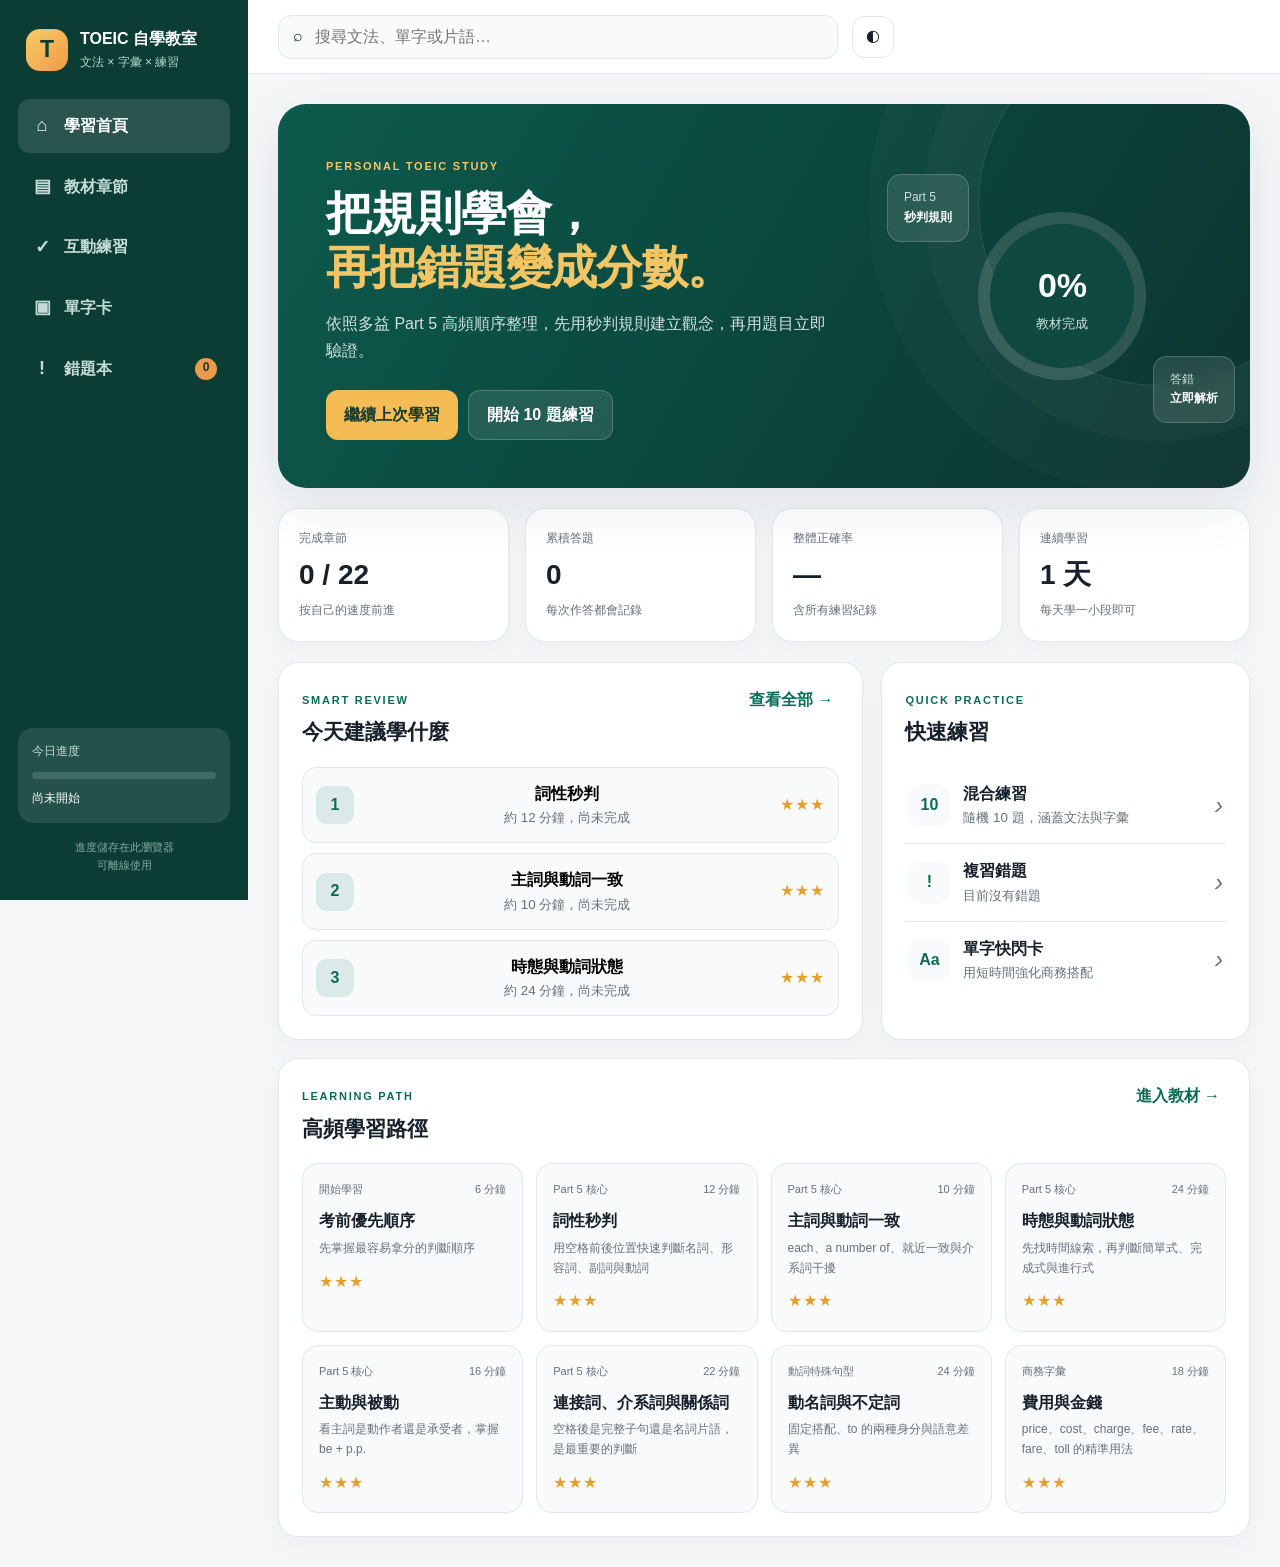
==== TOEIC自學教室_單檔版.html @ c610012c "Add files via upload" ====
<!doctype html>
<html lang="zh-Hant">
<head>
  <meta charset="utf-8">
  <meta name="viewport" content="width=device-width, initial-scale=1">
  <meta name="description" content="TOEIC 多益文法與高頻字彙互動自學教材">
  <title>TOEIC 自學教室｜文法與高頻字彙</title>
  <style>
:root{
  --bg:#f4f6f8;--surface:#fff;--surface-2:#f8fafb;--text:#17212b;--muted:#65717d;
  --line:#e2e7eb;--primary:#0c6b58;--primary-2:#084d40;--accent:#f4b544;--danger:#c84040;
  --success:#23845f;--shadow:0 18px 55px rgba(20,35,45,.09);--radius:20px;--sidebar:248px;
}
[data-theme="dark"]{--bg:#101619;--surface:#172024;--surface-2:#1c282d;--text:#edf4f2;--muted:#a6b3b3;--line:#2b393e;--primary:#42b996;--primary-2:#6bd1b2;--accent:#f3bd58;--danger:#ef7979;--success:#5bc59e;--shadow:0 18px 60px rgba(0,0,0,.3)}
*{box-sizing:border-box}html{scroll-behavior:smooth}body{margin:0;font-family:-apple-system,BlinkMacSystemFont,"Segoe UI","Noto Sans TC",sans-serif;background:var(--bg);color:var(--text);line-height:1.65}
button,input,select{font:inherit}.app-shell{display:flex;min-height:100vh}.sidebar{width:var(--sidebar);background:#0b3d35;color:#fff;padding:26px 18px;position:fixed;inset:0 auto 0 0;z-index:30;display:flex;flex-direction:column}.brand{display:flex;gap:12px;align-items:center;padding:0 8px 26px}.brand-mark{width:42px;height:42px;border-radius:14px;background:linear-gradient(135deg,#f7cb68,#f09b45);color:#0b3d35;font-weight:900;font-size:23px;display:grid;place-items:center}.brand strong,.brand span{display:block}.brand span{font-size:12px;color:#b8d7cf;margin-top:1px}.main-nav{display:grid;gap:7px}.nav-item{border:0;background:transparent;color:#c6ddd7;text-align:left;padding:12px 13px;border-radius:12px;cursor:pointer;display:flex;align-items:center;gap:11px;font-weight:650}.nav-item span{font-size:18px;width:22px;text-align:center}.nav-item:hover,.nav-item.active{background:rgba(255,255,255,.12);color:#fff}.nav-item b{margin-left:auto;background:#e99b4b;color:#163b33;min-width:22px;height:22px;border-radius:999px;text-align:center;font-size:12px}.sidebar-card{margin-top:auto;background:rgba(255,255,255,.1);padding:14px;border-radius:15px}.sidebar-card-label{font-size:12px;color:#c4dbd5}.mini-progress{height:7px;background:rgba(255,255,255,.14);border-radius:999px;overflow:hidden;margin:10px 0}.mini-progress span{display:block;height:100%;width:0;background:#f5bd55;border-radius:999px}.sidebar-card p{margin:0;font-size:12px}.sidebar-footer{font-size:11px;color:#88aaa2;text-align:center;margin-top:15px}.main-area{margin-left:var(--sidebar);width:calc(100% - var(--sidebar))}.topbar{height:74px;background:color-mix(in srgb,var(--surface) 92%,transparent);border-bottom:1px solid var(--line);display:flex;align-items:center;padding:0 30px;gap:14px;position:sticky;top:0;z-index:20;backdrop-filter:blur(14px)}.search-wrap{position:relative;display:flex;align-items:center;gap:10px;background:var(--surface-2);border:1px solid var(--line);border-radius:13px;padding:0 14px;max-width:560px;flex:1}.search-wrap input{border:0;outline:0;background:transparent;color:var(--text);height:42px;width:100%}.search-results{position:absolute;top:50px;left:0;right:0;background:var(--surface);border:1px solid var(--line);border-radius:14px;box-shadow:var(--shadow);max-height:360px;overflow:auto;padding:8px;z-index:50}.search-result{display:block;width:100%;border:0;background:transparent;color:var(--text);text-align:left;padding:10px 12px;border-radius:9px;cursor:pointer}.search-result:hover{background:var(--surface-2)}.search-result b,.search-result small{display:block}.search-result small{color:var(--muted)}.icon-btn{width:42px;height:42px;border:1px solid var(--line);border-radius:12px;background:var(--surface);color:var(--text);cursor:pointer}.mobile-only{display:none}main{padding:30px;max-width:1500px;margin:auto}.view{display:none}.view.active{display:block}.eyebrow{font-size:11px;letter-spacing:.16em;font-weight:850;color:var(--primary);text-transform:uppercase}.hero-card{min-height:360px;border-radius:28px;background:linear-gradient(120deg,#0d5b4d 0%,#0b443b 58%,#0d342f 100%);color:#fff;display:flex;justify-content:space-between;overflow:hidden;box-shadow:var(--shadow);position:relative}.hero-card:after{content:"";position:absolute;width:360px;height:360px;border:1px solid rgba(255,255,255,.12);border-radius:50%;right:-90px;top:-80px;box-shadow:0 0 0 55px rgba(255,255,255,.025),0 0 0 110px rgba(255,255,255,.02)}.hero-copy{padding:48px;max-width:650px;position:relative;z-index:2}.hero-card .eyebrow{color:#f4c565}.hero-copy h1{font-family:Georgia,"Noto Serif TC",serif;font-size:46px;line-height:1.16;margin:9px 0 17px;letter-spacing:-.02em}.hero-copy h1 em{color:#f4c565;font-style:normal}.hero-copy p{color:#d2e3df;max-width:560px}.hero-actions{display:flex;gap:10px;margin-top:26px}.btn{border:0;border-radius:12px;padding:11px 18px;font-weight:750;cursor:pointer;transition:.2s}.btn:hover{transform:translateY(-1px)}.btn.primary{background:var(--primary);color:#fff}.hero-card .btn.primary{background:#f3bc54;color:#153b33}.btn.secondary{background:var(--surface);color:var(--text);border:1px solid var(--line)}.hero-card .btn.secondary{background:rgba(255,255,255,.1);color:#fff;border-color:rgba(255,255,255,.2)}.btn.success{background:var(--success);color:#fff}.btn.wide{width:100%}.hero-visual{width:410px;position:relative;z-index:2;display:grid;place-items:center}.ring{width:168px;height:168px;border-radius:50%;background:conic-gradient(#f2bd58 var(--progress,0%),rgba(255,255,255,.14) 0);display:grid;place-content:center;text-align:center;position:relative}.ring:before{content:"";position:absolute;inset:12px;border-radius:50%;background:#10493f}.ring span{font-size:34px;font-weight:850;z-index:1}.ring small{color:#cfe1dc;z-index:1}.floating-card{position:absolute;background:rgba(255,255,255,.11);border:1px solid rgba(255,255,255,.18);backdrop-filter:blur(10px);padding:13px 16px;border-radius:14px;color:#cfe1dc;font-size:12px}.floating-card b{color:#fff}.fc1{left:12px;top:70px}.fc2{right:15px;bottom:65px}.stats-grid{display:grid;grid-template-columns:repeat(4,1fr);gap:16px;margin:20px 0}.stat-card,.panel{background:var(--surface);border:1px solid var(--line);border-radius:var(--radius);box-shadow:0 8px 25px rgba(20,35,45,.035)}.stat-card{padding:20px}.stat-card span,.stat-card small{display:block;color:var(--muted);font-size:12px}.stat-card strong{display:block;font-size:28px;margin:3px 0}.dashboard-grid{display:grid;grid-template-columns:1.35fr .85fr;gap:18px}.panel{padding:23px}.panel-head{display:flex;align-items:flex-start;justify-content:space-between;gap:15px;margin-bottom:17px}.panel-head h2{margin:3px 0 0;font-size:21px}.text-btn{border:0;background:transparent;color:var(--primary);font-weight:750;cursor:pointer}.recommendations{display:grid;gap:10px}.recommendation{display:flex;align-items:center;gap:13px;padding:13px;border:1px solid var(--line);border-radius:14px;cursor:pointer;background:var(--surface-2)}.recommendation:hover{border-color:var(--primary)}.rec-num{width:38px;height:38px;border-radius:11px;background:color-mix(in srgb,var(--primary) 12%,transparent);color:var(--primary);display:grid;place-items:center;font-weight:850}.recommendation div{flex:1}.recommendation b,.recommendation small{display:block}.recommendation small{color:var(--muted)}.quick-action{width:100%;border:0;border-top:1px solid var(--line);background:transparent;color:var(--text);display:flex;align-items:center;gap:13px;padding:14px 3px;text-align:left;cursor:pointer}.quick-action:first-of-type{border-top:0}.qa-icon{width:42px;height:42px;border-radius:13px;background:var(--surface-2);display:grid;place-items:center;font-weight:850;color:var(--primary)}.quick-action div{flex:1}.quick-action b,.quick-action small{display:block}.quick-action small{color:var(--muted)}.quick-action i{font-size:25px;color:var(--muted)}.module-preview-panel{margin-top:18px}.module-grid{display:grid;grid-template-columns:repeat(4,1fr);gap:13px}.module-card{border:1px solid var(--line);border-radius:16px;padding:16px;background:var(--surface-2);cursor:pointer;position:relative}.module-card:hover{border-color:var(--primary);transform:translateY(-2px)}.module-card .module-meta{display:flex;justify-content:space-between;color:var(--muted);font-size:11px}.module-card h3{margin:10px 0 4px;font-size:16px}.module-card p{margin:0;color:var(--muted);font-size:12px}.stars{color:#e2a12f;letter-spacing:1px}.done-check{position:absolute;right:12px;top:12px;width:23px;height:23px;border-radius:50%;background:var(--success);color:#fff;display:grid;place-items:center;font-size:12px}.page-heading{display:flex;justify-content:space-between;align-items:end;margin-bottom:22px}.page-heading h1{font-size:35px;margin:3px 0}.page-heading p{color:var(--muted);margin:0}.heading-progress{text-align:right}.heading-progress b,.heading-progress span{display:block}.heading-progress b{font-size:28px;color:var(--primary)}.heading-progress span{font-size:12px;color:var(--muted)}.course-layout{display:grid;grid-template-columns:300px minmax(0,1fr);gap:18px;align-items:start}.course-nav{background:var(--surface);border:1px solid var(--line);border-radius:18px;padding:10px;position:sticky;top:94px;max-height:calc(100vh - 120px);overflow:auto}.course-group{padding:10px 9px 5px;font-size:11px;font-weight:850;color:var(--muted);letter-spacing:.1em}.course-link{width:100%;border:0;background:transparent;color:var(--text);text-align:left;padding:10px;border-radius:11px;cursor:pointer;display:flex;gap:10px;align-items:flex-start}.course-link:hover,.course-link.active{background:color-mix(in srgb,var(--primary) 10%,var(--surface))}.course-link .course-dot{width:23px;height:23px;border:1px solid var(--line);border-radius:50%;display:grid;place-items:center;font-size:11px;flex:none;margin-top:1px}.course-link.completed .course-dot{background:var(--success);border-color:var(--success);color:#fff}.course-link b,.course-link small{display:block}.course-link small{color:var(--muted);font-size:11px}.lesson{background:var(--surface);border:1px solid var(--line);border-radius:20px;min-height:650px;padding:34px;overflow:hidden}.lesson-empty{text-align:center;padding:150px 20px;color:var(--muted)}.lesson-empty span{font-size:45px}.lesson-header{border-bottom:1px solid var(--line);padding-bottom:20px;margin-bottom:25px}.lesson-header h1{margin:5px 0 6px;font-size:34px}.lesson-header p{color:var(--muted);margin:0}.lesson-toolbar{display:flex;gap:10px;align-items:center;justify-content:space-between;margin-top:17px}.source-pill{font-size:11px;background:var(--surface-2);border:1px solid var(--line);padding:6px 10px;border-radius:999px;color:var(--muted)}.complete-btn.completed{background:var(--success);color:#fff}.lesson-content h1{display:none}.lesson-content h2{font-size:26px;margin-top:32px}.lesson-content h3{font-size:20px;margin-top:28px;color:var(--primary)}.lesson-content h4{font-size:17px}.lesson-content table{width:100%;border-collapse:collapse;margin:18px 0;display:block;overflow-x:auto}.lesson-content th,.lesson-content td{border:1px solid var(--line);padding:10px 12px;text-align:left;min-width:130px}.lesson-content th{background:var(--surface-2)}.lesson-content code{background:var(--surface-2);padding:2px 5px;border-radius:5px;color:var(--primary)}.lesson-content blockquote{margin:18px 0;padding:13px 17px;border-left:4px solid var(--accent);background:var(--surface-2);border-radius:0 10px 10px 0}.lesson-content li{margin:5px 0}.advanced{margin-top:30px;border:1px solid var(--line);border-radius:14px;overflow:hidden}.advanced summary{padding:15px 18px;background:var(--surface-2);cursor:pointer;font-weight:800;color:var(--primary)}.advanced-body{padding:18px}.lesson-bottom{display:flex;justify-content:space-between;align-items:center;border-top:1px solid var(--line);margin-top:30px;padding-top:20px}.quiz-setup-grid{display:grid;grid-template-columns:1.3fr .7fr;gap:18px}.setup-panel h2{font-size:20px;margin-top:0}.mode-grid{display:grid;grid-template-columns:repeat(3,1fr);gap:12px}.mode-card{border:1px solid var(--line);border-radius:15px;padding:18px;cursor:pointer;background:var(--surface-2)}.mode-card.selected{border:2px solid var(--primary);padding:17px}.mode-card input{display:none}.mode-card span,.mode-card small{display:block}.mode-card span{font-weight:800}.mode-card small{color:var(--muted);margin-top:5px}.field{display:grid;gap:7px;margin:13px 0}.field span{font-size:12px;color:var(--muted);font-weight:750}.field select{height:43px;border:1px solid var(--line);border-radius:11px;background:var(--surface-2);color:var(--text);padding:0 11px}.setup-hint{color:var(--muted);font-size:12px;text-align:center}.quiz-shell{max-width:850px;margin:auto}.quiz-top{display:flex;align-items:center;gap:15px;margin-bottom:18px}.quiz-progress{height:9px;background:var(--line);border-radius:999px;overflow:hidden;flex:1}.quiz-progress span{display:block;height:100%;background:var(--primary);width:0}.quiz-number{font-size:13px;color:var(--muted)}.question-card{background:var(--surface);border:1px solid var(--line);border-radius:22px;padding:30px;box-shadow:var(--shadow)}.question-category{font-size:12px;color:var(--primary);font-weight:800}.question-card h2{font-family:Georgia,"Noto Serif TC",serif;font-size:26px;line-height:1.45;margin:10px 0 23px}.choices{display:grid;gap:11px}.choice{border:1px solid var(--line);background:var(--surface-2);color:var(--text);border-radius:13px;padding:13px 15px;text-align:left;cursor:pointer;display:flex;gap:12px;align-items:center}.choice:hover:not(:disabled){border-color:var(--primary)}.choice-letter{width:30px;height:30px;border-radius:9px;border:1px solid var(--line);display:grid;place-items:center;font-weight:800}.choice.correct{border-color:var(--success);background:color-mix(in srgb,var(--success) 10%,var(--surface));}.choice.wrong{border-color:var(--danger);background:color-mix(in srgb,var(--danger) 9%,var(--surface))}.choice.correct .choice-letter{background:var(--success);color:#fff}.choice.wrong .choice-letter{background:var(--danger);color:#fff}.feedback{margin-top:20px;border-radius:14px;padding:17px;display:none}.feedback.show{display:block}.feedback.correct{background:color-mix(in srgb,var(--success) 11%,var(--surface));border:1px solid color-mix(in srgb,var(--success) 35%,var(--line))}.feedback.wrong{background:color-mix(in srgb,var(--danger) 8%,var(--surface));border:1px solid color-mix(in srgb,var(--danger) 30%,var(--line))}.feedback h3{margin:0 0 6px}.feedback p{margin:5px 0}.feedback .tip{color:var(--muted);font-size:13px;border-top:1px dashed var(--line);padding-top:8px;margin-top:10px}.question-actions{display:flex;justify-content:flex-end;margin-top:20px}.result-card{text-align:center;background:var(--surface);border:1px solid var(--line);border-radius:24px;padding:40px;box-shadow:var(--shadow);max-width:760px;margin:auto}.result-score{width:150px;height:150px;border-radius:50%;margin:10px auto 20px;background:var(--surface-2);border:12px solid var(--primary);display:grid;place-content:center}.result-score strong{font-size:36px}.result-score span{font-size:12px;color:var(--muted)}.result-card h1{margin-bottom:5px}.result-actions{display:flex;justify-content:center;gap:10px;margin-top:25px}.breakdown{display:grid;grid-template-columns:repeat(3,1fr);gap:10px;margin-top:20px}.breakdown div{background:var(--surface-2);border-radius:12px;padding:12px}.breakdown b,.breakdown small{display:block}.breakdown small{color:var(--muted)}.flash-layout{display:grid;grid-template-columns:260px 1fr;gap:18px}.flash-controls{align-self:start}.flash-stats{text-align:center;background:var(--surface-2);border-radius:14px;padding:20px;margin:16px 0}.flash-stats b,.flash-stats span{display:block}.flash-stats b{font-size:30px;color:var(--primary)}.flash-stats span{font-size:12px;color:var(--muted)}.flash-stage{text-align:center}.flashcard{width:min(620px,100%);height:370px;border:0;background:transparent;perspective:1200px;cursor:pointer}.flash-inner{width:100%;height:100%;position:relative;transform-style:preserve-3d;transition:transform .55s}.flashcard.flipped .flash-inner{transform:rotateY(180deg)}.flash-front,.flash-back{position:absolute;inset:0;backface-visibility:hidden;background:var(--surface);border:1px solid var(--line);border-radius:26px;box-shadow:var(--shadow);display:grid;place-content:center;padding:45px}.flash-front span{color:var(--primary);font-weight:800}.flash-front strong{font-family:Georgia,serif;font-size:48px;margin:15px 0}.flash-front small,.flash-back small{color:var(--muted)}.flash-back{transform:rotateY(180deg)}.flash-back strong{font-size:30px;color:var(--primary)}.flash-back p{font-size:18px}.flash-actions{display:flex;justify-content:center;gap:10px;margin-top:18px}.flash-counter{color:var(--muted);margin-top:12px;font-size:13px}.mistake-list{display:grid;gap:13px}.mistake-card{background:var(--surface);border:1px solid var(--line);border-left:5px solid var(--danger);border-radius:16px;padding:20px}.mistake-card .meta{display:flex;justify-content:space-between;color:var(--muted);font-size:12px}.mistake-card h3{font-family:Georgia,serif;margin:10px 0}.mistake-card .answer{color:var(--success);font-weight:750}.mistake-card .explanation{background:var(--surface-2);padding:12px;border-radius:10px;margin-top:10px}.empty-state{text-align:center;background:var(--surface);border:1px dashed var(--line);border-radius:20px;padding:75px 20px;color:var(--muted)}.empty-state span{font-size:45px}.toast{position:fixed;right:24px;bottom:24px;background:#132e28;color:#fff;padding:12px 16px;border-radius:12px;box-shadow:var(--shadow);opacity:0;transform:translateY(15px);pointer-events:none;transition:.25s;z-index:100}.toast.show{opacity:1;transform:none}
@media(max-width:1100px){.stats-grid{grid-template-columns:repeat(2,1fr)}.module-grid{grid-template-columns:repeat(2,1fr)}.dashboard-grid,.quiz-setup-grid{grid-template-columns:1fr}.hero-visual{width:330px}.course-layout{grid-template-columns:260px minmax(0,1fr)}}
@media(max-width:820px){:root{--sidebar:260px}.sidebar{transform:translateX(-100%);transition:.25s}.sidebar.open{transform:none}.main-area{margin-left:0;width:100%}.mobile-only{display:block}.topbar{padding:0 14px}main{padding:18px}.hero-card{min-height:auto}.hero-copy{padding:32px}.hero-copy h1{font-size:35px}.hero-visual{display:none}.course-layout{grid-template-columns:1fr}.course-nav{position:static;max-height:390px}.mode-grid{grid-template-columns:1fr}.flash-layout{grid-template-columns:1fr}.flash-controls{order:2}.page-heading{align-items:flex-start}.lesson{padding:22px}.flash-front strong{font-size:38px}}
@media(max-width:540px){.stats-grid,.module-grid{grid-template-columns:1fr}.hero-actions,.flash-actions,.result-actions{flex-direction:column}.hero-copy{padding:25px}.hero-copy h1{font-size:31px}.panel{padding:18px}.page-heading h1{font-size:30px}.heading-progress{display:none}.lesson-header h1{font-size:28px}.question-card{padding:21px}.question-card h2{font-size:22px}.flashcard{height:330px}.flash-front,.flash-back{padding:25px}.breakdown{grid-template-columns:1fr}}

</style>
</head>
<body>
  <div class="app-shell">
    <aside class="sidebar" id="sidebar">
      <div class="brand">
        <div class="brand-mark">T</div>
        <div><strong>TOEIC 自學教室</strong><span>文法 × 字彙 × 練習</span></div>
      </div>
      <nav class="main-nav" aria-label="主要導覽">
        <button class="nav-item active" data-view="dashboard"><span>⌂</span>學習首頁</button>
        <button class="nav-item" data-view="course"><span>▤</span>教材章節</button>
        <button class="nav-item" data-view="quiz"><span>✓</span>互動練習</button>
        <button class="nav-item" data-view="flashcards"><span>▣</span>單字卡</button>
        <button class="nav-item" data-view="mistakes"><span>!</span>錯題本 <b id="wrongBadge">0</b></button>
      </nav>
      <div class="sidebar-card">
        <div class="sidebar-card-label">今日進度</div>
        <div class="mini-progress"><span id="sideProgress"></span></div>
        <p id="sideProgressText">尚未開始</p>
      </div>
      <div class="sidebar-footer">進度儲存在此瀏覽器<br>可離線使用</div>
    </aside>

    <div class="main-area">
      <header class="topbar">
        <button class="icon-btn mobile-only" id="menuBtn" aria-label="開啟選單">☰</button>
        <div class="search-wrap">
          <span>⌕</span>
          <input id="globalSearch" type="search" placeholder="搜尋文法、單字或片語…" autocomplete="off">
          <div class="search-results" id="searchResults" hidden></div>
        </div>
        <button class="icon-btn" id="themeBtn" aria-label="切換深色模式">◐</button>
      </header>

      <main id="mainContent">
        <section class="view active" id="view-dashboard">
          <div class="hero-card">
            <div class="hero-copy">
              <span class="eyebrow">PERSONAL TOEIC STUDY</span>
              <h1>把規則學會，<br><em>再把錯題變成分數。</em></h1>
              <p>依照多益 Part 5 高頻順序整理，先用秒判規則建立觀念，再用題目立即驗證。</p>
              <div class="hero-actions">
                <button class="btn primary" id="continueBtn">繼續上次學習</button>
                <button class="btn secondary" data-go="quiz">開始 10 題練習</button>
              </div>
            </div>
            <div class="hero-visual" aria-hidden="true">
              <div class="ring"><span id="heroPercent">0%</span><small>教材完成</small></div>
              <div class="floating-card fc1">Part 5<br><b>秒判規則</b></div>
              <div class="floating-card fc2">答錯<br><b>立即解析</b></div>
            </div>
          </div>

          <div class="stats-grid">
            <article class="stat-card"><span>完成章節</span><strong id="statModules">0 / 22</strong><small>按自己的速度前進</small></article>
            <article class="stat-card"><span>累積答題</span><strong id="statAnswers">0</strong><small>每次作答都會記錄</small></article>
            <article class="stat-card"><span>整體正確率</span><strong id="statAccuracy">—</strong><small>含所有練習紀錄</small></article>
            <article class="stat-card"><span>連續學習</span><strong id="statStreak">1 天</strong><small>每天學一小段即可</small></article>
          </div>

          <div class="dashboard-grid">
            <section class="panel recommendation-panel">
              <div class="panel-head"><div><span class="eyebrow">SMART REVIEW</span><h2>今天建議學什麼</h2></div><button class="text-btn" data-go="course">查看全部 →</button></div>
              <div id="recommendations" class="recommendations"></div>
            </section>
            <section class="panel quick-panel">
              <div class="panel-head"><div><span class="eyebrow">QUICK PRACTICE</span><h2>快速練習</h2></div></div>
              <button class="quick-action" data-quick="mixed"><span class="qa-icon">10</span><div><b>混合練習</b><small>隨機 10 題，涵蓋文法與字彙</small></div><i>›</i></button>
              <button class="quick-action" data-go="mistakes"><span class="qa-icon">!</span><div><b>複習錯題</b><small id="quickWrongText">目前沒有錯題</small></div><i>›</i></button>
              <button class="quick-action" data-go="flashcards"><span class="qa-icon">Aa</span><div><b>單字快閃卡</b><small>用短時間強化商務搭配</small></div><i>›</i></button>
            </section>
          </div>

          <section class="panel module-preview-panel">
            <div class="panel-head"><div><span class="eyebrow">LEARNING PATH</span><h2>高頻學習路徑</h2></div><button class="text-btn" data-go="course">進入教材 →</button></div>
            <div class="module-grid" id="modulePreview"></div>
          </section>
        </section>

        <section class="view" id="view-course">
          <div class="page-heading"><div><span class="eyebrow">COURSE</span><h1>教材章節</h1><p>建議先完成 ★★★ 章節，再進入字彙與進階補充。</p></div><div class="heading-progress"><b id="coursePercent">0%</b><span>整體完成度</span></div></div>
          <div class="course-layout">
            <aside class="course-nav" id="courseNav"></aside>
            <article class="lesson" id="lessonArticle">
              <div class="lesson-empty"><span>▤</span><h2>選擇一個章節開始</h2><p>左側章節依照多益高頻順序排列。</p></div>
            </article>
          </div>
        </section>

        <section class="view" id="view-quiz">
          <div id="quizSetup">
            <div class="page-heading"><div><span class="eyebrow">PRACTICE</span><h1>互動練習</h1><p>選擇練習範圍，答題後會立即顯示解析並自動收錄錯題。</p></div></div>
            <div class="quiz-setup-grid">
              <section class="panel setup-panel">
                <h2>1. 選擇模式</h2>
                <div class="mode-grid">
                  <label class="mode-card selected"><input type="radio" name="quizMode" value="mixed" checked><span>混合練習</span><small>從所有章節隨機出題</small></label>
                  <label class="mode-card"><input type="radio" name="quizMode" value="module"><span>指定章節</span><small>針對單一弱點練習</small></label>
                  <label class="mode-card"><input type="radio" name="quizMode" value="wrong"><span>錯題複習</span><small>只練曾經答錯的題目</small></label>
                </div>
              </section>
              <section class="panel setup-panel">
                <h2>2. 設定範圍</h2>
                <label class="field"><span>指定章節</span><select id="quizModule"></select></label>
                <label class="field"><span>題目數量</span><select id="quizCount"><option value="5">5 題</option><option value="10" selected>10 題</option><option value="20">20 題</option><option value="999">全部可用題目</option></select></label>
                <button class="btn primary wide" id="startQuizBtn">開始練習</button>
                <p class="setup-hint" id="quizAvailability"></p>
              </section>
            </div>
          </div>
          <div id="quizRunner" hidden></div>
        </section>

        <section class="view" id="view-flashcards">
          <div class="page-heading"><div><span class="eyebrow">FLASHCARDS</span><h1>單字快閃卡</h1><p>先看英文回想中文，再翻牌核對搭配與例句。</p></div></div>
          <div class="flash-layout">
            <aside class="panel flash-controls">
              <label class="field"><span>分類</span><select id="flashCategory"></select></label>
              <div class="flash-stats"><b id="flashMastered">0</b><span>已熟悉字卡</span></div>
              <button class="btn secondary wide" id="shuffleFlash">重新洗牌</button>
            </aside>
            <section class="flash-stage">
              <button class="flashcard" id="flashcard" aria-label="翻轉字卡">
                <div class="flash-inner">
                  <div class="flash-front"><span id="flashCat"></span><strong id="flashTerm">Loading…</strong><small>點一下翻面</small></div>
                  <div class="flash-back"><strong id="flashMeaning"></strong><p id="flashExample"></p><small>再次點擊可翻回正面</small></div>
                </div>
              </button>
              <div class="flash-actions">
                <button class="btn secondary" id="prevFlash">← 上一張</button>
                <button class="btn success" id="masterFlash">標記已熟悉</button>
                <button class="btn primary" id="nextFlash">下一張 →</button>
              </div>
              <div class="flash-counter" id="flashCounter"></div>
            </section>
          </div>
        </section>

        <section class="view" id="view-mistakes">
          <div class="page-heading"><div><span class="eyebrow">WRONG ANSWERS</span><h1>錯題本</h1><p>答錯的題目會自動保留；重新答對後可從錯題本移除。</p></div><button class="btn secondary" id="clearWrongBtn">清空錯題</button></div>
          <div id="mistakeList" class="mistake-list"></div>
        </section>
      </main>
    </div>
  </div>
  <div class="toast" id="toast" role="status"></div>
  <script>
window.STUDY_MODULES = [{"id": "priority", "group": "開始學習", "title": "考前優先順序", "subtitle": "先掌握最容易拿分的判斷順序", "priority": 3, "estimated": 6, "source": "好讀學習版", "keywords": ["優先順序", "Part 5", "判斷"], "content": "<h2>考前優先順序</h2>\n<table>\n<thead>\n<tr>\n  <th>優先</th>\n  <th>題型／主題</th>\n  <th>看到什麼就先判斷</th>\n</tr>\n</thead>\n<tbody>\n<tr>\n  <td>★★★</td>\n  <td>詞性、動詞形式、時態、主被動</td>\n  <td>空格前後需要名詞、動詞、形容詞還是副詞？</td>\n</tr>\n<tr>\n  <td>★★★</td>\n  <td>連接詞、介系詞、關係子句</td>\n  <td>空格後是「完整子句」還是「名詞片語」？</td>\n</tr>\n<tr>\n  <td>★★☆</td>\n  <td>不定詞／動名詞、分詞、假設語氣</td>\n  <td>動詞後固定搭配，或空格修飾名詞？</td>\n</tr>\n<tr>\n  <td>★★☆</td>\n  <td>冠詞、量詞、比較、主動詞一致</td>\n  <td>名詞可數嗎？主詞是單數還是複數？</td>\n</tr>\n<tr>\n  <td>★☆☆</td>\n  <td>商務字彙、片語、字根</td>\n  <td>依搭配與情境選最精確的字。</td>\n</tr>\n</tbody>\n</table>\n<hr />\n"}, {"id": "pos", "group": "Part 5 核心", "title": "詞性秒判", "subtitle": "用空格前後位置快速判斷名詞、形容詞、副詞與動詞", "priority": 3, "estimated": 12, "source": "好讀學習版", "keywords": ["詞性", "名詞", "形容詞", "副詞", "字族"], "content": "<h2>1. 詞性：最快的得分點</h2>\n<h3>秒判規則</h3>\n<table>\n<thead>\n<tr>\n  <th>線索</th>\n  <th>常見答案</th>\n</tr>\n</thead>\n<tbody>\n<tr>\n  <td>冠詞 <code>a/an/the</code>、所有格、形容詞後</td>\n  <td><strong>名詞</strong>：the <em>proposal</em></td>\n</tr>\n<tr>\n  <td><code>be</code> 動詞、連綴動詞（seem, become, remain）後</td>\n  <td><strong>形容詞／名詞補語</strong>：is <em>available</em></td>\n</tr>\n<tr>\n  <td>名詞前，用來說明名詞</td>\n  <td><strong>形容詞</strong>：a <em>successful</em> campaign</td>\n</tr>\n<tr>\n  <td>動詞、形容詞、另一副詞後</td>\n  <td><strong>副詞</strong>：respond <em>promptly</em> / highly <em>effective</em></td>\n</tr>\n<tr>\n  <td>助動詞（will, can, must）後</td>\n  <td><strong>原形動詞</strong>：will <em>increase</em></td>\n</tr>\n</tbody>\n</table>\n<h3>常見字族</h3>\n<table>\n<thead>\n<tr>\n  <th>動詞</th>\n  <th>名詞</th>\n  <th>形容詞</th>\n  <th>副詞</th>\n</tr>\n</thead>\n<tbody>\n<tr>\n  <td>succeed</td>\n  <td>success</td>\n  <td>successful</td>\n  <td>successfully</td>\n</tr>\n<tr>\n  <td>decide</td>\n  <td>decision</td>\n  <td>decisive</td>\n  <td>decisively</td>\n</tr>\n<tr>\n  <td>compete</td>\n  <td>competition</td>\n  <td>competitive</td>\n  <td>competitively</td>\n</tr>\n<tr>\n  <td>apply</td>\n  <td>application</td>\n  <td>applicable</td>\n  <td>—</td>\n</tr>\n<tr>\n  <td>respond</td>\n  <td>response</td>\n  <td>responsive</td>\n  <td>responsively</td>\n</tr>\n</tbody>\n</table>\n<p><strong>易錯提醒：</strong> <code>be + p.p.</code> 不一定是被動，也可能是形容詞狀態：<code>The store is closed.</code>（店是關著的。）</p>\n<hr />\n"}, {"id": "agreement", "group": "Part 5 核心", "title": "主詞與動詞一致", "subtitle": "each、a number of、就近一致與介系詞干擾", "priority": 3, "estimated": 10, "source": "好讀學習版", "keywords": ["主詞動詞一致", "單複數", "either", "neither"], "content": "<h2>2. 主詞與動詞一致（Subject–Verb Agreement）</h2>\n<table>\n<thead>\n<tr>\n  <th>主詞型態</th>\n  <th>動詞判斷</th>\n  <th>例句</th>\n</tr>\n</thead>\n<tbody>\n<tr>\n  <td>each / every / either / neither + 單數名詞</td>\n  <td>單數</td>\n  <td>Each employee <strong>is</strong> required to attend.</td>\n</tr>\n<tr>\n  <td>either A or B / neither A nor B</td>\n  <td>靠近動詞的主詞決定</td>\n  <td>Neither the manager nor the assistants <strong>are</strong> available.</td>\n</tr>\n<tr>\n  <td>a number of + 複數名詞</td>\n  <td>複數</td>\n  <td>A number of customers <strong>have</strong> complained.</td>\n</tr>\n<tr>\n  <td>the number of + 複數名詞</td>\n  <td>單數</td>\n  <td>The number of customers <strong>has</strong> increased.</td>\n</tr>\n<tr>\n  <td>one of + 複數名詞</td>\n  <td>單數</td>\n  <td>One of the files <strong>is</strong> missing.</td>\n</tr>\n<tr>\n  <td>主詞後夾介系詞片語</td>\n  <td>看真正主詞</td>\n  <td>The list of items <strong>is</strong> attached.</td>\n</tr>\n</tbody>\n</table>\n<hr />\n"}, {"id": "tenses", "group": "Part 5 核心", "title": "時態與動詞狀態", "subtitle": "先找時間線索，再判斷簡單式、完成式與進行式", "priority": 3, "estimated": 24, "source": "兩份資料整合", "keywords": ["時態", "現在完成", "過去完成", "狀態動詞", "瞬間動詞"], "content": "<h2>3. 時態：先找時間線索</h2>\n<table>\n<thead>\n<tr>\n  <th>時態</th>\n  <th>結構</th>\n  <th>常見線索／用途</th>\n</tr>\n</thead>\n<tbody>\n<tr>\n  <td>現在簡單</td>\n  <td>V / V-s</td>\n  <td>習慣、事實、時刻表：The train <strong>leaves</strong> at 8.</td>\n</tr>\n<tr>\n  <td>現在進行</td>\n  <td>am/is/are + V-ing</td>\n  <td>正在進行、暫時安排：We <strong>are meeting</strong> tomorrow.</td>\n</tr>\n<tr>\n  <td>過去簡單</td>\n  <td>V-ed</td>\n  <td>明確過去時間：last week, in 2025</td>\n</tr>\n<tr>\n  <td>過去進行</td>\n  <td>was/were + V-ing</td>\n  <td>過去某時正在進行：I <strong>was reviewing</strong> the report when she called.</td>\n</tr>\n<tr>\n  <td>現在完成</td>\n  <td>have/has + p.p.</td>\n  <td>過去至今、經驗、未明確時間：already, yet, since, for</td>\n</tr>\n<tr>\n  <td>過去完成</td>\n  <td>had + p.p.</td>\n  <td>過去兩件事中「更早」的一件：The meeting <strong>had ended</strong> before I arrived.</td>\n</tr>\n<tr>\n  <td>未來</td>\n  <td>will + V / be going to + V</td>\n  <td>預測、決定、計畫</td>\n</tr>\n<tr>\n  <td>未來完成</td>\n  <td>will have + p.p.</td>\n  <td><code>by + 未來時間</code> 前已完成</td>\n</tr>\n</tbody>\n</table>\n<h3>必背兩條</h3>\n<ol>\n<li><code>when / before / after / as soon as / until / if</code> 引導的<strong>時間或條件子句</strong>，談未來時通常用現在式。<br />\n<code>We will begin when everyone arrives.</code>（不是 <em>will arrive</em>）</li>\n<li><code>since + 起點</code>、<code>for + 一段時間</code> 常搭配現在完成式。<br />\n<code>She has worked here since 2022.</code></li>\n</ol>\n<p><strong>精準修正：</strong> 過去完成進行式（<code>had been V-ing</code>）強調「在某個過去時間點以前已持續一段時間」，不表示該動作仍持續到現在。<br />\n<code>He had been waiting for an hour when the bus arrived.</code></p>\n<hr />\n<h3>補充：狀態動詞與瞬間動詞</h3>\n<table>\n<thead>\n<tr>\n  <th>類型</th>\n  <th>代表動詞</th>\n  <th>多益常見規則</th>\n  <th>例句</th>\n</tr>\n</thead>\n<tbody>\n<tr>\n  <td><strong>狀態動詞</strong></td>\n  <td>know, believe, own, belong, understand, need, prefer</td>\n  <td>通常不用進行式</td>\n  <td><code>We know the client well.</code>（非 <em>are knowing</em>）</td>\n</tr>\n<tr>\n  <td><strong>短暫行為</strong></td>\n  <td>be, think, have</td>\n  <td>視語意可用進行式</td>\n  <td><code>He is being unreasonable.</code>（暫時表現）</td>\n</tr>\n<tr>\n  <td><strong>瞬間動詞</strong></td>\n  <td>buy, borrow, arrive, leave, begin, die</td>\n  <td>不直接搭配 <code>for + 一段時間</code> 表持續</td>\n  <td><code>She has owned the car for two years.</code>（非 <em>has bought</em>）</td>\n</tr>\n</tbody>\n</table>\n<p>常見轉換：<code>die → be dead</code>、<code>buy → have/own</code>、<code>borrow → keep</code>、<code>join → be a member of</code>。<br />\n<code>He has been a member of the club for three years.</code>（他入會已三年。）</p>\n<hr />\n<details class=\"advanced\"><summary>進階補充：十二時態完整矩陣與瞬間動詞</summary><div class=\"advanced-body\"><h2>1. 多益十二大時態 (The 12 Tenses)</h2>\n<h3>十二時態矩陣總覽表</h3>\n<table>\n<thead>\n<tr>\n  <th style=\"text-align:left\">時態 (Tenses)</th>\n  <th style=\"text-align:left\">簡單式 (Simple)</th>\n  <th style=\"text-align:left\">進行式 (Progressive)</th>\n  <th style=\"text-align:left\">完成式 (Perfect)</th>\n  <th style=\"text-align:left\">完成進行式 (Perfect Progressive)</th>\n</tr>\n</thead>\n<tbody>\n<tr>\n  <td style=\"text-align:left\"><strong>現在 (Present)</strong></td>\n  <td style=\"text-align:left\">S + V / V-es&lt;br&gt;<em>(I eat)</em></td>\n  <td style=\"text-align:left\">S + am/is/are + V-ing&lt;br&gt;<em>(I am eating)</em></td>\n  <td style=\"text-align:left\">S + have/has + V-p.p.&lt;br&gt;<em>(I have eaten)</em></td>\n  <td style=\"text-align:left\">S + have/has + been + V-ing&lt;br&gt;<em>(I have been eating)</em></td>\n</tr>\n<tr>\n  <td style=\"text-align:left\"><strong>過去 (Past)</strong></td>\n  <td style=\"text-align:left\">S + V-ed&lt;br&gt;<em>(I ate)</em></td>\n  <td style=\"text-align:left\">S + was/were + V-ing&lt;br&gt;<em>(I was eating)</em></td>\n  <td style=\"text-align:left\">S + had + V-p.p.&lt;br&gt;<em>(I had eaten)</em></td>\n  <td style=\"text-align:left\">S + had + been + V-ing&lt;br&gt;<em>(I had been eating)</em></td>\n</tr>\n<tr>\n  <td style=\"text-align:left\"><strong>未來 (Future)</strong></td>\n  <td style=\"text-align:left\">S + will + V&lt;br&gt;<em>(I will eat)</em></td>\n  <td style=\"text-align:left\">S + will be + V-ing&lt;br&gt;<em>(I will be eating)</em></td>\n  <td style=\"text-align:left\">S + will have + V-p.p.&lt;br&gt;<em>(I will have eaten)</em></td>\n  <td style=\"text-align:left\">S + will have been + V-ing&lt;br&gt;<em>(I will have been eating)</em></td>\n</tr>\n</tbody>\n</table>\n<hr />\n<h3>各時態詳細用法與考點解析</h3>\n<h4>一、 過去時態系列 (Past Tenses)</h4>\n<ol>\n<li><strong>過去簡單式 (S + V-ed)</strong><ul>\n<li><strong>用法</strong>：表達某一活動或狀態始於過去某一特定時間，並在過去結束（通常配有過去時間副詞）。</li>\n<li><strong>從屬子句時態一致</strong>：主要動詞為過去式時，從屬子句通常也用過去式或過去完成式。</li>\n<li><strong>例句</strong>：<ul>\n<li><em>He often brought his lunch to work.</em></li>\n<li><em>Tina had hamburgers for lunch every day last week.</em></li>\n<li><em>I thought she was a student.</em></li>\n</ul>\n</li>\n</ul>\n</li>\n<li><strong>過去進行式 (S + was/were + V-ing)</strong><ul>\n<li><strong>用法</strong>：表示在過去某個特定時間點，某動作正在進行中。</li>\n<li><strong>與過去簡單式連用</strong>：描述「當一個短動作發生時，另一個長動作正在進行」。長動作用進行式，短動作用簡單式。若兩動作時間長短相當且同時進行，則皆用進行式或簡單式。</li>\n<li><strong>例句</strong>：<ul>\n<li><em>While I was studying in one room, my roommate was having a party in the other.</em></li>\n<li><em>When I got to his home on Sunday, he was making tea.</em></li>\n</ul>\n</li>\n</ul>\n</li>\n<li><strong>過去完成式 (S + had + V-p.p.)</strong><ul>\n<li><strong>用法</strong>：表過去發生的兩個事件中，「先發生」的事件用過去完成式，「後發生」的用過去簡單式。若句中有 <code>before</code> 或 <code>after</code> 清晰標示前後，有時可用簡單過去式替代。</li>\n<li><strong>常見副詞</strong>：<code>ever</code>, <code>never</code>, <code>still</code>, <code>just</code>, <code>already</code>, <code>yet</code>。</li>\n<li><strong>例句</strong>：<ul>\n<li><em>Sam had already left by the time Ann got there.</em></li>\n<li><em>The professor had already given a test when I got to class.</em></li>\n</ul>\n</li>\n</ul>\n</li>\n<li><strong>過去完成進行式 (S + had been + V-ing)</strong><ul>\n<li><strong>用法</strong>：在過去某事件發生之前，更早的另一動作已持續進行了一段時間且仍在持續；或用來表示過去事件的因果關係。</li>\n<li><strong>例句</strong>：<ul>\n<li><em>Eric finally came at 18:00. I had been waiting for him since 16:30.</em></li>\n<li><em>Amy gained weight because she had been overeating.</em></li>\n</ul>\n</li>\n</ul>\n</li>\n</ol>\n<h4>二、 現在時態系列 (Present Tenses)</h4>\n<ol>\n<li><strong>現在簡單式 (S + V/V-es)</strong><ul>\n<li><strong>用法</strong>：陳述客觀事實、真理、習慣性活動或目前狀況。</li>\n<li><strong>例句</strong>：<ul>\n<li><em>Water consists of hydrogen and oxygen.</em></li>\n<li><em>I drink coffee every morning.</em></li>\n</ul>\n</li>\n</ul>\n</li>\n<li><strong>現在進行式 (S + am/is/are + V-ing)</strong><ul>\n<li><strong>用法</strong>：<ol>\n<li>說話當下正在進行的動作，或近期的暫時性活動。</li>\n<li>代替未來式（常用於來去動詞如 <code>come</code>, <code>arrive</code>, <code>go</code>, <code>leave</code>, <code>quit</code>）。</li>\n<li>搭配 <code>always</code>, <code>constantly</code> 表示經常發生且令人不快的習慣。</li>\n</ol>\n</li>\n<li><strong>例句</strong>：<ul>\n<li><em>I'm quitting my job next Friday.</em></li>\n<li><em>He is being foolish.</em> (表示暫時性的行為，非永久性格)</li>\n</ul>\n</li>\n</ul>\n</li>\n<li><strong>現在完成式 (S + have/has + V-p.p.)</strong><ul>\n<li><strong>用法</strong>：表示發生於過去但確切時間不詳的經驗、重複發生的活動，或搭配 <code>for</code>/<code>since</code> 表從過去持續至今的狀態。</li>\n<li><strong>例句</strong>：<ul>\n<li><em>I have already seen that movie.</em></li>\n<li><em>We have had four tests so far this year.</em></li>\n<li><em>I have known him for many years.</em></li>\n</ul>\n</li>\n</ul>\n</li>\n<li><strong>現在完成進行式 (S + have/has been + V-ing)</strong><ul>\n<li><strong>用法</strong>：強調從過去持續至今且「仍在進行」的活動，常與 <code>for</code>, <code>since</code>, <code>all day</code>, <code>all week</code> 連用。</li>\n<li><strong>例句</strong>：<ul>\n<li><em>I have been thinking about changing my major.</em></li>\n<li><em>For the last two months, I have been working as a waitress.</em></li>\n</ul>\n</li>\n</ul>\n</li>\n</ol>\n<h4>三、 未來時態系列 (Future Tenses)</h4>\n<ol>\n<li><strong>未來簡單式 (S + will + V / S + be going to + V)</strong><ul>\n<li><strong>will vs. be going to 比較</strong>：<ul>\n<li><code>be going to + V</code>：先前已決定並規劃好的打算。</li>\n<li><code>will + V</code>：當下決定、未定時間的意願或純粹客觀預測。</li>\n</ul>\n</li>\n<li><strong>例句</strong>：<ul>\n<li><em>I am going to paint my bedroom tomorrow.</em> (已規劃)</li>\n<li><em>According to the weather report, it will be cloudy tomorrow.</em> (預測)</li>\n</ul>\n</li>\n</ul>\n</li>\n<li><strong>未來進行式 (S + will be + V-ing)</strong><ul>\n<li><strong>用法</strong>：表未來某一特定時間點正在進行的活動，或按慣例/安排會發生的事。</li>\n<li><strong>副詞子句時態</strong>：在時間或條件連接詞（<code>when</code>, <code>after</code>, <code>before</code>, <code>if</code>, <code>as soon as</code>, <code>until</code>）引導的子句中，用<strong>現在簡單式</strong>代替未來式。</li>\n<li><strong>例句</strong>：<ul>\n<li><em>I will be studying when you come.</em></li>\n<li><em>When Bill gets up tomorrow morning, the sun will be shining.</em></li>\n</ul>\n</li>\n</ul>\n</li>\n<li><strong>未來完成式 (S + will have + V-p.p.)</strong><ul>\n<li><strong>用法</strong>：表某一活動將在未來某特定時間或事件發生「之前」已經完成。</li>\n<li><strong>例句</strong>：<ul>\n<li><em>By the time I see you in July, I will have graduated.</em></li>\n<li><em>I will have lived here for ten years by the end of next month.</em></li>\n</ul>\n</li>\n</ul>\n</li>\n<li><strong>未來完成進行式 (S + will have been + V-ing)</strong><ul>\n<li><strong>用法</strong>：強調某一活動在未來某時間點前，已經「持續進行」了多久。</li>\n<li><strong>例句</strong>：<ul>\n<li><em>When Prof. Jones retires next month, he will have been teaching for 45 years.</em></li>\n<li><em>Nancy will have been waiting for an hour by the time we get there.</em></li>\n</ul>\n</li>\n</ul>\n</li>\n</ol>\n<hr />\n\n\n<h2>2. 持續性與非持續性動詞 (Dynamic vs. Stative Verbs)</h2>\n<h3>動詞屬性與完成式考點</h3>\n<ul>\n<li><strong>持續性動詞 (Dynamic/Continuous Verbs)</strong>：動作可長時間延續。<ul>\n<li><em>常見動詞</em>：<code>learn</code>, <code>work</code>, <code>stand</code>, <code>know</code>, <code>wait</code>, <code>read</code>, <code>sleep</code>, <code>live</code>, <code>stay</code> 等。</li>\n</ul>\n</li>\n<li><strong>非持續性/瞬間動詞 (Non-Continuous/Stative/Momentary Verbs)</strong>：動作在瞬間完成，無法持續。<ul>\n<li><em>常見動詞</em>：<code>allow</code>, <code>open</code>, <code>kill</code>, <code>return</code>, <code>leave</code>, <code>die</code>, <code>begin</code>, <code>finish</code>, <code>come</code>, <code>go</code>, <code>buy</code>, <code>graduate</code>, <code>catch</code> 等。</li>\n</ul>\n</li>\n</ul>\n<h3>多益常見錯點對照</h3>\n<table>\n<thead>\n<tr>\n  <th style=\"text-align:left\">錯誤用法 (Incorrect)</th>\n  <th style=\"text-align:left\">正確用法 (Correct)</th>\n  <th style=\"text-align:left\">觀念說明</th>\n</tr>\n</thead>\n<tbody>\n<tr>\n  <td style=\"text-align:left\">❌ She has died for three years.</td>\n  <td style=\"text-align:left\">⭕ She has <strong>been dead</strong> for three years.&lt;br&gt;⭕ She died three years ago.</td>\n  <td style=\"text-align:left\"><code>die</code> 為瞬間動作，不能配合 <code>for + 時間</code> 表示持續狀態；應改用狀態形容詞 <code>dead</code>。</td>\n</tr>\n<tr>\n  <td style=\"text-align:left\">❌ How long have you bought the car?</td>\n  <td style=\"text-align:left\">⭕ How long have you <strong>had</strong> the car?</td>\n  <td style=\"text-align:left\"><code>buy</code> 為瞬間動作，表達持有該車多久應用 <code>have</code>。</td>\n</tr>\n<tr>\n  <td style=\"text-align:left\">❌ He has caught a cold for a week.</td>\n  <td style=\"text-align:left\">⭕ He has <strong>had</strong> a cold for a week.</td>\n  <td style=\"text-align:left\"><code>catch a cold</code> 是染上的瞬間，持續感冒狀態應用 <code>have a cold</code>。</td>\n</tr>\n</tbody>\n</table>\n<hr />\n</div></details>"}, {"id": "passive", "group": "Part 5 核心", "title": "主動與被動", "subtitle": "看主詞是動作者還是承受者，掌握 be + p.p.", "priority": 3, "estimated": 16, "source": "兩份資料整合", "keywords": ["被動語態", "be p.p.", "主動"], "content": "<h2>4. 主動與被動（Passive Voice）</h2>\n<h3>核心公式</h3>\n<p><code>受詞 → 主詞 + be（依時態變化）+ p.p. (+ by + 執行者)</code></p>\n<table>\n<thead>\n<tr>\n  <th>主動</th>\n  <th>被動</th>\n</tr>\n</thead>\n<tbody>\n<tr>\n  <td>The staff <strong>process</strong> orders.</td>\n  <td>Orders <strong>are processed</strong>.</td>\n</tr>\n<tr>\n  <td>The staff <strong>processed</strong> orders.</td>\n  <td>Orders <strong>were processed</strong>.</td>\n</tr>\n<tr>\n  <td>The staff <strong>will process</strong> orders.</td>\n  <td>Orders <strong>will be processed</strong>.</td>\n</tr>\n<tr>\n  <td>The staff <strong>has processed</strong> orders.</td>\n  <td>Orders <strong>have been processed</strong>.</td>\n</tr>\n<tr>\n  <td>The staff <strong>is processing</strong> orders.</td>\n  <td>Orders <strong>are being processed</strong>.</td>\n</tr>\n</tbody>\n</table>\n<h3>秒判規則</h3>\n<ul>\n<li>空格後有受詞：優先想<strong>主動動詞</strong>。<code>The team completed the project.</code></li>\n<li>主詞是「被處理的事物」：優先想<strong>被動</strong>。<code>The project was completed.</code></li>\n<li>助動詞後的被動：<code>must / can / should + be + p.p.</code></li>\n<li>命令／建議句型的被動：<code>suggest that S (should) be + p.p.</code></li>\n</ul>\n<hr />\n<details class=\"advanced\"><summary>進階補充：完整規則與例句</summary><div class=\"advanced-body\"><h2>3. 被動語態 (Passive Voice)</h2>\n<h3>基本結構與九大時態被動式對照表</h3>\n<p>基本結構：<strong>主詞 + be 動詞 + 過去分詞 (V-p.p.) (+ by + 動作執行者)</strong></p>\n<table>\n<thead>\n<tr>\n  <th style=\"text-align:left\">時態</th>\n  <th style=\"text-align:left\">主動語態 (Active)</th>\n  <th style=\"text-align:left\">被動語態 (Passive)</th>\n</tr>\n</thead>\n<tbody>\n<tr>\n  <td style=\"text-align:left\"><strong>現在簡單式</strong></td>\n  <td style=\"text-align:left\">She buys the apples.</td>\n  <td style=\"text-align:left\">The apples <strong>are bought</strong> by her.</td>\n</tr>\n<tr>\n  <td style=\"text-align:left\"><strong>過去簡單式</strong></td>\n  <td style=\"text-align:left\">She bought the apples.</td>\n  <td style=\"text-align:left\">The apples <strong>were bought</strong> by her.</td>\n</tr>\n<tr>\n  <td style=\"text-align:left\"><strong>未來簡單式</strong></td>\n  <td style=\"text-align:left\">She will buy the apples.</td>\n  <td style=\"text-align:left\">The apples <strong>will be bought</strong> by her.</td>\n</tr>\n<tr>\n  <td style=\"text-align:left\"><strong>現在完成式</strong></td>\n  <td style=\"text-align:left\">She has bought the apples.</td>\n  <td style=\"text-align:left\">The apples <strong>have been bought</strong> by her.</td>\n</tr>\n<tr>\n  <td style=\"text-align:left\"><strong>過去完成式</strong></td>\n  <td style=\"text-align:left\">She had bought the apples.</td>\n  <td style=\"text-align:left\">The apples <strong>had been bought</strong> by her.</td>\n</tr>\n<tr>\n  <td style=\"text-align:left\"><strong>未來完成式</strong></td>\n  <td style=\"text-align:left\">She will have bought the apples.</td>\n  <td style=\"text-align:left\">The apples <strong>will have been bought</strong> by her.</td>\n</tr>\n<tr>\n  <td style=\"text-align:left\"><strong>現在進行式</strong></td>\n  <td style=\"text-align:left\">She is buying the apples.</td>\n  <td style=\"text-align:left\">The apples <strong>are being bought</strong> by her.</td>\n</tr>\n<tr>\n  <td style=\"text-align:left\"><strong>過去進行式</strong></td>\n  <td style=\"text-align:left\">She was buying the apples.</td>\n  <td style=\"text-align:left\">The apples <strong>were being bought</strong> by her.</td>\n</tr>\n<tr>\n  <td style=\"text-align:left\"><strong>含助動詞</strong></td>\n  <td style=\"text-align:left\">She would buy the apples.</td>\n  <td style=\"text-align:left\">The apples <strong>would be bought</strong> by her.</td>\n</tr>\n</tbody>\n</table>\n<h3>主動改被動三大原則</h3>\n<ol>\n<li>將主動句的<strong>受詞</strong>改為被動句的<strong>主詞</strong>。</li>\n<li>將主要動詞改為 <strong>「be 動詞 + V-p.p.」</strong>，be 動詞的單複數與時態須隨新主詞調整。</li>\n<li>將原主詞置於介系詞 <code>by</code> 之後，若動作執行者不重要或不明確時可省略。</li>\n</ol>\n<h3>特殊被動用法與注意事項</h3>\n<ol>\n<li><strong>虛主詞 It 的被動結構</strong>：某些表示觀點、信念的動詞常搭配虛主詞：<ul>\n<li><em>It is believed that she is ill.</em></li>\n<li><em>It is reported / said / expected that...</em></li>\n</ul>\n</li>\n<li><strong>連綴動詞 + V-p.p. (形容詞補語，屬主動狀態)</strong>：<ul>\n<li>結構看起來像被動，但其實是 $S + V + C$ 結構，V-p.p. 已轉化為形容詞用以補充說明主詞狀態。</li>\n<li><em>Jennifer is married.</em> (Jennifer 結婚了——形容詞補語)</li>\n<li><em>My microwave oven is broken.</em> (微波爐壞了——形容詞補語)</li>\n</ul>\n</li>\n<li><strong>慣用被動動詞片語</strong>：<ul>\n<li><em>Business was slack and many employees <strong>were let go</strong>.</em> (被解僱)</li>\n</ul>\n</li>\n</ol>\n<hr />\n</div></details>"}, {"id": "connectors", "group": "Part 5 核心", "title": "連接詞、介系詞與關係詞", "subtitle": "空格後是完整子句還是名詞片語，是最重要的判斷", "priority": 3, "estimated": 22, "source": "兩份資料整合", "keywords": ["連接詞", "介系詞", "關係代名詞", "which", "that", "because"], "content": "<h2>5. 連接詞、介系詞、關係詞：看空格後面</h2>\n<table>\n<thead>\n<tr>\n  <th>空格後的結構</th>\n  <th>選擇方向</th>\n  <th>例句</th>\n</tr>\n</thead>\n<tbody>\n<tr>\n  <td><strong>完整子句</strong>（S + V）</td>\n  <td>連接詞：because, although, if, while</td>\n  <td>We postponed it <strong>because the vendor was late</strong>.</td>\n</tr>\n<tr>\n  <td><strong>名詞／V-ing</strong></td>\n  <td>介系詞：because of, despite, during, while</td>\n  <td>We postponed it <strong>because of the delay</strong>.</td>\n</tr>\n<tr>\n  <td>缺主詞或受詞的子句，修飾前面名詞</td>\n  <td>關係代名詞：who, which, that</td>\n  <td>the report <strong>that we submitted</strong></td>\n</tr>\n<tr>\n  <td>子句完整，只補充時間／地點／原因</td>\n  <td>關係副詞：when, where, why</td>\n  <td>the day <strong>when we met</strong></td>\n</tr>\n</tbody>\n</table>\n<h3>高頻對照</h3>\n<table>\n<thead>\n<tr>\n  <th>連接詞 + 子句</th>\n  <th>介系詞 + 名詞／V-ing</th>\n</tr>\n</thead>\n<tbody>\n<tr>\n  <td>because</td>\n  <td>because of / due to / owing to</td>\n</tr>\n<tr>\n  <td>although / though</td>\n  <td>despite / in spite of</td>\n</tr>\n<tr>\n  <td>while</td>\n  <td>during</td>\n</tr>\n</tbody>\n</table>\n<h3>關係子句最小規則</h3>\n<ul>\n<li>人：<code>who</code>；事物：<code>which</code>；人或事物的限定資訊：<code>that</code>。</li>\n<li>逗號後的非限定子句<strong>不能用 <code>that</code></strong>。<code>Mr. Lee, who leads the team, ...</code></li>\n<li>受格關係代名詞可省略：<code>the file (that) I sent</code>；主格不可省略。</li>\n<li><code>whose</code> 可修飾人或事物：<code>a company whose profits increased</code>。</li>\n</ul>\n<hr />\n<details class=\"advanced\"><summary>進階補充：限定與非限定關係子句</summary><div class=\"advanced-body\"><h2>5. 關係代名詞與關係子句 (Relative Pronouns &amp; Clauses)</h2>\n<p>關係代名詞兼具「代名詞」與「連接詞」雙重功能，用來引導形容詞子句修飾先行詞。</p>\n<h3>關係代名詞人稱與格位總表</h3>\n<table>\n<thead>\n<tr>\n  <th style=\"text-align:left\">先行詞類別</th>\n  <th style=\"text-align:left\">主格 (Subject)</th>\n  <th style=\"text-align:left\">受格 (Object)</th>\n  <th style=\"text-align:left\">所有格 (Possessive)</th>\n</tr>\n</thead>\n<tbody>\n<tr>\n  <td style=\"text-align:left\"><strong>人 (People)</strong></td>\n  <td style=\"text-align:left\">who, that</td>\n  <td style=\"text-align:left\">whom, that, who</td>\n  <td style=\"text-align:left\">whose</td>\n</tr>\n<tr>\n  <td style=\"text-align:left\"><strong>事物 / 動物 (Things/Animals)</strong></td>\n  <td style=\"text-align:left\">which, that</td>\n  <td style=\"text-align:left\">which, that</td>\n  <td style=\"text-align:left\">whose, of which</td>\n</tr>\n<tr>\n  <td style=\"text-align:left\"><strong>人 + 事物 / 特殊限定</strong></td>\n  <td style=\"text-align:left\">that</td>\n  <td style=\"text-align:left\">that</td>\n  <td style=\"text-align:left\">—</td>\n</tr>\n</tbody>\n</table>\n<p><em>註：<code>that</code> 前面<strong>絕對不能</strong>有逗號 <code>,</code> 或介系詞！</em></p>\n<hr />\n<h3>限定性與非限定性關係子句</h3>\n<table>\n<thead>\n<tr>\n  <th style=\"text-align:left\">特性比較</th>\n  <th style=\"text-align:left\">限定性子句 (Restrictive)</th>\n  <th style=\"text-align:left\">非限定性子句 (Non-Restrictive)</th>\n</tr>\n</thead>\n<tbody>\n<tr>\n  <td style=\"text-align:left\"><strong>標點符號</strong></td>\n  <td style=\"text-align:left\">無逗號 <code>,</code></td>\n  <td style=\"text-align:left\">主句與關頭之間有逗號 <code>,</code></td>\n</tr>\n<tr>\n  <td style=\"text-align:left\"><strong>主要功能</strong></td>\n  <td style=\"text-align:left\">限定先行詞範圍，屬於<strong>必要資訊</strong>；刪除後句意不完整或改變。</td>\n  <td style=\"text-align:left\">補充說明已知獨一無二的人事物；刪除後主句意思依然完整。</td>\n</tr>\n<tr>\n  <td style=\"text-align:left\"><strong>that 的使用</strong></td>\n  <td style=\"text-align:left\">可使用 <code>that</code></td>\n  <td style=\"text-align:left\"><strong>嚴禁使用 <code>that</code></strong></td>\n</tr>\n<tr>\n  <td style=\"text-align:left\"><strong>關代能否省略</strong></td>\n  <td style=\"text-align:left\">受格關代可省略</td>\n  <td style=\"text-align:left\"><strong>關代絕對不能省略</strong></td>\n</tr>\n</tbody>\n</table>\n<h4>經典對照範例：</h4>\n<ol>\n<li><strong>限定用法 (有多個選擇)</strong>：<ul>\n<li><em>Mr. Wang has a son <strong>who lives in Taichung</strong>.</em><ul>\n<li>(王先生有不只一個兒子，這句限定是「住在台中的那一個兒子」。)</li>\n</ul>\n</li>\n<li><em>Brian has a cat <strong>which can sleep all night</strong>.</em> (布萊恩有多隻貓)</li>\n</ul>\n</li>\n<li><strong>非限定用法 (同位語概念，補充說明)</strong>：<ul>\n<li><em>Mr. Wang has a son<strong>, who lives in Taichung</strong>.</em><ul>\n<li>(王先生只有一個兒子，補充說明他住台中。)</li>\n</ul>\n</li>\n<li><em>Teresa<strong>, who is good at English,</strong> is thinking about starting a cram school.</em></li>\n<li><em>The article<strong>, which appeared today in Taipei Times,</strong> is very interesting.</em></li>\n</ul>\n</li>\n</ol>\n<hr />\n</div></details>"}, {"id": "articles", "group": "Part 5 核心", "title": "冠詞、量詞與代名詞", "subtitle": "可數不可數、a/an/the 與 fewer/less", "priority": 2, "estimated": 12, "source": "好讀學習版", "keywords": ["冠詞", "量詞", "不可數名詞", "few", "less"], "content": "<h2>6. 冠詞、量詞與代名詞</h2>\n<table>\n<thead>\n<tr>\n  <th>情況</th>\n  <th>用法</th>\n  <th>例句</th>\n</tr>\n</thead>\n<tbody>\n<tr>\n  <td>單數可數、首次提及</td>\n  <td>a / an</td>\n  <td>an applicant</td>\n</tr>\n<tr>\n  <td>特定、前文提過、獨一無二</td>\n  <td>the</td>\n  <td>the applicant / the Internet</td>\n</tr>\n<tr>\n  <td>複數或不可數，泛指</td>\n  <td>不加冠詞</td>\n  <td>Employees need training.</td>\n</tr>\n<tr>\n  <td>可數複數</td>\n  <td>many / few / fewer</td>\n  <td>fewer errors</td>\n</tr>\n<tr>\n  <td>不可數</td>\n  <td>much / little / less</td>\n  <td>less equipment</td>\n</tr>\n<tr>\n  <td>可數與不可數皆可</td>\n  <td>some / any / a lot of</td>\n  <td>some information</td>\n</tr>\n</tbody>\n</table>\n<p><strong>易錯提醒：</strong> <code>information, equipment, furniture, advice, luggage</code> 都是不可數名詞，不用 <code>an</code> 或複數 <code>-s</code>。</p>\n<hr />\n"}, {"id": "comparison", "group": "Part 5 核心", "title": "比較級與平行結構", "subtitle": "比較、倍數、最高級與 A/B 形式一致", "priority": 2, "estimated": 10, "source": "好讀學習版", "keywords": ["比較級", "最高級", "平行結構", "as as"], "content": "<h2>7. 比較級、最高級與平行結構</h2>\n<table>\n<thead>\n<tr>\n  <th>考點</th>\n  <th>公式</th>\n  <th>例句</th>\n</tr>\n</thead>\n<tbody>\n<tr>\n  <td>比較級</td>\n  <td>-er / more + adj + than</td>\n  <td>more efficient than the old system</td>\n</tr>\n<tr>\n  <td>同級比較</td>\n  <td>as + adj/adv + as</td>\n  <td>as quickly as possible</td>\n</tr>\n<tr>\n  <td>倍數</td>\n  <td>twice as + adj + as</td>\n  <td>twice as large as ours</td>\n</tr>\n<tr>\n  <td>最高級</td>\n  <td>the + -est / most + adj</td>\n  <td>the most reliable supplier</td>\n</tr>\n<tr>\n  <td>平行結構</td>\n  <td>A, B, and C 詞性一致</td>\n  <td>planning, testing, and launching</td>\n</tr>\n</tbody>\n</table>\n<p><code>not only A but also B</code>、<code>either A or B</code>、<code>both A and B</code> 的 A、B 形式要平行。</p>\n<hr />\n"}, {"id": "gerunds", "group": "動詞特殊句型", "title": "動名詞與不定詞", "subtitle": "固定搭配、to 的兩種身分與語意差異", "priority": 3, "estimated": 24, "source": "兩份資料整合", "keywords": ["動名詞", "不定詞", "V-ing", "to V", "used to"], "content": "<h2>8. Gerund（V-ing）與 Infinitive（to + V）</h2>\n<h3>先背固定搭配</h3>\n<table>\n<thead>\n<tr>\n  <th>後接 V-ing</th>\n  <th>後接 to + V</th>\n</tr>\n</thead>\n<tbody>\n<tr>\n  <td>avoid, enjoy, finish, consider, suggest, recommend, postpone, mind, admit</td>\n  <td>decide, plan, hope, promise, refuse, agree, expect, afford, manage</td>\n</tr>\n<tr>\n  <td>look forward to, be used to, object to, contribute to</td>\n  <td>want, would like, need, fail, tend</td>\n</tr>\n</tbody>\n</table>\n<blockquote>\n<p><code>to</code> 若是<strong>介系詞</strong>，後面接 V-ing：<code>look forward to meeting you.</code><br />\n<code>to</code> 若是不定詞符號，後面接原形動詞：<code>plan to meet you.</code></p>\n</blockquote>\n<h3>語意不同的高頻動詞</h3>\n<table>\n<thead>\n<tr>\n  <th>動詞</th>\n  <th>to + V</th>\n  <th>V-ing</th>\n</tr>\n</thead>\n<tbody>\n<tr>\n  <td>remember</td>\n  <td>記得要做</td>\n  <td>記得做過</td>\n</tr>\n<tr>\n  <td>forget</td>\n  <td>忘記要做</td>\n  <td>忘記曾做過</td>\n</tr>\n<tr>\n  <td>stop</td>\n  <td>停下來去做另一事</td>\n  <td>停止正在做的事</td>\n</tr>\n<tr>\n  <td>try</td>\n  <td>努力設法做成</td>\n  <td>試試某種方法</td>\n</tr>\n<tr>\n  <td>regret</td>\n  <td>遺憾地通知／做</td>\n  <td>後悔做過</td>\n</tr>\n</tbody>\n</table>\n<h3><code>used to</code> 三兄弟</h3>\n<table>\n<thead>\n<tr>\n  <th>結構</th>\n  <th>意義</th>\n</tr>\n</thead>\n<tbody>\n<tr>\n  <td>used to + V</td>\n  <td>過去常做，現在已非如此</td>\n</tr>\n<tr>\n  <td>be used to + V</td>\n  <td>被用來做…</td>\n</tr>\n<tr>\n  <td>be / get used to + N / V-ing</td>\n  <td>習慣於／逐漸習慣…</td>\n</tr>\n</tbody>\n</table>\n<hr />\n<details class=\"advanced\"><summary>進階補充：完整規則與例句</summary><div class=\"advanced-body\"><h2>7. 動名詞與不定詞 (Gerunds &amp; Infinitives)</h2>\n<h3>一、 to 為介係詞（後接 V-ing 或 N）的關鍵片語表</h3>\n<p>多益極常考 <code>to</code> 作為介係詞的結構，後面不可接原形動詞，必須接 <strong>V-ing</strong> 或 <strong>名詞</strong>：</p>\n<table>\n<thead>\n<tr>\n  <th style=\"text-align:left\">片語</th>\n  <th style=\"text-align:left\">中文釋義</th>\n  <th style=\"text-align:left\">片語</th>\n  <th style=\"text-align:left\">中文釋義</th>\n</tr>\n</thead>\n<tbody>\n<tr>\n  <td style=\"text-align:left\"><strong>look forward to V-ing</strong></td>\n  <td style=\"text-align:left\">期待</td>\n  <td style=\"text-align:left\"><strong>be/get used to V-ing</strong></td>\n  <td style=\"text-align:left\">習慣於</td>\n</tr>\n<tr>\n  <td style=\"text-align:left\"><strong>be committed to V-ing</strong></td>\n  <td style=\"text-align:left\">致力於/承諾</td>\n  <td style=\"text-align:left\"><strong>be accustomed to V-ing</strong></td>\n  <td style=\"text-align:left\">習慣於</td>\n</tr>\n<tr>\n  <td style=\"text-align:left\"><strong>object to V-ing</strong></td>\n  <td style=\"text-align:left\">反對</td>\n  <td style=\"text-align:left\"><strong>be opposed to V-ing</strong></td>\n  <td style=\"text-align:left\">反對</td>\n</tr>\n<tr>\n  <td style=\"text-align:left\"><strong>contribute to V-ing</strong></td>\n  <td style=\"text-align:left\">貢獻/導致</td>\n  <td style=\"text-align:left\"><strong>lead to V-ing</strong></td>\n  <td style=\"text-align:left\">導致</td>\n</tr>\n<tr>\n  <td style=\"text-align:left\"><strong>with a view to V-ing</strong></td>\n  <td style=\"text-align:left\">為了...</td>\n  <td style=\"text-align:left\"><strong>when it comes to V-ing</strong></td>\n  <td style=\"text-align:left\">一談到...時</td>\n</tr>\n<tr>\n  <td style=\"text-align:left\"><strong>pay attention to V-ing</strong></td>\n  <td style=\"text-align:left\">注意</td>\n  <td style=\"text-align:left\"><strong>admit / confess to V-ing</strong></td>\n  <td style=\"text-align:left\">承認</td>\n</tr>\n<tr>\n  <td style=\"text-align:left\"><strong>be adapted to V-ing</strong></td>\n  <td style=\"text-align:left\">適合於</td>\n  <td style=\"text-align:left\"><strong>adjust to V-ing</strong></td>\n  <td style=\"text-align:left\">調整以適應</td>\n</tr>\n<tr>\n  <td style=\"text-align:left\"><strong>the key to V-ing</strong></td>\n  <td style=\"text-align:left\">...的關鍵</td>\n  <td style=\"text-align:left\"><strong>in addition to V-ing</strong></td>\n  <td style=\"text-align:left\">除...之外</td>\n</tr>\n<tr>\n  <td style=\"text-align:left\"><strong>give rise to V-ing</strong></td>\n  <td style=\"text-align:left\">引起</td>\n  <td style=\"text-align:left\"><strong>with regard / reference to V-ing</strong></td>\n  <td style=\"text-align:left\">關於</td>\n</tr>\n</tbody>\n</table>\n<p><em>其餘接 V-ing 的常見片語</em>：</p>\n<ul>\n<li><code>cannot help + V-ing</code> (= <code>cannot help but + VR</code>) 忍不住...</li>\n<li><code>There is no use + V-ing</code> (= <code>It is of no use to + VR</code>) 做...是無用的</li>\n<li><code>have trouble / difficulty + (in) V-ing</code> 做...有困難</li>\n</ul>\n<hr />\n<h3>二、 後面只接 V-ing 的動詞 (含速記口訣)</h3>\n<p><code>avoid</code>, <code>admit</code>, <code>appreciate</code>, <code>consider</code>, <code>delay</code>, <code>deny</code>, <code>enjoy</code>, <code>finish</code>, <code>mind</code>, <code>postpone</code>, <code>practice</code>, <code>quit</code>, <code>recommend</code>, <code>resist</code>, <code>risk</code>, <code>suggest</code>, <code>include</code>, <code>anticipate</code>, <code>discuss</code>.</p>\n<blockquote>\n<p><strong>速記口訣</strong>：</p>\n<ul>\n<li>堅持練習必完成，避免延期勿介意 (<code>keep</code>, <code>practice</code>, <code>complete</code>, <code>avoid</code>, <code>postpone</code>, <code>mind</code>)</li>\n<li>想像包含著預期，討論提議來考慮 (<code>imagine</code>, <code>include</code>, <code>anticipate</code>, <code>discuss</code>, <code>suggest</code>, <code>consider</code>)</li>\n<li>承認厭惡不否定，禁止辭去做保證 (<code>admit</code>, <code>resent</code>, <code>deny</code>, <code>forbid</code>, <code>quit</code>, <code>ensure</code>)</li>\n<li>放棄享受免後悔，結束冒險真感謝 (<code>give up</code>, <code>enjoy</code>, <code>regret</code>, <code>finish</code>, <code>risk</code>, <code>appreciate</code>)</li>\n</ul>\n</blockquote>\n<hr />\n<h3>三、 後面只接 To-V 的動詞 (含速記口訣)</h3>\n<p><code>agree</code>, <code>afford</code>, <code>decide</code>, <code>expect</code>, <code>hope</code>, <code>intend</code>, <code>manage</code>, <code>offer</code>, <code>plan</code>, <code>promise</code>, <code>refuse</code>, <code>seem</code>, <code>want</code>, <code>would like</code>, <code>fail</code>, <code>prepare</code>, <code>tend</code>.</p>\n<blockquote>\n<p><strong>速記口訣</strong>：\n想要要求你的同意，將你決定的計劃告訴我；希望你有需要時可以邀請我，不要故意忘了我。</p>\n</blockquote>\n<hr />\n<h3>四、 兩者皆可接，但語意不同</h3>\n<ul>\n<li><strong>To-V</strong> 代表「未來的目標 / 尚未做的事」。</li>\n<li><strong>V-ing</strong> 代表「已做過的事 / 持續的動作或狀態」。</li>\n</ul>\n<table>\n<thead>\n<tr>\n  <th style=\"text-align:left\">動詞</th>\n  <th style=\"text-align:left\">+ To-V (未做/未來目標)</th>\n  <th style=\"text-align:left\">+ V-ing (已做/持續狀態)</th>\n</tr>\n</thead>\n<tbody>\n<tr>\n  <td style=\"text-align:left\"><strong>remember</strong></td>\n  <td style=\"text-align:left\">記得去做某事 (<em>Please remember to write.</em>)</td>\n  <td style=\"text-align:left\">記得曾做過某事 (<em>I remember writing.</em>)</td>\n</tr>\n<tr>\n  <td style=\"text-align:left\"><strong>forget</strong></td>\n  <td style=\"text-align:left\">忘記要做某事 (<em>I forgot to call.</em>)</td>\n  <td style=\"text-align:left\">忘記曾做過某事 (<em>I forgot calling.</em>)</td>\n</tr>\n<tr>\n  <td style=\"text-align:left\"><strong>regret</strong></td>\n  <td style=\"text-align:left\">遺憾地通知/去做 (<em>Regret to tell you...</em>)</td>\n  <td style=\"text-align:left\">後悔做了某事 (<em>Regret telling you...</em>)</td>\n</tr>\n<tr>\n  <td style=\"text-align:left\"><strong>stop</strong></td>\n  <td style=\"text-align:left\">停下手中事去<strong>做另一件事</strong> (<em>Stop to smoke</em>)</td>\n  <td style=\"text-align:left\"><strong>停止</strong>正在做的事 (<em>Stop smoking</em>)</td>\n</tr>\n<tr>\n  <td style=\"text-align:left\"><strong>try</strong></td>\n  <td style=\"text-align:left\">盡力、努力嘗試去達成 (<em>Try to pass</em>)</td>\n  <td style=\"text-align:left\">嘗試某種方法試試看 (<em>Try changing batteries</em>)</td>\n</tr>\n<tr>\n  <td style=\"text-align:left\"><strong>continue</strong></td>\n  <td style=\"text-align:left\">中斷後繼續 (<em>Continued to play after lunch</em>)</td>\n  <td style=\"text-align:left\">無間斷一直持續 (<em>Continued playing for 3 hours</em>)</td>\n</tr>\n</tbody>\n</table>\n<h4>Need 的主被動用法比較：</h4>\n<ul>\n<li><strong>事物 + need + V-ing</strong> (表被動意義) = <strong>事物 + need + to be + V-p.p.</strong><ul>\n<li><em>My car needs <strong>washing</strong>.</em> = <em>My car needs <strong>to be washed</strong>.</em></li>\n<li><em>The garden needs <strong>weeding</strong>.</em> = <em>The garden needs <strong>to be weeded</strong>.</em></li>\n</ul>\n</li>\n</ul>\n<hr />\n<h3>五、 Used to 核心三兄弟辨析</h3>\n<table>\n<thead>\n<tr>\n  <th style=\"text-align:left\">結構</th>\n  <th style=\"text-align:left\">詞性與解析</th>\n  <th style=\"text-align:left\">中文意思</th>\n  <th style=\"text-align:left\">例句</th>\n</tr>\n</thead>\n<tbody>\n<tr>\n  <td style=\"text-align:left\"><strong>S + used to + VR</strong></td>\n  <td style=\"text-align:left\"><code>used</code> 為助動詞/過去動詞，後接原形 V</td>\n  <td style=\"text-align:left\">過去經常...（現已不復存在）</td>\n  <td style=\"text-align:left\"><em>He <strong>used to</strong> smoke.</em>&lt;br&gt;否定：<em>He didn't use to smoke.</em></td>\n</tr>\n<tr>\n  <td style=\"text-align:left\"><strong>物 + be used to + VR</strong></td>\n  <td style=\"text-align:left\"><code>used</code> 為 <code>use</code> 的被動語態，<code>to</code> 為不定詞</td>\n  <td style=\"text-align:left\">某物被用來做...</td>\n  <td style=\"text-align:left\"><em>The tool <strong>is used to</strong> fix bikes.</em></td>\n</tr>\n<tr>\n  <td style=\"text-align:left\"><strong>人 + be/get used to + V-ing/N</strong></td>\n  <td style=\"text-align:left\"><code>to</code> 為介係詞，後接名詞或動名詞</td>\n  <td style=\"text-align:left\">習慣於... / 逐漸習慣...</td>\n  <td style=\"text-align:left\"><em>He has <strong>gotten used to</strong> the noise.</em></td>\n</tr>\n</tbody>\n</table>\n<hr />\n</div></details>"}, {"id": "participles", "group": "動詞特殊句型", "title": "分詞與分詞構句", "subtitle": "V-ing 主動進行、p.p. 被動完成，避免懸垂修飾", "priority": 2, "estimated": 18, "source": "兩份資料整合", "keywords": ["分詞", "分詞構句", "V-ing", "p.p."], "content": "<h2>9. 分詞與分詞構句</h2>\n<table>\n<thead>\n<tr>\n  <th>形式</th>\n  <th>判斷</th>\n  <th>例子</th>\n</tr>\n</thead>\n<tbody>\n<tr>\n  <td>V-ing</td>\n  <td>主動、進行、令人…</td>\n  <td>a <strong>growing</strong> market / an <strong>interesting</strong> proposal</td>\n</tr>\n<tr>\n  <td>p.p.</td>\n  <td>被動、完成、感到…</td>\n  <td>a <strong>revised</strong> schedule / <strong>interested</strong> clients</td>\n</tr>\n<tr>\n  <td>to be + p.p.</td>\n  <td>尚未發生的被動</td>\n  <td>documents <strong>to be submitted</strong></td>\n</tr>\n</tbody>\n</table>\n<h3>分詞構句</h3>\n<p>只有在兩子句<strong>主詞相同</strong>時才能縮減：</p>\n<p><code>Because the manager was concerned, she called a meeting.</code><br />\n→ <code>Concerned about the issue, the manager called a meeting.</code></p>\n<p><strong>易錯提醒：</strong> 分詞片語的邏輯主詞必須是主句主詞；避免 dangling modifier。<br />\n❌ <code>Driving to work, the rain began.</code>（雨不會開車）</p>\n<hr />\n<details class=\"advanced\"><summary>進階補充：完整規則與例句</summary><div class=\"advanced-body\"><h2>8. 分詞與分詞構句 (Participles &amp; Participial Constructions)</h2>\n<h3>一、 主動分詞 (V-ing) 與被動分詞 (V-p.p.) 的三大差異</h3>\n<ol>\n<li><strong>進行 vs. 完成</strong>：<ul>\n<li><em>falling leaves</em> (正在落下的葉子) vs. <em>fallen leaves</em> (地上的落葉)</li>\n<li><em>boiling water</em> (滾騰中的水) vs. <em>boiled water</em> (煮開過的水)</li>\n</ul>\n</li>\n<li><strong>特性 vs. 心情 (情緒動詞)</strong>：<ul>\n<li><em>The movie was touching.</em> (電影令人感動——特性 V-ing)</li>\n<li><em>I was disappointed.</em> (我感到失望——心情 V-p.p.)</li>\n</ul>\n</li>\n<li><strong>主動 vs. 被動</strong>：<ul>\n<li><em>a letter written by the principal</em> (被校長寫的信——被動 V-p.p.)</li>\n<li><em>the girl talking with Mr. Wang</em> (正與王先生說話的女孩——主動 V-ing)</li>\n</ul>\n</li>\n</ol>\n<hr />\n<h3>二、 分詞構句簡化 5 步驟</h3>\n<p>當兩個子句的主詞相同時，可將次要子句簡化為分詞構句：</p>\n<ol>\n<li>確認兩子句的主詞一致。</li>\n<li>去掉連接詞 (如 <code>when</code>, <code>because</code>, <code>after</code>)。</li>\n<li>去掉次要子句的主詞。</li>\n<li>將動詞改成分詞：<strong>主動改 V-ing</strong>，<strong>被動改 V-p.p.</strong> (原 <code>being + V-p.p.</code> 的 <code>being</code> 通常省略)。</li>\n<li>若為否定句，將 <code>not</code> 或 <code>never</code> 放於分詞最前面。</li>\n</ol>\n<h4>形容詞子句簡化為分詞片語（減縮子句）：</h4>\n<ul>\n<li>原句：<em>The panel <strong>which is composed of</strong> five scholars is commissioned...</em></li>\n<li>簡化：1) 去掉關代 <code>which</code> → 2) <code>is</code> 改 <code>being</code> → 3) 省略 <code>being</code></li>\n<li>結果：<em>The panel <strong>composed of</strong> five scholars is commissioned...</em></li>\n</ul>\n<hr />\n<h3>三、 情境與考題實戰分析</h3>\n<h4>情境範例分析（Ian 的故事）：</h4>\n<ul>\n<li><em>Waking to the buzz of the alarm clock, Ian cursed...</em> (Ian 自己醒來 → 主動 <strong>V-ing</strong>)</li>\n<li><em>Thinking of his unfinished project, he jumped...</em> (Ian 想到... → 主動 <strong>V-ing</strong>)</li>\n<li><em>Stepping into the bathroom, he tripped...</em> (踏進浴室 → 主動 <strong>V-ing</strong>)</li>\n<li><em>Helped by his mother, Ian got up...</em> (被母親扶起 → 被動 <strong>V-p.p.</strong>)</li>\n</ul>\n<h4>多益考題實戰演練：</h4>\n<ul>\n<li><strong>例 1</strong>：<em>Jane Austen wrote Pride and Prejudice when she was 21, ______ her one of the youngest writers of a literary masterpiece.</em><ul>\n<li>(A) was made  (B) <strong>making</strong>  (C) made  (D) has made</li>\n<li><strong>解析</strong>：原句為 <code>which makes her...</code>，簡化關代後改為現在分詞 <strong>making</strong>，故選 (B)。</li>\n</ul>\n</li>\n<li><strong>例 2</strong>：<em>Some of the experiments ______ in the book are easy to perform.</em><ul>\n<li>(A) describing  (B) <strong>described</strong>  (C) to be described  (D) to describe</li>\n<li><strong>解析</strong>：原句為 <code>experiments which are described...</code>，被動結構簡化後保留過去分詞 <strong>described</strong>，故選 (B)。</li>\n</ul>\n</li>\n</ul>\n<hr />\n</div></details>"}, {"id": "subjunctive", "group": "動詞特殊句型", "title": "建議、要求與假設語氣", "subtitle": "that 子句原形動詞、If 條件句與倒裝", "priority": 2, "estimated": 26, "source": "兩份資料整合", "keywords": ["假設語氣", "should省略", "if", "wish", "倒裝"], "content": "<h2>10. 建議、要求與假設語氣</h2>\n<h3>should 省略（mandative subjunctive）</h3>\n<p><code>suggest / recommend / demand / require / insist + that + S + 原形動詞</code></p>\n<ul>\n<li><code>The director recommended that the proposal be revised.</code></li>\n<li><code>It is essential that all visitors wear identification badges.</code></li>\n<li>否定：<code>They requested that the report not be released.</code></li>\n</ul>\n<h3>If 條件句</h3>\n<table>\n<thead>\n<tr>\n  <th>類型</th>\n  <th>If 子句</th>\n  <th>主句</th>\n</tr>\n</thead>\n<tbody>\n<tr>\n  <td>真實／未來可能</td>\n  <td>現在式</td>\n  <td>will / can / may + V</td>\n</tr>\n<tr>\n  <td>與現在相反</td>\n  <td>過去式（正式英文常用 were）</td>\n  <td>would + V</td>\n</tr>\n<tr>\n  <td>與過去相反</td>\n  <td>had + p.p.</td>\n  <td>would have + p.p.</td>\n</tr>\n</tbody>\n</table>\n<p><code>If I were you, I would accept the offer.</code><br />\n<code>Had we known earlier, we would have acted sooner.</code>（省略 if 的倒裝）</p>\n<hr />\n<details class=\"advanced\"><summary>進階補充：混合假設、Wish 與倒裝</summary><div class=\"advanced-body\"><h2>4. Should 省略句型 (Subjunctive Mood)</h2>\n<p>在表示「主張、要求、建議、命令、決定、重要性」等意志概念的句型中，<code>that</code> 子句內的動詞須用<strong>原形動詞 (VR)</strong>，其原因為助動詞 <code>should</code> 被省略。</p>\n<h3>一、 常見意志動詞 (Verb + that + S + (should) + VR)</h3>\n<ul>\n<li><strong>公式</strong>：<code>S + 動詞 + that + S + (should) + 原形 V</code></li>\n<li><strong>高頻動詞分類</strong>：<ul>\n<li><strong>主張/堅持</strong>：<code>insist</code>, <code>maintain</code>, <code>urge</code></li>\n<li><strong>要求</strong>：<code>ask</code>, <code>demand</code>, <code>request</code>, <code>require</code>, <code>beg</code></li>\n<li><strong>建議/提議</strong>：<code>suggest</code>, <code>recommend</code>, <code>propose</code>, <code>advise</code>, <code>move</code></li>\n<li><strong>命令/決定/指示</strong>：<code>order</code>, <code>command</code>, <code>decide</code>, <code>direct</code>, <code>instruct</code>, <code>specify</code>, <code>provide</code> (規定)</li>\n</ul>\n</li>\n<li><strong>名詞衍生形同理</strong>：<code>suggestion</code>, <code>proposal</code>, <code>demand</code>, <code>request</code>, <code>requirement</code>, <code>insistence</code>, <code>order</code>, <code>recommendation</code> 等名詞後面的 <code>that</code> 同位語子句亦適用此法則。</li>\n</ul>\n<h3>二、 常見意志形容詞 (It is + Adj + that + S + (should) + VR)</h3>\n<ul>\n<li><strong>公式</strong>：<code>It is + 形容詞 + that + S + (should) + 原形 V</code></li>\n<li><strong>高頻形容詞</strong>：<code>important</code>, <code>necessary</code>, <code>essential</code>, <code>vital</code>, <code>crucial</code>, <code>imperative</code> (必要的/緊急的), <code>urgent</code>, <code>desirable</code>, <code>advisable</code> (明智的), <code>compulsory</code> (強制性的), <code>appropriate</code>。</li>\n</ul>\n<h3>三、 被動語態注意事項</h3>\n<p>若 <code>that</code> 子句內為被動語態，應保留 <strong><code>be + V-p.p.</code></strong>，其中 <code>be</code> 絕對不可省略或改為 <code>is/are/was</code>！</p>\n<h3>實戰句型範例</h3>\n<ol>\n<li><em>The manager insisted that the impractical project <strong>(should) be cancelled</strong>.</em> (經理堅持要取消該計畫——被動語態)</li>\n<li><em>It was urgent that the patient <strong>(should) be taken</strong> to the hospital immediately.</em></li>\n<li><em>It is recommended that the project <strong>not be started</strong> until all preparations are made.</em> (否定句將 <code>not</code> 放於 <code>be</code> 前)</li>\n<li><em>It is my insistence that she <strong>leave</strong> in no time.</em> (第三人稱單數仍用原形 <code>leave</code>)</li>\n</ol>\n<hr />\n\n\n<h2>6. 假設語氣全解析 (Conditionals &amp; Subjunctive Mood)</h2>\n<h3>一、 基本四大條件句 (Standard Conditionals)</h3>\n<table>\n<thead>\n<tr>\n  <th style=\"text-align:left\">類別</th>\n  <th style=\"text-align:left\">If 子句時態</th>\n  <th style=\"text-align:left\">主要子句時態</th>\n  <th style=\"text-align:left\">語意與時機</th>\n</tr>\n</thead>\n<tbody>\n<tr>\n  <td style=\"text-align:left\"><strong>Zero Conditional</strong>&lt;br&gt;(習慣/真理)</td>\n  <td style=\"text-align:left\">現在簡單式</td>\n  <td style=\"text-align:left\">現在簡單式</td>\n  <td style=\"text-align:left\">表事實、科學真理或普遍習慣。&lt;br&gt;例：<em>If iron gets wet, it rusts.</em></td>\n</tr>\n<tr>\n  <td style=\"text-align:left\"><strong>First Conditional</strong>&lt;br&gt;(現在/未來可能)</td>\n  <td style=\"text-align:left\">現在簡單式</td>\n  <td style=\"text-align:left\">will / can / may / might + VR</td>\n  <td style=\"text-align:left\">未來有可能實現的情況。&lt;br&gt;例：<em>If you don't hurry, you might miss the flight.</em></td>\n</tr>\n<tr>\n  <td style=\"text-align:left\"><strong>Second Conditional</strong>&lt;br&gt;(與現在事實相反)</td>\n  <td style=\"text-align:left\">過去簡單式&lt;br&gt;(be 動詞一律用 <code>were</code>)</td>\n  <td style=\"text-align:left\">would / could / might + VR</td>\n  <td style=\"text-align:left\">與現在事實相反或極不可能。&lt;br&gt;例：<em>If I were you, I wouldn't do that.</em></td>\n</tr>\n<tr>\n  <td style=\"text-align:left\"><strong>Third Conditional</strong>&lt;br&gt;(與過去事實相反)</td>\n  <td style=\"text-align:left\">過去完成式&lt;br&gt;(had + V-p.p.)</td>\n  <td style=\"text-align:left\">would / could / might + have + V-p.p.</td>\n  <td style=\"text-align:left\">對過去已發生事實的假設與後悔。&lt;br&gt;例：<em>If I had studied hard, I would have passed.</em></td>\n</tr>\n</tbody>\n</table>\n<hr />\n<h3>二、 混合假設語氣 (Mixed Conditionals)</h3>\n<p>當條件子句與主要子句發生的時間軸不一致時，使用混合假設語氣：</p>\n<ol>\n<li><strong>If + 談論過去，與現在相關</strong>：<ul>\n<li>結構：<code>If + S + had + V-p.p., S + would/could/might + VR</code> (主要子句常見 <code>now</code>, <code>today</code>)</li>\n<li>例：<em>If my uncle had worked hard, he would be a rich man now.</em></li>\n</ul>\n</li>\n<li><strong>If + 談論過去，與未來相關</strong>：<ul>\n<li>結構：<code>If + S + had + V-p.p., S + would be + V-ing / would + VR</code></li>\n<li>例：<em>If she had signed up last week, she would be joining us tomorrow.</em></li>\n</ul>\n</li>\n<li><strong>If + 談論現在，與過去相關</strong>：<ul>\n<li>結構：<code>If + S + were/過去式, S + would/could + have + V-p.p.</code></li>\n<li>例：<em>If I were rich, I would have bought that Ferrari we saw yesterday.</em></li>\n</ul>\n</li>\n<li><strong>If + 談論現在，與未來相關</strong>：<ul>\n<li>結構：<code>If + S + were/過去式, S + would + VR</code></li>\n<li>例：<em>If Sam weren't nice, he wouldn't be tutoring you tonight.</em></li>\n</ul>\n</li>\n<li><strong>If + 談論未來，與過去相關</strong>：<ul>\n<li>結構：<code>If + S + were V-ing, S + would have + V-p.p.</code></li>\n<li>例：<em>If I weren't going on a business trip next week, I would have accepted the new assignment.</em></li>\n</ul>\n</li>\n<li><strong>If + 談論未來，與現在相關</strong>：<ul>\n<li>結構：<code>If + S + were V-ing, S + would + VR</code></li>\n<li>例：<em>If I were going to that concert tonight, I would be very excited.</em></li>\n</ul>\n</li>\n</ol>\n<hr />\n<h3>三、 特殊假設句型與倒裝</h3>\n<ol>\n<li><strong>若非 / 要不是 (If it were not for...)</strong><ul>\n<li><strong>與現在事實相反</strong>：<code>If it were not for + N, S + would + VR</code><ul>\n<li>等於：<code>Were it not for + N</code> / <code>But for + N</code> / <code>Without + N</code></li>\n<li>例：<em>If it were not for oxygen, no man could live.</em></li>\n</ul>\n</li>\n<li><strong>與過去事實相反</strong>：<code>If it had not been for + N, S + would have + V-p.p.</code><ul>\n<li>等於：<code>Had it not been for + N</code> / <code>But for + N</code> / <code>Without + N</code></li>\n<li>例：<em>But for your advice, I should have failed.</em></li>\n</ul>\n</li>\n</ul>\n</li>\n<li><strong>對未來極不可能發生之推測 (Were to)</strong><ul>\n<li>結構：<code>If + S + were to + VR, S + would/could/might + VR</code></li>\n<li>用於表示極不可能或災難性的情況。</li>\n<li>例：<em>If the sun were to rise in the west, I would go out with you.</em></li>\n</ul>\n</li>\n<li><strong>萬一 / 碰巧 (Should / Happen to)</strong><ul>\n<li>結構：<code>If + S + should / happen to + VR, S + will/would + VR</code></li>\n<li>例：<em>If there should be strikes, the company will lay off workers.</em></li>\n</ul>\n</li>\n</ol>\n<h4>四、 省略 If 的倒裝句型 (Inversion)</h4>\n<p>將 <code>If</code> 省略後，助動詞或 <code>Were</code> / <code>Had</code> / <code>Should</code> 須移至主詞前面：</p>\n<ul>\n<li><strong>與現在相反 (Were)</strong>：<code>Were I young, I would learn to ski.</code> (← If I were young...)</li>\n<li><strong>萬一 (Should)</strong>：<code>Should it rain, they would not come.</code> (← If it should rain...)</li>\n<li><strong>與過去相反 (Had)</strong>：<code>Had I been there, I would have helped you.</code> (← If I had been there...)</li>\n</ul>\n<hr />\n<h3>五、 Wish 的假設語氣用法</h3>\n<p><code>wish</code> 句型用以表達「與事實相反且無法實現的願望」，<code>that</code> 子句的時態不受 <code>wish</code> 本身時態影響：</p>\n<ul>\n<li><strong>與現在事實相反</strong>：<code>S + wish + (that) + S + 過去式動詞 (be動詞一律用 were)</code><ul>\n<li>例：<em>I wish I were a bird.</em> / <em>I wish you would stop complaining.</em></li>\n</ul>\n</li>\n<li><strong>與過去事實相反</strong>：<code>S + wish + (that) + S + had + V-p.p.</code><ul>\n<li>例：<em>I wish I had passed the test.</em> (但當時沒通過)</li>\n<li>例：<em>I was born in 2025, but I wish I'd grown up in the 1980s.</em></li>\n</ul>\n</li>\n<li><strong>與未來事實相反/難以實現</strong>：<code>S + wish + (that) + S + would/could + VR</code></li>\n</ul>\n<hr />\n</div></details>"}, {"id": "money", "group": "商務字彙", "title": "費用與金錢", "subtitle": "price、cost、charge、fee、rate、fare、toll 的精準用法", "priority": 3, "estimated": 18, "source": "兩份資料整合", "keywords": ["費用", "price", "cost", "fee", "rate", "reimbursement"], "content": "<h2>11. 費用與金錢</h2>\n<table>\n<thead>\n<tr>\n  <th>字彙</th>\n  <th>中文與使用情境</th>\n  <th>常見搭配</th>\n  <th>商務例句</th>\n</tr>\n</thead>\n<tbody>\n<tr>\n  <td><strong>price</strong></td>\n  <td>價格、售價；多指商品標價</td>\n  <td>list price, retail price, price increase</td>\n  <td><code>The price of the new model will be announced next week.</code>&lt;br&gt;新型號的售價將於下週公布。</td>\n</tr>\n<tr>\n  <td><strong>cost</strong></td>\n  <td>成本、費用；也可作動詞「花費」</td>\n  <td>production costs, labor costs, reduce costs</td>\n  <td><code>The company reduced production costs by automating the process.</code>&lt;br&gt;公司藉由自動化流程降低生產成本。</td>\n</tr>\n<tr>\n  <td><strong>charge</strong></td>\n  <td>服務費、額外收費；也可作動詞「收費」</td>\n  <td>service charge, delivery charge, charge a fee</td>\n  <td><code>There is no additional charge for installation.</code>&lt;br&gt;安裝不另收費。</td>\n</tr>\n<tr>\n  <td><strong>fee</strong></td>\n  <td>專業服務、註冊、入場等費用</td>\n  <td>registration fee, legal fee, annual fee</td>\n  <td><code>Please pay the registration fee by March 10.</code>&lt;br&gt;請於 3 月 10 日前繳交報名費。</td>\n</tr>\n<tr>\n  <td><strong>rate</strong></td>\n  <td>費率、比率；依時間／標準計算的價格</td>\n  <td>room rate, interest rate, hourly rate</td>\n  <td><code>The hotel offers a discounted room rate to conference attendees.</code>&lt;br&gt;飯店為與會者提供優惠房價。</td>\n</tr>\n<tr>\n  <td><strong>fare</strong></td>\n  <td>交通票價</td>\n  <td>bus fare, airfare, round-trip fare</td>\n  <td><code>Airfare is not included in the tour package.</code>&lt;br&gt;旅遊套裝行程不含機票。</td>\n</tr>\n<tr>\n  <td><strong>toll</strong></td>\n  <td>道路、橋梁通行費</td>\n  <td>pay a toll, toll road, toll-free</td>\n  <td><code>Drivers can pay the toll electronically.</code>&lt;br&gt;駕駛可用電子方式支付通行費。</td>\n</tr>\n<tr>\n  <td><strong>reimbursement</strong></td>\n  <td>報銷款、償還款</td>\n  <td>claim reimbursement, travel reimbursement</td>\n  <td><code>Submit the receipts to claim reimbursement for travel expenses.</code>&lt;br&gt;請提交收據以申請差旅費報銷。</td>\n</tr>\n<tr>\n  <td><strong>deposit</strong></td>\n  <td>訂金、押金；也可指存款</td>\n  <td>security deposit, make a deposit</td>\n  <td><code>A 30 percent deposit is required to confirm the reservation.</code>&lt;br&gt;須支付 30% 訂金才能確認預訂。</td>\n</tr>\n<tr>\n  <td><strong>refund</strong></td>\n  <td>退款；也可作動詞「退款」</td>\n  <td>request a refund, full refund, refund policy</td>\n  <td><code>Customers may request a full refund within 30 days.</code>&lt;br&gt;顧客可在 30 天內申請全額退款。</td>\n</tr>\n<tr>\n  <td><strong>budget</strong></td>\n  <td>預算；也可作動詞「編列預算」</td>\n  <td>annual budget, stay within budget, budget for</td>\n  <td><code>The marketing team must stay within its annual budget.</code>&lt;br&gt;行銷團隊必須控制在年度預算內。</td>\n</tr>\n</tbody>\n</table>\n<details class=\"advanced\"><summary>進階補充：完整規則與例句</summary><div class=\"advanced-body\"><h2>11. 易混淆字與費用單字辨析 (Confusable Words &amp; Fee Comparison)</h2>\n<h3>一、 費用相關單字完整解析 (Fee/Rate/Cost/Charge)</h3>\n<table>\n<thead>\n<tr>\n  <th style=\"text-align:left\">單字</th>\n  <th style=\"text-align:left\">核心用法與場合</th>\n  <th style=\"text-align:left\">典型搭配與例句</th>\n</tr>\n</thead>\n<tbody>\n<tr>\n  <td style=\"text-align:left\"><strong>rate</strong></td>\n  <td style=\"text-align:left\">按比例、時間或標準計算的費用、費率。</td>\n  <td style=\"text-align:left\"><em>room rate</em> (飯店房價), <em>interest rate</em> (利率)</td>\n</tr>\n<tr>\n  <td style=\"text-align:left\"><strong>price</strong></td>\n  <td style=\"text-align:left\">購買實體商品/物品的價格。</td>\n  <td style=\"text-align:left\"><em>The price of this laptop is reasonable.</em></td>\n</tr>\n<tr>\n  <td style=\"text-align:left\"><strong>cost</strong></td>\n  <td style=\"text-align:left\">製作、生產的「成本」或總花費（常以複數表示）。</td>\n  <td style=\"text-align:left\"><em>advertising costs</em> (廣告費), <em>production costs</em> (生產成本)</td>\n</tr>\n<tr>\n  <td style=\"text-align:left\"><strong>charge</strong></td>\n  <td style=\"text-align:left\">某項服務所收取的費用。</td>\n  <td style=\"text-align:left\"><em>service charge</em> (服務費), <em>delivery charge</em> (運費)</td>\n</tr>\n<tr>\n  <td style=\"text-align:left\"><strong>fee</strong></td>\n  <td style=\"text-align:left\">專業服務費（律師、醫生）或入場費、註冊費。</td>\n  <td style=\"text-align:left\"><em>legal fee</em> (法律服務費), <em>admission fee</em> (入場費)</td>\n</tr>\n<tr>\n  <td style=\"text-align:left\"><strong>tuition</strong></td>\n  <td style=\"text-align:left\">學校的學費。</td>\n  <td style=\"text-align:left\"><em>college tuition fees</em> (大學學費)</td>\n</tr>\n<tr>\n  <td style=\"text-align:left\"><strong>fare</strong></td>\n  <td style=\"text-align:left\">搭乘交通工具的票價、車資。</td>\n  <td style=\"text-align:left\"><em>bus fare</em> (公車費), <em>airfare</em> (機票費)</td>\n</tr>\n<tr>\n  <td style=\"text-align:left\"><strong>toll</strong></td>\n  <td style=\"text-align:left\">通行費（道路、橋樑）或長途電話費。</td>\n  <td style=\"text-align:left\"><em>pay a toll</em> (付過路費), <em>toll-free number</em> (免付費電話)</td>\n</tr>\n</tbody>\n</table>\n<hr />\n<h3>二、 上升/喚起動詞辨析 (Rise / Arise / Raise / Arouse)</h3>\n<p>這四個動詞在多益文法與詞彙題中極高頻出現，須嚴格區分「及物(vt)」與「不及物(vi)」：</p>\n<table>\n<thead>\n<tr>\n  <th style=\"text-align:left\">動詞</th>\n  <th style=\"text-align:left\">三態變化</th>\n  <th style=\"text-align:left\">詞性</th>\n  <th style=\"text-align:left\">中文釋義</th>\n  <th style=\"text-align:left\">經典例句</th>\n</tr>\n</thead>\n<tbody>\n<tr>\n  <td style=\"text-align:left\"><strong>rise</strong></td>\n  <td style=\"text-align:left\">rise / rose / risen / rising</td>\n  <td style=\"text-align:left\"><strong>不及物 (vi)</strong>&lt;br&gt;(後不接受詞)</td>\n  <td style=\"text-align:left\">上升、升起、漲價、聳立</td>\n  <td style=\"text-align:left\"><em>The sun <strong>rises</strong> in the east.</em>&lt;br&gt;<em>Metal prices <strong>rose</strong> by over 10%.</em></td>\n</tr>\n<tr>\n  <td style=\"text-align:left\"><strong>arise</strong></td>\n  <td style=\"text-align:left\">arise / arose / arisen / arising</td>\n  <td style=\"text-align:left\"><strong>不及物 (vi)</strong>&lt;br&gt;(後不接受詞)</td>\n  <td style=\"text-align:left\">發生、出現、起源於</td>\n  <td style=\"text-align:left\"><em>Serious disagreements <strong>arose</strong> between co-workers.</em>&lt;br&gt;<em>Many accidents <strong>arise</strong> from carelessness.</em></td>\n</tr>\n<tr>\n  <td style=\"text-align:left\"><strong>raise</strong></td>\n  <td style=\"text-align:left\">raise / raised / raised / raising</td>\n  <td style=\"text-align:left\"><strong>及物 (vt)</strong>&lt;br&gt;(後須接受詞)</td>\n  <td style=\"text-align:left\">舉起、提高、養育、募款</td>\n  <td style=\"text-align:left\"><em>He <strong>raised</strong> his cap in respect.</em>&lt;br&gt;<em>He <strong>raised</strong> some doubts about the theory.</em></td>\n</tr>\n<tr>\n  <td style=\"text-align:left\"><strong>arouse</strong></td>\n  <td style=\"text-align:left\">arouse / aroused / aroused / arousing</td>\n  <td style=\"text-align:left\"><strong>及物 (vt)</strong>&lt;br&gt;(後須接受詞)</td>\n  <td style=\"text-align:left\">喚起、引起(情緒)、吵醒</td>\n  <td style=\"text-align:left\"><em>The man's appearance <strong>aroused</strong> suspicions.</em>&lt;br&gt;<em>The noise <strong>aroused</strong> her from sleep.</em></td>\n</tr>\n</tbody>\n</table>\n<hr />\n</div></details>"}, {"id": "hr", "group": "商務字彙", "title": "招募、人資與職涯", "subtitle": "applicant、vacancy、qualification、promotion 等高頻搭配", "priority": 2, "estimated": 14, "source": "好讀學習版", "keywords": ["人資", "招募", "applicant", "vacancy", "résumé"], "content": "<h3>12.1 招募、人資與職涯</h3>\n<table>\n<thead>\n<tr>\n  <th>字彙</th>\n  <th>中文</th>\n  <th>常見搭配</th>\n  <th>例句</th>\n</tr>\n</thead>\n<tbody>\n<tr>\n  <td><strong>applicant</strong></td>\n  <td>申請者、求職者</td>\n  <td>job applicant, qualified applicant</td>\n  <td><code>All applicants must submit a résumé and two references.</code>&lt;br&gt;所有求職者都必須提交履歷與兩位推薦人資料。</td>\n</tr>\n<tr>\n  <td><strong>recruit</strong></td>\n  <td>招募；新進人員</td>\n  <td>recruit employees, recruitment process</td>\n  <td><code>The firm plans to recruit five sales representatives.</code>&lt;br&gt;公司計畫招募五名業務代表。</td>\n</tr>\n<tr>\n  <td><strong>vacancy</strong></td>\n  <td>職缺、空缺</td>\n  <td>fill a vacancy, job vacancy</td>\n  <td><code>The vacancy was posted on the company website.</code>&lt;br&gt;這個職缺已刊登在公司網站上。</td>\n</tr>\n<tr>\n  <td><strong>qualification</strong></td>\n  <td>資格、條件</td>\n  <td>meet the qualifications, required qualifications</td>\n  <td><code>Previous management experience is one of the required qualifications.</code>&lt;br&gt;過去的管理經驗是必要資格之一。</td>\n</tr>\n<tr>\n  <td><strong>résumé / CV</strong></td>\n  <td>履歷表</td>\n  <td>submit a résumé, review résumés</td>\n  <td><code>Please attach your résumé to the online application.</code>&lt;br&gt;請將履歷附在網路申請表中。</td>\n</tr>\n<tr>\n  <td><strong>resign</strong></td>\n  <td>辭職</td>\n  <td>resign from a position, submit a resignation</td>\n  <td><code>Ms. Chen resigned from her position last month.</code>&lt;br&gt;陳女士上個月辭去職務。</td>\n</tr>\n<tr>\n  <td><strong>promotion</strong></td>\n  <td>升遷；促銷</td>\n  <td>receive a promotion, promotional campaign</td>\n  <td><code>He received a promotion after leading the project successfully.</code>&lt;br&gt;他成功帶領專案後獲得升遷。</td>\n</tr>\n<tr>\n  <td><strong>benefit</strong></td>\n  <td>福利、利益</td>\n  <td>employee benefits, benefit package</td>\n  <td><code>The position includes a competitive benefits package.</code>&lt;br&gt;該職位提供具競爭力的福利方案。</td>\n</tr>\n<tr>\n  <td><strong>supervisor</strong></td>\n  <td>主管、督導</td>\n  <td>direct supervisor, report to a supervisor</td>\n  <td><code>Ask your supervisor to approve the leave request.</code>&lt;br&gt;請主管核准請假申請。</td>\n</tr>\n</tbody>\n</table>\n"}, {"id": "meetings", "group": "商務字彙", "title": "會議、專案與營運", "subtitle": "agenda、minutes、deadline、proposal、implement", "priority": 3, "estimated": 15, "source": "好讀學習版", "keywords": ["會議", "專案", "agenda", "minutes", "deadline"], "content": "<h3>12.2 會議、專案與公司營運</h3>\n<table>\n<thead>\n<tr>\n  <th>字彙</th>\n  <th>中文</th>\n  <th>常見搭配</th>\n  <th>例句</th>\n</tr>\n</thead>\n<tbody>\n<tr>\n  <td><strong>agenda</strong></td>\n  <td>議程</td>\n  <td>meeting agenda, add an item to the agenda</td>\n  <td><code>The agenda was emailed to attendees yesterday.</code>&lt;br&gt;議程昨天已寄給與會者。</td>\n</tr>\n<tr>\n  <td><strong>attendee</strong></td>\n  <td>與會者</td>\n  <td>conference attendee, registered attendee</td>\n  <td><code>Each attendee will receive a name badge.</code>&lt;br&gt;每位與會者都會收到名牌。</td>\n</tr>\n<tr>\n  <td><strong>minutes</strong></td>\n  <td>會議紀錄（恆用複數）</td>\n  <td>take minutes, meeting minutes</td>\n  <td><code>Please review the meeting minutes for accuracy.</code>&lt;br&gt;請確認會議紀錄是否正確。</td>\n</tr>\n<tr>\n  <td><strong>deadline</strong></td>\n  <td>截止期限</td>\n  <td>meet a deadline, extend the deadline</td>\n  <td><code>The design team cannot meet the deadline without additional staff.</code>&lt;br&gt;設計團隊若沒有額外人力，無法如期完成。</td>\n</tr>\n<tr>\n  <td><strong>proposal</strong></td>\n  <td>提案、企畫書</td>\n  <td>submit / approve a proposal</td>\n  <td><code>The board approved the proposal for a new branch office.</code>&lt;br&gt;董事會核准了設立新分公司的提案。</td>\n</tr>\n<tr>\n  <td><strong>implement</strong></td>\n  <td>實施、執行</td>\n  <td>implement a plan / policy / system</td>\n  <td><code>The company will implement the new policy in April.</code>&lt;br&gt;公司將於四月實施新政策。</td>\n</tr>\n<tr>\n  <td><strong>allocate</strong></td>\n  <td>分配（資源、預算、時間）</td>\n  <td>allocate funds / resources</td>\n  <td><code>More funds were allocated to staff training.</code>&lt;br&gt;更多資金被分配給員工培訓。</td>\n</tr>\n<tr>\n  <td><strong>efficient</strong></td>\n  <td>有效率的</td>\n  <td>efficient system, improve efficiency</td>\n  <td><code>The new filing system is more efficient than the old one.</code>&lt;br&gt;新歸檔系統比舊系統更有效率。</td>\n</tr>\n<tr>\n  <td><strong>maintenance</strong></td>\n  <td>維護、保養</td>\n  <td>routine maintenance, maintenance schedule</td>\n  <td><code>The equipment will be unavailable during routine maintenance.</code>&lt;br&gt;設備例行維護期間將無法使用。</td>\n</tr>\n</tbody>\n</table>\n"}, {"id": "sales", "group": "商務字彙", "title": "行銷、銷售與財務", "subtitle": "launch、survey、revenue、profit、purchase order", "priority": 2, "estimated": 15, "source": "好讀學習版", "keywords": ["行銷", "銷售", "revenue", "profit", "launch"], "content": "<h3>12.3 行銷、銷售與財務表現</h3>\n<table>\n<thead>\n<tr>\n  <th>字彙</th>\n  <th>中文</th>\n  <th>常見搭配</th>\n  <th>例句</th>\n</tr>\n</thead>\n<tbody>\n<tr>\n  <td><strong>client</strong></td>\n  <td>客戶（常指接受專業服務者）</td>\n  <td>major client, client account</td>\n  <td><code>The consultant will meet with the client on Friday.</code>&lt;br&gt;顧問將在週五與客戶會面。</td>\n</tr>\n<tr>\n  <td><strong>consumer</strong></td>\n  <td>消費者</td>\n  <td>consumer demand, consumer survey</td>\n  <td><code>The survey measures consumer demand for the product.</code>&lt;br&gt;這份調查衡量消費者對產品的需求。</td>\n</tr>\n<tr>\n  <td><strong>launch</strong></td>\n  <td>推出、上市；發起</td>\n  <td>launch a product / campaign</td>\n  <td><code>The company will launch its mobile app this summer.</code>&lt;br&gt;公司將於今年夏天推出行動應用程式。</td>\n</tr>\n<tr>\n  <td><strong>survey</strong></td>\n  <td>調查；也可作動詞「調查」</td>\n  <td>conduct a survey, customer survey</td>\n  <td><code>We conducted a survey to assess customer satisfaction.</code>&lt;br&gt;我們進行調查以評估客戶滿意度。</td>\n</tr>\n<tr>\n  <td><strong>revenue</strong></td>\n  <td>營收、收益</td>\n  <td>annual revenue, generate revenue</td>\n  <td><code>Online sales generated higher revenue this quarter.</code>&lt;br&gt;本季線上銷售帶來較高營收。</td>\n</tr>\n<tr>\n  <td><strong>profit</strong></td>\n  <td>利潤</td>\n  <td>net profit, profit margin</td>\n  <td><code>Higher material costs reduced the company's profit margin.</code>&lt;br&gt;較高的材料成本降低了公司的利潤率。</td>\n</tr>\n<tr>\n  <td><strong>purchase order (PO)</strong></td>\n  <td>採購訂單</td>\n  <td>issue / process a purchase order</td>\n  <td><code>The supplier will begin production after receiving the purchase order.</code>&lt;br&gt;供應商收到採購訂單後將開始生產。</td>\n</tr>\n<tr>\n  <td><strong>discount</strong></td>\n  <td>折扣；也可作動詞「打折」</td>\n  <td>offer a discount, volume discount</td>\n  <td><code>A volume discount is available for orders over 500 units.</code>&lt;br&gt;訂購超過 500 件可享數量折扣。</td>\n</tr>\n<tr>\n  <td><strong>retail</strong></td>\n  <td>零售；零售的</td>\n  <td>retail store, retail price</td>\n  <td><code>The product is sold through major retail stores.</code>&lt;br&gt;此產品透過大型零售商店販售。</td>\n</tr>\n</tbody>\n</table>\n"}, {"id": "logistics", "group": "商務字彙", "title": "物流、旅運與設施", "subtitle": "shipment、invoice、warehouse、itinerary、renovation", "priority": 2, "estimated": 15, "source": "好讀學習版", "keywords": ["物流", "旅運", "shipment", "invoice", "warehouse"], "content": "<h3>12.4 物流、旅運與設施</h3>\n<table>\n<thead>\n<tr>\n  <th>字彙</th>\n  <th>中文</th>\n  <th>常見搭配</th>\n  <th>例句</th>\n</tr>\n</thead>\n<tbody>\n<tr>\n  <td><strong>shipment</strong></td>\n  <td>一批貨物；出貨</td>\n  <td>track a shipment, shipment delay</td>\n  <td><code>You can track the shipment using the reference number.</code>&lt;br&gt;您可用參考號碼追蹤貨件。</td>\n</tr>\n<tr>\n  <td><strong>invoice</strong></td>\n  <td>發票、請款單</td>\n  <td>issue / pay an invoice</td>\n  <td><code>The invoice is due within 30 days of receipt.</code>&lt;br&gt;請款單須在收到後 30 天內付款。</td>\n</tr>\n<tr>\n  <td><strong>warehouse</strong></td>\n  <td>倉庫</td>\n  <td>warehouse space, warehouse inventory</td>\n  <td><code>The goods are stored in a warehouse near the port.</code>&lt;br&gt;貨物存放於港口附近的倉庫。</td>\n</tr>\n<tr>\n  <td><strong>itinerary</strong></td>\n  <td>行程表</td>\n  <td>travel itinerary, revised itinerary</td>\n  <td><code>Your itinerary includes the flight and hotel details.</code>&lt;br&gt;您的行程表包含航班和飯店細節。</td>\n</tr>\n<tr>\n  <td><strong>reservation</strong></td>\n  <td>預訂、訂位</td>\n  <td>make / confirm a reservation</td>\n  <td><code>Please confirm your reservation at least 24 hours in advance.</code>&lt;br&gt;請至少提前 24 小時確認預訂。</td>\n</tr>\n<tr>\n  <td><strong>delay</strong></td>\n  <td>延誤；也可作動詞「延遲」</td>\n  <td>flight delay, delay a shipment</td>\n  <td><code>The shipment was delayed because of severe weather.</code>&lt;br&gt;貨件因惡劣天候而延誤。</td>\n</tr>\n<tr>\n  <td><strong>facility</strong></td>\n  <td>設施、場所（常用複數）</td>\n  <td>manufacturing facility, parking facilities</td>\n  <td><code>The training facility is closed for renovation.</code>&lt;br&gt;訓練設施因整修而關閉。</td>\n</tr>\n<tr>\n  <td><strong>renovation</strong></td>\n  <td>翻修、整修</td>\n  <td>under renovation, renovation work</td>\n  <td><code>The lobby will be under renovation until May.</code>&lt;br&gt;大廳將整修至五月。</td>\n</tr>\n</tbody>\n</table>\n"}, {"id": "documents", "group": "商務字彙", "title": "文件、通知與客服", "subtitle": "brochure、manual、attachment、inquiry、complaint", "priority": 2, "estimated": 14, "source": "兩份資料整合", "keywords": ["文件", "客服", "brochure", "manual", "complaint"], "content": "<h3>12.5 文件、通知與顧客服務</h3>\n<table>\n<thead>\n<tr>\n  <th>字彙</th>\n  <th>中文</th>\n  <th>常見搭配</th>\n  <th>例句</th>\n</tr>\n</thead>\n<tbody>\n<tr>\n  <td><strong>brochure</strong></td>\n  <td>宣傳手冊</td>\n  <td>product brochure, request a brochure</td>\n  <td><code>The brochure describes all available membership plans.</code>&lt;br&gt;手冊說明所有可選的會員方案。</td>\n</tr>\n<tr>\n  <td><strong>manual</strong></td>\n  <td>使用手冊、操作說明</td>\n  <td>user manual, instruction manual</td>\n  <td><code>Refer to the user manual before operating the machine.</code>&lt;br&gt;操作機器前請參閱使用手冊。</td>\n</tr>\n<tr>\n  <td><strong>leaflet</strong></td>\n  <td>傳單、單張折頁</td>\n  <td>promotional leaflet, distribute leaflets</td>\n  <td><code>A leaflet with safety instructions was distributed to visitors.</code>&lt;br&gt;含安全說明的傳單已發給訪客。</td>\n</tr>\n<tr>\n  <td><strong>attachment</strong></td>\n  <td>電子郵件附件</td>\n  <td>email attachment, attach a file</td>\n  <td><code>Please see the attachment for the revised contract.</code>&lt;br&gt;請參閱附件中的修訂合約。</td>\n</tr>\n<tr>\n  <td><strong>announcement</strong></td>\n  <td>公告、宣布</td>\n  <td>make an announcement, public announcement</td>\n  <td><code>An announcement about the merger will be made tomorrow.</code>&lt;br&gt;併購公告將於明天發布。</td>\n</tr>\n<tr>\n  <td><strong>notice</strong></td>\n  <td>通知、公告；也可作動詞「注意到」</td>\n  <td>advance notice, notice board</td>\n  <td><code>Employees received advance notice of the office move.</code>&lt;br&gt;員工已提前收到辦公室搬遷通知。</td>\n</tr>\n<tr>\n  <td><strong>inquiry</strong></td>\n  <td>詢問、詢價</td>\n  <td>customer inquiry, respond to an inquiry</td>\n  <td><code>Our staff will respond to your inquiry within one business day.</code>&lt;br&gt;我們的員工會在一個工作天內回覆您的詢問。</td>\n</tr>\n<tr>\n  <td><strong>complaint</strong></td>\n  <td>抱怨、投訴</td>\n  <td>file / handle a complaint</td>\n  <td><code>The manager handled the customer's complaint promptly.</code>&lt;br&gt;經理迅速處理了客戶投訴。</td>\n</tr>\n</tbody>\n</table>\n<details class=\"advanced\"><summary>進階補充：會議與文件類延伸字彙</summary><div class=\"advanced-body\"><h2>9. 多益高頻主題單字 (TOEIC Categorized Vocabulary)</h2>\n<h3>金錢與費用類 (Money &amp; Financial Terms)</h3>\n<table>\n<thead>\n<tr>\n  <th style=\"text-align:left\">單字</th>\n  <th style=\"text-align:left\">中文釋義</th>\n  <th style=\"text-align:left\">單字</th>\n  <th style=\"text-align:left\">中文釋義</th>\n</tr>\n</thead>\n<tbody>\n<tr>\n  <td style=\"text-align:left\"><strong>subsidy</strong></td>\n  <td style=\"text-align:left\">津貼/補助金</td>\n  <td style=\"text-align:left\"><strong>allowance</strong></td>\n  <td style=\"text-align:left\">零用錢/津貼</td>\n</tr>\n<tr>\n  <td style=\"text-align:left\"><strong>bonus</strong></td>\n  <td style=\"text-align:left\">獎金/紅利</td>\n  <td style=\"text-align:left\"><strong>annuity</strong></td>\n  <td style=\"text-align:left\">年金</td>\n</tr>\n<tr>\n  <td style=\"text-align:left\"><strong>pension</strong></td>\n  <td style=\"text-align:left\">退休金</td>\n  <td style=\"text-align:left\"><strong>insurance premium</strong></td>\n  <td style=\"text-align:left\">保險費</td>\n</tr>\n<tr>\n  <td style=\"text-align:left\"><strong>penalty</strong></td>\n  <td style=\"text-align:left\">罰金/違約金</td>\n  <td style=\"text-align:left\"><strong>deposit</strong></td>\n  <td style=\"text-align:left\">押金/保證金/存款</td>\n</tr>\n<tr>\n  <td style=\"text-align:left\"><strong>installment</strong></td>\n  <td style=\"text-align:left\">分期付款</td>\n  <td style=\"text-align:left\"><strong>down payment</strong></td>\n  <td style=\"text-align:left\">頭期款</td>\n</tr>\n<tr>\n  <td style=\"text-align:left\"><strong>lump sum</strong></td>\n  <td style=\"text-align:left\">一次付清款項</td>\n  <td style=\"text-align:left\"><strong>reimbursement</strong></td>\n  <td style=\"text-align:left\">報銷/核銷</td>\n</tr>\n<tr>\n  <td style=\"text-align:left\"><strong>compensation</strong></td>\n  <td style=\"text-align:left\">補償金/賠償金</td>\n  <td style=\"text-align:left\"><strong>incentive</strong></td>\n  <td style=\"text-align:left\">獎勵金/誘因</td>\n</tr>\n</tbody>\n</table>\n<hr />\n<h3>違法與犯罪類 (Theft &amp; Crime Terms)</h3>\n<table>\n<thead>\n<tr>\n  <th style=\"text-align:left\">單字</th>\n  <th style=\"text-align:left\">中文釋義</th>\n  <th style=\"text-align:left\">單字</th>\n  <th style=\"text-align:left\">中文釋義</th>\n</tr>\n</thead>\n<tbody>\n<tr>\n  <td style=\"text-align:left\"><strong>burglar</strong></td>\n  <td style=\"text-align:left\">夜賊/闖空門者</td>\n  <td style=\"text-align:left\"><strong>housebreaker</strong></td>\n  <td style=\"text-align:left\">入屋盜賊</td>\n</tr>\n<tr>\n  <td style=\"text-align:left\"><strong>pickpocket</strong></td>\n  <td style=\"text-align:left\">扒手</td>\n  <td style=\"text-align:left\"><strong>shoplifter</strong></td>\n  <td style=\"text-align:left\">順手牽羊者/賣場小偷</td>\n</tr>\n<tr>\n  <td style=\"text-align:left\"><strong>thief</strong></td>\n  <td style=\"text-align:left\">小偷 (通用)</td>\n  <td style=\"text-align:left\"><strong>mugger</strong></td>\n  <td style=\"text-align:left\">攔路強盜/偷襲搶劫者</td>\n</tr>\n<tr>\n  <td style=\"text-align:left\"><strong>robber</strong></td>\n  <td style=\"text-align:left\">強盜/劫匪</td>\n  <td style=\"text-align:left\"><strong>looter</strong></td>\n  <td style=\"text-align:left\">趁亂洗劫者</td>\n</tr>\n</tbody>\n</table>\n<hr />\n<h3>會議與研討會類 (Meetings &amp; Conferences)</h3>\n<table>\n<thead>\n<tr>\n  <th style=\"text-align:left\">單字</th>\n  <th style=\"text-align:left\">中文釋義</th>\n  <th style=\"text-align:left\">單字</th>\n  <th style=\"text-align:left\">中文釋義</th>\n</tr>\n</thead>\n<tbody>\n<tr>\n  <td style=\"text-align:left\"><strong>meeting</strong></td>\n  <td style=\"text-align:left\">一般會議</td>\n  <td style=\"text-align:left\"><strong>conference</strong></td>\n  <td style=\"text-align:left\">正式大型會議</td>\n</tr>\n<tr>\n  <td style=\"text-align:left\"><strong>workshop</strong></td>\n  <td style=\"text-align:left\">研討會/工作坊</td>\n  <td style=\"text-align:left\"><strong>convention</strong></td>\n  <td style=\"text-align:left\">大會/年會</td>\n</tr>\n<tr>\n  <td style=\"text-align:left\"><strong>symposium</strong></td>\n  <td style=\"text-align:left\">專題研討會</td>\n  <td style=\"text-align:left\"><strong>forum</strong></td>\n  <td style=\"text-align:left\">論壇/座談會</td>\n</tr>\n<tr>\n  <td style=\"text-align:left\"><strong>seminar</strong></td>\n  <td style=\"text-align:left\">研討會/講座</td>\n  <td style=\"text-align:left\"><strong>assembly</strong></td>\n  <td style=\"text-align:left\">集會/大會</td>\n</tr>\n<tr>\n  <td style=\"text-align:left\"><strong>panel discussion</strong></td>\n  <td style=\"text-align:left\">專家小組座談</td>\n  <td style=\"text-align:left\"><strong>session</strong></td>\n  <td style=\"text-align:left\">會期/場次</td>\n</tr>\n<tr>\n  <td style=\"text-align:left\"><strong>congress</strong></td>\n  <td style=\"text-align:left\">代表大會/國會</td>\n  <td style=\"text-align:left\"><strong>council</strong></td>\n  <td style=\"text-align:left\">委員會/議會</td>\n</tr>\n</tbody>\n</table>\n<hr />\n<h3>小冊子與文件類 (Brochures &amp; Documents)</h3>\n<table>\n<thead>\n<tr>\n  <th style=\"text-align:left\">單字</th>\n  <th style=\"text-align:left\">中文釋義</th>\n  <th style=\"text-align:left\">單字</th>\n  <th style=\"text-align:left\">中文釋義</th>\n</tr>\n</thead>\n<tbody>\n<tr>\n  <td style=\"text-align:left\"><strong>brochure</strong></td>\n  <td style=\"text-align:left\">宣傳小冊子</td>\n  <td style=\"text-align:left\"><strong>booklet</strong></td>\n  <td style=\"text-align:left\">指南小冊子</td>\n</tr>\n<tr>\n  <td style=\"text-align:left\"><strong>pamphlet</strong></td>\n  <td style=\"text-align:left\">時事/小冊子</td>\n  <td style=\"text-align:left\"><strong>leaflet</strong></td>\n  <td style=\"text-align:left\">傳單/折頁</td>\n</tr>\n<tr>\n  <td style=\"text-align:left\"><strong>manual</strong></td>\n  <td style=\"text-align:left\">使用手冊</td>\n  <td style=\"text-align:left\"><strong>instruction</strong></td>\n  <td style=\"text-align:left\">說明書</td>\n</tr>\n</tbody>\n</table>\n<hr />\n</div></details>"}, {"id": "confusables", "group": "字彙強化", "title": "易混淆字", "subtitle": "rise/raise、affect/effect、beside/besides 等", "priority": 3, "estimated": 18, "source": "兩份資料整合", "keywords": ["易混字", "rise", "raise", "affect", "effect"], "content": "<h2>13. 易混字：一定要連同句型記</h2>\n<table>\n<thead>\n<tr>\n  <th>字彙</th>\n  <th>詞性／中文／用法</th>\n  <th>常見搭配</th>\n  <th>例句</th>\n</tr>\n</thead>\n<tbody>\n<tr>\n  <td><strong>rise – rose – risen</strong></td>\n  <td>不及物：上升、增加；後面<strong>不接受詞</strong></td>\n  <td>prices rise, sales rise</td>\n  <td><code>Material prices rose by 10 percent.</code>&lt;br&gt;材料價格上漲了 10%。</td>\n</tr>\n<tr>\n  <td><strong>raise – raised – raised</strong></td>\n  <td>及物：提高、募集、提出；後面<strong>要接受詞</strong></td>\n  <td>raise prices / funds / an issue</td>\n  <td><code>The company raised its prices in June.</code>&lt;br&gt;公司六月提高了價格。</td>\n</tr>\n<tr>\n  <td><strong>arise – arose – arisen</strong></td>\n  <td>不及物：發生、出現</td>\n  <td>a problem arises, arise from</td>\n  <td><code>Several questions arose during the presentation.</code>&lt;br&gt;簡報期間出現幾個問題。</td>\n</tr>\n<tr>\n  <td><strong>arouse – aroused – aroused</strong></td>\n  <td>及物：喚起（興趣、懷疑、情緒）</td>\n  <td>arouse interest / concern</td>\n  <td><code>The advertisement aroused public interest.</code>&lt;br&gt;該廣告引起大眾興趣。</td>\n</tr>\n<tr>\n  <td><strong>affect</strong></td>\n  <td>動詞：影響</td>\n  <td>affect sales / performance</td>\n  <td><code>The strike affected delivery schedules.</code>&lt;br&gt;罷工影響了交貨時程。</td>\n</tr>\n<tr>\n  <td><strong>effect</strong></td>\n  <td>名詞：效果、影響；<code>have an effect on</code></td>\n  <td>positive effect, take effect</td>\n  <td><code>The new policy will take effect in July.</code>&lt;br&gt;新政策將於七月生效。</td>\n</tr>\n<tr>\n  <td><strong>accept</strong></td>\n  <td>動詞：接受</td>\n  <td>accept an offer / payment</td>\n  <td><code>We accept all major credit cards.</code>&lt;br&gt;我們接受所有主要信用卡。</td>\n</tr>\n<tr>\n  <td><strong>except</strong></td>\n  <td>介系詞／連接詞：除了</td>\n  <td>except for, everyone except</td>\n  <td><code>The office is open every day except Sunday.</code>&lt;br&gt;辦公室除星期日外每天開放。</td>\n</tr>\n<tr>\n  <td><strong>beside</strong></td>\n  <td>介系詞：在…旁邊</td>\n  <td>beside the elevator</td>\n  <td><code>The reception desk is beside the elevator.</code>&lt;br&gt;接待櫃台在電梯旁。</td>\n</tr>\n<tr>\n  <td><strong>besides</strong></td>\n  <td>介系詞／副詞：除…之外；此外</td>\n  <td>besides + N, besides, S + V</td>\n  <td><code>Besides the cost, delivery time is important.</code>&lt;br&gt;除了成本外，交貨時間也很重要。</td>\n</tr>\n<tr>\n  <td><strong>economic</strong></td>\n  <td>形容詞：經濟的、與經濟相關</td>\n  <td>economic growth / conditions</td>\n  <td><code>Economic conditions have improved.</code>&lt;br&gt;經濟情況已有改善。</td>\n</tr>\n<tr>\n  <td><strong>economical</strong></td>\n  <td>形容詞：節省的、經濟實惠的</td>\n  <td>economical to operate</td>\n  <td><code>This model is economical to operate.</code>&lt;br&gt;此型號的使用成本很省。</td>\n</tr>\n<tr>\n  <td><strong>late</strong></td>\n  <td>形容詞／副詞：遲的／晚地</td>\n  <td>be late for, arrive late</td>\n  <td><code>The train arrived late because of the storm.</code>&lt;br&gt;火車因暴風雨晚到。</td>\n</tr>\n<tr>\n  <td><strong>lately</strong></td>\n  <td>副詞：最近</td>\n  <td>have + p.p. + lately</td>\n  <td><code>Have you spoken with Ms. Lin lately?</code>&lt;br&gt;你最近有和林女士談過嗎？</td>\n</tr>\n</tbody>\n</table>\n"}, {"id": "phrases", "group": "字彙強化", "title": "商務高頻片語", "subtitle": "responsible for、in accordance with、follow up on", "priority": 3, "estimated": 18, "source": "好讀學習版", "keywords": ["片語", "responsible", "follow up", "comply"], "content": "<h2>14. 商務高頻片語：搭配與例句</h2>\n<table>\n<thead>\n<tr>\n  <th>片語</th>\n  <th>中文與句型</th>\n  <th>例句</th>\n</tr>\n</thead>\n<tbody>\n<tr>\n  <td><strong>be responsible for + N / V-ing</strong></td>\n  <td>負責…</td>\n  <td><code>Ms. Wu is responsible for preparing the monthly report.</code>&lt;br&gt;吳女士負責準備月報。</td>\n</tr>\n<tr>\n  <td><strong>be eligible for + N</strong></td>\n  <td>有資格申請／獲得…</td>\n  <td><code>Full-time employees are eligible for paid leave.</code>&lt;br&gt;全職員工有資格享有有薪休假。</td>\n</tr>\n<tr>\n  <td><strong>be subject to + N / V-ing</strong></td>\n  <td>受…約束；可能遭受…</td>\n  <td><code>Prices are subject to change without notice.</code>&lt;br&gt;價格如有變更，恕不另行通知。</td>\n</tr>\n<tr>\n  <td><strong>in accordance with + N</strong></td>\n  <td>依照、根據…</td>\n  <td><code>The data was handled in accordance with company policy.</code>&lt;br&gt;資料依照公司政策處理。</td>\n</tr>\n<tr>\n  <td><strong>in advance</strong></td>\n  <td>預先、提前（置句尾常見）</td>\n  <td><code>Reservations must be made in advance.</code>&lt;br&gt;必須提前預訂。</td>\n</tr>\n<tr>\n  <td><strong>on behalf of + N</strong></td>\n  <td>代表…</td>\n  <td><code>I am writing on behalf of the sales department.</code>&lt;br&gt;我代表業務部寫這封信。</td>\n</tr>\n<tr>\n  <td><strong>take place</strong></td>\n  <td>舉行、發生（無被動）</td>\n  <td><code>The annual conference will take place in Taipei.</code>&lt;br&gt;年度會議將在台北舉行。</td>\n</tr>\n<tr>\n  <td><strong>carry out + N</strong></td>\n  <td>執行、進行</td>\n  <td><code>The technicians carried out a safety inspection.</code>&lt;br&gt;技術人員進行了安全檢查。</td>\n</tr>\n<tr>\n  <td><strong>follow up on + N</strong></td>\n  <td>追蹤、後續處理…</td>\n  <td><code>I will follow up on your request tomorrow.</code>&lt;br&gt;我明天會追蹤處理您的要求。</td>\n</tr>\n<tr>\n  <td><strong>look into + N</strong></td>\n  <td>調查、研究</td>\n  <td><code>We are looking into the cause of the error.</code>&lt;br&gt;我們正在調查錯誤原因。</td>\n</tr>\n<tr>\n  <td><strong>due to + N</strong></td>\n  <td>因為、由於（後面接名詞）</td>\n  <td><code>The flight was canceled due to bad weather.</code>&lt;br&gt;班機因天候不佳取消。</td>\n</tr>\n<tr>\n  <td><strong>prior to + N / V-ing</strong></td>\n  <td>在…之前</td>\n  <td><code>Please register prior to attending the workshop.</code>&lt;br&gt;參加研習會前請先報名。</td>\n</tr>\n<tr>\n  <td><strong>comply with + N</strong></td>\n  <td>遵守、符合</td>\n  <td><code>All vendors must comply with safety regulations.</code>&lt;br&gt;所有供應商都必須遵守安全規定。</td>\n</tr>\n<tr>\n  <td><strong>be aware of + N</strong></td>\n  <td>知道、意識到</td>\n  <td><code>Please be aware of the revised delivery date.</code>&lt;br&gt;請留意修訂後的交貨日期。</td>\n</tr>\n<tr>\n  <td><strong>be available for / to + V</strong></td>\n  <td>可供使用；有空做…</td>\n  <td><code>The meeting room is available for use after 3 p.m.</code>&lt;br&gt;下午三點後會議室可供使用。</td>\n</tr>\n<tr>\n  <td><strong>make sure (that) + S + V</strong></td>\n  <td>確保…</td>\n  <td><code>Make sure that all forms are signed.</code>&lt;br&gt;請確認所有表格均已簽署。</td>\n</tr>\n</tbody>\n</table>\n<hr />\n"}, {"id": "roots", "group": "字彙強化", "title": "字根字首", "subtitle": "用 -pose、-tain、-mit、-tract 等字族擴充字彙", "priority": 1, "estimated": 20, "source": "兩份資料整合", "keywords": ["字根", "字首", "pose", "tain", "mit"], "content": "<h2>15. 字根字首：用字族擴充字彙</h2>\n<table>\n<thead>\n<tr>\n  <th>字根</th>\n  <th>核心概念</th>\n  <th>高頻字彙與商務用法</th>\n</tr>\n</thead>\n<tbody>\n<tr>\n  <td><strong>-pose</strong></td>\n  <td>放置</td>\n  <td>propose（提議）<code>propose a solution</code>；impose（強加）<code>impose a fee</code>；dispose of（處理）<code>dispose of old equipment</code></td>\n</tr>\n<tr>\n  <td><strong>-tend</strong></td>\n  <td>伸展、傾向</td>\n  <td>attend（出席）<code>attend a meeting</code>；intend（打算）<code>intend to expand</code>；extend（延長）<code>extend a contract</code></td>\n</tr>\n<tr>\n  <td><strong>-tain</strong></td>\n  <td>持有、維持</td>\n  <td>obtain（取得）<code>obtain approval</code>；maintain（維護）<code>maintain equipment</code>；retain（保留）<code>retain customers</code></td>\n</tr>\n<tr>\n  <td><strong>-mit</strong></td>\n  <td>傳送、送出</td>\n  <td>submit（提交）<code>submit an application</code>；permit（允許）<code>permit entry</code>；transmit（傳輸）<code>transmit data</code></td>\n</tr>\n<tr>\n  <td><strong>-ject</strong></td>\n  <td>投擲</td>\n  <td>reject（拒絕）<code>reject an offer</code>；project（專案／預測）<code>sales projection</code>；object to（反對）<code>object to the plan</code></td>\n</tr>\n<tr>\n  <td><strong>-tract</strong></td>\n  <td>拉、牽引</td>\n  <td>attract（吸引）<code>attract customers</code>；contract（合約）<code>sign a contract</code>；retract（撤回）<code>retract a statement</code></td>\n</tr>\n<tr>\n  <td><strong>-spect</strong></td>\n  <td>看</td>\n  <td>inspect（檢查）<code>inspect the facility</code>；expect（預期）<code>expect a delivery</code>；prospect（潛在客戶）<code>sales prospect</code></td>\n</tr>\n<tr>\n  <td><strong>-fer</strong></td>\n  <td>帶來、移動</td>\n  <td>refer to（提到／參考）<code>refer to the manual</code>；defer（延後）<code>defer payment</code>；transfer（轉移）<code>transfer funds</code></td>\n</tr>\n<tr>\n  <td><strong>-duce</strong></td>\n  <td>引導</td>\n  <td>produce（生產）<code>produce goods</code>；reduce（減少）<code>reduce expenses</code>；introduce（介紹／推出）<code>introduce a product</code></td>\n</tr>\n<tr>\n  <td><strong>-scribe</strong></td>\n  <td>寫</td>\n  <td>describe（描述）<code>describe the issue</code>；prescribe（開處方）<code>prescribe medication</code>；subscribe（訂閱）<code>subscribe to a service</code></td>\n</tr>\n</tbody>\n</table>\n<details class=\"advanced\"><summary>進階補充：完整規則與例句</summary><div class=\"advanced-body\"><h2>10. 字根字首高頻核心字彙 (Latin Roots &amp; Vocabulary)</h2>\n<h3>核心字根歸納表</h3>\n<table>\n<thead>\n<tr>\n  <th style=\"text-align:left\">字根</th>\n  <th style=\"text-align:left\">核心意涵</th>\n  <th style=\"text-align:left\">衍生高頻核心單字群與中文釋義</th>\n</tr>\n</thead>\n<tbody>\n<tr>\n  <td style=\"text-align:left\"><strong>-pose</strong></td>\n  <td style=\"text-align:left\">放置 (put)</td>\n  <td style=\"text-align:left\"><strong>pose</strong> (擺姿勢) / <strong>expose</strong> (暴露) / <strong>compose</strong> (組成/作曲) / <strong>impose</strong> (課稅/強加) / <strong>depose</strong> (革職) / <strong>dispose</strong> (處置/佈置) / <strong>suppose</strong> (猜想) / <strong>propose</strong> (提議/求婚) / <strong>purpose</strong> (目的)</td>\n</tr>\n<tr>\n  <td style=\"text-align:left\"><strong>-tend</strong></td>\n  <td style=\"text-align:left\">伸展/傾向 (stretch)</td>\n  <td style=\"text-align:left\"><strong>tend</strong> (傾向/照料) / <strong>attend</strong> (參加) / <strong>intend</strong> (打算) / <strong>pretend</strong> (假裝) / <strong>extend</strong> (延長) / <strong>contend</strong> (主張/爭奪) / <strong>portend</strong> (預示)</td>\n</tr>\n<tr>\n  <td style=\"text-align:left\"><strong>-claim</strong></td>\n  <td style=\"text-align:left\">喊叫/主張 (shout)</td>\n  <td style=\"text-align:left\"><strong>claim</strong> (主張/索賠) / <strong>acclaim</strong> (喝采) / <strong>reclaim</strong> (收回/開墾) / <strong>disclaim</strong> (放棄/否認) / <strong>proclaim</strong> (宣布) / <strong>exclaim</strong> (呼喊)</td>\n</tr>\n<tr>\n  <td style=\"text-align:left\"><strong>-tain</strong></td>\n  <td style=\"text-align:left\">保持/握住 (hold)</td>\n  <td style=\"text-align:left\"><strong>detain</strong> (扣留/拘留) / <strong>retain</strong> (保留) / <strong>obtain</strong> (取得) / <strong>attain</strong> (達成) / <strong>maintain</strong> (維持/堅持) / <strong>sustain</strong> (支撐/維持) / <strong>pertain</strong> (關於/附屬) / <strong>entertain</strong> (款待/娛樂)</td>\n</tr>\n<tr>\n  <td style=\"text-align:left\"><strong>-press</strong></td>\n  <td style=\"text-align:left\">按壓 (press)</td>\n  <td style=\"text-align:left\"><strong>impress</strong> (使印象深刻) / <strong>depress</strong> (使沮喪) / <strong>express</strong> (表達/快遞) / <strong>compress</strong> (壓縮) / <strong>repress</strong> (壓抑) / <strong>suppress</strong> (鎮壓/封鎖) / <strong>oppress</strong> (壓迫)</td>\n</tr>\n<tr>\n  <td style=\"text-align:left\"><strong>-scribe</strong></td>\n  <td style=\"text-align:left\">書寫 (write)</td>\n  <td style=\"text-align:left\"><strong>describe</strong> (描述) / <strong>prescribe</strong> (開處方) / <strong>proscribe</strong> (禁止) / <strong>subscribe</strong> (訂閱/同意) / <strong>ascribe</strong> (歸因於) / <strong>inscribe</strong> (銘刻)</td>\n</tr>\n<tr>\n  <td style=\"text-align:left\"><strong>-verse</strong></td>\n  <td style=\"text-align:left\">轉動 (turn)</td>\n  <td style=\"text-align:left\"><strong>verse</strong> (韻文) / <strong>averse</strong> (反對的) / <strong>adverse</strong> (不利的/相反的) / <strong>diverse</strong> (多樣的) / <strong>converse</strong> (交談/相反的) / <strong>inverse</strong> (倒轉的)</td>\n</tr>\n<tr>\n  <td style=\"text-align:left\"><strong>-mit</strong></td>\n  <td style=\"text-align:left\">投擲/傳送 (send)</td>\n  <td style=\"text-align:left\"><strong>permit</strong> (許可) / <strong>admit</strong> (承認) / <strong>commit</strong> (承諾/犯病) / <strong>submit</strong> (提交/服從) / <strong>remit</strong> (匯款/赦免) / <strong>transmit</strong> (傳送) / <strong>vomit</strong> (嘔吐)</td>\n</tr>\n<tr>\n  <td style=\"text-align:left\"><strong>-sist</strong></td>\n  <td style=\"text-align:left\">站立 (stand)</td>\n  <td style=\"text-align:left\"><strong>assist</strong> (協助) / <strong>insist</strong> (堅持) / <strong>consist</strong> (包含/組成) / <strong>resist</strong> (抵抗) / <strong>persist</strong> (堅持/持續) / <strong>exist</strong> (存在)</td>\n</tr>\n<tr>\n  <td style=\"text-align:left\"><strong>-ject</strong></td>\n  <td style=\"text-align:left\">投擲 (throw)</td>\n  <td style=\"text-align:left\"><strong>eject</strong> (彈出) / <strong>inject</strong> (注射) / <strong>reject</strong> (拒絕) / <strong>object</strong> (反對/物體) / <strong>project</strong> (企劃/投影) / <strong>deject</strong> (使灰心)</td>\n</tr>\n<tr>\n  <td style=\"text-align:left\"><strong>-tract</strong></td>\n  <td style=\"text-align:left\">拉/牽引 (pull)</td>\n  <td style=\"text-align:left\"><strong>contract</strong> (合約/簽約) / <strong>attract</strong> (吸引) / <strong>distract</strong> (使分心) / <strong>retract</strong> (撤回) / <strong>extract</strong> (萃取) / <strong>subtract</strong> (減去)</td>\n</tr>\n<tr>\n  <td style=\"text-align:left\"><strong>-spect</strong></td>\n  <td style=\"text-align:left\">看 (look)</td>\n  <td style=\"text-align:left\"><strong>expect</strong> (期望) / <strong>respect</strong> (尊敬) / <strong>aspect</strong> (方面/觀點) / <strong>inspect</strong> (視察) / <strong>suspect</strong> (懷疑/嫌疑犯)</td>\n</tr>\n<tr>\n  <td style=\"text-align:left\"><strong>-cept</strong></td>\n  <td style=\"text-align:left\">拿/取 (take)</td>\n  <td style=\"text-align:left\"><strong>accept</strong> (接受) / <strong>except</strong> (除...之外) / <strong>concept</strong> (概念) / <strong>reception</strong> (接待/訊號) / <strong>deception</strong> (欺騙)</td>\n</tr>\n<tr>\n  <td style=\"text-align:left\"><strong>-fer</strong></td>\n  <td style=\"text-align:left\">帶來/攜帶 (carry)</td>\n  <td style=\"text-align:left\"><strong>infer</strong> (推論) / <strong>confer</strong> (授予/商議) / <strong>defer</strong> (延期) / <strong>refer</strong> (參考/歸因於) / <strong>conference</strong> (會議) / <strong>preference</strong> (偏好)</td>\n</tr>\n<tr>\n  <td style=\"text-align:left\"><strong>-duce</strong></td>\n  <td style=\"text-align:left\">引導 (lead)</td>\n  <td style=\"text-align:left\"><strong>induce</strong> (引誘/引起) / <strong>deduce</strong> (演繹/推論) / <strong>seduce</strong> (勾引) / <strong>reduce</strong> (減少) / <strong>produce</strong> (生產)</td>\n</tr>\n</tbody>\n</table>\n<hr />\n</div></details>"}, {"id": "idioms", "group": "字彙強化", "title": "商務慣用語與成語", "subtitle": "in a nutshell、touch base、green light、go the extra mile", "priority": 1, "estimated": 20, "source": "兩份資料整合", "keywords": ["慣用語", "成語", "touch base", "green light"], "content": "<h2>16. 多益高頻慣用語與成語</h2>\n<blockquote>\n<p><strong>重要度說明：</strong> 多益不太會只考「冷門成語的中文意思」，但會把慣用語放在電子郵件、會議、協商與公告中測驗語意。因此以<strong>商務語境、固定搭配與正式程度</strong>來記最有效。<code>★</code> 為特別值得優先掌握的商務用語。</p>\n</blockquote>\n<h3>16.1 會議、溝通與專案</h3>\n<table>\n<thead>\n<tr>\n  <th>慣用語</th>\n  <th>中文與使用提醒</th>\n  <th>商務例句</th>\n</tr>\n</thead>\n<tbody>\n<tr>\n  <td><strong>★ in a nutshell</strong></td>\n  <td>簡言之；用於濃縮摘要</td>\n  <td><code>In a nutshell, the proposal will reduce costs.</code>&lt;br&gt;簡言之，這項提案將降低成本。</td>\n</tr>\n<tr>\n  <td><strong>★ touch base with + 人</strong></td>\n  <td>和某人簡短聯繫、確認狀況；比正式的 <code>contact</code> 口語</td>\n  <td><code>I will touch base with you after the meeting.</code>&lt;br&gt;會後我會和你簡短確認。</td>\n</tr>\n<tr>\n  <td><strong>★ give someone a heads-up</strong></td>\n  <td>事先提醒／預先告知某人</td>\n  <td><code>Please give the IT team a heads-up before the update.</code>&lt;br&gt;更新前請先通知資訊團隊。</td>\n</tr>\n<tr>\n  <td><strong>★ stay on top of + N</strong></td>\n  <td>持續掌握進度或資訊</td>\n  <td><code>The manager stays on top of the project's progress.</code>&lt;br&gt;經理持續掌握專案進度。</td>\n</tr>\n<tr>\n  <td><strong>★ take the initiative</strong></td>\n  <td>主動採取行動</td>\n  <td><code>She took the initiative to contact the supplier.</code>&lt;br&gt;她主動聯絡供應商。</td>\n</tr>\n<tr>\n  <td><strong>★ have the floor</strong></td>\n  <td>擁有發言權；會議主持人常用</td>\n  <td><code>Ms. Patel has the floor to present the budget.</code>&lt;br&gt;Patel 女士現在有發言權來說明預算。</td>\n</tr>\n<tr>\n  <td><strong>carry the ball</strong></td>\n  <td>承擔主要責任、主導推動</td>\n  <td><code>Jason will carry the ball on the client proposal.</code>&lt;br&gt;Jason 將主導客戶提案。</td>\n</tr>\n<tr>\n  <td><strong>see eye to eye with + 人 + on + 事</strong></td>\n  <td>與某人對某事意見一致</td>\n  <td><code>The partners do not see eye to eye on the pricing strategy.</code>&lt;br&gt;合夥人對定價策略意見不一致。</td>\n</tr>\n<tr>\n  <td><strong>you lost me</strong></td>\n  <td>我聽不懂／你說得太複雜了；非正式</td>\n  <td><code>You lost me at the technical details—could you explain them more simply?</code>&lt;br&gt;技術細節那段我聽不懂，能說得更簡單嗎？</td>\n</tr>\n</tbody>\n</table>\n<h3>16.2 規劃、核准與協商</h3>\n<table>\n<thead>\n<tr>\n  <th>慣用語</th>\n  <th>中文與使用提醒</th>\n  <th>商務例句</th>\n</tr>\n</thead>\n<tbody>\n<tr>\n  <td><strong>★ give the green light to + N</strong></td>\n  <td>批准、開綠燈</td>\n  <td><code>The director gave the green light to the expansion plan.</code>&lt;br&gt;董事批准了擴張計畫。</td>\n</tr>\n<tr>\n  <td><strong>★ pencil in + 人／事 + for + 時間</strong></td>\n  <td>暫定安排；日程仍可能變動</td>\n  <td><code>Let's pencil in a meeting for next Thursday.</code>&lt;br&gt;我們先暫定下週四開會。</td>\n</tr>\n<tr>\n  <td><strong>★ ballpark figure</strong></td>\n  <td>粗略估計數字，不是精確報價</td>\n  <td><code>Can you give us a ballpark figure for the project cost?</code>&lt;br&gt;你可以提供此專案成本的粗估嗎？</td>\n</tr>\n<tr>\n  <td><strong>at the eleventh hour</strong></td>\n  <td>最後關頭</td>\n  <td><code>The contract was signed at the eleventh hour.</code>&lt;br&gt;合約在最後關頭簽訂。</td>\n</tr>\n<tr>\n  <td><strong>drive a hard bargain</strong></td>\n  <td>談判時強勢爭取有利條件</td>\n  <td><code>The buyer drove a hard bargain and obtained a lower price.</code>&lt;br&gt;買方強勢議價，取得較低價格。</td>\n</tr>\n<tr>\n  <td><strong>strike a bargain</strong></td>\n  <td>達成協議、成交；常用 <code>strike a deal</code></td>\n  <td><code>After several rounds of talks, the companies struck a bargain.</code>&lt;br&gt;經過多輪談判後，兩家公司達成協議。</td>\n</tr>\n<tr>\n  <td><strong>back to square one</strong></td>\n  <td>回到原點、重新開始</td>\n  <td><code>Without approval, the design team will be back to square one.</code>&lt;br&gt;若未獲核准，設計團隊就得從頭來過。</td>\n</tr>\n<tr>\n  <td><strong>paint yourself into a corner</strong></td>\n  <td>因自己的決策而陷入難以脫身的困境</td>\n  <td><code>Do not promise a date that could paint us into a corner.</code>&lt;br&gt;不要承諾可能讓我們陷入困境的日期。</td>\n</tr>\n<tr>\n  <td><strong>push the envelope</strong></td>\n  <td>挑戰極限、突破既有規範</td>\n  <td><code>The research team is pushing the envelope in battery design.</code>&lt;br&gt;研發團隊正在突破電池設計的既有界限。</td>\n</tr>\n</tbody>\n</table>\n<h3>16.3 工作表現與職場情境</h3>\n<table>\n<thead>\n<tr>\n  <th>慣用語</th>\n  <th>中文與使用提醒</th>\n  <th>商務例句</th>\n</tr>\n</thead>\n<tbody>\n<tr>\n  <td><strong>★ go the extra mile</strong></td>\n  <td>額外付出努力、超出基本要求</td>\n  <td><code>Our staff go the extra mile to assist customers.</code>&lt;br&gt;我們的員工額外努力協助顧客。</td>\n</tr>\n<tr>\n  <td><strong>bite the bullet</strong></td>\n  <td>咬牙面對不愉快但必要的事</td>\n  <td><code>We must bite the bullet and replace the outdated system.</code>&lt;br&gt;我們必須咬牙汰換過時系統。</td>\n</tr>\n<tr>\n  <td><strong>make ends meet</strong></td>\n  <td>收支平衡、勉強維持生活</td>\n  <td><code>Some employees work overtime to make ends meet.</code>&lt;br&gt;有些員工加班以維持收支平衡。</td>\n</tr>\n<tr>\n  <td><strong>bring home the bacon</strong></td>\n  <td>賺錢養家；偏口語，非正式商業信函不宜用</td>\n  <td><code>She works two jobs to bring home the bacon.</code>&lt;br&gt;她做兩份工作來養家。</td>\n</tr>\n<tr>\n  <td><strong>all at sea</strong></td>\n  <td>感到茫然、不知所措；偏英式、較不正式</td>\n  <td><code>New employees may feel all at sea during their first week.</code>&lt;br&gt;新員工第一週可能會感到茫然。</td>\n</tr>\n<tr>\n  <td><strong>brain drain</strong></td>\n  <td>人才外流</td>\n  <td><code>The region is trying to prevent a brain drain of skilled engineers.</code>&lt;br&gt;該地區正努力避免技術工程師外流。</td>\n</tr>\n</tbody>\n</table>\n<h3>16.4 建議一併背的高頻商務慣用語（擴充）</h3>\n<table>\n<thead>\n<tr>\n  <th>慣用語</th>\n  <th>中文與使用提醒</th>\n  <th>商務例句</th>\n</tr>\n</thead>\n<tbody>\n<tr>\n  <td><strong>★ get the ball rolling</strong></td>\n  <td>啟動、開始推動一件事</td>\n  <td><code>Let's get the ball rolling on the recruitment process.</code>&lt;br&gt;讓我們開始推動招募流程。</td>\n</tr>\n<tr>\n  <td><strong>★ keep someone posted</strong></td>\n  <td>持續讓某人掌握最新消息</td>\n  <td><code>Please keep me posted on the shipment status.</code>&lt;br&gt;請持續告知我貨運狀態。</td>\n</tr>\n<tr>\n  <td><strong>★ be on the same page</strong></td>\n  <td>對目標或狀況有共識</td>\n  <td><code>Let's meet briefly to make sure we are on the same page.</code>&lt;br&gt;我們簡短開個會，確認彼此有共識。</td>\n</tr>\n<tr>\n  <td><strong>★ call it a day</strong></td>\n  <td>今天到此為止、收工</td>\n  <td><code>We have finished the agenda, so let's call it a day.</code>&lt;br&gt;議程已完成，今天就到此為止。</td>\n</tr>\n<tr>\n  <td><strong>★ cut corners</strong></td>\n  <td>為省錢／省時而偷工減料；通常負面</td>\n  <td><code>The company will not cut corners on product safety.</code>&lt;br&gt;公司不會在產品安全上偷工減料。</td>\n</tr>\n<tr>\n  <td><strong>★ learn the ropes</strong></td>\n  <td>熟悉工作流程與基本做法</td>\n  <td><code>It takes new hires a few weeks to learn the ropes.</code>&lt;br&gt;新進人員需幾週熟悉工作流程。</td>\n</tr>\n<tr>\n  <td><strong>in the loop</strong></td>\n  <td>掌握相關資訊；常用 <code>keep someone in the loop</code></td>\n  <td><code>Keep the finance team in the loop about any changes.</code>&lt;br&gt;若有任何變更，請讓財務團隊掌握資訊。</td>\n</tr>\n<tr>\n  <td><strong>on the same wavelength</strong></td>\n  <td>想法一致、很有默契；較非正式</td>\n  <td><code>The design and marketing teams are finally on the same wavelength.</code>&lt;br&gt;設計與行銷團隊終於有共識了。</td>\n</tr>\n<tr>\n  <td><strong>think outside the box</strong></td>\n  <td>跳脫既有框架思考</td>\n  <td><code>We need to think outside the box to solve this issue.</code>&lt;br&gt;我們需要跳脫框架來解決此問題。</td>\n</tr>\n<tr>\n  <td><strong>a win-win situation</strong></td>\n  <td>雙贏局面</td>\n  <td><code>The partnership created a win-win situation for both firms.</code>&lt;br&gt;這項合作為兩家公司創造雙贏局面。</td>\n</tr>\n</tbody>\n</table>\n<hr />\n<details class=\"advanced\"><summary>進階補充：完整規則與例句</summary><div class=\"advanced-body\"><h2>12. 多益高頻慣用語與成語 (TOEIC High-Frequency Idioms)</h2>\n<table>\n<thead>\n<tr>\n  <th style=\"text-align:left\">慣用語 / 成語</th>\n  <th style=\"text-align:left\">中文釋義</th>\n  <th style=\"text-align:left\">習慣用法與說明</th>\n</tr>\n</thead>\n<tbody>\n<tr>\n  <td style=\"text-align:left\"><strong>All at sea</strong></td>\n  <td style=\"text-align:left\">茫然不知所措</td>\n  <td style=\"text-align:left\">表對情況感到困惑、不知所措。</td>\n</tr>\n<tr>\n  <td style=\"text-align:left\"><strong>At the eleventh hour</strong></td>\n  <td style=\"text-align:left\">在最後關鍵時刻</td>\n  <td style=\"text-align:left\">指在即將結束前的最後一刻。</td>\n</tr>\n<tr>\n  <td style=\"text-align:left\"><strong>Ballpark figure</strong></td>\n  <td style=\"text-align:left\">大約估算的數字</td>\n  <td style=\"text-align:left\">商務會議中常用的估計數值。</td>\n</tr>\n<tr>\n  <td style=\"text-align:left\"><strong>Back to square one</strong></td>\n  <td style=\"text-align:left\">回到原點 / 重頭來過</td>\n  <td style=\"text-align:left\">方案失敗須重新開始。</td>\n</tr>\n<tr>\n  <td style=\"text-align:left\"><strong>Bite the bullet</strong></td>\n  <td style=\"text-align:left\">咬緊牙關 / 忍受痛苦</td>\n  <td style=\"text-align:left\">勇敢面對艱難不快的狀況。</td>\n</tr>\n<tr>\n  <td style=\"text-align:left\"><strong>Brain drain</strong></td>\n  <td style=\"text-align:left\">人才外流</td>\n  <td style=\"text-align:left\">高階技術或知識人才流失。</td>\n</tr>\n<tr>\n  <td style=\"text-align:left\"><strong>Bring home the bacon</strong></td>\n  <td style=\"text-align:left\">賺錢養家 / 獲得成功</td>\n  <td style=\"text-align:left\">表負擔家庭生計。</td>\n</tr>\n<tr>\n  <td style=\"text-align:left\"><strong>Carry the ball</strong></td>\n  <td style=\"text-align:left\">承擔重責 / 負責主要任務</td>\n  <td style=\"text-align:left\">在專案中擔任主導者。</td>\n</tr>\n<tr>\n  <td style=\"text-align:left\"><strong>Drive a hard bargain</strong></td>\n  <td style=\"text-align:left\">殺價強硬 / 討價還價</td>\n  <td style=\"text-align:left\">在商務談判中極力爭取自身權益。</td>\n</tr>\n<tr>\n  <td style=\"text-align:left\"><strong>In a nutshell</strong></td>\n  <td style=\"text-align:left\">簡而言之 / 一言以蔽之</td>\n  <td style=\"text-align:left\">用於總結報告摘要。</td>\n</tr>\n<tr>\n  <td style=\"text-align:left\"><strong>Make ends meet</strong></td>\n  <td style=\"text-align:left\">收支相抵 / 維持生計</td>\n  <td style=\"text-align:left\">收入能支應基本生活開銷。</td>\n</tr>\n<tr>\n  <td style=\"text-align:left\"><strong>Have the floor</strong></td>\n  <td style=\"text-align:left\">擁有發言權</td>\n  <td style=\"text-align:left\">會議中取得發言資格。</td>\n</tr>\n<tr>\n  <td style=\"text-align:left\"><strong>Give the green light to + N</strong></td>\n  <td style=\"text-align:left\">批准 / 允許進行</td>\n  <td style=\"text-align:left\">正式核准計畫執行。</td>\n</tr>\n<tr>\n  <td style=\"text-align:left\"><strong>Give sb a heads up</strong></td>\n  <td style=\"text-align:left\">事先提醒 / 預先告知</td>\n  <td style=\"text-align:left\">提早提供相關訊息。</td>\n</tr>\n<tr>\n  <td style=\"text-align:left\"><strong>Go the extra mile</strong></td>\n  <td style=\"text-align:left\">付出額外努力 / 加倍努力</td>\n  <td style=\"text-align:left\">超過基本要求地盡力而為。</td>\n</tr>\n<tr>\n  <td style=\"text-align:left\"><strong>Paint yourself into a corner</strong></td>\n  <td style=\"text-align:left\">使自己陷入困境</td>\n  <td style=\"text-align:left\">因自己選擇而陷入無法退讓的困境。</td>\n</tr>\n<tr>\n  <td style=\"text-align:left\"><strong>Pencil (sb/sth) in</strong></td>\n  <td style=\"text-align:left\">暫定 (行程)</td>\n  <td style=\"text-align:left\">指先初步安排，未來可能變動。</td>\n</tr>\n<tr>\n  <td style=\"text-align:left\"><strong>Push the envelope</strong></td>\n  <td style=\"text-align:left\">挑戰極限 / 突破規範</td>\n  <td style=\"text-align:left\">創新或嘗試突破既有框架。</td>\n</tr>\n<tr>\n  <td style=\"text-align:left\"><strong>Stay on top of (sth)</strong></td>\n  <td style=\"text-align:left\">掌握進度 / 完全掌控</td>\n  <td style=\"text-align:left\">密切監督或了解事件進展。</td>\n</tr>\n<tr>\n  <td style=\"text-align:left\"><strong>See eye to eye with sb on sth</strong></td>\n  <td style=\"text-align:left\">與某人意見一致</td>\n  <td style=\"text-align:left\">表示贊同或看法相同。</td>\n</tr>\n<tr>\n  <td style=\"text-align:left\"><strong>Strike a bargain</strong></td>\n  <td style=\"text-align:left\">達成協議 / 成交</td>\n  <td style=\"text-align:left\">雙方對價格或條件達成一致。</td>\n</tr>\n<tr>\n  <td style=\"text-align:left\"><strong>Take the initiative</strong></td>\n  <td style=\"text-align:left\">採取主動 / 積極爭取</td>\n  <td style=\"text-align:left\">主動發起行動而非被動等待。</td>\n</tr>\n<tr>\n  <td style=\"text-align:left\"><strong>Touch base with sb</strong></td>\n  <td style=\"text-align:left\">聯繫某人 / 告知相關訊息</td>\n  <td style=\"text-align:left\">簡短與某人聯繫確認狀況。</td>\n</tr>\n<tr>\n  <td style=\"text-align:left\"><strong>You lost me</strong></td>\n  <td style=\"text-align:left\">我不太懂你的意思</td>\n  <td style=\"text-align:left\">表示沒聽懂對方說明。</td>\n</tr>\n</tbody>\n</table>\n</div></details>"}, {"id": "checklist", "group": "考前衝刺", "title": "答題判斷檢查清單", "subtitle": "五步驟檢查，降低粗心與誤判", "priority": 3, "estimated": 5, "source": "好讀學習版", "keywords": ["檢查清單", "答題步驟"], "content": "<h1>D. 題目判斷檢查清單</h1>\n<ol>\n<li>先找句子的<strong>主詞與主要動詞</strong>。</li>\n<li>判斷空格要的是<strong>詞性</strong>還是<strong>句子連接成分</strong>。</li>\n<li>若是動詞，確認<strong>時態、單複數、主被動</strong>。</li>\n<li>若有 <code>to</code>、<code>-ing</code>、<code>p.p.</code>，確認是固定搭配還是修飾關係。</li>\n<li>最後用語意與常見搭配排除。</li>\n</ol>\n<hr />\n<h2>原教材的修訂與補充摘要</h2>\n<ul>\n<li>原有時態、被動、假設、關係子句、非謂語與核心字彙內容可保留；本版改為考題導向的速查結構。</li>\n<li>原「持續性／非持續性動詞」章節把 <code>know</code> 與動作動詞並列，容易混淆。<code>know</code> 通常是<strong>狀態動詞</strong>，一般不使用進行式（<code>I know</code>，非 <code>I am knowing</code>）。</li>\n<li>「過去完成進行式仍在持續」應理解為「持續到某個過去參照點」，不等於持續至今。</li>\n<li>新增了 Part 5 高頻的詞性、主動詞一致、連接詞／介系詞、冠詞量詞、比較級與平行結構。</li>\n<li>原本的罕見成語可作延伸閱讀；考前應優先熟悉商務搭配、詞性與句構。</li>\n</ul>\n"}];
window.QUESTION_BANK = [{"id": "pos01", "module": "pos", "prompt": "The marketing team responded _____ to the client’s inquiry.", "choices": ["prompt", "promptly", "promptness", "prompting"], "answer": 1, "explanation": "空格修飾動詞 responded，需要副詞 promptly。prompt 是形容詞或動詞；promptness 是名詞。", "tip": "看到「動詞 + 空格」時，先想副詞。", "level": 1}, {"id": "pos02", "module": "pos", "prompt": "The new filing system has greatly improved office _____.", "choices": ["efficient", "efficiency", "efficiently", "efficiencies"], "answer": 1, "explanation": "improved 後面需要受詞，office efficiency 表「辦公效率」，因此選名詞 efficiency。", "tip": "所有格或名詞修飾語後常接名詞。", "level": 1}, {"id": "pos03", "module": "pos", "prompt": "Ms. Huang gave a very _____ presentation on the revised policy.", "choices": ["persuade", "persuasion", "persuasive", "persuasively"], "answer": 2, "explanation": "空格位於名詞 presentation 前，需要形容詞 persuasive。", "tip": "名詞前通常要形容詞。", "level": 1}, {"id": "pos04", "module": "pos", "prompt": "All applicants must _____ the online form by Friday.", "choices": ["completion", "complete", "completely", "completed"], "answer": 1, "explanation": "助動詞 must 後接原形動詞 complete。", "tip": "助動詞後永遠先找原形動詞。", "level": 1}, {"id": "pos05", "module": "pos", "prompt": "The software is _____ enough for first-time users.", "choices": ["simplicity", "simplify", "simple", "simply"], "answer": 2, "explanation": "be 動詞後作主詞補語，需要形容詞 simple。", "tip": "be / seem / remain 後常接形容詞。", "level": 1}, {"id": "agr01", "module": "agreement", "prompt": "Each of the conference rooms _____ equipped with a projector.", "choices": ["is", "are", "have", "were"], "answer": 0, "explanation": "Each of + 複數名詞仍視為單數主詞，所以用 is。", "tip": "真正主詞是 Each，不是 rooms。", "level": 1}, {"id": "agr02", "module": "agreement", "prompt": "A number of customers _____ requested a refund.", "choices": ["has", "have", "is", "was"], "answer": 1, "explanation": "a number of + 複數名詞，動詞用複數 have。", "tip": "a number of = many。", "level": 1}, {"id": "agr03", "module": "agreement", "prompt": "The number of online orders _____ steadily increased this year.", "choices": ["have", "are", "has", "were"], "answer": 2, "explanation": "the number of + 複數名詞，真正主詞是 number，單數用 has。", "tip": "the number of 看 number。", "level": 1}, {"id": "agr04", "module": "agreement", "prompt": "Neither the supervisor nor the assistants _____ available this afternoon.", "choices": ["is", "was", "are", "has"], "answer": 2, "explanation": "neither A nor B 採就近一致，靠近動詞的 assistants 為複數，所以用 are。", "tip": "either/or、neither/nor 看靠近動詞者。", "level": 1}, {"id": "agr05", "module": "agreement", "prompt": "The list of required documents _____ attached to the email.", "choices": ["are", "have", "is", "were"], "answer": 2, "explanation": "主詞是單數 The list，of required documents 只是介系詞片語，因此用 is。", "tip": "先刪掉 of 片語再看主詞。", "level": 1}, {"id": "ten01", "module": "tenses", "prompt": "The supplier _____ the revised quotation yesterday afternoon.", "choices": ["sends", "sent", "has sent", "will send"], "answer": 1, "explanation": "yesterday afternoon 是明確過去時間，使用過去簡單式 sent。", "tip": "看到 yesterday / last / ago 優先過去式。", "level": 1}, {"id": "ten02", "module": "tenses", "prompt": "We _____ four customer surveys so far this year.", "choices": ["conduct", "conducted", "have conducted", "had conducted"], "answer": 2, "explanation": "so far this year 表示從今年開始到現在，使用現在完成式 have conducted。", "tip": "so far 常搭配現在完成式。", "level": 1}, {"id": "ten03", "module": "tenses", "prompt": "By the time the director arrived, the meeting _____.", "choices": ["ends", "has ended", "had ended", "will end"], "answer": 2, "explanation": "兩個過去事件中，會議先結束、主管後抵達，先發生者用過去完成式 had ended。", "tip": "by the time + 過去式，常搭配 had + p.p.。", "level": 1}, {"id": "ten04", "module": "tenses", "prompt": "When the technician called, I _____ the equipment manual.", "choices": ["reviewed", "was reviewing", "have reviewed", "will review"], "answer": 1, "explanation": "電話打來是短動作，當時正在閱讀是較長動作，用過去進行式 was reviewing。", "tip": "when + 短動作，背景動作用 was/were V-ing。", "level": 1}, {"id": "ten05", "module": "tenses", "prompt": "The train _____ at 7:40 tomorrow morning.", "choices": ["leaves", "will leaving", "has left", "left"], "answer": 0, "explanation": "時刻表或固定班次，即使談未來也常用現在簡單式 leaves。", "tip": "schedule/timetable 可用現在式表未來。", "level": 1}, {"id": "ten06", "module": "tenses", "prompt": "We will begin the inspection as soon as the manager _____.", "choices": ["will arrive", "arrives", "arrived", "has arriving"], "answer": 1, "explanation": "時間副詞子句談未來時，用現在簡單式 arrives，不用 will arrive。", "tip": "when/before/after/as soon as 子句用現在式代未來。", "level": 1}, {"id": "ten07", "module": "tenses", "prompt": "Ms. Lin _____ at this company since 2021.", "choices": ["works", "worked", "has worked", "is working yesterday"], "answer": 2, "explanation": "since 2021 表從過去持續至今，使用現在完成式 has worked。", "tip": "since + 起點；for + 一段時間。", "level": 1}, {"id": "ten08", "module": "tenses", "prompt": "How long _____ the company-owned vehicle?", "choices": ["have you bought", "have you had", "did you buy for", "are you having"], "answer": 1, "explanation": "buy 是瞬間動作，不能直接用 for/how long 表持續；持有多久要用 have。", "tip": "瞬間動詞要改成可持續狀態。", "level": 2}, {"id": "ten09", "module": "tenses", "prompt": "At 10 a.m. tomorrow, the auditors _____ the financial records.", "choices": ["review", "reviewed", "will be reviewing", "have reviewed"], "answer": 2, "explanation": "未來某個特定時間點正在進行的動作，用未來進行式 will be reviewing。", "tip": "at + 未來時間點，可考未來進行式。", "level": 2}, {"id": "ten10", "module": "tenses", "prompt": "By next June, she _____ with the firm for ten years.", "choices": ["works", "will have worked", "had worked", "is working"], "answer": 1, "explanation": "by + 未來時間表示在該時間前已完成或累積，使用未來完成式 will have worked。", "tip": "by + 未來時間 → will have + p.p.。", "level": 2}, {"id": "pas01", "module": "passive", "prompt": "All expense reports must _____ by a department manager.", "choices": ["approve", "be approved", "approved", "be approving"], "answer": 1, "explanation": "主詞 reports 是被核准，且 must 後的被動為 must be + p.p.。", "tip": "助動詞被動：modal + be + p.p.。", "level": 1}, {"id": "pas02", "module": "passive", "prompt": "The new safety policy _____ to all employees last week.", "choices": ["distributed", "was distributed", "has distributing", "is distribute"], "answer": 1, "explanation": "policy 是被發送，且 last week 為過去，所以用 was distributed。", "tip": "先判主被動，再判時態。", "level": 1}, {"id": "pas03", "module": "passive", "prompt": "The technicians are _____ the damaged equipment now.", "choices": ["repairing", "repaired", "being repaired", "repair"], "answer": 0, "explanation": "空格後有受詞 the damaged equipment，主詞 technicians 是動作者，使用主動進行式 are repairing。", "tip": "空格後有受詞時，優先檢查主動。", "level": 1}, {"id": "pas04", "module": "passive", "prompt": "The lobby _____ renovated when the inspection took place.", "choices": ["was being", "was", "has been", "will be"], "answer": 0, "explanation": "過去某時正在被翻修，用過去進行被動 was being renovated。", "tip": "進行被動：be + being + p.p.。", "level": 2}, {"id": "pas05", "module": "passive", "prompt": "It is expected that sales _____ next quarter.", "choices": ["increase", "will increase", "are increased by themselves", "increased yesterday"], "answer": 1, "explanation": "It is expected that... 後面可接一般未來預測，sales will increase。這裡不是要求/建議句型。", "tip": "不是所有 that 子句都用原形；要看前面動詞語意。", "level": 2}, {"id": "con01", "module": "connectors", "prompt": "The shipment was delayed _____ severe weather.", "choices": ["because", "because of", "although", "while"], "answer": 1, "explanation": "空格後是名詞片語 severe weather，所以用介系詞 because of。", "tip": "because + 子句；because of + 名詞。", "level": 1}, {"id": "con02", "module": "connectors", "prompt": "The shipment was delayed _____ the roads were closed.", "choices": ["because", "because of", "despite", "during"], "answer": 0, "explanation": "空格後是完整子句 the roads were closed，所以用連接詞 because。", "tip": "先判斷空格後是否有 S + V。", "level": 1}, {"id": "con03", "module": "connectors", "prompt": "_____ the high registration fee, more than 300 people attended the seminar.", "choices": ["Although", "Despite", "Because", "While"], "answer": 1, "explanation": "空格後是名詞片語 the high registration fee，表示「儘管」，用 despite。", "tip": "although + 子句；despite + 名詞。", "level": 1}, {"id": "con04", "module": "connectors", "prompt": "The report _____ we submitted yesterday contains the latest sales figures.", "choices": ["who", "where", "that", "whose"], "answer": 2, "explanation": "關係子句中 submitted 缺受詞，先行詞 report 是事物，可用 that。", "tip": "the report that we submitted；受格 that 可省略。", "level": 1}, {"id": "con05", "module": "connectors", "prompt": "Ms. Wu, _____ manages the Taipei office, will lead the session.", "choices": ["that", "who", "whom", "whose"], "answer": 1, "explanation": "逗號後為非限定關係子句，不能用 that；關係詞在子句中作主詞，所以用 who。", "tip": "逗號後禁用 that。", "level": 1}, {"id": "con06", "module": "connectors", "prompt": "The company opened a branch in Taichung, _____ demand has grown rapidly.", "choices": ["which", "where", "that", "what"], "answer": 1, "explanation": "關係子句本身完整，補充地點，在 Taichung 那裡需求成長，用 where。", "tip": "關係副詞 where = in which。", "level": 2}, {"id": "con07", "module": "connectors", "prompt": "The consultant _____ proposal was selected will join the project next month.", "choices": ["who", "whom", "whose", "which"], "answer": 2, "explanation": "空格修飾 proposal，表示「那位顧問的提案」，需要所有格 whose。", "tip": "whose 可修飾人或事物。", "level": 1}, {"id": "art01", "module": "articles", "prompt": "Please send us _____ information about the warranty.", "choices": ["an", "a", "some", "many"], "answer": 2, "explanation": "information 是不可數名詞，不能用 a/an 或 many；some information 正確。", "tip": "information、equipment、advice 都不可數。", "level": 1}, {"id": "art02", "module": "articles", "prompt": "The new process produces _____ errors than the old one.", "choices": ["less", "fewer", "fewest", "little"], "answer": 1, "explanation": "errors 是可數複數，比較級用 fewer。", "tip": "fewer + 可數複數；less + 不可數。", "level": 1}, {"id": "art03", "module": "articles", "prompt": "We purchased _____ new printer for the reception area.", "choices": ["a", "an", "the only if mentioned", "no article always"], "answer": 0, "explanation": "printer 是單數可數名詞且首次提及，用 a。", "tip": "單數可數名詞通常不能裸用。", "level": 1}, {"id": "cmp01", "module": "comparison", "prompt": "The updated software runs much _____ than the previous version.", "choices": ["smooth", "more smoothly", "smoothest", "smootherly"], "answer": 1, "explanation": "修飾動詞 runs 需副詞，比較形式為 more smoothly。", "tip": "比較級也要先判詞性。", "level": 1}, {"id": "cmp02", "module": "comparison", "prompt": "This conference room is twice as _____ as the one upstairs.", "choices": ["large", "larger", "largest", "more large"], "answer": 0, "explanation": "倍數結構為 twice as + 原級形容詞 + as。", "tip": "twice as large as。", "level": 1}, {"id": "cmp03", "module": "comparison", "prompt": "The project involves planning, testing, and _____.", "choices": ["to launch", "launching", "launched", "launch"], "answer": 1, "explanation": "平行結構中 planning、testing 都是 V-ing，第三項也要用 launching。", "tip": "A, B, and C 詞性與形式一致。", "level": 1}, {"id": "ger01", "module": "gerunds", "prompt": "We look forward to _____ you at the annual conference.", "choices": ["meet", "meeting", "met", "be met"], "answer": 1, "explanation": "look forward to 中的 to 是介系詞，後接 V-ing meeting。", "tip": "看到 look forward to，直接接 V-ing。", "level": 1}, {"id": "ger02", "module": "gerunds", "prompt": "The company decided _____ the deadline by one week.", "choices": ["extend", "extending", "to extend", "extended"], "answer": 2, "explanation": "decide 後固定接 to + V，因此選 to extend。", "tip": "decide/plan/hope/promise + to V。", "level": 1}, {"id": "ger03", "module": "gerunds", "prompt": "The manager suggested _____ the proposal before the meeting.", "choices": ["revise", "revising", "to revise", "revised"], "answer": 1, "explanation": "suggest 後可接 V-ing；suggest that S + 原形是另一種句型。", "tip": "suggest + V-ing / suggest that S + V。", "level": 1}, {"id": "ger04", "module": "gerunds", "prompt": "Please remember _____ the attachment before sending the email.", "choices": ["include", "including", "to include", "included"], "answer": 2, "explanation": "remember to V 表「記得要去做尚未做的事」。", "tip": "to V 未做；V-ing 已做過。", "level": 1}, {"id": "ger05", "module": "gerunds", "prompt": "Try _____ the device before calling technical support.", "choices": ["restart", "to restarting", "restarting", "restarted"], "answer": 2, "explanation": "try V-ing 表「試試某種方法」，此處建議試著重新啟動。", "tip": "try to V = 努力完成；try V-ing = 試方法。", "level": 1}, {"id": "ger06", "module": "gerunds", "prompt": "The reception desk is used to _____ visitor badges.", "choices": ["issue", "issuing", "issued", "be issuing"], "answer": 0, "explanation": "物 + be used to + 原形動詞表示「被用來做……」。這裡的 to 是不定詞符號。", "tip": "be used to V 與 be used to V-ing 意義不同。", "level": 2}, {"id": "ger07", "module": "gerunds", "prompt": "New employees soon get used to _____ the online scheduling system.", "choices": ["use", "used", "using", "be used"], "answer": 2, "explanation": "人 + get used to 中的 to 是介系詞，後接 V-ing using。", "tip": "get used to + N/V-ing。", "level": 1}, {"id": "par01", "module": "participles", "prompt": "Customers were _____ by the unexpected service charge.", "choices": ["surprising", "surprised", "surprise", "surprisingly"], "answer": 1, "explanation": "人感到驚訝，用過去分詞形容詞 surprised；事物令人驚訝才用 surprising。", "tip": "情緒：人感到 p.p.；事物令人 V-ing。", "level": 1}, {"id": "par02", "module": "participles", "prompt": "The documents _____ in the email must be reviewed today.", "choices": ["attaching", "attached", "attach", "to attaching"], "answer": 1, "explanation": "documents 是被附加在 email 中，使用過去分詞 attached 簡化 which are attached。", "tip": "名詞與分詞是被動關係，用 p.p.。", "level": 1}, {"id": "par03", "module": "participles", "prompt": "_____ about the delay, the manager contacted the supplier immediately.", "choices": ["Concerned", "Concerning", "Concern", "To concern"], "answer": 0, "explanation": "manager 感到擔心，且分詞片語邏輯主詞是 manager，因此用 Concerned。", "tip": "分詞構句主詞必須與主句主詞一致。", "level": 1}, {"id": "par04", "module": "participles", "prompt": "The company launched a new service, _____ additional revenue.", "choices": ["generated", "generating", "was generated", "to generated"], "answer": 1, "explanation": "逗號後表示前面整件事造成結果，可用現在分詞 generating。", "tip": "which generated 可簡化為 generating。", "level": 2}, {"id": "sub01", "module": "subjunctive", "prompt": "The director recommended that the contract _____ before signing.", "choices": ["is reviewed", "be reviewed", "was reviewed", "reviewed"], "answer": 1, "explanation": "recommend that + S + 原形；被動時保留 be + p.p.，所以是 be reviewed。", "tip": "建議要求句型：that + S + (should) + 原形。", "level": 1}, {"id": "sub02", "module": "subjunctive", "prompt": "It is essential that every visitor _____ an identification badge.", "choices": ["wears", "wear", "wore", "is wearing"], "answer": 1, "explanation": "It is essential that... 為意志/必要句型，that 子句用原形 wear。", "tip": "第三人稱單數也不加 -s。", "level": 1}, {"id": "sub03", "module": "subjunctive", "prompt": "If the shipment arrives today, we _____ the orders tomorrow.", "choices": ["processed", "will process", "would have processed", "had processed"], "answer": 1, "explanation": "這是未來有可能實現的條件句：If 子句現在式，主句 will + V。", "tip": "First conditional。", "level": 1}, {"id": "sub04", "module": "subjunctive", "prompt": "If I _____ the department manager, I would approve the request.", "choices": ["am", "were", "had been", "will be"], "answer": 1, "explanation": "與現在事實相反，If 子句用過去式；正式英文 be 動詞常用 were。", "tip": "If I were you...", "level": 1}, {"id": "sub05", "module": "subjunctive", "prompt": "If we had received the notice earlier, we _____ the schedule.", "choices": ["change", "will change", "would have changed", "would change now only"], "answer": 2, "explanation": "與過去事實相反：If + had p.p.，主句 would have + p.p.。", "tip": "Third conditional。", "level": 1}, {"id": "sub06", "module": "subjunctive", "prompt": "_____ we known about the system outage, we would have postponed the launch.", "choices": ["Should", "Were", "Had", "If had"], "answer": 2, "explanation": "省略 if 的過去相反倒裝：Had + S + p.p.。", "tip": "If we had known → Had we known。", "level": 2}, {"id": "sub07", "module": "subjunctive", "prompt": "The committee requested that the report not _____ publicly.", "choices": ["released", "be released", "is released", "releasing"], "answer": 1, "explanation": "否定的要求句型為 that + S + not + 原形；被動為 not be released。", "tip": "not 放在原形 be 前。", "level": 2}, {"id": "mon01", "module": "money", "prompt": "The hotel offers conference attendees a discounted room _____.", "choices": ["fee", "fare", "rate", "toll"], "answer": 2, "explanation": "room rate 指飯店房價或按標準計算的費率。", "tip": "rate 常見搭配：room rate、interest rate。", "level": 1}, {"id": "mon02", "module": "money", "prompt": "A delivery _____ will be added to orders under NT$1,000.", "choices": ["charge", "fare", "tuition", "toll"], "answer": 0, "explanation": "delivery charge 指運送服務所收取的費用。", "tip": "charge 多指某項服務收費。", "level": 1}, {"id": "mon03", "module": "money", "prompt": "Employees should keep all receipts to claim travel _____.", "choices": ["reimbursement", "deposit", "penalty", "bonus"], "answer": 0, "explanation": "travel reimbursement 指差旅費報銷。", "tip": "claim reimbursement = 申請報銷。", "level": 1}, {"id": "mon04", "module": "money", "prompt": "A 20 percent _____ is required to confirm the reservation.", "choices": ["refund", "deposit", "fare", "pension"], "answer": 1, "explanation": "確認預訂時先支付的訂金是 deposit。", "tip": "deposit 可指訂金、押金或存款。", "level": 1}, {"id": "mon05", "module": "money", "prompt": "The museum charges an admission _____.", "choices": ["rate", "fee", "costs", "fare"], "answer": 1, "explanation": "入場費用固定搭配 admission fee。", "tip": "fee 常用於專業服務、註冊或入場。", "level": 1}, {"id": "hr01", "module": "hr", "prompt": "All job _____ must submit a résumé and two references.", "choices": ["applications", "applicants", "appliances", "applicable"], "answer": 1, "explanation": "句子主詞要表示「求職者」，用 applicants。", "tip": "applicant 人；application 申請文件。", "level": 1}, {"id": "mee01", "module": "meetings", "prompt": "Please review the meeting _____ and report any inaccuracies.", "choices": ["minutes", "seconds", "agendas only", "times"], "answer": 0, "explanation": "meeting minutes 是固定搭配，指會議紀錄，minutes 恆用複數。", "tip": "minutes 在商務情境常指會議紀錄。", "level": 1}, {"id": "mee02", "module": "meetings", "prompt": "The board approved the _____ for a new branch office.", "choices": ["proposal", "complaint", "itinerary", "manual"], "answer": 0, "explanation": "設立分公司的提案是 proposal。", "tip": "submit/approve a proposal。", "level": 1}, {"id": "sal01", "module": "sales", "prompt": "Online sales generated record _____ this quarter.", "choices": ["revenue", "vacancy", "shipment", "qualification"], "answer": 0, "explanation": "銷售帶來的營收是 revenue。", "tip": "revenue 是營收；profit 是扣除成本後利潤。", "level": 1}, {"id": "log01", "module": "logistics", "prompt": "You can track the _____ using the reference number.", "choices": ["shipment", "brochure", "vacancy", "agenda"], "answer": 0, "explanation": "可用追蹤編號追蹤的一批貨是 shipment。", "tip": "track a shipment。", "level": 1}, {"id": "log02", "module": "logistics", "prompt": "The _____ is due within 30 days of receipt.", "choices": ["invoice", "itinerary", "facility", "résumé"], "answer": 0, "explanation": "invoice 是發票或請款單，常搭配 be due。", "tip": "pay/issue an invoice。", "level": 1}, {"id": "doc01", "module": "documents", "prompt": "Please see the email _____ for the revised contract.", "choices": ["attachment", "announcement", "inquiry", "leaflet"], "answer": 0, "explanation": "電子郵件附件為 attachment。", "tip": "see the attachment。", "level": 1}, {"id": "doc02", "module": "documents", "prompt": "Our staff will respond to your _____ within one business day.", "choices": ["inquiry", "warehouse", "revenue", "fare"], "answer": 0, "explanation": "客戶的詢問是 inquiry。", "tip": "respond to an inquiry。", "level": 1}, {"id": "conf01", "module": "confusables", "prompt": "Material prices _____ by 8 percent last quarter.", "choices": ["raised", "rose", "aroused", "arose an amount"], "answer": 1, "explanation": "prices 自己上升，使用不及物 rise 的過去式 rose。", "tip": "rise 不接受詞；raise 後要有受詞。", "level": 1}, {"id": "conf02", "module": "confusables", "prompt": "The company _____ its prices in response to higher costs.", "choices": ["rose", "arose", "raised", "risen"], "answer": 2, "explanation": "公司提高「價格」有受詞 its prices，使用及物 raise 的過去式 raised。", "tip": "raise prices。", "level": 1}, {"id": "conf03", "module": "confusables", "prompt": "Several technical problems _____ during the demonstration.", "choices": ["raised", "aroused", "arose", "rose them"], "answer": 2, "explanation": "問題「發生、出現」用 arise，過去式 arose。", "tip": "problems arise。", "level": 1}, {"id": "conf04", "module": "confusables", "prompt": "The new advertising campaign _____ considerable public interest.", "choices": ["rose", "arose", "raised up", "aroused"], "answer": 3, "explanation": "喚起興趣用及物動詞 arouse，後接 public interest。", "tip": "arouse interest/concern/suspicion。", "level": 1}, {"id": "conf05", "module": "confusables", "prompt": "The policy change had a positive _____ on employee morale.", "choices": ["affect", "effect", "effective", "effectively"], "answer": 1, "explanation": "have an effect on 是固定搭配，effect 為名詞。", "tip": "affect 是動詞；effect 通常是名詞。", "level": 1}, {"id": "conf06", "module": "confusables", "prompt": "_____ the cost, delivery time is also an important consideration.", "choices": ["Beside", "Besides", "Between", "Despite of"], "answer": 1, "explanation": "besides 表「除……之外，此外」；beside 表位置「在旁邊」。", "tip": "besides = in addition to。", "level": 1}, {"id": "phr01", "module": "phrases", "prompt": "Ms. Wu is responsible _____ preparing the monthly report.", "choices": ["to", "for", "with", "at"], "answer": 1, "explanation": "固定搭配 be responsible for + N/V-ing。", "tip": "responsible for。", "level": 1}, {"id": "phr02", "module": "phrases", "prompt": "All vendors must comply _____ the updated safety regulations.", "choices": ["to", "for", "with", "on"], "answer": 2, "explanation": "固定搭配 comply with + 規定。", "tip": "comply with regulations。", "level": 1}, {"id": "phr03", "module": "phrases", "prompt": "I will follow up _____ your request tomorrow.", "choices": ["on", "at", "from", "by"], "answer": 0, "explanation": "follow up on + 事情，表示追蹤後續處理。", "tip": "follow up on a request。", "level": 1}, {"id": "phr04", "module": "phrases", "prompt": "The annual conference will _____ in Taipei next month.", "choices": ["take place", "be taken place", "take places", "make place"], "answer": 0, "explanation": "take place 表「舉行、發生」，是不及物片語，沒有被動。", "tip": "不能說 be taken place。", "level": 1}, {"id": "root01", "module": "roots", "prompt": "Which word most directly means “submit or send in an application”?", "choices": ["retain", "submit", "attract", "inspect"], "answer": 1, "explanation": "字根 -mit 有「送出」概念，submit 常指提交文件或申請。", "tip": "submit an application。", "level": 1}, {"id": "root02", "module": "roots", "prompt": "The company plans to _____ the contract for another year.", "choices": ["extend", "inspect", "reject", "subscribe"], "answer": 0, "explanation": "extend 表「延長」，常搭配 extend a contract/deadline。", "tip": "-tend 有伸展、延伸概念。", "level": 1}, {"id": "idi01", "module": "idioms", "prompt": "“Let’s touch base after the client meeting” means:", "choices": ["Cancel the meeting", "Have a brief follow-up conversation", "Sign the contract immediately", "Move to another office"], "answer": 1, "explanation": "touch base with someone 指簡短聯繫、確認狀況。", "tip": "常見於商務口語。", "level": 1}, {"id": "idi02", "module": "idioms", "prompt": "The director finally gave the green light to the expansion plan.", "choices": ["Rejected the plan", "Postponed the plan", "Approved the plan", "Forgot the plan"], "answer": 2, "explanation": "give the green light to 表正式批准或允許進行。", "tip": "green light = approval。", "level": 1}, {"id": "idi03", "module": "idioms", "prompt": "Can you give us a ballpark figure for the renovation cost?", "choices": ["An exact legal invoice", "A rough estimate", "A discount coupon", "A payment deadline"], "answer": 1, "explanation": "ballpark figure 指粗略估算數字，不是精確報價。", "tip": "ballpark = approximate。", "level": 1}, {"id": "idi04", "module": "idioms", "prompt": "The service team always goes the extra mile for customers.", "choices": ["Does less than required", "Makes additional effort", "Works only overtime", "Avoids difficult requests"], "answer": 1, "explanation": "go the extra mile 表超出基本要求、額外努力。", "tip": "正面職場用語。", "level": 1}];
window.VOCAB_CARDS = [{"term": "applicant", "meaning": "申請者、求職者", "example": "All applicants must submit a résumé.", "category": "人資"}, {"term": "vacancy", "meaning": "職缺、空缺", "example": "The vacancy was posted online.", "category": "人資"}, {"term": "qualification", "meaning": "資格、條件", "example": "She meets all required qualifications.", "category": "人資"}, {"term": "promotion", "meaning": "升遷；促銷", "example": "He received a promotion last month.", "category": "人資"}, {"term": "agenda", "meaning": "議程", "example": "The agenda was emailed yesterday.", "category": "會議"}, {"term": "minutes", "meaning": "會議紀錄（恆用複數）", "example": "Please review the meeting minutes.", "category": "會議"}, {"term": "deadline", "meaning": "截止期限", "example": "We need to meet the deadline.", "category": "會議"}, {"term": "proposal", "meaning": "提案、企畫書", "example": "The board approved the proposal.", "category": "會議"}, {"term": "implement", "meaning": "實施、執行", "example": "The firm will implement the new policy.", "category": "會議"}, {"term": "allocate", "meaning": "分配資源、預算或時間", "example": "More funds were allocated to training.", "category": "會議"}, {"term": "revenue", "meaning": "營收、收益", "example": "Online sales generated higher revenue.", "category": "財務"}, {"term": "profit", "meaning": "利潤", "example": "Material costs reduced the profit margin.", "category": "財務"}, {"term": "reimbursement", "meaning": "報銷款、償還款", "example": "Submit receipts to claim reimbursement.", "category": "財務"}, {"term": "deposit", "meaning": "訂金、押金、存款", "example": "A 20 percent deposit is required.", "category": "財務"}, {"term": "refund", "meaning": "退款", "example": "Customers may request a full refund.", "category": "財務"}, {"term": "rate", "meaning": "費率、按標準計算的價格", "example": "The hotel offers a discounted room rate.", "category": "財務"}, {"term": "charge", "meaning": "服務費、額外收費", "example": "There is no delivery charge.", "category": "財務"}, {"term": "fee", "meaning": "專業、註冊或入場費", "example": "Please pay the registration fee.", "category": "財務"}, {"term": "shipment", "meaning": "一批貨物、出貨", "example": "Track the shipment online.", "category": "物流"}, {"term": "invoice", "meaning": "發票、請款單", "example": "The invoice is due in 30 days.", "category": "物流"}, {"term": "warehouse", "meaning": "倉庫", "example": "The goods are stored in a warehouse.", "category": "物流"}, {"term": "itinerary", "meaning": "行程表", "example": "Your itinerary includes flight details.", "category": "旅運"}, {"term": "reservation", "meaning": "預訂、訂位", "example": "Please confirm your reservation.", "category": "旅運"}, {"term": "facility", "meaning": "設施、場所", "example": "The training facility is closed.", "category": "設施"}, {"term": "renovation", "meaning": "翻修、整修", "example": "The lobby is under renovation.", "category": "設施"}, {"term": "brochure", "meaning": "宣傳手冊", "example": "The brochure describes membership plans.", "category": "文件"}, {"term": "manual", "meaning": "使用手冊", "example": "Refer to the user manual.", "category": "文件"}, {"term": "attachment", "meaning": "電子郵件附件", "example": "Please see the attachment.", "category": "文件"}, {"term": "announcement", "meaning": "公告、宣布", "example": "An announcement will be made tomorrow.", "category": "文件"}, {"term": "inquiry", "meaning": "詢問、詢價", "example": "We will respond to your inquiry.", "category": "客服"}, {"term": "complaint", "meaning": "抱怨、投訴", "example": "The manager handled the complaint promptly.", "category": "客服"}, {"term": "comply with", "meaning": "遵守、符合", "example": "All vendors must comply with regulations.", "category": "片語"}, {"term": "follow up on", "meaning": "追蹤、後續處理", "example": "I will follow up on your request.", "category": "片語"}, {"term": "in advance", "meaning": "預先、提前", "example": "Reservations must be made in advance.", "category": "片語"}, {"term": "on behalf of", "meaning": "代表……", "example": "I am writing on behalf of the team.", "category": "片語"}, {"term": "touch base", "meaning": "簡短聯繫、確認狀況", "example": "Let’s touch base after the meeting.", "category": "慣用語"}, {"term": "ballpark figure", "meaning": "粗略估算的數字", "example": "Give us a ballpark figure for the cost.", "category": "慣用語"}, {"term": "give the green light", "meaning": "批准、允許進行", "example": "The director gave the green light.", "category": "慣用語"}, {"term": "go the extra mile", "meaning": "付出額外努力", "example": "Our staff go the extra mile.", "category": "慣用語"}, {"term": "stay on top of", "meaning": "持續掌握進度", "example": "Stay on top of the project status.", "category": "慣用語"}];

</script>
  <script>
(() => {
const modules = window.STUDY_MODULES || [];
const questions = window.QUESTION_BANK || [];
const cards = window.VOCAB_CARDS || [];
const KEY='toeicStudyStateV1';
const defaultState={completed:[],answerLog:{},wrongIds:[],masteredCards:[],lastModule:'priority',visits:[],theme:'light'};
let state=loadState();
let currentView='dashboard',currentModule=null,quizSession=null,flashDeck=[],flashIndex=0;
const $=s=>document.querySelector(s), $$=s=>[...document.querySelectorAll(s)];
function loadState(){try{return {...defaultState,...JSON.parse(localStorage.getItem(KEY)||'{}')}}catch{return {...defaultState}}}
function saveState(){localStorage.setItem(KEY,JSON.stringify(state));refreshStats()}
function today(){return new Date().toISOString().slice(0,10)}
function updateVisit(){const d=today();if(!state.visits.includes(d)){state.visits.push(d);state.visits=state.visits.slice(-60);saveState()}}
function streak(){const dates=new Set(state.visits);let n=0,d=new Date();while(dates.has(d.toISOString().slice(0,10))){n++;d.setDate(d.getDate()-1)}return Math.max(n,1)}
function escapeHTML(s){return String(s).replace(/[&<>'"]/g,c=>({'&':'&amp;','<':'&lt;','>':'&gt;',"'":'&#39;','"':'&quot;'}[c]))}
function stripHTML(s){const d=document.createElement('div');d.innerHTML=s;return d.textContent||''}
function moduleById(id){return modules.find(m=>m.id===id)}
function moduleTitle(id){return moduleById(id)?.title||id}
function stars(n){return '★'.repeat(n)+'☆'.repeat(3-n)}
function shuffle(a){const x=[...a];for(let i=x.length-1;i>0;i--){const j=Math.floor(Math.random()*(i+1));[x[i],x[j]]=[x[j],x[i]]}return x}
function toast(msg){const t=$('#toast');t.textContent=msg;t.classList.add('show');clearTimeout(t._timer);t._timer=setTimeout(()=>t.classList.remove('show'),1900)}
function showView(view){currentView=view;$$('.view').forEach(v=>v.classList.toggle('active',v.id===`view-${view}`));$$('.nav-item').forEach(b=>b.classList.toggle('active',b.dataset.view===view));$('#sidebar').classList.remove('open');window.scrollTo({top:0,behavior:'smooth'});if(view==='course')renderCourseNav();if(view==='mistakes')renderMistakes();if(view==='flashcards')initFlashcards();if(view==='quiz')updateQuizAvailability()}
function refreshStats(){const totalAnswers=Object.values(state.answerLog).reduce((s,x)=>s+(x.attempts||0),0);const correct=Object.values(state.answerLog).reduce((s,x)=>s+(x.correct||0),0);const pct=Math.round((state.completed.length/modules.length)*100);$('#statModules').textContent=`${state.completed.length} / ${modules.length}`;$('#statAnswers').textContent=totalAnswers;$('#statAccuracy').textContent=totalAnswers?`${Math.round(correct/totalAnswers*100)}%`:'—';$('#statStreak').textContent=`${streak()} 天`;$('#heroPercent').textContent=`${pct}%`;$('.ring').style.setProperty('--progress',`${pct}%`);$('#coursePercent').textContent=`${pct}%`;$('#sideProgress').style.width=`${pct}%`;$('#sideProgressText').textContent=pct?`已完成 ${pct}%`:'尚未開始';$('#wrongBadge').textContent=state.wrongIds.length;$('#quickWrongText').textContent=state.wrongIds.length?`${state.wrongIds.length} 題等待複習`:'目前沒有錯題';$('#flashMastered').textContent=state.masteredCards.length;renderRecommendations();renderModulePreview()}
function renderRecommendations(){const el=$('#recommendations');if(!el)return;const scored=modules.filter(m=>m.id!=='priority'&&m.id!=='checklist').map(m=>{const qs=questions.filter(q=>q.module===m.id);let attempts=0,correct=0;qs.forEach(q=>{const l=state.answerLog[q.id];if(l){attempts+=l.attempts||0;correct+=l.correct||0}});const accuracy=attempts?correct/attempts:null;let score=(m.priority*2)+(state.completed.includes(m.id)?-3:2)+(accuracy!==null?(1-accuracy)*8:0);return {m,score,accuracy,attempts}}).sort((a,b)=>b.score-a.score).slice(0,3);el.innerHTML=scored.map((x,i)=>`<button class="recommendation" data-module="${x.m.id}"><span class="rec-num">${i+1}</span><div><b>${escapeHTML(x.m.title)}</b><small>${x.attempts?`目前正確率 ${Math.round(x.accuracy*100)}%`:`約 ${x.m.estimated} 分鐘，尚未完成`}</small></div><span class="stars">${stars(x.m.priority)}</span></button>`).join('');$$('.recommendation').forEach(b=>b.onclick=()=>openModule(b.dataset.module))}
function renderModulePreview(){const el=$('#modulePreview');if(!el)return;el.innerHTML=modules.filter(m=>m.priority===3).slice(0,8).map(m=>moduleCardHTML(m)).join('');$$('#modulePreview .module-card').forEach(c=>c.onclick=()=>openModule(c.dataset.module))}
function moduleCardHTML(m){const done=state.completed.includes(m.id);return `<article class="module-card" data-module="${m.id}">${done?'<span class="done-check">✓</span>':''}<div class="module-meta"><span>${escapeHTML(m.group)}</span><span>${m.estimated} 分鐘</span></div><h3>${escapeHTML(m.title)}</h3><p>${escapeHTML(m.subtitle)}</p><div class="stars" style="margin-top:10px">${stars(m.priority)}</div></article>`}
function renderCourseNav(){const nav=$('#courseNav');let html='',last='';modules.forEach(m=>{if(m.group!==last){last=m.group;html+=`<div class="course-group">${escapeHTML(last)}</div>`}const done=state.completed.includes(m.id);html+=`<button class="course-link ${done?'completed':''} ${currentModule===m.id?'active':''}" data-module="${m.id}"><span class="course-dot">${done?'✓':''}</span><span><b>${escapeHTML(m.title)}</b><small>${stars(m.priority)} · ${m.estimated} 分鐘</small></span></button>`});nav.innerHTML=html;$$('.course-link').forEach(b=>b.onclick=()=>renderLesson(b.dataset.module))}
function openModule(id){showView('course');renderLesson(id)}
function renderLesson(id){const m=moduleById(id);if(!m)return;currentModule=id;state.lastModule=id;saveState();renderCourseNav();const done=state.completed.includes(id);$('#lessonArticle').innerHTML=`<header class="lesson-header"><span class="eyebrow">${escapeHTML(m.group)}</span><h1>${escapeHTML(m.title)}</h1><p>${escapeHTML(m.subtitle)}</p><div class="lesson-toolbar"><span class="source-pill">資料來源：${escapeHTML(m.source)} · 約 ${m.estimated} 分鐘</span><button class="btn secondary complete-btn ${done?'completed':''}" id="completeLesson">${done?'✓ 已完成':'標記為已完成'}</button></div></header><div class="lesson-content">${m.content}</div><footer class="lesson-bottom"><button class="btn secondary" id="lessonQuiz">練習本章題目</button><button class="btn primary" id="nextLesson">下一章 →</button></footer>`;$('#completeLesson').onclick=()=>toggleComplete(id);$('#lessonQuiz').onclick=()=>startQuiz('module',10,id);$('#nextLesson').onclick=()=>{const i=modules.findIndex(x=>x.id===id);renderLesson(modules[(i+1)%modules.length].id);window.scrollTo({top:0,behavior:'smooth'})}}
function toggleComplete(id){if(state.completed.includes(id))state.completed=state.completed.filter(x=>x!==id);else state.completed.push(id);saveState();renderLesson(id);toast(state.completed.includes(id)?'已完成本章':'已取消完成標記')}
function setMode(mode){$$('.mode-card').forEach(l=>l.classList.toggle('selected',l.querySelector('input').value===mode));const input=$(`input[name="quizMode"][value="${mode}"]`);if(input)input.checked=true;$('#quizModule').disabled=mode!=='module';updateQuizAvailability()}
function availableQuestions(mode,moduleId){if(mode==='wrong')return questions.filter(q=>state.wrongIds.includes(q.id));if(mode==='module')return questions.filter(q=>q.module===moduleId);return questions}
function updateQuizAvailability(){const mode=$('input[name="quizMode"]:checked')?.value||'mixed',mid=$('#quizModule')?.value;const n=availableQuestions(mode,mid).length;const hint=$('#quizAvailability');if(hint)hint.textContent=mode==='wrong'&&!n?'目前沒有錯題，先完成一回混合練習。':`目前可出 ${n} 題。`}
function prepareQuestion(raw){const items=raw.choices.map((text,i)=>({text,correct:i===raw.answer}));return {...raw,shuffled:shuffle(items)}}
function startQuiz(mode='mixed',count=10,moduleId=null){showView('quiz');const pool=availableQuestions(mode,moduleId||$('#quizModule').value);if(!pool.length){toast('目前沒有可用題目');return}const picked=shuffle(pool).slice(0,Math.min(Number(count)||10,pool.length)).map(prepareQuestion);quizSession={mode,moduleId,questions:picked,index:0,correct:0,answers:[]};$('#quizSetup').hidden=true;$('#quizRunner').hidden=false;renderQuestion()}
function renderQuestion(){const s=quizSession;if(s.index>=s.questions.length)return renderResult();const q=s.questions[s.index],m=moduleById(q.module);$('#quizRunner').innerHTML=`<div class="quiz-shell"><div class="quiz-top"><span class="quiz-number">${s.index+1} / ${s.questions.length}</span><div class="quiz-progress"><span style="width:${(s.index/s.questions.length)*100}%"></span></div><button class="text-btn" id="quitQuiz">結束</button></div><article class="question-card"><span class="question-category">${escapeHTML(m?.title||q.module)} · 難度 ${'●'.repeat(q.level||1)}</span><h2>${escapeHTML(q.prompt)}</h2><div class="choices">${q.shuffled.map((c,i)=>`<button class="choice" data-i="${i}"><span class="choice-letter">${String.fromCharCode(65+i)}</span><span>${escapeHTML(c.text)}</span></button>`).join('')}</div><div class="feedback" id="feedback"></div><div class="question-actions"><button class="btn primary" id="nextQuestion" hidden>${s.index===s.questions.length-1?'查看結果':'下一題 →'}</button></div></article></div>`;$$('.choice').forEach(b=>b.onclick=()=>answerQuestion(Number(b.dataset.i)));$('#nextQuestion').onclick=()=>{s.index++;renderQuestion()};$('#quitQuiz').onclick=()=>{if(confirm('要結束這次練習嗎？'))resetQuiz()}}
function answerQuestion(i){const s=quizSession,q=s.questions[s.index],selected=q.shuffled[i],correct=selected.correct;$$('.choice').forEach((b,idx)=>{b.disabled=true;if(q.shuffled[idx].correct)b.classList.add('correct');else if(idx===i)b.classList.add('wrong')});const fb=$('#feedback');fb.className=`feedback show ${correct?'correct':'wrong'}`;fb.innerHTML=`<h3>${correct?'答對了！':'答錯了'}</h3><p>${escapeHTML(q.explanation)}</p>${q.tip?`<p class="tip"><b>秒判提示：</b>${escapeHTML(q.tip)}</p>`:''}`;$('#nextQuestion').hidden=false;s.answers.push({id:q.id,correct});if(correct)s.correct++;const log=state.answerLog[q.id]||{attempts:0,correct:0};log.attempts++;if(correct)log.correct++;log.last=today();state.answerLog[q.id]=log;if(correct){state.wrongIds=state.wrongIds.filter(x=>x!==q.id)}else if(!state.wrongIds.includes(q.id)){state.wrongIds.push(q.id)}saveState()}
function renderResult(){const s=quizSession,pct=Math.round(s.correct/s.questions.length*100);const wrong=s.questions.length-s.correct;const by={};s.answers.forEach(a=>{const q=questions.find(x=>x.id===a.id),name=moduleTitle(q.module);by[name]??={c:0,t:0};by[name].t++;if(a.correct)by[name].c++});$('#quizRunner').innerHTML=`<div class="result-card"><span class="eyebrow">SESSION COMPLETE</span><h1>${pct>=80?'表現很好！':pct>=60?'觀念正在建立':'先從錯題補強'}</h1><p>本次答對 ${s.correct} 題、答錯 ${wrong} 題。</p><div class="result-score"><strong>${pct}%</strong><span>正確率</span></div><div class="breakdown">${Object.entries(by).slice(0,6).map(([k,v])=>`<div><b>${v.c}/${v.t}</b><small>${escapeHTML(k)}</small></div>`).join('')}</div><div class="result-actions"><button class="btn secondary" id="newQuiz">再做一回</button>${wrong?'<button class="btn primary" id="reviewWrong">複習錯題</button>':'<button class="btn primary" id="goCourse">繼續學習</button>'}</div></div>`;$('#newQuiz').onclick=resetQuiz;if($('#reviewWrong'))$('#reviewWrong').onclick=()=>startQuiz('wrong',999);if($('#goCourse'))$('#goCourse').onclick=()=>showView('course')}
function resetQuiz(){$('#quizSetup').hidden=false;$('#quizRunner').hidden=true;$('#quizRunner').innerHTML='';quizSession=null;updateQuizAvailability()}
function renderMistakes(){const el=$('#mistakeList'),wrong=state.wrongIds.map(id=>questions.find(q=>q.id===id)).filter(Boolean);if(!wrong.length){el.innerHTML='<div class="empty-state"><span>✓</span><h2>目前沒有錯題</h2><p>完成練習後，答錯的題目會自動出現在這裡。</p><button class="btn primary" data-quick="mixed">開始 10 題練習</button></div>';el.querySelector('[data-quick]').onclick=()=>startQuiz('mixed',10);return}el.innerHTML=wrong.map(q=>`<article class="mistake-card"><div class="meta"><span>${escapeHTML(moduleTitle(q.module))}</span><span>累積作答 ${state.answerLog[q.id]?.attempts||1} 次</span></div><h3>${escapeHTML(q.prompt)}</h3><div class="answer">正確答案：${escapeHTML(q.choices[q.answer])}</div><div class="explanation">${escapeHTML(q.explanation)}${q.tip?`<br><small>提示：${escapeHTML(q.tip)}</small>`:''}</div></article>`).join('')}
function initFlashcards(){const sel=$('#flashCategory');if(!sel.options.length){const cats=['全部',...new Set(cards.map(c=>c.category))];sel.innerHTML=cats.map(x=>`<option>${escapeHTML(x)}</option>`).join('');sel.onchange=buildFlashDeck;$('#flashcard').onclick=()=>$('#flashcard').classList.toggle('flipped');$('#nextFlash').onclick=()=>moveFlash(1);$('#prevFlash').onclick=()=>moveFlash(-1);$('#shuffleFlash').onclick=buildFlashDeck;$('#masterFlash').onclick=toggleMasterCard}buildFlashDeck()}
function buildFlashDeck(){const cat=$('#flashCategory').value||'全部';flashDeck=shuffle(cards.filter(c=>cat==='全部'||c.category===cat));flashIndex=0;renderFlash()}
function moveFlash(d){if(!flashDeck.length)return;flashIndex=(flashIndex+d+flashDeck.length)%flashDeck.length;renderFlash()}
function renderFlash(){const c=flashDeck[flashIndex];if(!c)return;$('#flashcard').classList.remove('flipped');$('#flashCat').textContent=c.category;$('#flashTerm').textContent=c.term;$('#flashMeaning').textContent=c.meaning;$('#flashExample').textContent=c.example;$('#flashCounter').textContent=`${flashIndex+1} / ${flashDeck.length}`;const mastered=state.masteredCards.includes(c.term);$('#masterFlash').textContent=mastered?'✓ 已熟悉':'標記已熟悉';$('#masterFlash').classList.toggle('success',mastered)}
function toggleMasterCard(){const c=flashDeck[flashIndex];if(!c)return;if(state.masteredCards.includes(c.term))state.masteredCards=state.masteredCards.filter(x=>x!==c.term);else state.masteredCards.push(c.term);saveState();renderFlash();toast(state.masteredCards.includes(c.term)?'已標記熟悉':'已取消熟悉標記')}
function setupSearch(){const input=$('#globalSearch'),box=$('#searchResults');input.addEventListener('input',()=>{const term=input.value.trim().toLowerCase();if(term.length<2){box.hidden=true;return}const found=modules.filter(m=>(m.title+' '+m.subtitle+' '+m.keywords.join(' ')+' '+stripHTML(m.content)).toLowerCase().includes(term)).slice(0,8);box.innerHTML=found.length?found.map(m=>`<button class="search-result" data-module="${m.id}"><b>${escapeHTML(m.title)}</b><small>${escapeHTML(m.subtitle)}</small></button>`).join(''):'<div style="padding:12px;color:var(--muted)">找不到相關內容</div>';box.hidden=false;$$('.search-result').forEach(b=>b.onclick=()=>{box.hidden=true;input.value='';openModule(b.dataset.module)})});document.addEventListener('click',e=>{if(!e.target.closest('.search-wrap'))box.hidden=true})}
function init(){updateVisit();document.documentElement.dataset.theme=state.theme||'light';$('#quizModule').innerHTML=modules.filter(m=>questions.some(q=>q.module===m.id)).map(m=>`<option value="${m.id}">${escapeHTML(m.title)}（${questions.filter(q=>q.module===m.id).length} 題）</option>`).join('');$$('.nav-item').forEach(b=>b.onclick=()=>showView(b.dataset.view));$$('[data-go]').forEach(b=>b.onclick=()=>showView(b.dataset.go));$$('[data-quick="mixed"]').forEach(b=>b.onclick=()=>startQuiz('mixed',10));$$('.mode-card').forEach(l=>l.onclick=()=>setMode(l.querySelector('input').value));$('#startQuizBtn').onclick=()=>startQuiz($('input[name="quizMode"]:checked').value,$('#quizCount').value,$('#quizModule').value);$('#quizModule').onchange=updateQuizAvailability;$('#quizCount').onchange=updateQuizAvailability;$('#continueBtn').onclick=()=>openModule(state.lastModule||'priority');$('#clearWrongBtn').onclick=()=>{if(state.wrongIds.length&&confirm('確定要清空所有錯題嗎？')){state.wrongIds=[];saveState();renderMistakes()}};$('#themeBtn').onclick=()=>{state.theme=document.documentElement.dataset.theme==='dark'?'light':'dark';document.documentElement.dataset.theme=state.theme;saveState()};$('#menuBtn').onclick=()=>$('#sidebar').classList.toggle('open');setupSearch();refreshStats();renderCourseNav();setMode('mixed')}
init();
})();
</script>
</body>
</html>
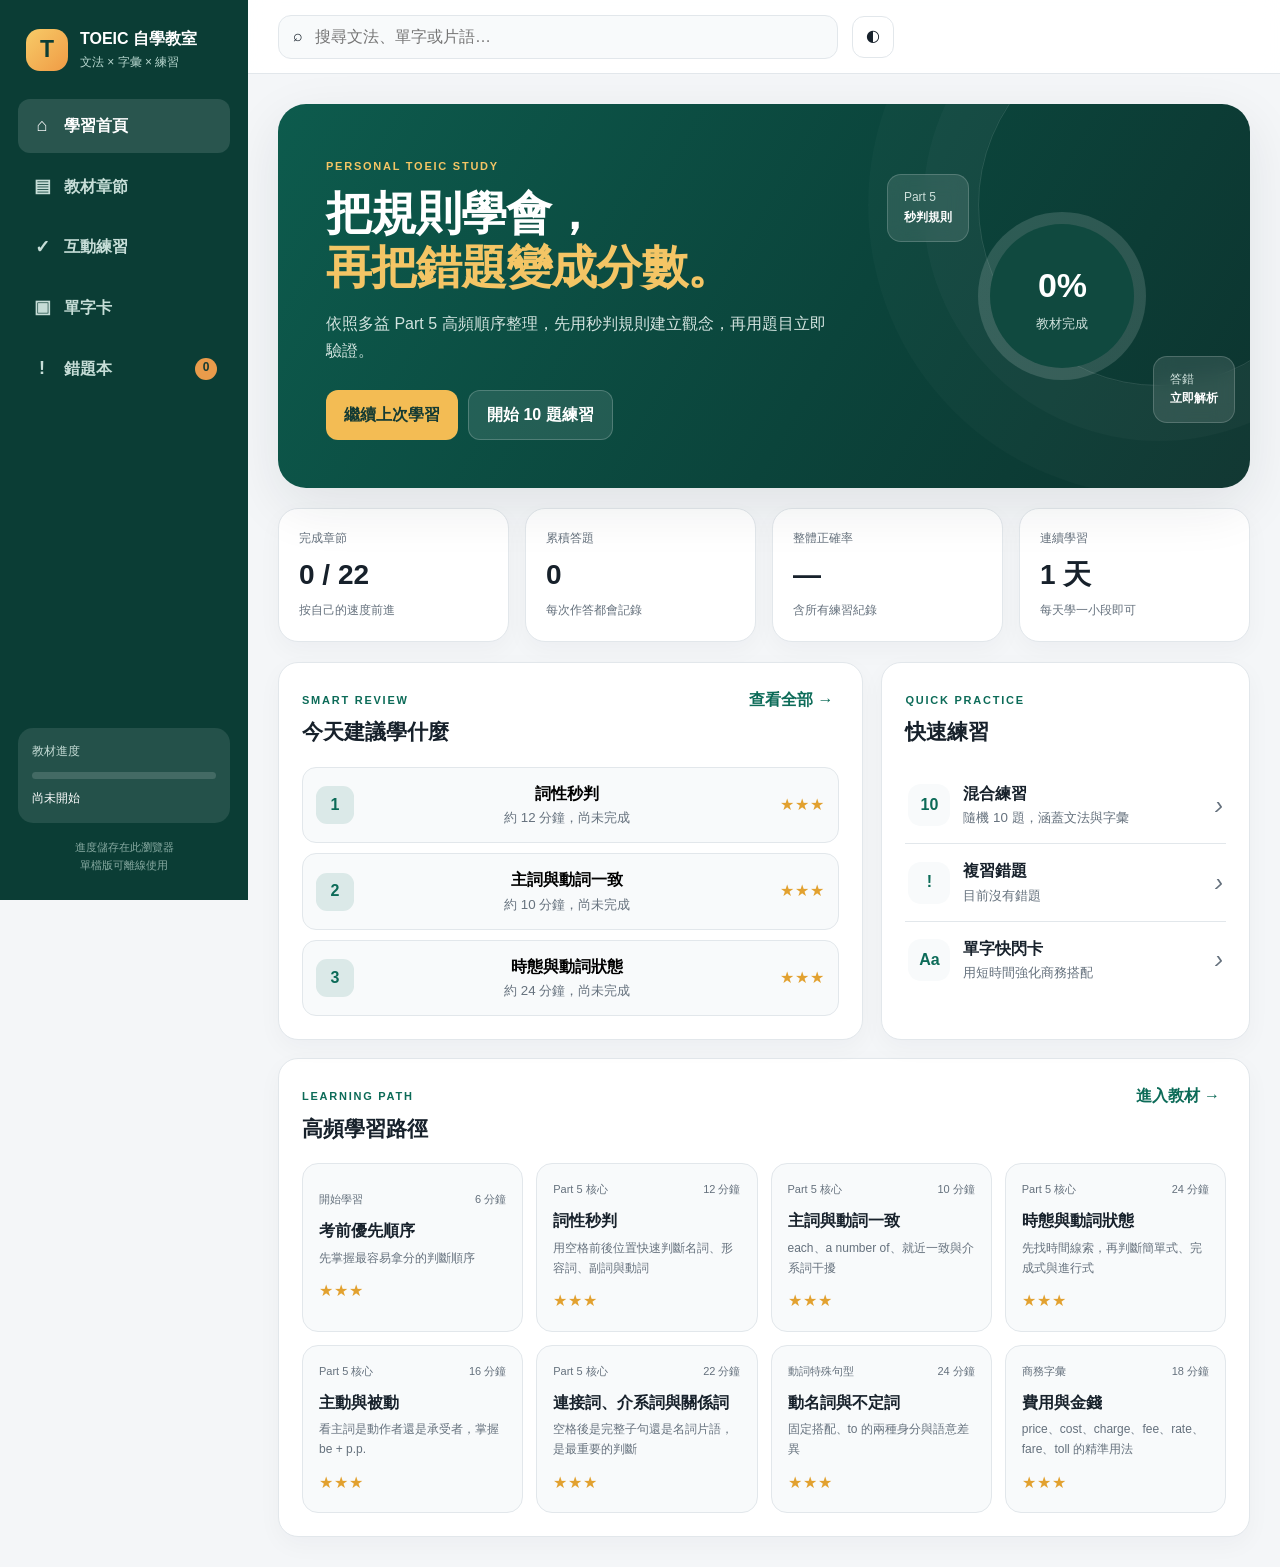
==== commit 14312ab4: "Add files via upload" ====
--- a/TOEIC自學教室_單檔版.html
+++ b/TOEIC自學教室_單檔版.html
@@ -13,10 +13,12 @@
 }
 [data-theme="dark"]{--bg:#101619;--surface:#172024;--surface-2:#1c282d;--text:#edf4f2;--muted:#a6b3b3;--line:#2b393e;--primary:#42b996;--primary-2:#6bd1b2;--accent:#f3bd58;--danger:#ef7979;--success:#5bc59e;--shadow:0 18px 60px rgba(0,0,0,.3)}
 *{box-sizing:border-box}html{scroll-behavior:smooth}body{margin:0;font-family:-apple-system,BlinkMacSystemFont,"Segoe UI","Noto Sans TC",sans-serif;background:var(--bg);color:var(--text);line-height:1.65}
-button,input,select{font:inherit}.app-shell{display:flex;min-height:100vh}.sidebar{width:var(--sidebar);background:#0b3d35;color:#fff;padding:26px 18px;position:fixed;inset:0 auto 0 0;z-index:30;display:flex;flex-direction:column}.brand{display:flex;gap:12px;align-items:center;padding:0 8px 26px}.brand-mark{width:42px;height:42px;border-radius:14px;background:linear-gradient(135deg,#f7cb68,#f09b45);color:#0b3d35;font-weight:900;font-size:23px;display:grid;place-items:center}.brand strong,.brand span{display:block}.brand span{font-size:12px;color:#b8d7cf;margin-top:1px}.main-nav{display:grid;gap:7px}.nav-item{border:0;background:transparent;color:#c6ddd7;text-align:left;padding:12px 13px;border-radius:12px;cursor:pointer;display:flex;align-items:center;gap:11px;font-weight:650}.nav-item span{font-size:18px;width:22px;text-align:center}.nav-item:hover,.nav-item.active{background:rgba(255,255,255,.12);color:#fff}.nav-item b{margin-left:auto;background:#e99b4b;color:#163b33;min-width:22px;height:22px;border-radius:999px;text-align:center;font-size:12px}.sidebar-card{margin-top:auto;background:rgba(255,255,255,.1);padding:14px;border-radius:15px}.sidebar-card-label{font-size:12px;color:#c4dbd5}.mini-progress{height:7px;background:rgba(255,255,255,.14);border-radius:999px;overflow:hidden;margin:10px 0}.mini-progress span{display:block;height:100%;width:0;background:#f5bd55;border-radius:999px}.sidebar-card p{margin:0;font-size:12px}.sidebar-footer{font-size:11px;color:#88aaa2;text-align:center;margin-top:15px}.main-area{margin-left:var(--sidebar);width:calc(100% - var(--sidebar))}.topbar{height:74px;background:color-mix(in srgb,var(--surface) 92%,transparent);border-bottom:1px solid var(--line);display:flex;align-items:center;padding:0 30px;gap:14px;position:sticky;top:0;z-index:20;backdrop-filter:blur(14px)}.search-wrap{position:relative;display:flex;align-items:center;gap:10px;background:var(--surface-2);border:1px solid var(--line);border-radius:13px;padding:0 14px;max-width:560px;flex:1}.search-wrap input{border:0;outline:0;background:transparent;color:var(--text);height:42px;width:100%}.search-results{position:absolute;top:50px;left:0;right:0;background:var(--surface);border:1px solid var(--line);border-radius:14px;box-shadow:var(--shadow);max-height:360px;overflow:auto;padding:8px;z-index:50}.search-result{display:block;width:100%;border:0;background:transparent;color:var(--text);text-align:left;padding:10px 12px;border-radius:9px;cursor:pointer}.search-result:hover{background:var(--surface-2)}.search-result b,.search-result small{display:block}.search-result small{color:var(--muted)}.icon-btn{width:42px;height:42px;border:1px solid var(--line);border-radius:12px;background:var(--surface);color:var(--text);cursor:pointer}.mobile-only{display:none}main{padding:30px;max-width:1500px;margin:auto}.view{display:none}.view.active{display:block}.eyebrow{font-size:11px;letter-spacing:.16em;font-weight:850;color:var(--primary);text-transform:uppercase}.hero-card{min-height:360px;border-radius:28px;background:linear-gradient(120deg,#0d5b4d 0%,#0b443b 58%,#0d342f 100%);color:#fff;display:flex;justify-content:space-between;overflow:hidden;box-shadow:var(--shadow);position:relative}.hero-card:after{content:"";position:absolute;width:360px;height:360px;border:1px solid rgba(255,255,255,.12);border-radius:50%;right:-90px;top:-80px;box-shadow:0 0 0 55px rgba(255,255,255,.025),0 0 0 110px rgba(255,255,255,.02)}.hero-copy{padding:48px;max-width:650px;position:relative;z-index:2}.hero-card .eyebrow{color:#f4c565}.hero-copy h1{font-family:Georgia,"Noto Serif TC",serif;font-size:46px;line-height:1.16;margin:9px 0 17px;letter-spacing:-.02em}.hero-copy h1 em{color:#f4c565;font-style:normal}.hero-copy p{color:#d2e3df;max-width:560px}.hero-actions{display:flex;gap:10px;margin-top:26px}.btn{border:0;border-radius:12px;padding:11px 18px;font-weight:750;cursor:pointer;transition:.2s}.btn:hover{transform:translateY(-1px)}.btn.primary{background:var(--primary);color:#fff}.hero-card .btn.primary{background:#f3bc54;color:#153b33}.btn.secondary{background:var(--surface);color:var(--text);border:1px solid var(--line)}.hero-card .btn.secondary{background:rgba(255,255,255,.1);color:#fff;border-color:rgba(255,255,255,.2)}.btn.success{background:var(--success);color:#fff}.btn.wide{width:100%}.hero-visual{width:410px;position:relative;z-index:2;display:grid;place-items:center}.ring{width:168px;height:168px;border-radius:50%;background:conic-gradient(#f2bd58 var(--progress,0%),rgba(255,255,255,.14) 0);display:grid;place-content:center;text-align:center;position:relative}.ring:before{content:"";position:absolute;inset:12px;border-radius:50%;background:#10493f}.ring span{font-size:34px;font-weight:850;z-index:1}.ring small{color:#cfe1dc;z-index:1}.floating-card{position:absolute;background:rgba(255,255,255,.11);border:1px solid rgba(255,255,255,.18);backdrop-filter:blur(10px);padding:13px 16px;border-radius:14px;color:#cfe1dc;font-size:12px}.floating-card b{color:#fff}.fc1{left:12px;top:70px}.fc2{right:15px;bottom:65px}.stats-grid{display:grid;grid-template-columns:repeat(4,1fr);gap:16px;margin:20px 0}.stat-card,.panel{background:var(--surface);border:1px solid var(--line);border-radius:var(--radius);box-shadow:0 8px 25px rgba(20,35,45,.035)}.stat-card{padding:20px}.stat-card span,.stat-card small{display:block;color:var(--muted);font-size:12px}.stat-card strong{display:block;font-size:28px;margin:3px 0}.dashboard-grid{display:grid;grid-template-columns:1.35fr .85fr;gap:18px}.panel{padding:23px}.panel-head{display:flex;align-items:flex-start;justify-content:space-between;gap:15px;margin-bottom:17px}.panel-head h2{margin:3px 0 0;font-size:21px}.text-btn{border:0;background:transparent;color:var(--primary);font-weight:750;cursor:pointer}.recommendations{display:grid;gap:10px}.recommendation{display:flex;align-items:center;gap:13px;padding:13px;border:1px solid var(--line);border-radius:14px;cursor:pointer;background:var(--surface-2)}.recommendation:hover{border-color:var(--primary)}.rec-num{width:38px;height:38px;border-radius:11px;background:color-mix(in srgb,var(--primary) 12%,transparent);color:var(--primary);display:grid;place-items:center;font-weight:850}.recommendation div{flex:1}.recommendation b,.recommendation small{display:block}.recommendation small{color:var(--muted)}.quick-action{width:100%;border:0;border-top:1px solid var(--line);background:transparent;color:var(--text);display:flex;align-items:center;gap:13px;padding:14px 3px;text-align:left;cursor:pointer}.quick-action:first-of-type{border-top:0}.qa-icon{width:42px;height:42px;border-radius:13px;background:var(--surface-2);display:grid;place-items:center;font-weight:850;color:var(--primary)}.quick-action div{flex:1}.quick-action b,.quick-action small{display:block}.quick-action small{color:var(--muted)}.quick-action i{font-size:25px;color:var(--muted)}.module-preview-panel{margin-top:18px}.module-grid{display:grid;grid-template-columns:repeat(4,1fr);gap:13px}.module-card{border:1px solid var(--line);border-radius:16px;padding:16px;background:var(--surface-2);cursor:pointer;position:relative}.module-card:hover{border-color:var(--primary);transform:translateY(-2px)}.module-card .module-meta{display:flex;justify-content:space-between;color:var(--muted);font-size:11px}.module-card h3{margin:10px 0 4px;font-size:16px}.module-card p{margin:0;color:var(--muted);font-size:12px}.stars{color:#e2a12f;letter-spacing:1px}.done-check{position:absolute;right:12px;top:12px;width:23px;height:23px;border-radius:50%;background:var(--success);color:#fff;display:grid;place-items:center;font-size:12px}.page-heading{display:flex;justify-content:space-between;align-items:end;margin-bottom:22px}.page-heading h1{font-size:35px;margin:3px 0}.page-heading p{color:var(--muted);margin:0}.heading-progress{text-align:right}.heading-progress b,.heading-progress span{display:block}.heading-progress b{font-size:28px;color:var(--primary)}.heading-progress span{font-size:12px;color:var(--muted)}.course-layout{display:grid;grid-template-columns:300px minmax(0,1fr);gap:18px;align-items:start}.course-nav{background:var(--surface);border:1px solid var(--line);border-radius:18px;padding:10px;position:sticky;top:94px;max-height:calc(100vh - 120px);overflow:auto}.course-group{padding:10px 9px 5px;font-size:11px;font-weight:850;color:var(--muted);letter-spacing:.1em}.course-link{width:100%;border:0;background:transparent;color:var(--text);text-align:left;padding:10px;border-radius:11px;cursor:pointer;display:flex;gap:10px;align-items:flex-start}.course-link:hover,.course-link.active{background:color-mix(in srgb,var(--primary) 10%,var(--surface))}.course-link .course-dot{width:23px;height:23px;border:1px solid var(--line);border-radius:50%;display:grid;place-items:center;font-size:11px;flex:none;margin-top:1px}.course-link.completed .course-dot{background:var(--success);border-color:var(--success);color:#fff}.course-link b,.course-link small{display:block}.course-link small{color:var(--muted);font-size:11px}.lesson{background:var(--surface);border:1px solid var(--line);border-radius:20px;min-height:650px;padding:34px;overflow:hidden}.lesson-empty{text-align:center;padding:150px 20px;color:var(--muted)}.lesson-empty span{font-size:45px}.lesson-header{border-bottom:1px solid var(--line);padding-bottom:20px;margin-bottom:25px}.lesson-header h1{margin:5px 0 6px;font-size:34px}.lesson-header p{color:var(--muted);margin:0}.lesson-toolbar{display:flex;gap:10px;align-items:center;justify-content:space-between;margin-top:17px}.source-pill{font-size:11px;background:var(--surface-2);border:1px solid var(--line);padding:6px 10px;border-radius:999px;color:var(--muted)}.complete-btn.completed{background:var(--success);color:#fff}.lesson-content h1{display:none}.lesson-content h2{font-size:26px;margin-top:32px}.lesson-content h3{font-size:20px;margin-top:28px;color:var(--primary)}.lesson-content h4{font-size:17px}.lesson-content table{width:100%;border-collapse:collapse;margin:18px 0;display:block;overflow-x:auto}.lesson-content th,.lesson-content td{border:1px solid var(--line);padding:10px 12px;text-align:left;min-width:130px}.lesson-content th{background:var(--surface-2)}.lesson-content code{background:var(--surface-2);padding:2px 5px;border-radius:5px;color:var(--primary)}.lesson-content blockquote{margin:18px 0;padding:13px 17px;border-left:4px solid var(--accent);background:var(--surface-2);border-radius:0 10px 10px 0}.lesson-content li{margin:5px 0}.advanced{margin-top:30px;border:1px solid var(--line);border-radius:14px;overflow:hidden}.advanced summary{padding:15px 18px;background:var(--surface-2);cursor:pointer;font-weight:800;color:var(--primary)}.advanced-body{padding:18px}.lesson-bottom{display:flex;justify-content:space-between;align-items:center;border-top:1px solid var(--line);margin-top:30px;padding-top:20px}.quiz-setup-grid{display:grid;grid-template-columns:1.3fr .7fr;gap:18px}.setup-panel h2{font-size:20px;margin-top:0}.mode-grid{display:grid;grid-template-columns:repeat(3,1fr);gap:12px}.mode-card{border:1px solid var(--line);border-radius:15px;padding:18px;cursor:pointer;background:var(--surface-2)}.mode-card.selected{border:2px solid var(--primary);padding:17px}.mode-card input{display:none}.mode-card span,.mode-card small{display:block}.mode-card span{font-weight:800}.mode-card small{color:var(--muted);margin-top:5px}.field{display:grid;gap:7px;margin:13px 0}.field span{font-size:12px;color:var(--muted);font-weight:750}.field select{height:43px;border:1px solid var(--line);border-radius:11px;background:var(--surface-2);color:var(--text);padding:0 11px}.setup-hint{color:var(--muted);font-size:12px;text-align:center}.quiz-shell{max-width:850px;margin:auto}.quiz-top{display:flex;align-items:center;gap:15px;margin-bottom:18px}.quiz-progress{height:9px;background:var(--line);border-radius:999px;overflow:hidden;flex:1}.quiz-progress span{display:block;height:100%;background:var(--primary);width:0}.quiz-number{font-size:13px;color:var(--muted)}.question-card{background:var(--surface);border:1px solid var(--line);border-radius:22px;padding:30px;box-shadow:var(--shadow)}.question-category{font-size:12px;color:var(--primary);font-weight:800}.question-card h2{font-family:Georgia,"Noto Serif TC",serif;font-size:26px;line-height:1.45;margin:10px 0 23px}.choices{display:grid;gap:11px}.choice{border:1px solid var(--line);background:var(--surface-2);color:var(--text);border-radius:13px;padding:13px 15px;text-align:left;cursor:pointer;display:flex;gap:12px;align-items:center}.choice:hover:not(:disabled){border-color:var(--primary)}.choice-letter{width:30px;height:30px;border-radius:9px;border:1px solid var(--line);display:grid;place-items:center;font-weight:800}.choice.correct{border-color:var(--success);background:color-mix(in srgb,var(--success) 10%,var(--surface));}.choice.wrong{border-color:var(--danger);background:color-mix(in srgb,var(--danger) 9%,var(--surface))}.choice.correct .choice-letter{background:var(--success);color:#fff}.choice.wrong .choice-letter{background:var(--danger);color:#fff}.feedback{margin-top:20px;border-radius:14px;padding:17px;display:none}.feedback.show{display:block}.feedback.correct{background:color-mix(in srgb,var(--success) 11%,var(--surface));border:1px solid color-mix(in srgb,var(--success) 35%,var(--line))}.feedback.wrong{background:color-mix(in srgb,var(--danger) 8%,var(--surface));border:1px solid color-mix(in srgb,var(--danger) 30%,var(--line))}.feedback h3{margin:0 0 6px}.feedback p{margin:5px 0}.feedback .tip{color:var(--muted);font-size:13px;border-top:1px dashed var(--line);padding-top:8px;margin-top:10px}.question-actions{display:flex;justify-content:flex-end;margin-top:20px}.result-card{text-align:center;background:var(--surface);border:1px solid var(--line);border-radius:24px;padding:40px;box-shadow:var(--shadow);max-width:760px;margin:auto}.result-score{width:150px;height:150px;border-radius:50%;margin:10px auto 20px;background:var(--surface-2);border:12px solid var(--primary);display:grid;place-content:center}.result-score strong{font-size:36px}.result-score span{font-size:12px;color:var(--muted)}.result-card h1{margin-bottom:5px}.result-actions{display:flex;justify-content:center;gap:10px;margin-top:25px}.breakdown{display:grid;grid-template-columns:repeat(3,1fr);gap:10px;margin-top:20px}.breakdown div{background:var(--surface-2);border-radius:12px;padding:12px}.breakdown b,.breakdown small{display:block}.breakdown small{color:var(--muted)}.flash-layout{display:grid;grid-template-columns:260px 1fr;gap:18px}.flash-controls{align-self:start}.flash-stats{text-align:center;background:var(--surface-2);border-radius:14px;padding:20px;margin:16px 0}.flash-stats b,.flash-stats span{display:block}.flash-stats b{font-size:30px;color:var(--primary)}.flash-stats span{font-size:12px;color:var(--muted)}.flash-stage{text-align:center}.flashcard{width:min(620px,100%);height:370px;border:0;background:transparent;perspective:1200px;cursor:pointer}.flash-inner{width:100%;height:100%;position:relative;transform-style:preserve-3d;transition:transform .55s}.flashcard.flipped .flash-inner{transform:rotateY(180deg)}.flash-front,.flash-back{position:absolute;inset:0;backface-visibility:hidden;background:var(--surface);border:1px solid var(--line);border-radius:26px;box-shadow:var(--shadow);display:grid;place-content:center;padding:45px}.flash-front span{color:var(--primary);font-weight:800}.flash-front strong{font-family:Georgia,serif;font-size:48px;margin:15px 0}.flash-front small,.flash-back small{color:var(--muted)}.flash-back{transform:rotateY(180deg)}.flash-back strong{font-size:30px;color:var(--primary)}.flash-back p{font-size:18px}.flash-actions{display:flex;justify-content:center;gap:10px;margin-top:18px}.flash-counter{color:var(--muted);margin-top:12px;font-size:13px}.mistake-list{display:grid;gap:13px}.mistake-card{background:var(--surface);border:1px solid var(--line);border-left:5px solid var(--danger);border-radius:16px;padding:20px}.mistake-card .meta{display:flex;justify-content:space-between;color:var(--muted);font-size:12px}.mistake-card h3{font-family:Georgia,serif;margin:10px 0}.mistake-card .answer{color:var(--success);font-weight:750}.mistake-card .explanation{background:var(--surface-2);padding:12px;border-radius:10px;margin-top:10px}.empty-state{text-align:center;background:var(--surface);border:1px dashed var(--line);border-radius:20px;padding:75px 20px;color:var(--muted)}.empty-state span{font-size:45px}.toast{position:fixed;right:24px;bottom:24px;background:#132e28;color:#fff;padding:12px 16px;border-radius:12px;box-shadow:var(--shadow);opacity:0;transform:translateY(15px);pointer-events:none;transition:.25s;z-index:100}.toast.show{opacity:1;transform:none}
+button,input,select{font:inherit}.app-shell{display:flex;min-height:100vh}.sidebar{width:var(--sidebar);background:#0b3d35;color:#fff;padding:26px 18px;position:fixed;inset:0 auto 0 0;z-index:30;display:flex;flex-direction:column}.brand{display:flex;gap:12px;align-items:center;padding:0 8px 26px}.brand-mark{width:42px;height:42px;border-radius:14px;background:linear-gradient(135deg,#f7cb68,#f09b45);color:#0b3d35;font-weight:900;font-size:23px;display:grid;place-items:center}.brand strong,.brand span{display:block}.brand span{font-size:12px;color:#b8d7cf;margin-top:1px}.main-nav{display:grid;gap:7px}.nav-item{border:0;background:transparent;color:#c6ddd7;text-align:left;padding:12px 13px;border-radius:12px;cursor:pointer;display:flex;align-items:center;gap:11px;font-weight:650}.nav-item span{font-size:18px;width:22px;text-align:center}.nav-item:hover,.nav-item.active{background:rgba(255,255,255,.12);color:#fff}.nav-item b{margin-left:auto;background:#e99b4b;color:#163b33;min-width:22px;height:22px;border-radius:999px;text-align:center;font-size:12px}.sidebar-card{margin-top:auto;background:rgba(255,255,255,.1);padding:14px;border-radius:15px}.sidebar-card-label{font-size:12px;color:#c4dbd5}.mini-progress{height:7px;background:rgba(255,255,255,.14);border-radius:999px;overflow:hidden;margin:10px 0}.mini-progress span{display:block;height:100%;width:0;background:#f5bd55;border-radius:999px}.sidebar-card p{margin:0;font-size:12px}.sidebar-footer{font-size:11px;color:#88aaa2;text-align:center;margin-top:15px}.main-area{margin-left:var(--sidebar);width:calc(100% - var(--sidebar))}.topbar{height:74px;background:color-mix(in srgb,var(--surface) 92%,transparent);border-bottom:1px solid var(--line);display:flex;align-items:center;padding:0 30px;gap:14px;position:sticky;top:0;z-index:20;backdrop-filter:blur(14px)}.search-wrap{position:relative;display:flex;align-items:center;gap:10px;background:var(--surface-2);border:1px solid var(--line);border-radius:13px;padding:0 14px;max-width:560px;flex:1}.search-wrap input{border:0;outline:0;background:transparent;color:var(--text);height:42px;width:100%}.search-results{position:absolute;top:50px;left:0;right:0;background:var(--surface);border:1px solid var(--line);border-radius:14px;box-shadow:var(--shadow);max-height:360px;overflow:auto;padding:8px;z-index:50}.search-result{display:block;width:100%;border:0;background:transparent;color:var(--text);text-align:left;padding:10px 12px;border-radius:9px;cursor:pointer}.search-result:hover{background:var(--surface-2)}.search-empty{padding:12px;color:var(--muted)}.search-result b,.search-result small{display:block}.search-result small{color:var(--muted)}.icon-btn{width:42px;height:42px;border:1px solid var(--line);border-radius:12px;background:var(--surface);color:var(--text);cursor:pointer}.mobile-only{display:none}main{padding:30px;max-width:1500px;margin:auto}.view{display:none}.view.active{display:block}.eyebrow{font-size:11px;letter-spacing:.16em;font-weight:850;color:var(--primary);text-transform:uppercase}.hero-card{min-height:360px;border-radius:28px;background:linear-gradient(120deg,#0d5b4d 0%,#0b443b 58%,#0d342f 100%);color:#fff;display:flex;justify-content:space-between;overflow:hidden;box-shadow:var(--shadow);position:relative}.hero-card:after{content:"";position:absolute;width:360px;height:360px;border:1px solid rgba(255,255,255,.12);border-radius:50%;right:-90px;top:-80px;box-shadow:0 0 0 55px rgba(255,255,255,.025),0 0 0 110px rgba(255,255,255,.02)}.hero-copy{padding:48px;max-width:650px;position:relative;z-index:2}.hero-card .eyebrow{color:#f4c565}.hero-copy h1{font-family:Georgia,"Noto Serif TC",serif;font-size:46px;line-height:1.16;margin:9px 0 17px;letter-spacing:-.02em}.hero-copy h1 em{color:#f4c565;font-style:normal}.hero-copy p{color:#d2e3df;max-width:560px}.hero-actions{display:flex;gap:10px;margin-top:26px}.btn{border:0;border-radius:12px;padding:11px 18px;font-weight:750;cursor:pointer;transition:.2s}.btn:hover:not(:disabled){transform:translateY(-1px)}.btn:disabled{opacity:.55;cursor:not-allowed;transform:none}.btn.primary{background:var(--primary);color:#fff}.hero-card .btn.primary{background:#f3bc54;color:#153b33}.btn.secondary{background:var(--surface);color:var(--text);border:1px solid var(--line)}.hero-card .btn.secondary{background:rgba(255,255,255,.1);color:#fff;border-color:rgba(255,255,255,.2)}.btn.success{background:var(--success);color:#fff}.btn.wide{width:100%}.hero-visual{width:410px;position:relative;z-index:2;display:grid;place-items:center}.ring{width:168px;height:168px;border-radius:50%;background:conic-gradient(#f2bd58 var(--progress,0%),rgba(255,255,255,.14) 0);display:grid;place-content:center;text-align:center;position:relative}.ring:before{content:"";position:absolute;inset:12px;border-radius:50%;background:#10493f}.ring span{font-size:34px;font-weight:850;z-index:1}.ring small{color:#cfe1dc;z-index:1}.floating-card{position:absolute;background:rgba(255,255,255,.11);border:1px solid rgba(255,255,255,.18);backdrop-filter:blur(10px);padding:13px 16px;border-radius:14px;color:#cfe1dc;font-size:12px}.floating-card b{color:#fff}.fc1{left:12px;top:70px}.fc2{right:15px;bottom:65px}.stats-grid{display:grid;grid-template-columns:repeat(4,1fr);gap:16px;margin:20px 0}.stat-card,.panel{background:var(--surface);border:1px solid var(--line);border-radius:var(--radius);box-shadow:0 8px 25px rgba(20,35,45,.035)}.stat-card{padding:20px}.stat-card span,.stat-card small{display:block;color:var(--muted);font-size:12px}.stat-card strong{display:block;font-size:28px;margin:3px 0}.dashboard-grid{display:grid;grid-template-columns:1.35fr .85fr;gap:18px}.panel{padding:23px}.panel-head{display:flex;align-items:flex-start;justify-content:space-between;gap:15px;margin-bottom:17px}.panel-head h2{margin:3px 0 0;font-size:21px}.text-btn{border:0;background:transparent;color:var(--primary);font-weight:750;cursor:pointer}.recommendations{display:grid;gap:10px}.recommendation{display:flex;align-items:center;gap:13px;padding:13px;border:1px solid var(--line);border-radius:14px;cursor:pointer;background:var(--surface-2)}.recommendation:hover{border-color:var(--primary)}.rec-num{width:38px;height:38px;border-radius:11px;background:color-mix(in srgb,var(--primary) 12%,transparent);color:var(--primary);display:grid;place-items:center;font-weight:850}.recommendation div{flex:1}.recommendation b,.recommendation small{display:block}.recommendation small{color:var(--muted)}.quick-action{width:100%;border:0;border-top:1px solid var(--line);background:transparent;color:var(--text);display:flex;align-items:center;gap:13px;padding:14px 3px;text-align:left;cursor:pointer}.quick-action:first-of-type{border-top:0}.qa-icon{width:42px;height:42px;border-radius:13px;background:var(--surface-2);display:grid;place-items:center;font-weight:850;color:var(--primary)}.quick-action div{flex:1}.quick-action b,.quick-action small{display:block}.quick-action small{color:var(--muted)}.quick-action i{font-size:25px;color:var(--muted)}.module-preview-panel{margin-top:18px}.module-grid{display:grid;grid-template-columns:repeat(4,1fr);gap:13px}.module-card{border:1px solid var(--line);border-radius:16px;padding:16px;background:var(--surface-2);color:var(--text);cursor:pointer;position:relative;text-align:left;width:100%;font:inherit}.module-card:hover{border-color:var(--primary);transform:translateY(-2px)}.module-card .module-meta{display:flex;justify-content:space-between;color:var(--muted);font-size:11px}.module-card-title{display:block;margin:10px 0 4px;font-size:16px;font-weight:800}.module-card-copy{display:block;color:var(--muted);font-size:12px}.module-card-stars{display:block;margin-top:10px}.stars{color:#e2a12f;letter-spacing:1px}.done-check{position:absolute;right:12px;top:12px;width:23px;height:23px;border-radius:50%;background:var(--success);color:#fff;display:grid;place-items:center;font-size:12px}.page-heading{display:flex;justify-content:space-between;align-items:end;margin-bottom:22px}.page-heading h1{font-size:35px;margin:3px 0}.page-heading p{color:var(--muted);margin:0}.heading-progress{text-align:right}.heading-progress b,.heading-progress span{display:block}.heading-progress b{font-size:28px;color:var(--primary)}.heading-progress span{font-size:12px;color:var(--muted)}.course-layout{display:grid;grid-template-columns:300px minmax(0,1fr);gap:18px;align-items:start}.course-nav{background:var(--surface);border:1px solid var(--line);border-radius:18px;padding:10px;position:sticky;top:94px;max-height:calc(100vh - 120px);overflow:auto}.course-group{padding:10px 9px 5px;font-size:11px;font-weight:850;color:var(--muted);letter-spacing:.1em}.course-link{width:100%;border:0;background:transparent;color:var(--text);text-align:left;padding:10px;border-radius:11px;cursor:pointer;display:flex;gap:10px;align-items:flex-start}.course-link:hover,.course-link.active{background:color-mix(in srgb,var(--primary) 10%,var(--surface))}.course-link .course-dot{width:23px;height:23px;border:1px solid var(--line);border-radius:50%;display:grid;place-items:center;font-size:11px;flex:none;margin-top:1px}.course-link.completed .course-dot{background:var(--success);border-color:var(--success);color:#fff}.course-link b,.course-link small{display:block}.course-link small{color:var(--muted);font-size:11px}.lesson{background:var(--surface);border:1px solid var(--line);border-radius:20px;min-height:650px;padding:34px;overflow:hidden}.lesson-empty{text-align:center;padding:150px 20px;color:var(--muted)}.lesson-empty span{font-size:45px}.lesson-header{border-bottom:1px solid var(--line);padding-bottom:20px;margin-bottom:25px}.lesson-header h1{margin:5px 0 6px;font-size:34px}.lesson-header p{color:var(--muted);margin:0}.lesson-toolbar{display:flex;gap:10px;align-items:center;justify-content:space-between;margin-top:17px}.source-pill{font-size:11px;background:var(--surface-2);border:1px solid var(--line);padding:6px 10px;border-radius:999px;color:var(--muted)}.complete-btn.completed{background:var(--success);color:#fff}.lesson-content h1{display:none}.lesson-content h2{font-size:26px;margin-top:32px}.lesson-content h3{font-size:20px;margin-top:28px;color:var(--primary)}.lesson-content h4{font-size:17px}.lesson-content table{width:100%;border-collapse:collapse;margin:18px 0;display:block;overflow-x:auto}.lesson-content th,.lesson-content td{border:1px solid var(--line);padding:10px 12px;text-align:left;min-width:130px}.lesson-content th{background:var(--surface-2)}.lesson-content code{background:var(--surface-2);padding:2px 5px;border-radius:5px;color:var(--primary)}.lesson-content td code+br{display:block;content:"";margin-top:6px}.lesson-content blockquote{margin:18px 0;padding:13px 17px;border-left:4px solid var(--accent);background:var(--surface-2);border-radius:0 10px 10px 0}.lesson-content li{margin:5px 0}.advanced{margin-top:30px;border:1px solid var(--line);border-radius:14px;overflow:hidden}.advanced summary{padding:15px 18px;background:var(--surface-2);cursor:pointer;font-weight:800;color:var(--primary)}.advanced-body{padding:18px}.lesson-bottom{display:flex;justify-content:space-between;align-items:center;border-top:1px solid var(--line);margin-top:30px;padding-top:20px}.quiz-setup-grid{display:grid;grid-template-columns:1.3fr .7fr;gap:18px}.setup-panel h2{font-size:20px;margin-top:0}.mode-grid{display:grid;grid-template-columns:repeat(3,1fr);gap:12px}.mode-card{border:1px solid var(--line);border-radius:15px;padding:18px;cursor:pointer;background:var(--surface-2)}.mode-card.selected{border:2px solid var(--primary);padding:17px}.mode-card input{display:none}.mode-card span,.mode-card small{display:block}.mode-card span{font-weight:800}.mode-card small{color:var(--muted);margin-top:5px}.field{display:grid;gap:7px;margin:13px 0}.field span{font-size:12px;color:var(--muted);font-weight:750}.field select{height:43px;border:1px solid var(--line);border-radius:11px;background:var(--surface-2);color:var(--text);padding:0 11px}.setup-hint{color:var(--muted);font-size:12px;text-align:center}.quiz-shell{max-width:850px;margin:auto}.quiz-top{display:flex;align-items:center;gap:15px;margin-bottom:18px}.quiz-progress{height:9px;background:var(--line);border-radius:999px;overflow:hidden;flex:1}.quiz-progress span{display:block;height:100%;background:var(--primary);width:0}.quiz-number{font-size:13px;color:var(--muted)}.question-card{background:var(--surface);border:1px solid var(--line);border-radius:22px;padding:30px;box-shadow:var(--shadow)}.question-category{font-size:12px;color:var(--primary);font-weight:800}.question-card h2{font-family:Georgia,"Noto Serif TC",serif;font-size:26px;line-height:1.45;margin:10px 0 23px}.choices{display:grid;gap:11px}.choice{border:1px solid var(--line);background:var(--surface-2);color:var(--text);border-radius:13px;padding:13px 15px;text-align:left;cursor:pointer;display:flex;gap:12px;align-items:center}.choice:hover:not(:disabled){border-color:var(--primary)}.choice-letter{width:30px;height:30px;border-radius:9px;border:1px solid var(--line);display:grid;place-items:center;font-weight:800}.choice.correct{border-color:var(--success);background:color-mix(in srgb,var(--success) 10%,var(--surface));}.choice.wrong{border-color:var(--danger);background:color-mix(in srgb,var(--danger) 9%,var(--surface))}.choice.correct .choice-letter{background:var(--success);color:#fff}.choice.wrong .choice-letter{background:var(--danger);color:#fff}.feedback{margin-top:20px;border-radius:14px;padding:17px;display:none}.feedback.show{display:block}.feedback.correct{background:color-mix(in srgb,var(--success) 11%,var(--surface));border:1px solid color-mix(in srgb,var(--success) 35%,var(--line))}.feedback.wrong{background:color-mix(in srgb,var(--danger) 8%,var(--surface));border:1px solid color-mix(in srgb,var(--danger) 30%,var(--line))}.feedback h3{margin:0 0 6px}.feedback p{margin:5px 0}.feedback .tip{color:var(--muted);font-size:13px;border-top:1px dashed var(--line);padding-top:8px;margin-top:10px}.question-actions{display:flex;justify-content:flex-end;margin-top:20px}.result-card{text-align:center;background:var(--surface);border:1px solid var(--line);border-radius:24px;padding:40px;box-shadow:var(--shadow);max-width:760px;margin:auto}.result-score{width:150px;height:150px;border-radius:50%;margin:10px auto 20px;background:var(--surface-2);border:12px solid var(--primary);display:grid;place-content:center}.result-score strong{font-size:36px}.result-score span{font-size:12px;color:var(--muted)}.result-card h1{margin-bottom:5px}.result-actions{display:flex;justify-content:center;gap:10px;margin-top:25px}.breakdown{display:grid;grid-template-columns:repeat(3,1fr);gap:10px;margin-top:20px}.breakdown div{background:var(--surface-2);border-radius:12px;padding:12px}.breakdown b,.breakdown small{display:block}.breakdown small{color:var(--muted)}.flash-layout{display:grid;grid-template-columns:260px 1fr;gap:18px}.flash-controls{align-self:start}.flash-stats{text-align:center;background:var(--surface-2);border-radius:14px;padding:20px;margin:16px 0}.flash-stats b,.flash-stats span{display:block}.flash-stats b{font-size:30px;color:var(--primary)}.flash-stats span{font-size:12px;color:var(--muted)}.flash-stage{text-align:center}.flashcard{width:min(620px,100%);height:370px;border:0;background:transparent;perspective:1200px;cursor:pointer}.flash-inner{width:100%;height:100%;position:relative;transform-style:preserve-3d;transition:transform .55s}.flashcard.flipped .flash-inner{transform:rotateY(180deg)}.flash-front,.flash-back{position:absolute;inset:0;backface-visibility:hidden;background:var(--surface);border:1px solid var(--line);border-radius:26px;box-shadow:var(--shadow);display:grid;place-content:center;padding:45px}.flash-front span{color:var(--primary);font-weight:800}.flash-front strong{font-family:Georgia,serif;font-size:48px;margin:15px 0}.flash-front small,.flash-back small{color:var(--muted)}.flash-back{transform:rotateY(180deg)}.flash-back strong{font-size:30px;color:var(--primary)}.flash-back p{font-size:18px}.flash-actions{display:flex;justify-content:center;gap:10px;margin-top:18px}.flash-counter{color:var(--muted);margin-top:12px;font-size:13px}.mistake-list{display:grid;gap:13px}.mistake-card{background:var(--surface);border:1px solid var(--line);border-left:5px solid var(--danger);border-radius:16px;padding:20px}.mistake-card .meta{display:flex;justify-content:space-between;color:var(--muted);font-size:12px}.mistake-card h3{font-family:Georgia,serif;margin:10px 0}.mistake-card .answer{color:var(--success);font-weight:750}.mistake-card .explanation{background:var(--surface-2);padding:12px;border-radius:10px;margin-top:10px}.empty-state{text-align:center;background:var(--surface);border:1px dashed var(--line);border-radius:20px;padding:75px 20px;color:var(--muted)}.empty-state span{font-size:45px}.toast{position:fixed;right:24px;bottom:24px;background:#132e28;color:#fff;padding:12px 16px;border-radius:12px;box-shadow:var(--shadow);opacity:0;transform:translateY(15px);pointer-events:none;transition:.25s;z-index:100}.toast.show{opacity:1;transform:none}
 @media(max-width:1100px){.stats-grid{grid-template-columns:repeat(2,1fr)}.module-grid{grid-template-columns:repeat(2,1fr)}.dashboard-grid,.quiz-setup-grid{grid-template-columns:1fr}.hero-visual{width:330px}.course-layout{grid-template-columns:260px minmax(0,1fr)}}
 @media(max-width:820px){:root{--sidebar:260px}.sidebar{transform:translateX(-100%);transition:.25s}.sidebar.open{transform:none}.main-area{margin-left:0;width:100%}.mobile-only{display:block}.topbar{padding:0 14px}main{padding:18px}.hero-card{min-height:auto}.hero-copy{padding:32px}.hero-copy h1{font-size:35px}.hero-visual{display:none}.course-layout{grid-template-columns:1fr}.course-nav{position:static;max-height:390px}.mode-grid{grid-template-columns:1fr}.flash-layout{grid-template-columns:1fr}.flash-controls{order:2}.page-heading{align-items:flex-start}.lesson{padding:22px}.flash-front strong{font-size:38px}}
 @media(max-width:540px){.stats-grid,.module-grid{grid-template-columns:1fr}.hero-actions,.flash-actions,.result-actions{flex-direction:column}.hero-copy{padding:25px}.hero-copy h1{font-size:31px}.panel{padding:18px}.page-heading h1{font-size:30px}.heading-progress{display:none}.lesson-header h1{font-size:28px}.question-card{padding:21px}.question-card h2{font-size:22px}.flashcard{height:330px}.flash-front,.flash-back{padding:25px}.breakdown{grid-template-columns:1fr}}
+
+button:focus-visible,input:focus-visible,select:focus-visible,summary:focus-visible{outline:3px solid color-mix(in srgb,var(--accent) 75%,transparent);outline-offset:2px}
 
 </style>
 </head>
@@ -35,11 +37,11 @@
         <button class="nav-item" data-view="mistakes"><span>!</span>錯題本 <b id="wrongBadge">0</b></button>
       </nav>
       <div class="sidebar-card">
-        <div class="sidebar-card-label">今日進度</div>
+        <div class="sidebar-card-label">教材進度</div>
         <div class="mini-progress"><span id="sideProgress"></span></div>
         <p id="sideProgressText">尚未開始</p>
       </div>
-      <div class="sidebar-footer">進度儲存在此瀏覽器<br>可離線使用</div>
+      <div class="sidebar-footer">進度儲存在此瀏覽器<br>單檔版可離線使用</div>
     </aside>
 
     <div class="main-area">
@@ -50,7 +52,7 @@
           <input id="globalSearch" type="search" placeholder="搜尋文法、單字或片語…" autocomplete="off">
           <div class="search-results" id="searchResults" hidden></div>
         </div>
-        <button class="icon-btn" id="themeBtn" aria-label="切換深色模式">◐</button>
+        <button class="icon-btn" id="themeBtn" aria-label="切換為深色模式" title="切換為深色模式">◐</button>
       </header>
 
       <main id="mainContent">
@@ -166,61 +168,2675 @@
   </div>
   <div class="toast" id="toast" role="status"></div>
   <script>
-window.STUDY_MODULES = [{"id": "priority", "group": "開始學習", "title": "考前優先順序", "subtitle": "先掌握最容易拿分的判斷順序", "priority": 3, "estimated": 6, "source": "好讀學習版", "keywords": ["優先順序", "Part 5", "判斷"], "content": "<h2>考前優先順序</h2>\n<table>\n<thead>\n<tr>\n  <th>優先</th>\n  <th>題型／主題</th>\n  <th>看到什麼就先判斷</th>\n</tr>\n</thead>\n<tbody>\n<tr>\n  <td>★★★</td>\n  <td>詞性、動詞形式、時態、主被動</td>\n  <td>空格前後需要名詞、動詞、形容詞還是副詞？</td>\n</tr>\n<tr>\n  <td>★★★</td>\n  <td>連接詞、介系詞、關係子句</td>\n  <td>空格後是「完整子句」還是「名詞片語」？</td>\n</tr>\n<tr>\n  <td>★★☆</td>\n  <td>不定詞／動名詞、分詞、假設語氣</td>\n  <td>動詞後固定搭配，或空格修飾名詞？</td>\n</tr>\n<tr>\n  <td>★★☆</td>\n  <td>冠詞、量詞、比較、主動詞一致</td>\n  <td>名詞可數嗎？主詞是單數還是複數？</td>\n</tr>\n<tr>\n  <td>★☆☆</td>\n  <td>商務字彙、片語、字根</td>\n  <td>依搭配與情境選最精確的字。</td>\n</tr>\n</tbody>\n</table>\n<hr />\n"}, {"id": "pos", "group": "Part 5 核心", "title": "詞性秒判", "subtitle": "用空格前後位置快速判斷名詞、形容詞、副詞與動詞", "priority": 3, "estimated": 12, "source": "好讀學習版", "keywords": ["詞性", "名詞", "形容詞", "副詞", "字族"], "content": "<h2>1. 詞性：最快的得分點</h2>\n<h3>秒判規則</h3>\n<table>\n<thead>\n<tr>\n  <th>線索</th>\n  <th>常見答案</th>\n</tr>\n</thead>\n<tbody>\n<tr>\n  <td>冠詞 <code>a/an/the</code>、所有格、形容詞後</td>\n  <td><strong>名詞</strong>：the <em>proposal</em></td>\n</tr>\n<tr>\n  <td><code>be</code> 動詞、連綴動詞（seem, become, remain）後</td>\n  <td><strong>形容詞／名詞補語</strong>：is <em>available</em></td>\n</tr>\n<tr>\n  <td>名詞前，用來說明名詞</td>\n  <td><strong>形容詞</strong>：a <em>successful</em> campaign</td>\n</tr>\n<tr>\n  <td>動詞、形容詞、另一副詞後</td>\n  <td><strong>副詞</strong>：respond <em>promptly</em> / highly <em>effective</em></td>\n</tr>\n<tr>\n  <td>助動詞（will, can, must）後</td>\n  <td><strong>原形動詞</strong>：will <em>increase</em></td>\n</tr>\n</tbody>\n</table>\n<h3>常見字族</h3>\n<table>\n<thead>\n<tr>\n  <th>動詞</th>\n  <th>名詞</th>\n  <th>形容詞</th>\n  <th>副詞</th>\n</tr>\n</thead>\n<tbody>\n<tr>\n  <td>succeed</td>\n  <td>success</td>\n  <td>successful</td>\n  <td>successfully</td>\n</tr>\n<tr>\n  <td>decide</td>\n  <td>decision</td>\n  <td>decisive</td>\n  <td>decisively</td>\n</tr>\n<tr>\n  <td>compete</td>\n  <td>competition</td>\n  <td>competitive</td>\n  <td>competitively</td>\n</tr>\n<tr>\n  <td>apply</td>\n  <td>application</td>\n  <td>applicable</td>\n  <td>—</td>\n</tr>\n<tr>\n  <td>respond</td>\n  <td>response</td>\n  <td>responsive</td>\n  <td>responsively</td>\n</tr>\n</tbody>\n</table>\n<p><strong>易錯提醒：</strong> <code>be + p.p.</code> 不一定是被動，也可能是形容詞狀態：<code>The store is closed.</code>（店是關著的。）</p>\n<hr />\n"}, {"id": "agreement", "group": "Part 5 核心", "title": "主詞與動詞一致", "subtitle": "each、a number of、就近一致與介系詞干擾", "priority": 3, "estimated": 10, "source": "好讀學習版", "keywords": ["主詞動詞一致", "單複數", "either", "neither"], "content": "<h2>2. 主詞與動詞一致（Subject–Verb Agreement）</h2>\n<table>\n<thead>\n<tr>\n  <th>主詞型態</th>\n  <th>動詞判斷</th>\n  <th>例句</th>\n</tr>\n</thead>\n<tbody>\n<tr>\n  <td>each / every / either / neither + 單數名詞</td>\n  <td>單數</td>\n  <td>Each employee <strong>is</strong> required to attend.</td>\n</tr>\n<tr>\n  <td>either A or B / neither A nor B</td>\n  <td>靠近動詞的主詞決定</td>\n  <td>Neither the manager nor the assistants <strong>are</strong> available.</td>\n</tr>\n<tr>\n  <td>a number of + 複數名詞</td>\n  <td>複數</td>\n  <td>A number of customers <strong>have</strong> complained.</td>\n</tr>\n<tr>\n  <td>the number of + 複數名詞</td>\n  <td>單數</td>\n  <td>The number of customers <strong>has</strong> increased.</td>\n</tr>\n<tr>\n  <td>one of + 複數名詞</td>\n  <td>單數</td>\n  <td>One of the files <strong>is</strong> missing.</td>\n</tr>\n<tr>\n  <td>主詞後夾介系詞片語</td>\n  <td>看真正主詞</td>\n  <td>The list of items <strong>is</strong> attached.</td>\n</tr>\n</tbody>\n</table>\n<hr />\n"}, {"id": "tenses", "group": "Part 5 核心", "title": "時態與動詞狀態", "subtitle": "先找時間線索，再判斷簡單式、完成式與進行式", "priority": 3, "estimated": 24, "source": "兩份資料整合", "keywords": ["時態", "現在完成", "過去完成", "狀態動詞", "瞬間動詞"], "content": "<h2>3. 時態：先找時間線索</h2>\n<table>\n<thead>\n<tr>\n  <th>時態</th>\n  <th>結構</th>\n  <th>常見線索／用途</th>\n</tr>\n</thead>\n<tbody>\n<tr>\n  <td>現在簡單</td>\n  <td>V / V-s</td>\n  <td>習慣、事實、時刻表：The train <strong>leaves</strong> at 8.</td>\n</tr>\n<tr>\n  <td>現在進行</td>\n  <td>am/is/are + V-ing</td>\n  <td>正在進行、暫時安排：We <strong>are meeting</strong> tomorrow.</td>\n</tr>\n<tr>\n  <td>過去簡單</td>\n  <td>V-ed</td>\n  <td>明確過去時間：last week, in 2025</td>\n</tr>\n<tr>\n  <td>過去進行</td>\n  <td>was/were + V-ing</td>\n  <td>過去某時正在進行：I <strong>was reviewing</strong> the report when she called.</td>\n</tr>\n<tr>\n  <td>現在完成</td>\n  <td>have/has + p.p.</td>\n  <td>過去至今、經驗、未明確時間：already, yet, since, for</td>\n</tr>\n<tr>\n  <td>過去完成</td>\n  <td>had + p.p.</td>\n  <td>過去兩件事中「更早」的一件：The meeting <strong>had ended</strong> before I arrived.</td>\n</tr>\n<tr>\n  <td>未來</td>\n  <td>will + V / be going to + V</td>\n  <td>預測、決定、計畫</td>\n</tr>\n<tr>\n  <td>未來完成</td>\n  <td>will have + p.p.</td>\n  <td><code>by + 未來時間</code> 前已完成</td>\n</tr>\n</tbody>\n</table>\n<h3>必背兩條</h3>\n<ol>\n<li><code>when / before / after / as soon as / until / if</code> 引導的<strong>時間或條件子句</strong>，談未來時通常用現在式。<br />\n<code>We will begin when everyone arrives.</code>（不是 <em>will arrive</em>）</li>\n<li><code>since + 起點</code>、<code>for + 一段時間</code> 常搭配現在完成式。<br />\n<code>She has worked here since 2022.</code></li>\n</ol>\n<p><strong>精準修正：</strong> 過去完成進行式（<code>had been V-ing</code>）強調「在某個過去時間點以前已持續一段時間」，不表示該動作仍持續到現在。<br />\n<code>He had been waiting for an hour when the bus arrived.</code></p>\n<hr />\n<h3>補充：狀態動詞與瞬間動詞</h3>\n<table>\n<thead>\n<tr>\n  <th>類型</th>\n  <th>代表動詞</th>\n  <th>多益常見規則</th>\n  <th>例句</th>\n</tr>\n</thead>\n<tbody>\n<tr>\n  <td><strong>狀態動詞</strong></td>\n  <td>know, believe, own, belong, understand, need, prefer</td>\n  <td>通常不用進行式</td>\n  <td><code>We know the client well.</code>（非 <em>are knowing</em>）</td>\n</tr>\n<tr>\n  <td><strong>短暫行為</strong></td>\n  <td>be, think, have</td>\n  <td>視語意可用進行式</td>\n  <td><code>He is being unreasonable.</code>（暫時表現）</td>\n</tr>\n<tr>\n  <td><strong>瞬間動詞</strong></td>\n  <td>buy, borrow, arrive, leave, begin, die</td>\n  <td>不直接搭配 <code>for + 一段時間</code> 表持續</td>\n  <td><code>She has owned the car for two years.</code>（非 <em>has bought</em>）</td>\n</tr>\n</tbody>\n</table>\n<p>常見轉換：<code>die → be dead</code>、<code>buy → have/own</code>、<code>borrow → keep</code>、<code>join → be a member of</code>。<br />\n<code>He has been a member of the club for three years.</code>（他入會已三年。）</p>\n<hr />\n<details class=\"advanced\"><summary>進階補充：十二時態完整矩陣與瞬間動詞</summary><div class=\"advanced-body\"><h2>1. 多益十二大時態 (The 12 Tenses)</h2>\n<h3>十二時態矩陣總覽表</h3>\n<table>\n<thead>\n<tr>\n  <th style=\"text-align:left\">時態 (Tenses)</th>\n  <th style=\"text-align:left\">簡單式 (Simple)</th>\n  <th style=\"text-align:left\">進行式 (Progressive)</th>\n  <th style=\"text-align:left\">完成式 (Perfect)</th>\n  <th style=\"text-align:left\">完成進行式 (Perfect Progressive)</th>\n</tr>\n</thead>\n<tbody>\n<tr>\n  <td style=\"text-align:left\"><strong>現在 (Present)</strong></td>\n  <td style=\"text-align:left\">S + V / V-es&lt;br&gt;<em>(I eat)</em></td>\n  <td style=\"text-align:left\">S + am/is/are + V-ing&lt;br&gt;<em>(I am eating)</em></td>\n  <td style=\"text-align:left\">S + have/has + V-p.p.&lt;br&gt;<em>(I have eaten)</em></td>\n  <td style=\"text-align:left\">S + have/has + been + V-ing&lt;br&gt;<em>(I have been eating)</em></td>\n</tr>\n<tr>\n  <td style=\"text-align:left\"><strong>過去 (Past)</strong></td>\n  <td style=\"text-align:left\">S + V-ed&lt;br&gt;<em>(I ate)</em></td>\n  <td style=\"text-align:left\">S + was/were + V-ing&lt;br&gt;<em>(I was eating)</em></td>\n  <td style=\"text-align:left\">S + had + V-p.p.&lt;br&gt;<em>(I had eaten)</em></td>\n  <td style=\"text-align:left\">S + had + been + V-ing&lt;br&gt;<em>(I had been eating)</em></td>\n</tr>\n<tr>\n  <td style=\"text-align:left\"><strong>未來 (Future)</strong></td>\n  <td style=\"text-align:left\">S + will + V&lt;br&gt;<em>(I will eat)</em></td>\n  <td style=\"text-align:left\">S + will be + V-ing&lt;br&gt;<em>(I will be eating)</em></td>\n  <td style=\"text-align:left\">S + will have + V-p.p.&lt;br&gt;<em>(I will have eaten)</em></td>\n  <td style=\"text-align:left\">S + will have been + V-ing&lt;br&gt;<em>(I will have been eating)</em></td>\n</tr>\n</tbody>\n</table>\n<hr />\n<h3>各時態詳細用法與考點解析</h3>\n<h4>一、 過去時態系列 (Past Tenses)</h4>\n<ol>\n<li><strong>過去簡單式 (S + V-ed)</strong><ul>\n<li><strong>用法</strong>：表達某一活動或狀態始於過去某一特定時間，並在過去結束（通常配有過去時間副詞）。</li>\n<li><strong>從屬子句時態一致</strong>：主要動詞為過去式時，從屬子句通常也用過去式或過去完成式。</li>\n<li><strong>例句</strong>：<ul>\n<li><em>He often brought his lunch to work.</em></li>\n<li><em>Tina had hamburgers for lunch every day last week.</em></li>\n<li><em>I thought she was a student.</em></li>\n</ul>\n</li>\n</ul>\n</li>\n<li><strong>過去進行式 (S + was/were + V-ing)</strong><ul>\n<li><strong>用法</strong>：表示在過去某個特定時間點，某動作正在進行中。</li>\n<li><strong>與過去簡單式連用</strong>：描述「當一個短動作發生時，另一個長動作正在進行」。長動作用進行式，短動作用簡單式。若兩動作時間長短相當且同時進行，則皆用進行式或簡單式。</li>\n<li><strong>例句</strong>：<ul>\n<li><em>While I was studying in one room, my roommate was having a party in the other.</em></li>\n<li><em>When I got to his home on Sunday, he was making tea.</em></li>\n</ul>\n</li>\n</ul>\n</li>\n<li><strong>過去完成式 (S + had + V-p.p.)</strong><ul>\n<li><strong>用法</strong>：表過去發生的兩個事件中，「先發生」的事件用過去完成式，「後發生」的用過去簡單式。若句中有 <code>before</code> 或 <code>after</code> 清晰標示前後，有時可用簡單過去式替代。</li>\n<li><strong>常見副詞</strong>：<code>ever</code>, <code>never</code>, <code>still</code>, <code>just</code>, <code>already</code>, <code>yet</code>。</li>\n<li><strong>例句</strong>：<ul>\n<li><em>Sam had already left by the time Ann got there.</em></li>\n<li><em>The professor had already given a test when I got to class.</em></li>\n</ul>\n</li>\n</ul>\n</li>\n<li><strong>過去完成進行式 (S + had been + V-ing)</strong><ul>\n<li><strong>用法</strong>：在過去某事件發生之前，更早的另一動作已持續進行了一段時間且仍在持續；或用來表示過去事件的因果關係。</li>\n<li><strong>例句</strong>：<ul>\n<li><em>Eric finally came at 18:00. I had been waiting for him since 16:30.</em></li>\n<li><em>Amy gained weight because she had been overeating.</em></li>\n</ul>\n</li>\n</ul>\n</li>\n</ol>\n<h4>二、 現在時態系列 (Present Tenses)</h4>\n<ol>\n<li><strong>現在簡單式 (S + V/V-es)</strong><ul>\n<li><strong>用法</strong>：陳述客觀事實、真理、習慣性活動或目前狀況。</li>\n<li><strong>例句</strong>：<ul>\n<li><em>Water consists of hydrogen and oxygen.</em></li>\n<li><em>I drink coffee every morning.</em></li>\n</ul>\n</li>\n</ul>\n</li>\n<li><strong>現在進行式 (S + am/is/are + V-ing)</strong><ul>\n<li><strong>用法</strong>：<ol>\n<li>說話當下正在進行的動作，或近期的暫時性活動。</li>\n<li>代替未來式（常用於來去動詞如 <code>come</code>, <code>arrive</code>, <code>go</code>, <code>leave</code>, <code>quit</code>）。</li>\n<li>搭配 <code>always</code>, <code>constantly</code> 表示經常發生且令人不快的習慣。</li>\n</ol>\n</li>\n<li><strong>例句</strong>：<ul>\n<li><em>I'm quitting my job next Friday.</em></li>\n<li><em>He is being foolish.</em> (表示暫時性的行為，非永久性格)</li>\n</ul>\n</li>\n</ul>\n</li>\n<li><strong>現在完成式 (S + have/has + V-p.p.)</strong><ul>\n<li><strong>用法</strong>：表示發生於過去但確切時間不詳的經驗、重複發生的活動，或搭配 <code>for</code>/<code>since</code> 表從過去持續至今的狀態。</li>\n<li><strong>例句</strong>：<ul>\n<li><em>I have already seen that movie.</em></li>\n<li><em>We have had four tests so far this year.</em></li>\n<li><em>I have known him for many years.</em></li>\n</ul>\n</li>\n</ul>\n</li>\n<li><strong>現在完成進行式 (S + have/has been + V-ing)</strong><ul>\n<li><strong>用法</strong>：強調從過去持續至今且「仍在進行」的活動，常與 <code>for</code>, <code>since</code>, <code>all day</code>, <code>all week</code> 連用。</li>\n<li><strong>例句</strong>：<ul>\n<li><em>I have been thinking about changing my major.</em></li>\n<li><em>For the last two months, I have been working as a waitress.</em></li>\n</ul>\n</li>\n</ul>\n</li>\n</ol>\n<h4>三、 未來時態系列 (Future Tenses)</h4>\n<ol>\n<li><strong>未來簡單式 (S + will + V / S + be going to + V)</strong><ul>\n<li><strong>will vs. be going to 比較</strong>：<ul>\n<li><code>be going to + V</code>：先前已決定並規劃好的打算。</li>\n<li><code>will + V</code>：當下決定、未定時間的意願或純粹客觀預測。</li>\n</ul>\n</li>\n<li><strong>例句</strong>：<ul>\n<li><em>I am going to paint my bedroom tomorrow.</em> (已規劃)</li>\n<li><em>According to the weather report, it will be cloudy tomorrow.</em> (預測)</li>\n</ul>\n</li>\n</ul>\n</li>\n<li><strong>未來進行式 (S + will be + V-ing)</strong><ul>\n<li><strong>用法</strong>：表未來某一特定時間點正在進行的活動，或按慣例/安排會發生的事。</li>\n<li><strong>副詞子句時態</strong>：在時間或條件連接詞（<code>when</code>, <code>after</code>, <code>before</code>, <code>if</code>, <code>as soon as</code>, <code>until</code>）引導的子句中，用<strong>現在簡單式</strong>代替未來式。</li>\n<li><strong>例句</strong>：<ul>\n<li><em>I will be studying when you come.</em></li>\n<li><em>When Bill gets up tomorrow morning, the sun will be shining.</em></li>\n</ul>\n</li>\n</ul>\n</li>\n<li><strong>未來完成式 (S + will have + V-p.p.)</strong><ul>\n<li><strong>用法</strong>：表某一活動將在未來某特定時間或事件發生「之前」已經完成。</li>\n<li><strong>例句</strong>：<ul>\n<li><em>By the time I see you in July, I will have graduated.</em></li>\n<li><em>I will have lived here for ten years by the end of next month.</em></li>\n</ul>\n</li>\n</ul>\n</li>\n<li><strong>未來完成進行式 (S + will have been + V-ing)</strong><ul>\n<li><strong>用法</strong>：強調某一活動在未來某時間點前，已經「持續進行」了多久。</li>\n<li><strong>例句</strong>：<ul>\n<li><em>When Prof. Jones retires next month, he will have been teaching for 45 years.</em></li>\n<li><em>Nancy will have been waiting for an hour by the time we get there.</em></li>\n</ul>\n</li>\n</ul>\n</li>\n</ol>\n<hr />\n\n\n<h2>2. 持續性與非持續性動詞 (Dynamic vs. Stative Verbs)</h2>\n<h3>動詞屬性與完成式考點</h3>\n<ul>\n<li><strong>持續性動詞 (Dynamic/Continuous Verbs)</strong>：動作可長時間延續。<ul>\n<li><em>常見動詞</em>：<code>learn</code>, <code>work</code>, <code>stand</code>, <code>know</code>, <code>wait</code>, <code>read</code>, <code>sleep</code>, <code>live</code>, <code>stay</code> 等。</li>\n</ul>\n</li>\n<li><strong>非持續性/瞬間動詞 (Non-Continuous/Stative/Momentary Verbs)</strong>：動作在瞬間完成，無法持續。<ul>\n<li><em>常見動詞</em>：<code>allow</code>, <code>open</code>, <code>kill</code>, <code>return</code>, <code>leave</code>, <code>die</code>, <code>begin</code>, <code>finish</code>, <code>come</code>, <code>go</code>, <code>buy</code>, <code>graduate</code>, <code>catch</code> 等。</li>\n</ul>\n</li>\n</ul>\n<h3>多益常見錯點對照</h3>\n<table>\n<thead>\n<tr>\n  <th style=\"text-align:left\">錯誤用法 (Incorrect)</th>\n  <th style=\"text-align:left\">正確用法 (Correct)</th>\n  <th style=\"text-align:left\">觀念說明</th>\n</tr>\n</thead>\n<tbody>\n<tr>\n  <td style=\"text-align:left\">❌ She has died for three years.</td>\n  <td style=\"text-align:left\">⭕ She has <strong>been dead</strong> for three years.&lt;br&gt;⭕ She died three years ago.</td>\n  <td style=\"text-align:left\"><code>die</code> 為瞬間動作，不能配合 <code>for + 時間</code> 表示持續狀態；應改用狀態形容詞 <code>dead</code>。</td>\n</tr>\n<tr>\n  <td style=\"text-align:left\">❌ How long have you bought the car?</td>\n  <td style=\"text-align:left\">⭕ How long have you <strong>had</strong> the car?</td>\n  <td style=\"text-align:left\"><code>buy</code> 為瞬間動作，表達持有該車多久應用 <code>have</code>。</td>\n</tr>\n<tr>\n  <td style=\"text-align:left\">❌ He has caught a cold for a week.</td>\n  <td style=\"text-align:left\">⭕ He has <strong>had</strong> a cold for a week.</td>\n  <td style=\"text-align:left\"><code>catch a cold</code> 是染上的瞬間，持續感冒狀態應用 <code>have a cold</code>。</td>\n</tr>\n</tbody>\n</table>\n<hr />\n</div></details>"}, {"id": "passive", "group": "Part 5 核心", "title": "主動與被動", "subtitle": "看主詞是動作者還是承受者，掌握 be + p.p.", "priority": 3, "estimated": 16, "source": "兩份資料整合", "keywords": ["被動語態", "be p.p.", "主動"], "content": "<h2>4. 主動與被動（Passive Voice）</h2>\n<h3>核心公式</h3>\n<p><code>受詞 → 主詞 + be（依時態變化）+ p.p. (+ by + 執行者)</code></p>\n<table>\n<thead>\n<tr>\n  <th>主動</th>\n  <th>被動</th>\n</tr>\n</thead>\n<tbody>\n<tr>\n  <td>The staff <strong>process</strong> orders.</td>\n  <td>Orders <strong>are processed</strong>.</td>\n</tr>\n<tr>\n  <td>The staff <strong>processed</strong> orders.</td>\n  <td>Orders <strong>were processed</strong>.</td>\n</tr>\n<tr>\n  <td>The staff <strong>will process</strong> orders.</td>\n  <td>Orders <strong>will be processed</strong>.</td>\n</tr>\n<tr>\n  <td>The staff <strong>has processed</strong> orders.</td>\n  <td>Orders <strong>have been processed</strong>.</td>\n</tr>\n<tr>\n  <td>The staff <strong>is processing</strong> orders.</td>\n  <td>Orders <strong>are being processed</strong>.</td>\n</tr>\n</tbody>\n</table>\n<h3>秒判規則</h3>\n<ul>\n<li>空格後有受詞：優先想<strong>主動動詞</strong>。<code>The team completed the project.</code></li>\n<li>主詞是「被處理的事物」：優先想<strong>被動</strong>。<code>The project was completed.</code></li>\n<li>助動詞後的被動：<code>must / can / should + be + p.p.</code></li>\n<li>命令／建議句型的被動：<code>suggest that S (should) be + p.p.</code></li>\n</ul>\n<hr />\n<details class=\"advanced\"><summary>進階補充：完整規則與例句</summary><div class=\"advanced-body\"><h2>3. 被動語態 (Passive Voice)</h2>\n<h3>基本結構與九大時態被動式對照表</h3>\n<p>基本結構：<strong>主詞 + be 動詞 + 過去分詞 (V-p.p.) (+ by + 動作執行者)</strong></p>\n<table>\n<thead>\n<tr>\n  <th style=\"text-align:left\">時態</th>\n  <th style=\"text-align:left\">主動語態 (Active)</th>\n  <th style=\"text-align:left\">被動語態 (Passive)</th>\n</tr>\n</thead>\n<tbody>\n<tr>\n  <td style=\"text-align:left\"><strong>現在簡單式</strong></td>\n  <td style=\"text-align:left\">She buys the apples.</td>\n  <td style=\"text-align:left\">The apples <strong>are bought</strong> by her.</td>\n</tr>\n<tr>\n  <td style=\"text-align:left\"><strong>過去簡單式</strong></td>\n  <td style=\"text-align:left\">She bought the apples.</td>\n  <td style=\"text-align:left\">The apples <strong>were bought</strong> by her.</td>\n</tr>\n<tr>\n  <td style=\"text-align:left\"><strong>未來簡單式</strong></td>\n  <td style=\"text-align:left\">She will buy the apples.</td>\n  <td style=\"text-align:left\">The apples <strong>will be bought</strong> by her.</td>\n</tr>\n<tr>\n  <td style=\"text-align:left\"><strong>現在完成式</strong></td>\n  <td style=\"text-align:left\">She has bought the apples.</td>\n  <td style=\"text-align:left\">The apples <strong>have been bought</strong> by her.</td>\n</tr>\n<tr>\n  <td style=\"text-align:left\"><strong>過去完成式</strong></td>\n  <td style=\"text-align:left\">She had bought the apples.</td>\n  <td style=\"text-align:left\">The apples <strong>had been bought</strong> by her.</td>\n</tr>\n<tr>\n  <td style=\"text-align:left\"><strong>未來完成式</strong></td>\n  <td style=\"text-align:left\">She will have bought the apples.</td>\n  <td style=\"text-align:left\">The apples <strong>will have been bought</strong> by her.</td>\n</tr>\n<tr>\n  <td style=\"text-align:left\"><strong>現在進行式</strong></td>\n  <td style=\"text-align:left\">She is buying the apples.</td>\n  <td style=\"text-align:left\">The apples <strong>are being bought</strong> by her.</td>\n</tr>\n<tr>\n  <td style=\"text-align:left\"><strong>過去進行式</strong></td>\n  <td style=\"text-align:left\">She was buying the apples.</td>\n  <td style=\"text-align:left\">The apples <strong>were being bought</strong> by her.</td>\n</tr>\n<tr>\n  <td style=\"text-align:left\"><strong>含助動詞</strong></td>\n  <td style=\"text-align:left\">She would buy the apples.</td>\n  <td style=\"text-align:left\">The apples <strong>would be bought</strong> by her.</td>\n</tr>\n</tbody>\n</table>\n<h3>主動改被動三大原則</h3>\n<ol>\n<li>將主動句的<strong>受詞</strong>改為被動句的<strong>主詞</strong>。</li>\n<li>將主要動詞改為 <strong>「be 動詞 + V-p.p.」</strong>，be 動詞的單複數與時態須隨新主詞調整。</li>\n<li>將原主詞置於介系詞 <code>by</code> 之後，若動作執行者不重要或不明確時可省略。</li>\n</ol>\n<h3>特殊被動用法與注意事項</h3>\n<ol>\n<li><strong>虛主詞 It 的被動結構</strong>：某些表示觀點、信念的動詞常搭配虛主詞：<ul>\n<li><em>It is believed that she is ill.</em></li>\n<li><em>It is reported / said / expected that...</em></li>\n</ul>\n</li>\n<li><strong>連綴動詞 + V-p.p. (形容詞補語，屬主動狀態)</strong>：<ul>\n<li>結構看起來像被動，但其實是 $S + V + C$ 結構，V-p.p. 已轉化為形容詞用以補充說明主詞狀態。</li>\n<li><em>Jennifer is married.</em> (Jennifer 結婚了——形容詞補語)</li>\n<li><em>My microwave oven is broken.</em> (微波爐壞了——形容詞補語)</li>\n</ul>\n</li>\n<li><strong>慣用被動動詞片語</strong>：<ul>\n<li><em>Business was slack and many employees <strong>were let go</strong>.</em> (被解僱)</li>\n</ul>\n</li>\n</ol>\n<hr />\n</div></details>"}, {"id": "connectors", "group": "Part 5 核心", "title": "連接詞、介系詞與關係詞", "subtitle": "空格後是完整子句還是名詞片語，是最重要的判斷", "priority": 3, "estimated": 22, "source": "兩份資料整合", "keywords": ["連接詞", "介系詞", "關係代名詞", "which", "that", "because"], "content": "<h2>5. 連接詞、介系詞、關係詞：看空格後面</h2>\n<table>\n<thead>\n<tr>\n  <th>空格後的結構</th>\n  <th>選擇方向</th>\n  <th>例句</th>\n</tr>\n</thead>\n<tbody>\n<tr>\n  <td><strong>完整子句</strong>（S + V）</td>\n  <td>連接詞：because, although, if, while</td>\n  <td>We postponed it <strong>because the vendor was late</strong>.</td>\n</tr>\n<tr>\n  <td><strong>名詞／V-ing</strong></td>\n  <td>介系詞：because of, despite, during, while</td>\n  <td>We postponed it <strong>because of the delay</strong>.</td>\n</tr>\n<tr>\n  <td>缺主詞或受詞的子句，修飾前面名詞</td>\n  <td>關係代名詞：who, which, that</td>\n  <td>the report <strong>that we submitted</strong></td>\n</tr>\n<tr>\n  <td>子句完整，只補充時間／地點／原因</td>\n  <td>關係副詞：when, where, why</td>\n  <td>the day <strong>when we met</strong></td>\n</tr>\n</tbody>\n</table>\n<h3>高頻對照</h3>\n<table>\n<thead>\n<tr>\n  <th>連接詞 + 子句</th>\n  <th>介系詞 + 名詞／V-ing</th>\n</tr>\n</thead>\n<tbody>\n<tr>\n  <td>because</td>\n  <td>because of / due to / owing to</td>\n</tr>\n<tr>\n  <td>although / though</td>\n  <td>despite / in spite of</td>\n</tr>\n<tr>\n  <td>while</td>\n  <td>during</td>\n</tr>\n</tbody>\n</table>\n<h3>關係子句最小規則</h3>\n<ul>\n<li>人：<code>who</code>；事物：<code>which</code>；人或事物的限定資訊：<code>that</code>。</li>\n<li>逗號後的非限定子句<strong>不能用 <code>that</code></strong>。<code>Mr. Lee, who leads the team, ...</code></li>\n<li>受格關係代名詞可省略：<code>the file (that) I sent</code>；主格不可省略。</li>\n<li><code>whose</code> 可修飾人或事物：<code>a company whose profits increased</code>。</li>\n</ul>\n<hr />\n<details class=\"advanced\"><summary>進階補充：限定與非限定關係子句</summary><div class=\"advanced-body\"><h2>5. 關係代名詞與關係子句 (Relative Pronouns &amp; Clauses)</h2>\n<p>關係代名詞兼具「代名詞」與「連接詞」雙重功能，用來引導形容詞子句修飾先行詞。</p>\n<h3>關係代名詞人稱與格位總表</h3>\n<table>\n<thead>\n<tr>\n  <th style=\"text-align:left\">先行詞類別</th>\n  <th style=\"text-align:left\">主格 (Subject)</th>\n  <th style=\"text-align:left\">受格 (Object)</th>\n  <th style=\"text-align:left\">所有格 (Possessive)</th>\n</tr>\n</thead>\n<tbody>\n<tr>\n  <td style=\"text-align:left\"><strong>人 (People)</strong></td>\n  <td style=\"text-align:left\">who, that</td>\n  <td style=\"text-align:left\">whom, that, who</td>\n  <td style=\"text-align:left\">whose</td>\n</tr>\n<tr>\n  <td style=\"text-align:left\"><strong>事物 / 動物 (Things/Animals)</strong></td>\n  <td style=\"text-align:left\">which, that</td>\n  <td style=\"text-align:left\">which, that</td>\n  <td style=\"text-align:left\">whose, of which</td>\n</tr>\n<tr>\n  <td style=\"text-align:left\"><strong>人 + 事物 / 特殊限定</strong></td>\n  <td style=\"text-align:left\">that</td>\n  <td style=\"text-align:left\">that</td>\n  <td style=\"text-align:left\">—</td>\n</tr>\n</tbody>\n</table>\n<p><em>註：<code>that</code> 前面<strong>絕對不能</strong>有逗號 <code>,</code> 或介系詞！</em></p>\n<hr />\n<h3>限定性與非限定性關係子句</h3>\n<table>\n<thead>\n<tr>\n  <th style=\"text-align:left\">特性比較</th>\n  <th style=\"text-align:left\">限定性子句 (Restrictive)</th>\n  <th style=\"text-align:left\">非限定性子句 (Non-Restrictive)</th>\n</tr>\n</thead>\n<tbody>\n<tr>\n  <td style=\"text-align:left\"><strong>標點符號</strong></td>\n  <td style=\"text-align:left\">無逗號 <code>,</code></td>\n  <td style=\"text-align:left\">主句與關頭之間有逗號 <code>,</code></td>\n</tr>\n<tr>\n  <td style=\"text-align:left\"><strong>主要功能</strong></td>\n  <td style=\"text-align:left\">限定先行詞範圍，屬於<strong>必要資訊</strong>；刪除後句意不完整或改變。</td>\n  <td style=\"text-align:left\">補充說明已知獨一無二的人事物；刪除後主句意思依然完整。</td>\n</tr>\n<tr>\n  <td style=\"text-align:left\"><strong>that 的使用</strong></td>\n  <td style=\"text-align:left\">可使用 <code>that</code></td>\n  <td style=\"text-align:left\"><strong>嚴禁使用 <code>that</code></strong></td>\n</tr>\n<tr>\n  <td style=\"text-align:left\"><strong>關代能否省略</strong></td>\n  <td style=\"text-align:left\">受格關代可省略</td>\n  <td style=\"text-align:left\"><strong>關代絕對不能省略</strong></td>\n</tr>\n</tbody>\n</table>\n<h4>經典對照範例：</h4>\n<ol>\n<li><strong>限定用法 (有多個選擇)</strong>：<ul>\n<li><em>Mr. Wang has a son <strong>who lives in Taichung</strong>.</em><ul>\n<li>(王先生有不只一個兒子，這句限定是「住在台中的那一個兒子」。)</li>\n</ul>\n</li>\n<li><em>Brian has a cat <strong>which can sleep all night</strong>.</em> (布萊恩有多隻貓)</li>\n</ul>\n</li>\n<li><strong>非限定用法 (同位語概念，補充說明)</strong>：<ul>\n<li><em>Mr. Wang has a son<strong>, who lives in Taichung</strong>.</em><ul>\n<li>(王先生只有一個兒子，補充說明他住台中。)</li>\n</ul>\n</li>\n<li><em>Teresa<strong>, who is good at English,</strong> is thinking about starting a cram school.</em></li>\n<li><em>The article<strong>, which appeared today in Taipei Times,</strong> is very interesting.</em></li>\n</ul>\n</li>\n</ol>\n<hr />\n</div></details>"}, {"id": "articles", "group": "Part 5 核心", "title": "冠詞、量詞與代名詞", "subtitle": "可數不可數、a/an/the 與 fewer/less", "priority": 2, "estimated": 12, "source": "好讀學習版", "keywords": ["冠詞", "量詞", "不可數名詞", "few", "less"], "content": "<h2>6. 冠詞、量詞與代名詞</h2>\n<table>\n<thead>\n<tr>\n  <th>情況</th>\n  <th>用法</th>\n  <th>例句</th>\n</tr>\n</thead>\n<tbody>\n<tr>\n  <td>單數可數、首次提及</td>\n  <td>a / an</td>\n  <td>an applicant</td>\n</tr>\n<tr>\n  <td>特定、前文提過、獨一無二</td>\n  <td>the</td>\n  <td>the applicant / the Internet</td>\n</tr>\n<tr>\n  <td>複數或不可數，泛指</td>\n  <td>不加冠詞</td>\n  <td>Employees need training.</td>\n</tr>\n<tr>\n  <td>可數複數</td>\n  <td>many / few / fewer</td>\n  <td>fewer errors</td>\n</tr>\n<tr>\n  <td>不可數</td>\n  <td>much / little / less</td>\n  <td>less equipment</td>\n</tr>\n<tr>\n  <td>可數與不可數皆可</td>\n  <td>some / any / a lot of</td>\n  <td>some information</td>\n</tr>\n</tbody>\n</table>\n<p><strong>易錯提醒：</strong> <code>information, equipment, furniture, advice, luggage</code> 都是不可數名詞，不用 <code>an</code> 或複數 <code>-s</code>。</p>\n<hr />\n"}, {"id": "comparison", "group": "Part 5 核心", "title": "比較級與平行結構", "subtitle": "比較、倍數、最高級與 A/B 形式一致", "priority": 2, "estimated": 10, "source": "好讀學習版", "keywords": ["比較級", "最高級", "平行結構", "as as"], "content": "<h2>7. 比較級、最高級與平行結構</h2>\n<table>\n<thead>\n<tr>\n  <th>考點</th>\n  <th>公式</th>\n  <th>例句</th>\n</tr>\n</thead>\n<tbody>\n<tr>\n  <td>比較級</td>\n  <td>-er / more + adj + than</td>\n  <td>more efficient than the old system</td>\n</tr>\n<tr>\n  <td>同級比較</td>\n  <td>as + adj/adv + as</td>\n  <td>as quickly as possible</td>\n</tr>\n<tr>\n  <td>倍數</td>\n  <td>twice as + adj + as</td>\n  <td>twice as large as ours</td>\n</tr>\n<tr>\n  <td>最高級</td>\n  <td>the + -est / most + adj</td>\n  <td>the most reliable supplier</td>\n</tr>\n<tr>\n  <td>平行結構</td>\n  <td>A, B, and C 詞性一致</td>\n  <td>planning, testing, and launching</td>\n</tr>\n</tbody>\n</table>\n<p><code>not only A but also B</code>、<code>either A or B</code>、<code>both A and B</code> 的 A、B 形式要平行。</p>\n<hr />\n"}, {"id": "gerunds", "group": "動詞特殊句型", "title": "動名詞與不定詞", "subtitle": "固定搭配、to 的兩種身分與語意差異", "priority": 3, "estimated": 24, "source": "兩份資料整合", "keywords": ["動名詞", "不定詞", "V-ing", "to V", "used to"], "content": "<h2>8. Gerund（V-ing）與 Infinitive（to + V）</h2>\n<h3>先背固定搭配</h3>\n<table>\n<thead>\n<tr>\n  <th>後接 V-ing</th>\n  <th>後接 to + V</th>\n</tr>\n</thead>\n<tbody>\n<tr>\n  <td>avoid, enjoy, finish, consider, suggest, recommend, postpone, mind, admit</td>\n  <td>decide, plan, hope, promise, refuse, agree, expect, afford, manage</td>\n</tr>\n<tr>\n  <td>look forward to, be used to, object to, contribute to</td>\n  <td>want, would like, need, fail, tend</td>\n</tr>\n</tbody>\n</table>\n<blockquote>\n<p><code>to</code> 若是<strong>介系詞</strong>，後面接 V-ing：<code>look forward to meeting you.</code><br />\n<code>to</code> 若是不定詞符號，後面接原形動詞：<code>plan to meet you.</code></p>\n</blockquote>\n<h3>語意不同的高頻動詞</h3>\n<table>\n<thead>\n<tr>\n  <th>動詞</th>\n  <th>to + V</th>\n  <th>V-ing</th>\n</tr>\n</thead>\n<tbody>\n<tr>\n  <td>remember</td>\n  <td>記得要做</td>\n  <td>記得做過</td>\n</tr>\n<tr>\n  <td>forget</td>\n  <td>忘記要做</td>\n  <td>忘記曾做過</td>\n</tr>\n<tr>\n  <td>stop</td>\n  <td>停下來去做另一事</td>\n  <td>停止正在做的事</td>\n</tr>\n<tr>\n  <td>try</td>\n  <td>努力設法做成</td>\n  <td>試試某種方法</td>\n</tr>\n<tr>\n  <td>regret</td>\n  <td>遺憾地通知／做</td>\n  <td>後悔做過</td>\n</tr>\n</tbody>\n</table>\n<h3><code>used to</code> 三兄弟</h3>\n<table>\n<thead>\n<tr>\n  <th>結構</th>\n  <th>意義</th>\n</tr>\n</thead>\n<tbody>\n<tr>\n  <td>used to + V</td>\n  <td>過去常做，現在已非如此</td>\n</tr>\n<tr>\n  <td>be used to + V</td>\n  <td>被用來做…</td>\n</tr>\n<tr>\n  <td>be / get used to + N / V-ing</td>\n  <td>習慣於／逐漸習慣…</td>\n</tr>\n</tbody>\n</table>\n<hr />\n<details class=\"advanced\"><summary>進階補充：完整規則與例句</summary><div class=\"advanced-body\"><h2>7. 動名詞與不定詞 (Gerunds &amp; Infinitives)</h2>\n<h3>一、 to 為介係詞（後接 V-ing 或 N）的關鍵片語表</h3>\n<p>多益極常考 <code>to</code> 作為介係詞的結構，後面不可接原形動詞，必須接 <strong>V-ing</strong> 或 <strong>名詞</strong>：</p>\n<table>\n<thead>\n<tr>\n  <th style=\"text-align:left\">片語</th>\n  <th style=\"text-align:left\">中文釋義</th>\n  <th style=\"text-align:left\">片語</th>\n  <th style=\"text-align:left\">中文釋義</th>\n</tr>\n</thead>\n<tbody>\n<tr>\n  <td style=\"text-align:left\"><strong>look forward to V-ing</strong></td>\n  <td style=\"text-align:left\">期待</td>\n  <td style=\"text-align:left\"><strong>be/get used to V-ing</strong></td>\n  <td style=\"text-align:left\">習慣於</td>\n</tr>\n<tr>\n  <td style=\"text-align:left\"><strong>be committed to V-ing</strong></td>\n  <td style=\"text-align:left\">致力於/承諾</td>\n  <td style=\"text-align:left\"><strong>be accustomed to V-ing</strong></td>\n  <td style=\"text-align:left\">習慣於</td>\n</tr>\n<tr>\n  <td style=\"text-align:left\"><strong>object to V-ing</strong></td>\n  <td style=\"text-align:left\">反對</td>\n  <td style=\"text-align:left\"><strong>be opposed to V-ing</strong></td>\n  <td style=\"text-align:left\">反對</td>\n</tr>\n<tr>\n  <td style=\"text-align:left\"><strong>contribute to V-ing</strong></td>\n  <td style=\"text-align:left\">貢獻/導致</td>\n  <td style=\"text-align:left\"><strong>lead to V-ing</strong></td>\n  <td style=\"text-align:left\">導致</td>\n</tr>\n<tr>\n  <td style=\"text-align:left\"><strong>with a view to V-ing</strong></td>\n  <td style=\"text-align:left\">為了...</td>\n  <td style=\"text-align:left\"><strong>when it comes to V-ing</strong></td>\n  <td style=\"text-align:left\">一談到...時</td>\n</tr>\n<tr>\n  <td style=\"text-align:left\"><strong>pay attention to V-ing</strong></td>\n  <td style=\"text-align:left\">注意</td>\n  <td style=\"text-align:left\"><strong>admit / confess to V-ing</strong></td>\n  <td style=\"text-align:left\">承認</td>\n</tr>\n<tr>\n  <td style=\"text-align:left\"><strong>be adapted to V-ing</strong></td>\n  <td style=\"text-align:left\">適合於</td>\n  <td style=\"text-align:left\"><strong>adjust to V-ing</strong></td>\n  <td style=\"text-align:left\">調整以適應</td>\n</tr>\n<tr>\n  <td style=\"text-align:left\"><strong>the key to V-ing</strong></td>\n  <td style=\"text-align:left\">...的關鍵</td>\n  <td style=\"text-align:left\"><strong>in addition to V-ing</strong></td>\n  <td style=\"text-align:left\">除...之外</td>\n</tr>\n<tr>\n  <td style=\"text-align:left\"><strong>give rise to V-ing</strong></td>\n  <td style=\"text-align:left\">引起</td>\n  <td style=\"text-align:left\"><strong>with regard / reference to V-ing</strong></td>\n  <td style=\"text-align:left\">關於</td>\n</tr>\n</tbody>\n</table>\n<p><em>其餘接 V-ing 的常見片語</em>：</p>\n<ul>\n<li><code>cannot help + V-ing</code> (= <code>cannot help but + VR</code>) 忍不住...</li>\n<li><code>There is no use + V-ing</code> (= <code>It is of no use to + VR</code>) 做...是無用的</li>\n<li><code>have trouble / difficulty + (in) V-ing</code> 做...有困難</li>\n</ul>\n<hr />\n<h3>二、 後面只接 V-ing 的動詞 (含速記口訣)</h3>\n<p><code>avoid</code>, <code>admit</code>, <code>appreciate</code>, <code>consider</code>, <code>delay</code>, <code>deny</code>, <code>enjoy</code>, <code>finish</code>, <code>mind</code>, <code>postpone</code>, <code>practice</code>, <code>quit</code>, <code>recommend</code>, <code>resist</code>, <code>risk</code>, <code>suggest</code>, <code>include</code>, <code>anticipate</code>, <code>discuss</code>.</p>\n<blockquote>\n<p><strong>速記口訣</strong>：</p>\n<ul>\n<li>堅持練習必完成，避免延期勿介意 (<code>keep</code>, <code>practice</code>, <code>complete</code>, <code>avoid</code>, <code>postpone</code>, <code>mind</code>)</li>\n<li>想像包含著預期，討論提議來考慮 (<code>imagine</code>, <code>include</code>, <code>anticipate</code>, <code>discuss</code>, <code>suggest</code>, <code>consider</code>)</li>\n<li>承認厭惡不否定，禁止辭去做保證 (<code>admit</code>, <code>resent</code>, <code>deny</code>, <code>forbid</code>, <code>quit</code>, <code>ensure</code>)</li>\n<li>放棄享受免後悔，結束冒險真感謝 (<code>give up</code>, <code>enjoy</code>, <code>regret</code>, <code>finish</code>, <code>risk</code>, <code>appreciate</code>)</li>\n</ul>\n</blockquote>\n<hr />\n<h3>三、 後面只接 To-V 的動詞 (含速記口訣)</h3>\n<p><code>agree</code>, <code>afford</code>, <code>decide</code>, <code>expect</code>, <code>hope</code>, <code>intend</code>, <code>manage</code>, <code>offer</code>, <code>plan</code>, <code>promise</code>, <code>refuse</code>, <code>seem</code>, <code>want</code>, <code>would like</code>, <code>fail</code>, <code>prepare</code>, <code>tend</code>.</p>\n<blockquote>\n<p><strong>速記口訣</strong>：\n想要要求你的同意，將你決定的計劃告訴我；希望你有需要時可以邀請我，不要故意忘了我。</p>\n</blockquote>\n<hr />\n<h3>四、 兩者皆可接，但語意不同</h3>\n<ul>\n<li><strong>To-V</strong> 代表「未來的目標 / 尚未做的事」。</li>\n<li><strong>V-ing</strong> 代表「已做過的事 / 持續的動作或狀態」。</li>\n</ul>\n<table>\n<thead>\n<tr>\n  <th style=\"text-align:left\">動詞</th>\n  <th style=\"text-align:left\">+ To-V (未做/未來目標)</th>\n  <th style=\"text-align:left\">+ V-ing (已做/持續狀態)</th>\n</tr>\n</thead>\n<tbody>\n<tr>\n  <td style=\"text-align:left\"><strong>remember</strong></td>\n  <td style=\"text-align:left\">記得去做某事 (<em>Please remember to write.</em>)</td>\n  <td style=\"text-align:left\">記得曾做過某事 (<em>I remember writing.</em>)</td>\n</tr>\n<tr>\n  <td style=\"text-align:left\"><strong>forget</strong></td>\n  <td style=\"text-align:left\">忘記要做某事 (<em>I forgot to call.</em>)</td>\n  <td style=\"text-align:left\">忘記曾做過某事 (<em>I forgot calling.</em>)</td>\n</tr>\n<tr>\n  <td style=\"text-align:left\"><strong>regret</strong></td>\n  <td style=\"text-align:left\">遺憾地通知/去做 (<em>Regret to tell you...</em>)</td>\n  <td style=\"text-align:left\">後悔做了某事 (<em>Regret telling you...</em>)</td>\n</tr>\n<tr>\n  <td style=\"text-align:left\"><strong>stop</strong></td>\n  <td style=\"text-align:left\">停下手中事去<strong>做另一件事</strong> (<em>Stop to smoke</em>)</td>\n  <td style=\"text-align:left\"><strong>停止</strong>正在做的事 (<em>Stop smoking</em>)</td>\n</tr>\n<tr>\n  <td style=\"text-align:left\"><strong>try</strong></td>\n  <td style=\"text-align:left\">盡力、努力嘗試去達成 (<em>Try to pass</em>)</td>\n  <td style=\"text-align:left\">嘗試某種方法試試看 (<em>Try changing batteries</em>)</td>\n</tr>\n<tr>\n  <td style=\"text-align:left\"><strong>continue</strong></td>\n  <td style=\"text-align:left\">中斷後繼續 (<em>Continued to play after lunch</em>)</td>\n  <td style=\"text-align:left\">無間斷一直持續 (<em>Continued playing for 3 hours</em>)</td>\n</tr>\n</tbody>\n</table>\n<h4>Need 的主被動用法比較：</h4>\n<ul>\n<li><strong>事物 + need + V-ing</strong> (表被動意義) = <strong>事物 + need + to be + V-p.p.</strong><ul>\n<li><em>My car needs <strong>washing</strong>.</em> = <em>My car needs <strong>to be washed</strong>.</em></li>\n<li><em>The garden needs <strong>weeding</strong>.</em> = <em>The garden needs <strong>to be weeded</strong>.</em></li>\n</ul>\n</li>\n</ul>\n<hr />\n<h3>五、 Used to 核心三兄弟辨析</h3>\n<table>\n<thead>\n<tr>\n  <th style=\"text-align:left\">結構</th>\n  <th style=\"text-align:left\">詞性與解析</th>\n  <th style=\"text-align:left\">中文意思</th>\n  <th style=\"text-align:left\">例句</th>\n</tr>\n</thead>\n<tbody>\n<tr>\n  <td style=\"text-align:left\"><strong>S + used to + VR</strong></td>\n  <td style=\"text-align:left\"><code>used</code> 為助動詞/過去動詞，後接原形 V</td>\n  <td style=\"text-align:left\">過去經常...（現已不復存在）</td>\n  <td style=\"text-align:left\"><em>He <strong>used to</strong> smoke.</em>&lt;br&gt;否定：<em>He didn't use to smoke.</em></td>\n</tr>\n<tr>\n  <td style=\"text-align:left\"><strong>物 + be used to + VR</strong></td>\n  <td style=\"text-align:left\"><code>used</code> 為 <code>use</code> 的被動語態，<code>to</code> 為不定詞</td>\n  <td style=\"text-align:left\">某物被用來做...</td>\n  <td style=\"text-align:left\"><em>The tool <strong>is used to</strong> fix bikes.</em></td>\n</tr>\n<tr>\n  <td style=\"text-align:left\"><strong>人 + be/get used to + V-ing/N</strong></td>\n  <td style=\"text-align:left\"><code>to</code> 為介係詞，後接名詞或動名詞</td>\n  <td style=\"text-align:left\">習慣於... / 逐漸習慣...</td>\n  <td style=\"text-align:left\"><em>He has <strong>gotten used to</strong> the noise.</em></td>\n</tr>\n</tbody>\n</table>\n<hr />\n</div></details>"}, {"id": "participles", "group": "動詞特殊句型", "title": "分詞與分詞構句", "subtitle": "V-ing 主動進行、p.p. 被動完成，避免懸垂修飾", "priority": 2, "estimated": 18, "source": "兩份資料整合", "keywords": ["分詞", "分詞構句", "V-ing", "p.p."], "content": "<h2>9. 分詞與分詞構句</h2>\n<table>\n<thead>\n<tr>\n  <th>形式</th>\n  <th>判斷</th>\n  <th>例子</th>\n</tr>\n</thead>\n<tbody>\n<tr>\n  <td>V-ing</td>\n  <td>主動、進行、令人…</td>\n  <td>a <strong>growing</strong> market / an <strong>interesting</strong> proposal</td>\n</tr>\n<tr>\n  <td>p.p.</td>\n  <td>被動、完成、感到…</td>\n  <td>a <strong>revised</strong> schedule / <strong>interested</strong> clients</td>\n</tr>\n<tr>\n  <td>to be + p.p.</td>\n  <td>尚未發生的被動</td>\n  <td>documents <strong>to be submitted</strong></td>\n</tr>\n</tbody>\n</table>\n<h3>分詞構句</h3>\n<p>只有在兩子句<strong>主詞相同</strong>時才能縮減：</p>\n<p><code>Because the manager was concerned, she called a meeting.</code><br />\n→ <code>Concerned about the issue, the manager called a meeting.</code></p>\n<p><strong>易錯提醒：</strong> 分詞片語的邏輯主詞必須是主句主詞；避免 dangling modifier。<br />\n❌ <code>Driving to work, the rain began.</code>（雨不會開車）</p>\n<hr />\n<details class=\"advanced\"><summary>進階補充：完整規則與例句</summary><div class=\"advanced-body\"><h2>8. 分詞與分詞構句 (Participles &amp; Participial Constructions)</h2>\n<h3>一、 主動分詞 (V-ing) 與被動分詞 (V-p.p.) 的三大差異</h3>\n<ol>\n<li><strong>進行 vs. 完成</strong>：<ul>\n<li><em>falling leaves</em> (正在落下的葉子) vs. <em>fallen leaves</em> (地上的落葉)</li>\n<li><em>boiling water</em> (滾騰中的水) vs. <em>boiled water</em> (煮開過的水)</li>\n</ul>\n</li>\n<li><strong>特性 vs. 心情 (情緒動詞)</strong>：<ul>\n<li><em>The movie was touching.</em> (電影令人感動——特性 V-ing)</li>\n<li><em>I was disappointed.</em> (我感到失望——心情 V-p.p.)</li>\n</ul>\n</li>\n<li><strong>主動 vs. 被動</strong>：<ul>\n<li><em>a letter written by the principal</em> (被校長寫的信——被動 V-p.p.)</li>\n<li><em>the girl talking with Mr. Wang</em> (正與王先生說話的女孩——主動 V-ing)</li>\n</ul>\n</li>\n</ol>\n<hr />\n<h3>二、 分詞構句簡化 5 步驟</h3>\n<p>當兩個子句的主詞相同時，可將次要子句簡化為分詞構句：</p>\n<ol>\n<li>確認兩子句的主詞一致。</li>\n<li>去掉連接詞 (如 <code>when</code>, <code>because</code>, <code>after</code>)。</li>\n<li>去掉次要子句的主詞。</li>\n<li>將動詞改成分詞：<strong>主動改 V-ing</strong>，<strong>被動改 V-p.p.</strong> (原 <code>being + V-p.p.</code> 的 <code>being</code> 通常省略)。</li>\n<li>若為否定句，將 <code>not</code> 或 <code>never</code> 放於分詞最前面。</li>\n</ol>\n<h4>形容詞子句簡化為分詞片語（減縮子句）：</h4>\n<ul>\n<li>原句：<em>The panel <strong>which is composed of</strong> five scholars is commissioned...</em></li>\n<li>簡化：1) 去掉關代 <code>which</code> → 2) <code>is</code> 改 <code>being</code> → 3) 省略 <code>being</code></li>\n<li>結果：<em>The panel <strong>composed of</strong> five scholars is commissioned...</em></li>\n</ul>\n<hr />\n<h3>三、 情境與考題實戰分析</h3>\n<h4>情境範例分析（Ian 的故事）：</h4>\n<ul>\n<li><em>Waking to the buzz of the alarm clock, Ian cursed...</em> (Ian 自己醒來 → 主動 <strong>V-ing</strong>)</li>\n<li><em>Thinking of his unfinished project, he jumped...</em> (Ian 想到... → 主動 <strong>V-ing</strong>)</li>\n<li><em>Stepping into the bathroom, he tripped...</em> (踏進浴室 → 主動 <strong>V-ing</strong>)</li>\n<li><em>Helped by his mother, Ian got up...</em> (被母親扶起 → 被動 <strong>V-p.p.</strong>)</li>\n</ul>\n<h4>多益考題實戰演練：</h4>\n<ul>\n<li><strong>例 1</strong>：<em>Jane Austen wrote Pride and Prejudice when she was 21, ______ her one of the youngest writers of a literary masterpiece.</em><ul>\n<li>(A) was made  (B) <strong>making</strong>  (C) made  (D) has made</li>\n<li><strong>解析</strong>：原句為 <code>which makes her...</code>，簡化關代後改為現在分詞 <strong>making</strong>，故選 (B)。</li>\n</ul>\n</li>\n<li><strong>例 2</strong>：<em>Some of the experiments ______ in the book are easy to perform.</em><ul>\n<li>(A) describing  (B) <strong>described</strong>  (C) to be described  (D) to describe</li>\n<li><strong>解析</strong>：原句為 <code>experiments which are described...</code>，被動結構簡化後保留過去分詞 <strong>described</strong>，故選 (B)。</li>\n</ul>\n</li>\n</ul>\n<hr />\n</div></details>"}, {"id": "subjunctive", "group": "動詞特殊句型", "title": "建議、要求與假設語氣", "subtitle": "that 子句原形動詞、If 條件句與倒裝", "priority": 2, "estimated": 26, "source": "兩份資料整合", "keywords": ["假設語氣", "should省略", "if", "wish", "倒裝"], "content": "<h2>10. 建議、要求與假設語氣</h2>\n<h3>should 省略（mandative subjunctive）</h3>\n<p><code>suggest / recommend / demand / require / insist + that + S + 原形動詞</code></p>\n<ul>\n<li><code>The director recommended that the proposal be revised.</code></li>\n<li><code>It is essential that all visitors wear identification badges.</code></li>\n<li>否定：<code>They requested that the report not be released.</code></li>\n</ul>\n<h3>If 條件句</h3>\n<table>\n<thead>\n<tr>\n  <th>類型</th>\n  <th>If 子句</th>\n  <th>主句</th>\n</tr>\n</thead>\n<tbody>\n<tr>\n  <td>真實／未來可能</td>\n  <td>現在式</td>\n  <td>will / can / may + V</td>\n</tr>\n<tr>\n  <td>與現在相反</td>\n  <td>過去式（正式英文常用 were）</td>\n  <td>would + V</td>\n</tr>\n<tr>\n  <td>與過去相反</td>\n  <td>had + p.p.</td>\n  <td>would have + p.p.</td>\n</tr>\n</tbody>\n</table>\n<p><code>If I were you, I would accept the offer.</code><br />\n<code>Had we known earlier, we would have acted sooner.</code>（省略 if 的倒裝）</p>\n<hr />\n<details class=\"advanced\"><summary>進階補充：混合假設、Wish 與倒裝</summary><div class=\"advanced-body\"><h2>4. Should 省略句型 (Subjunctive Mood)</h2>\n<p>在表示「主張、要求、建議、命令、決定、重要性」等意志概念的句型中，<code>that</code> 子句內的動詞須用<strong>原形動詞 (VR)</strong>，其原因為助動詞 <code>should</code> 被省略。</p>\n<h3>一、 常見意志動詞 (Verb + that + S + (should) + VR)</h3>\n<ul>\n<li><strong>公式</strong>：<code>S + 動詞 + that + S + (should) + 原形 V</code></li>\n<li><strong>高頻動詞分類</strong>：<ul>\n<li><strong>主張/堅持</strong>：<code>insist</code>, <code>maintain</code>, <code>urge</code></li>\n<li><strong>要求</strong>：<code>ask</code>, <code>demand</code>, <code>request</code>, <code>require</code>, <code>beg</code></li>\n<li><strong>建議/提議</strong>：<code>suggest</code>, <code>recommend</code>, <code>propose</code>, <code>advise</code>, <code>move</code></li>\n<li><strong>命令/決定/指示</strong>：<code>order</code>, <code>command</code>, <code>decide</code>, <code>direct</code>, <code>instruct</code>, <code>specify</code>, <code>provide</code> (規定)</li>\n</ul>\n</li>\n<li><strong>名詞衍生形同理</strong>：<code>suggestion</code>, <code>proposal</code>, <code>demand</code>, <code>request</code>, <code>requirement</code>, <code>insistence</code>, <code>order</code>, <code>recommendation</code> 等名詞後面的 <code>that</code> 同位語子句亦適用此法則。</li>\n</ul>\n<h3>二、 常見意志形容詞 (It is + Adj + that + S + (should) + VR)</h3>\n<ul>\n<li><strong>公式</strong>：<code>It is + 形容詞 + that + S + (should) + 原形 V</code></li>\n<li><strong>高頻形容詞</strong>：<code>important</code>, <code>necessary</code>, <code>essential</code>, <code>vital</code>, <code>crucial</code>, <code>imperative</code> (必要的/緊急的), <code>urgent</code>, <code>desirable</code>, <code>advisable</code> (明智的), <code>compulsory</code> (強制性的), <code>appropriate</code>。</li>\n</ul>\n<h3>三、 被動語態注意事項</h3>\n<p>若 <code>that</code> 子句內為被動語態，應保留 <strong><code>be + V-p.p.</code></strong>，其中 <code>be</code> 絕對不可省略或改為 <code>is/are/was</code>！</p>\n<h3>實戰句型範例</h3>\n<ol>\n<li><em>The manager insisted that the impractical project <strong>(should) be cancelled</strong>.</em> (經理堅持要取消該計畫——被動語態)</li>\n<li><em>It was urgent that the patient <strong>(should) be taken</strong> to the hospital immediately.</em></li>\n<li><em>It is recommended that the project <strong>not be started</strong> until all preparations are made.</em> (否定句將 <code>not</code> 放於 <code>be</code> 前)</li>\n<li><em>It is my insistence that she <strong>leave</strong> in no time.</em> (第三人稱單數仍用原形 <code>leave</code>)</li>\n</ol>\n<hr />\n\n\n<h2>6. 假設語氣全解析 (Conditionals &amp; Subjunctive Mood)</h2>\n<h3>一、 基本四大條件句 (Standard Conditionals)</h3>\n<table>\n<thead>\n<tr>\n  <th style=\"text-align:left\">類別</th>\n  <th style=\"text-align:left\">If 子句時態</th>\n  <th style=\"text-align:left\">主要子句時態</th>\n  <th style=\"text-align:left\">語意與時機</th>\n</tr>\n</thead>\n<tbody>\n<tr>\n  <td style=\"text-align:left\"><strong>Zero Conditional</strong>&lt;br&gt;(習慣/真理)</td>\n  <td style=\"text-align:left\">現在簡單式</td>\n  <td style=\"text-align:left\">現在簡單式</td>\n  <td style=\"text-align:left\">表事實、科學真理或普遍習慣。&lt;br&gt;例：<em>If iron gets wet, it rusts.</em></td>\n</tr>\n<tr>\n  <td style=\"text-align:left\"><strong>First Conditional</strong>&lt;br&gt;(現在/未來可能)</td>\n  <td style=\"text-align:left\">現在簡單式</td>\n  <td style=\"text-align:left\">will / can / may / might + VR</td>\n  <td style=\"text-align:left\">未來有可能實現的情況。&lt;br&gt;例：<em>If you don't hurry, you might miss the flight.</em></td>\n</tr>\n<tr>\n  <td style=\"text-align:left\"><strong>Second Conditional</strong>&lt;br&gt;(與現在事實相反)</td>\n  <td style=\"text-align:left\">過去簡單式&lt;br&gt;(be 動詞一律用 <code>were</code>)</td>\n  <td style=\"text-align:left\">would / could / might + VR</td>\n  <td style=\"text-align:left\">與現在事實相反或極不可能。&lt;br&gt;例：<em>If I were you, I wouldn't do that.</em></td>\n</tr>\n<tr>\n  <td style=\"text-align:left\"><strong>Third Conditional</strong>&lt;br&gt;(與過去事實相反)</td>\n  <td style=\"text-align:left\">過去完成式&lt;br&gt;(had + V-p.p.)</td>\n  <td style=\"text-align:left\">would / could / might + have + V-p.p.</td>\n  <td style=\"text-align:left\">對過去已發生事實的假設與後悔。&lt;br&gt;例：<em>If I had studied hard, I would have passed.</em></td>\n</tr>\n</tbody>\n</table>\n<hr />\n<h3>二、 混合假設語氣 (Mixed Conditionals)</h3>\n<p>當條件子句與主要子句發生的時間軸不一致時，使用混合假設語氣：</p>\n<ol>\n<li><strong>If + 談論過去，與現在相關</strong>：<ul>\n<li>結構：<code>If + S + had + V-p.p., S + would/could/might + VR</code> (主要子句常見 <code>now</code>, <code>today</code>)</li>\n<li>例：<em>If my uncle had worked hard, he would be a rich man now.</em></li>\n</ul>\n</li>\n<li><strong>If + 談論過去，與未來相關</strong>：<ul>\n<li>結構：<code>If + S + had + V-p.p., S + would be + V-ing / would + VR</code></li>\n<li>例：<em>If she had signed up last week, she would be joining us tomorrow.</em></li>\n</ul>\n</li>\n<li><strong>If + 談論現在，與過去相關</strong>：<ul>\n<li>結構：<code>If + S + were/過去式, S + would/could + have + V-p.p.</code></li>\n<li>例：<em>If I were rich, I would have bought that Ferrari we saw yesterday.</em></li>\n</ul>\n</li>\n<li><strong>If + 談論現在，與未來相關</strong>：<ul>\n<li>結構：<code>If + S + were/過去式, S + would + VR</code></li>\n<li>例：<em>If Sam weren't nice, he wouldn't be tutoring you tonight.</em></li>\n</ul>\n</li>\n<li><strong>If + 談論未來，與過去相關</strong>：<ul>\n<li>結構：<code>If + S + were V-ing, S + would have + V-p.p.</code></li>\n<li>例：<em>If I weren't going on a business trip next week, I would have accepted the new assignment.</em></li>\n</ul>\n</li>\n<li><strong>If + 談論未來，與現在相關</strong>：<ul>\n<li>結構：<code>If + S + were V-ing, S + would + VR</code></li>\n<li>例：<em>If I were going to that concert tonight, I would be very excited.</em></li>\n</ul>\n</li>\n</ol>\n<hr />\n<h3>三、 特殊假設句型與倒裝</h3>\n<ol>\n<li><strong>若非 / 要不是 (If it were not for...)</strong><ul>\n<li><strong>與現在事實相反</strong>：<code>If it were not for + N, S + would + VR</code><ul>\n<li>等於：<code>Were it not for + N</code> / <code>But for + N</code> / <code>Without + N</code></li>\n<li>例：<em>If it were not for oxygen, no man could live.</em></li>\n</ul>\n</li>\n<li><strong>與過去事實相反</strong>：<code>If it had not been for + N, S + would have + V-p.p.</code><ul>\n<li>等於：<code>Had it not been for + N</code> / <code>But for + N</code> / <code>Without + N</code></li>\n<li>例：<em>But for your advice, I should have failed.</em></li>\n</ul>\n</li>\n</ul>\n</li>\n<li><strong>對未來極不可能發生之推測 (Were to)</strong><ul>\n<li>結構：<code>If + S + were to + VR, S + would/could/might + VR</code></li>\n<li>用於表示極不可能或災難性的情況。</li>\n<li>例：<em>If the sun were to rise in the west, I would go out with you.</em></li>\n</ul>\n</li>\n<li><strong>萬一 / 碰巧 (Should / Happen to)</strong><ul>\n<li>結構：<code>If + S + should / happen to + VR, S + will/would + VR</code></li>\n<li>例：<em>If there should be strikes, the company will lay off workers.</em></li>\n</ul>\n</li>\n</ol>\n<h4>四、 省略 If 的倒裝句型 (Inversion)</h4>\n<p>將 <code>If</code> 省略後，助動詞或 <code>Were</code> / <code>Had</code> / <code>Should</code> 須移至主詞前面：</p>\n<ul>\n<li><strong>與現在相反 (Were)</strong>：<code>Were I young, I would learn to ski.</code> (← If I were young...)</li>\n<li><strong>萬一 (Should)</strong>：<code>Should it rain, they would not come.</code> (← If it should rain...)</li>\n<li><strong>與過去相反 (Had)</strong>：<code>Had I been there, I would have helped you.</code> (← If I had been there...)</li>\n</ul>\n<hr />\n<h3>五、 Wish 的假設語氣用法</h3>\n<p><code>wish</code> 句型用以表達「與事實相反且無法實現的願望」，<code>that</code> 子句的時態不受 <code>wish</code> 本身時態影響：</p>\n<ul>\n<li><strong>與現在事實相反</strong>：<code>S + wish + (that) + S + 過去式動詞 (be動詞一律用 were)</code><ul>\n<li>例：<em>I wish I were a bird.</em> / <em>I wish you would stop complaining.</em></li>\n</ul>\n</li>\n<li><strong>與過去事實相反</strong>：<code>S + wish + (that) + S + had + V-p.p.</code><ul>\n<li>例：<em>I wish I had passed the test.</em> (但當時沒通過)</li>\n<li>例：<em>I was born in 2025, but I wish I'd grown up in the 1980s.</em></li>\n</ul>\n</li>\n<li><strong>與未來事實相反/難以實現</strong>：<code>S + wish + (that) + S + would/could + VR</code></li>\n</ul>\n<hr />\n</div></details>"}, {"id": "money", "group": "商務字彙", "title": "費用與金錢", "subtitle": "price、cost、charge、fee、rate、fare、toll 的精準用法", "priority": 3, "estimated": 18, "source": "兩份資料整合", "keywords": ["費用", "price", "cost", "fee", "rate", "reimbursement"], "content": "<h2>11. 費用與金錢</h2>\n<table>\n<thead>\n<tr>\n  <th>字彙</th>\n  <th>中文與使用情境</th>\n  <th>常見搭配</th>\n  <th>商務例句</th>\n</tr>\n</thead>\n<tbody>\n<tr>\n  <td><strong>price</strong></td>\n  <td>價格、售價；多指商品標價</td>\n  <td>list price, retail price, price increase</td>\n  <td><code>The price of the new model will be announced next week.</code>&lt;br&gt;新型號的售價將於下週公布。</td>\n</tr>\n<tr>\n  <td><strong>cost</strong></td>\n  <td>成本、費用；也可作動詞「花費」</td>\n  <td>production costs, labor costs, reduce costs</td>\n  <td><code>The company reduced production costs by automating the process.</code>&lt;br&gt;公司藉由自動化流程降低生產成本。</td>\n</tr>\n<tr>\n  <td><strong>charge</strong></td>\n  <td>服務費、額外收費；也可作動詞「收費」</td>\n  <td>service charge, delivery charge, charge a fee</td>\n  <td><code>There is no additional charge for installation.</code>&lt;br&gt;安裝不另收費。</td>\n</tr>\n<tr>\n  <td><strong>fee</strong></td>\n  <td>專業服務、註冊、入場等費用</td>\n  <td>registration fee, legal fee, annual fee</td>\n  <td><code>Please pay the registration fee by March 10.</code>&lt;br&gt;請於 3 月 10 日前繳交報名費。</td>\n</tr>\n<tr>\n  <td><strong>rate</strong></td>\n  <td>費率、比率；依時間／標準計算的價格</td>\n  <td>room rate, interest rate, hourly rate</td>\n  <td><code>The hotel offers a discounted room rate to conference attendees.</code>&lt;br&gt;飯店為與會者提供優惠房價。</td>\n</tr>\n<tr>\n  <td><strong>fare</strong></td>\n  <td>交通票價</td>\n  <td>bus fare, airfare, round-trip fare</td>\n  <td><code>Airfare is not included in the tour package.</code>&lt;br&gt;旅遊套裝行程不含機票。</td>\n</tr>\n<tr>\n  <td><strong>toll</strong></td>\n  <td>道路、橋梁通行費</td>\n  <td>pay a toll, toll road, toll-free</td>\n  <td><code>Drivers can pay the toll electronically.</code>&lt;br&gt;駕駛可用電子方式支付通行費。</td>\n</tr>\n<tr>\n  <td><strong>reimbursement</strong></td>\n  <td>報銷款、償還款</td>\n  <td>claim reimbursement, travel reimbursement</td>\n  <td><code>Submit the receipts to claim reimbursement for travel expenses.</code>&lt;br&gt;請提交收據以申請差旅費報銷。</td>\n</tr>\n<tr>\n  <td><strong>deposit</strong></td>\n  <td>訂金、押金；也可指存款</td>\n  <td>security deposit, make a deposit</td>\n  <td><code>A 30 percent deposit is required to confirm the reservation.</code>&lt;br&gt;須支付 30% 訂金才能確認預訂。</td>\n</tr>\n<tr>\n  <td><strong>refund</strong></td>\n  <td>退款；也可作動詞「退款」</td>\n  <td>request a refund, full refund, refund policy</td>\n  <td><code>Customers may request a full refund within 30 days.</code>&lt;br&gt;顧客可在 30 天內申請全額退款。</td>\n</tr>\n<tr>\n  <td><strong>budget</strong></td>\n  <td>預算；也可作動詞「編列預算」</td>\n  <td>annual budget, stay within budget, budget for</td>\n  <td><code>The marketing team must stay within its annual budget.</code>&lt;br&gt;行銷團隊必須控制在年度預算內。</td>\n</tr>\n</tbody>\n</table>\n<details class=\"advanced\"><summary>進階補充：完整規則與例句</summary><div class=\"advanced-body\"><h2>11. 易混淆字與費用單字辨析 (Confusable Words &amp; Fee Comparison)</h2>\n<h3>一、 費用相關單字完整解析 (Fee/Rate/Cost/Charge)</h3>\n<table>\n<thead>\n<tr>\n  <th style=\"text-align:left\">單字</th>\n  <th style=\"text-align:left\">核心用法與場合</th>\n  <th style=\"text-align:left\">典型搭配與例句</th>\n</tr>\n</thead>\n<tbody>\n<tr>\n  <td style=\"text-align:left\"><strong>rate</strong></td>\n  <td style=\"text-align:left\">按比例、時間或標準計算的費用、費率。</td>\n  <td style=\"text-align:left\"><em>room rate</em> (飯店房價), <em>interest rate</em> (利率)</td>\n</tr>\n<tr>\n  <td style=\"text-align:left\"><strong>price</strong></td>\n  <td style=\"text-align:left\">購買實體商品/物品的價格。</td>\n  <td style=\"text-align:left\"><em>The price of this laptop is reasonable.</em></td>\n</tr>\n<tr>\n  <td style=\"text-align:left\"><strong>cost</strong></td>\n  <td style=\"text-align:left\">製作、生產的「成本」或總花費（常以複數表示）。</td>\n  <td style=\"text-align:left\"><em>advertising costs</em> (廣告費), <em>production costs</em> (生產成本)</td>\n</tr>\n<tr>\n  <td style=\"text-align:left\"><strong>charge</strong></td>\n  <td style=\"text-align:left\">某項服務所收取的費用。</td>\n  <td style=\"text-align:left\"><em>service charge</em> (服務費), <em>delivery charge</em> (運費)</td>\n</tr>\n<tr>\n  <td style=\"text-align:left\"><strong>fee</strong></td>\n  <td style=\"text-align:left\">專業服務費（律師、醫生）或入場費、註冊費。</td>\n  <td style=\"text-align:left\"><em>legal fee</em> (法律服務費), <em>admission fee</em> (入場費)</td>\n</tr>\n<tr>\n  <td style=\"text-align:left\"><strong>tuition</strong></td>\n  <td style=\"text-align:left\">學校的學費。</td>\n  <td style=\"text-align:left\"><em>college tuition fees</em> (大學學費)</td>\n</tr>\n<tr>\n  <td style=\"text-align:left\"><strong>fare</strong></td>\n  <td style=\"text-align:left\">搭乘交通工具的票價、車資。</td>\n  <td style=\"text-align:left\"><em>bus fare</em> (公車費), <em>airfare</em> (機票費)</td>\n</tr>\n<tr>\n  <td style=\"text-align:left\"><strong>toll</strong></td>\n  <td style=\"text-align:left\">通行費（道路、橋樑）或長途電話費。</td>\n  <td style=\"text-align:left\"><em>pay a toll</em> (付過路費), <em>toll-free number</em> (免付費電話)</td>\n</tr>\n</tbody>\n</table>\n<hr />\n<h3>二、 上升/喚起動詞辨析 (Rise / Arise / Raise / Arouse)</h3>\n<p>這四個動詞在多益文法與詞彙題中極高頻出現，須嚴格區分「及物(vt)」與「不及物(vi)」：</p>\n<table>\n<thead>\n<tr>\n  <th style=\"text-align:left\">動詞</th>\n  <th style=\"text-align:left\">三態變化</th>\n  <th style=\"text-align:left\">詞性</th>\n  <th style=\"text-align:left\">中文釋義</th>\n  <th style=\"text-align:left\">經典例句</th>\n</tr>\n</thead>\n<tbody>\n<tr>\n  <td style=\"text-align:left\"><strong>rise</strong></td>\n  <td style=\"text-align:left\">rise / rose / risen / rising</td>\n  <td style=\"text-align:left\"><strong>不及物 (vi)</strong>&lt;br&gt;(後不接受詞)</td>\n  <td style=\"text-align:left\">上升、升起、漲價、聳立</td>\n  <td style=\"text-align:left\"><em>The sun <strong>rises</strong> in the east.</em>&lt;br&gt;<em>Metal prices <strong>rose</strong> by over 10%.</em></td>\n</tr>\n<tr>\n  <td style=\"text-align:left\"><strong>arise</strong></td>\n  <td style=\"text-align:left\">arise / arose / arisen / arising</td>\n  <td style=\"text-align:left\"><strong>不及物 (vi)</strong>&lt;br&gt;(後不接受詞)</td>\n  <td style=\"text-align:left\">發生、出現、起源於</td>\n  <td style=\"text-align:left\"><em>Serious disagreements <strong>arose</strong> between co-workers.</em>&lt;br&gt;<em>Many accidents <strong>arise</strong> from carelessness.</em></td>\n</tr>\n<tr>\n  <td style=\"text-align:left\"><strong>raise</strong></td>\n  <td style=\"text-align:left\">raise / raised / raised / raising</td>\n  <td style=\"text-align:left\"><strong>及物 (vt)</strong>&lt;br&gt;(後須接受詞)</td>\n  <td style=\"text-align:left\">舉起、提高、養育、募款</td>\n  <td style=\"text-align:left\"><em>He <strong>raised</strong> his cap in respect.</em>&lt;br&gt;<em>He <strong>raised</strong> some doubts about the theory.</em></td>\n</tr>\n<tr>\n  <td style=\"text-align:left\"><strong>arouse</strong></td>\n  <td style=\"text-align:left\">arouse / aroused / aroused / arousing</td>\n  <td style=\"text-align:left\"><strong>及物 (vt)</strong>&lt;br&gt;(後須接受詞)</td>\n  <td style=\"text-align:left\">喚起、引起(情緒)、吵醒</td>\n  <td style=\"text-align:left\"><em>The man's appearance <strong>aroused</strong> suspicions.</em>&lt;br&gt;<em>The noise <strong>aroused</strong> her from sleep.</em></td>\n</tr>\n</tbody>\n</table>\n<hr />\n</div></details>"}, {"id": "hr", "group": "商務字彙", "title": "招募、人資與職涯", "subtitle": "applicant、vacancy、qualification、promotion 等高頻搭配", "priority": 2, "estimated": 14, "source": "好讀學習版", "keywords": ["人資", "招募", "applicant", "vacancy", "résumé"], "content": "<h3>12.1 招募、人資與職涯</h3>\n<table>\n<thead>\n<tr>\n  <th>字彙</th>\n  <th>中文</th>\n  <th>常見搭配</th>\n  <th>例句</th>\n</tr>\n</thead>\n<tbody>\n<tr>\n  <td><strong>applicant</strong></td>\n  <td>申請者、求職者</td>\n  <td>job applicant, qualified applicant</td>\n  <td><code>All applicants must submit a résumé and two references.</code>&lt;br&gt;所有求職者都必須提交履歷與兩位推薦人資料。</td>\n</tr>\n<tr>\n  <td><strong>recruit</strong></td>\n  <td>招募；新進人員</td>\n  <td>recruit employees, recruitment process</td>\n  <td><code>The firm plans to recruit five sales representatives.</code>&lt;br&gt;公司計畫招募五名業務代表。</td>\n</tr>\n<tr>\n  <td><strong>vacancy</strong></td>\n  <td>職缺、空缺</td>\n  <td>fill a vacancy, job vacancy</td>\n  <td><code>The vacancy was posted on the company website.</code>&lt;br&gt;這個職缺已刊登在公司網站上。</td>\n</tr>\n<tr>\n  <td><strong>qualification</strong></td>\n  <td>資格、條件</td>\n  <td>meet the qualifications, required qualifications</td>\n  <td><code>Previous management experience is one of the required qualifications.</code>&lt;br&gt;過去的管理經驗是必要資格之一。</td>\n</tr>\n<tr>\n  <td><strong>résumé / CV</strong></td>\n  <td>履歷表</td>\n  <td>submit a résumé, review résumés</td>\n  <td><code>Please attach your résumé to the online application.</code>&lt;br&gt;請將履歷附在網路申請表中。</td>\n</tr>\n<tr>\n  <td><strong>resign</strong></td>\n  <td>辭職</td>\n  <td>resign from a position, submit a resignation</td>\n  <td><code>Ms. Chen resigned from her position last month.</code>&lt;br&gt;陳女士上個月辭去職務。</td>\n</tr>\n<tr>\n  <td><strong>promotion</strong></td>\n  <td>升遷；促銷</td>\n  <td>receive a promotion, promotional campaign</td>\n  <td><code>He received a promotion after leading the project successfully.</code>&lt;br&gt;他成功帶領專案後獲得升遷。</td>\n</tr>\n<tr>\n  <td><strong>benefit</strong></td>\n  <td>福利、利益</td>\n  <td>employee benefits, benefit package</td>\n  <td><code>The position includes a competitive benefits package.</code>&lt;br&gt;該職位提供具競爭力的福利方案。</td>\n</tr>\n<tr>\n  <td><strong>supervisor</strong></td>\n  <td>主管、督導</td>\n  <td>direct supervisor, report to a supervisor</td>\n  <td><code>Ask your supervisor to approve the leave request.</code>&lt;br&gt;請主管核准請假申請。</td>\n</tr>\n</tbody>\n</table>\n"}, {"id": "meetings", "group": "商務字彙", "title": "會議、專案與營運", "subtitle": "agenda、minutes、deadline、proposal、implement", "priority": 3, "estimated": 15, "source": "好讀學習版", "keywords": ["會議", "專案", "agenda", "minutes", "deadline"], "content": "<h3>12.2 會議、專案與公司營運</h3>\n<table>\n<thead>\n<tr>\n  <th>字彙</th>\n  <th>中文</th>\n  <th>常見搭配</th>\n  <th>例句</th>\n</tr>\n</thead>\n<tbody>\n<tr>\n  <td><strong>agenda</strong></td>\n  <td>議程</td>\n  <td>meeting agenda, add an item to the agenda</td>\n  <td><code>The agenda was emailed to attendees yesterday.</code>&lt;br&gt;議程昨天已寄給與會者。</td>\n</tr>\n<tr>\n  <td><strong>attendee</strong></td>\n  <td>與會者</td>\n  <td>conference attendee, registered attendee</td>\n  <td><code>Each attendee will receive a name badge.</code>&lt;br&gt;每位與會者都會收到名牌。</td>\n</tr>\n<tr>\n  <td><strong>minutes</strong></td>\n  <td>會議紀錄（恆用複數）</td>\n  <td>take minutes, meeting minutes</td>\n  <td><code>Please review the meeting minutes for accuracy.</code>&lt;br&gt;請確認會議紀錄是否正確。</td>\n</tr>\n<tr>\n  <td><strong>deadline</strong></td>\n  <td>截止期限</td>\n  <td>meet a deadline, extend the deadline</td>\n  <td><code>The design team cannot meet the deadline without additional staff.</code>&lt;br&gt;設計團隊若沒有額外人力，無法如期完成。</td>\n</tr>\n<tr>\n  <td><strong>proposal</strong></td>\n  <td>提案、企畫書</td>\n  <td>submit / approve a proposal</td>\n  <td><code>The board approved the proposal for a new branch office.</code>&lt;br&gt;董事會核准了設立新分公司的提案。</td>\n</tr>\n<tr>\n  <td><strong>implement</strong></td>\n  <td>實施、執行</td>\n  <td>implement a plan / policy / system</td>\n  <td><code>The company will implement the new policy in April.</code>&lt;br&gt;公司將於四月實施新政策。</td>\n</tr>\n<tr>\n  <td><strong>allocate</strong></td>\n  <td>分配（資源、預算、時間）</td>\n  <td>allocate funds / resources</td>\n  <td><code>More funds were allocated to staff training.</code>&lt;br&gt;更多資金被分配給員工培訓。</td>\n</tr>\n<tr>\n  <td><strong>efficient</strong></td>\n  <td>有效率的</td>\n  <td>efficient system, improve efficiency</td>\n  <td><code>The new filing system is more efficient than the old one.</code>&lt;br&gt;新歸檔系統比舊系統更有效率。</td>\n</tr>\n<tr>\n  <td><strong>maintenance</strong></td>\n  <td>維護、保養</td>\n  <td>routine maintenance, maintenance schedule</td>\n  <td><code>The equipment will be unavailable during routine maintenance.</code>&lt;br&gt;設備例行維護期間將無法使用。</td>\n</tr>\n</tbody>\n</table>\n"}, {"id": "sales", "group": "商務字彙", "title": "行銷、銷售與財務", "subtitle": "launch、survey、revenue、profit、purchase order", "priority": 2, "estimated": 15, "source": "好讀學習版", "keywords": ["行銷", "銷售", "revenue", "profit", "launch"], "content": "<h3>12.3 行銷、銷售與財務表現</h3>\n<table>\n<thead>\n<tr>\n  <th>字彙</th>\n  <th>中文</th>\n  <th>常見搭配</th>\n  <th>例句</th>\n</tr>\n</thead>\n<tbody>\n<tr>\n  <td><strong>client</strong></td>\n  <td>客戶（常指接受專業服務者）</td>\n  <td>major client, client account</td>\n  <td><code>The consultant will meet with the client on Friday.</code>&lt;br&gt;顧問將在週五與客戶會面。</td>\n</tr>\n<tr>\n  <td><strong>consumer</strong></td>\n  <td>消費者</td>\n  <td>consumer demand, consumer survey</td>\n  <td><code>The survey measures consumer demand for the product.</code>&lt;br&gt;這份調查衡量消費者對產品的需求。</td>\n</tr>\n<tr>\n  <td><strong>launch</strong></td>\n  <td>推出、上市；發起</td>\n  <td>launch a product / campaign</td>\n  <td><code>The company will launch its mobile app this summer.</code>&lt;br&gt;公司將於今年夏天推出行動應用程式。</td>\n</tr>\n<tr>\n  <td><strong>survey</strong></td>\n  <td>調查；也可作動詞「調查」</td>\n  <td>conduct a survey, customer survey</td>\n  <td><code>We conducted a survey to assess customer satisfaction.</code>&lt;br&gt;我們進行調查以評估客戶滿意度。</td>\n</tr>\n<tr>\n  <td><strong>revenue</strong></td>\n  <td>營收、收益</td>\n  <td>annual revenue, generate revenue</td>\n  <td><code>Online sales generated higher revenue this quarter.</code>&lt;br&gt;本季線上銷售帶來較高營收。</td>\n</tr>\n<tr>\n  <td><strong>profit</strong></td>\n  <td>利潤</td>\n  <td>net profit, profit margin</td>\n  <td><code>Higher material costs reduced the company's profit margin.</code>&lt;br&gt;較高的材料成本降低了公司的利潤率。</td>\n</tr>\n<tr>\n  <td><strong>purchase order (PO)</strong></td>\n  <td>採購訂單</td>\n  <td>issue / process a purchase order</td>\n  <td><code>The supplier will begin production after receiving the purchase order.</code>&lt;br&gt;供應商收到採購訂單後將開始生產。</td>\n</tr>\n<tr>\n  <td><strong>discount</strong></td>\n  <td>折扣；也可作動詞「打折」</td>\n  <td>offer a discount, volume discount</td>\n  <td><code>A volume discount is available for orders over 500 units.</code>&lt;br&gt;訂購超過 500 件可享數量折扣。</td>\n</tr>\n<tr>\n  <td><strong>retail</strong></td>\n  <td>零售；零售的</td>\n  <td>retail store, retail price</td>\n  <td><code>The product is sold through major retail stores.</code>&lt;br&gt;此產品透過大型零售商店販售。</td>\n</tr>\n</tbody>\n</table>\n"}, {"id": "logistics", "group": "商務字彙", "title": "物流、旅運與設施", "subtitle": "shipment、invoice、warehouse、itinerary、renovation", "priority": 2, "estimated": 15, "source": "好讀學習版", "keywords": ["物流", "旅運", "shipment", "invoice", "warehouse"], "content": "<h3>12.4 物流、旅運與設施</h3>\n<table>\n<thead>\n<tr>\n  <th>字彙</th>\n  <th>中文</th>\n  <th>常見搭配</th>\n  <th>例句</th>\n</tr>\n</thead>\n<tbody>\n<tr>\n  <td><strong>shipment</strong></td>\n  <td>一批貨物；出貨</td>\n  <td>track a shipment, shipment delay</td>\n  <td><code>You can track the shipment using the reference number.</code>&lt;br&gt;您可用參考號碼追蹤貨件。</td>\n</tr>\n<tr>\n  <td><strong>invoice</strong></td>\n  <td>發票、請款單</td>\n  <td>issue / pay an invoice</td>\n  <td><code>The invoice is due within 30 days of receipt.</code>&lt;br&gt;請款單須在收到後 30 天內付款。</td>\n</tr>\n<tr>\n  <td><strong>warehouse</strong></td>\n  <td>倉庫</td>\n  <td>warehouse space, warehouse inventory</td>\n  <td><code>The goods are stored in a warehouse near the port.</code>&lt;br&gt;貨物存放於港口附近的倉庫。</td>\n</tr>\n<tr>\n  <td><strong>itinerary</strong></td>\n  <td>行程表</td>\n  <td>travel itinerary, revised itinerary</td>\n  <td><code>Your itinerary includes the flight and hotel details.</code>&lt;br&gt;您的行程表包含航班和飯店細節。</td>\n</tr>\n<tr>\n  <td><strong>reservation</strong></td>\n  <td>預訂、訂位</td>\n  <td>make / confirm a reservation</td>\n  <td><code>Please confirm your reservation at least 24 hours in advance.</code>&lt;br&gt;請至少提前 24 小時確認預訂。</td>\n</tr>\n<tr>\n  <td><strong>delay</strong></td>\n  <td>延誤；也可作動詞「延遲」</td>\n  <td>flight delay, delay a shipment</td>\n  <td><code>The shipment was delayed because of severe weather.</code>&lt;br&gt;貨件因惡劣天候而延誤。</td>\n</tr>\n<tr>\n  <td><strong>facility</strong></td>\n  <td>設施、場所（常用複數）</td>\n  <td>manufacturing facility, parking facilities</td>\n  <td><code>The training facility is closed for renovation.</code>&lt;br&gt;訓練設施因整修而關閉。</td>\n</tr>\n<tr>\n  <td><strong>renovation</strong></td>\n  <td>翻修、整修</td>\n  <td>under renovation, renovation work</td>\n  <td><code>The lobby will be under renovation until May.</code>&lt;br&gt;大廳將整修至五月。</td>\n</tr>\n</tbody>\n</table>\n"}, {"id": "documents", "group": "商務字彙", "title": "文件、通知與客服", "subtitle": "brochure、manual、attachment、inquiry、complaint", "priority": 2, "estimated": 14, "source": "兩份資料整合", "keywords": ["文件", "客服", "brochure", "manual", "complaint"], "content": "<h3>12.5 文件、通知與顧客服務</h3>\n<table>\n<thead>\n<tr>\n  <th>字彙</th>\n  <th>中文</th>\n  <th>常見搭配</th>\n  <th>例句</th>\n</tr>\n</thead>\n<tbody>\n<tr>\n  <td><strong>brochure</strong></td>\n  <td>宣傳手冊</td>\n  <td>product brochure, request a brochure</td>\n  <td><code>The brochure describes all available membership plans.</code>&lt;br&gt;手冊說明所有可選的會員方案。</td>\n</tr>\n<tr>\n  <td><strong>manual</strong></td>\n  <td>使用手冊、操作說明</td>\n  <td>user manual, instruction manual</td>\n  <td><code>Refer to the user manual before operating the machine.</code>&lt;br&gt;操作機器前請參閱使用手冊。</td>\n</tr>\n<tr>\n  <td><strong>leaflet</strong></td>\n  <td>傳單、單張折頁</td>\n  <td>promotional leaflet, distribute leaflets</td>\n  <td><code>A leaflet with safety instructions was distributed to visitors.</code>&lt;br&gt;含安全說明的傳單已發給訪客。</td>\n</tr>\n<tr>\n  <td><strong>attachment</strong></td>\n  <td>電子郵件附件</td>\n  <td>email attachment, attach a file</td>\n  <td><code>Please see the attachment for the revised contract.</code>&lt;br&gt;請參閱附件中的修訂合約。</td>\n</tr>\n<tr>\n  <td><strong>announcement</strong></td>\n  <td>公告、宣布</td>\n  <td>make an announcement, public announcement</td>\n  <td><code>An announcement about the merger will be made tomorrow.</code>&lt;br&gt;併購公告將於明天發布。</td>\n</tr>\n<tr>\n  <td><strong>notice</strong></td>\n  <td>通知、公告；也可作動詞「注意到」</td>\n  <td>advance notice, notice board</td>\n  <td><code>Employees received advance notice of the office move.</code>&lt;br&gt;員工已提前收到辦公室搬遷通知。</td>\n</tr>\n<tr>\n  <td><strong>inquiry</strong></td>\n  <td>詢問、詢價</td>\n  <td>customer inquiry, respond to an inquiry</td>\n  <td><code>Our staff will respond to your inquiry within one business day.</code>&lt;br&gt;我們的員工會在一個工作天內回覆您的詢問。</td>\n</tr>\n<tr>\n  <td><strong>complaint</strong></td>\n  <td>抱怨、投訴</td>\n  <td>file / handle a complaint</td>\n  <td><code>The manager handled the customer's complaint promptly.</code>&lt;br&gt;經理迅速處理了客戶投訴。</td>\n</tr>\n</tbody>\n</table>\n<details class=\"advanced\"><summary>進階補充：會議與文件類延伸字彙</summary><div class=\"advanced-body\"><h2>9. 多益高頻主題單字 (TOEIC Categorized Vocabulary)</h2>\n<h3>金錢與費用類 (Money &amp; Financial Terms)</h3>\n<table>\n<thead>\n<tr>\n  <th style=\"text-align:left\">單字</th>\n  <th style=\"text-align:left\">中文釋義</th>\n  <th style=\"text-align:left\">單字</th>\n  <th style=\"text-align:left\">中文釋義</th>\n</tr>\n</thead>\n<tbody>\n<tr>\n  <td style=\"text-align:left\"><strong>subsidy</strong></td>\n  <td style=\"text-align:left\">津貼/補助金</td>\n  <td style=\"text-align:left\"><strong>allowance</strong></td>\n  <td style=\"text-align:left\">零用錢/津貼</td>\n</tr>\n<tr>\n  <td style=\"text-align:left\"><strong>bonus</strong></td>\n  <td style=\"text-align:left\">獎金/紅利</td>\n  <td style=\"text-align:left\"><strong>annuity</strong></td>\n  <td style=\"text-align:left\">年金</td>\n</tr>\n<tr>\n  <td style=\"text-align:left\"><strong>pension</strong></td>\n  <td style=\"text-align:left\">退休金</td>\n  <td style=\"text-align:left\"><strong>insurance premium</strong></td>\n  <td style=\"text-align:left\">保險費</td>\n</tr>\n<tr>\n  <td style=\"text-align:left\"><strong>penalty</strong></td>\n  <td style=\"text-align:left\">罰金/違約金</td>\n  <td style=\"text-align:left\"><strong>deposit</strong></td>\n  <td style=\"text-align:left\">押金/保證金/存款</td>\n</tr>\n<tr>\n  <td style=\"text-align:left\"><strong>installment</strong></td>\n  <td style=\"text-align:left\">分期付款</td>\n  <td style=\"text-align:left\"><strong>down payment</strong></td>\n  <td style=\"text-align:left\">頭期款</td>\n</tr>\n<tr>\n  <td style=\"text-align:left\"><strong>lump sum</strong></td>\n  <td style=\"text-align:left\">一次付清款項</td>\n  <td style=\"text-align:left\"><strong>reimbursement</strong></td>\n  <td style=\"text-align:left\">報銷/核銷</td>\n</tr>\n<tr>\n  <td style=\"text-align:left\"><strong>compensation</strong></td>\n  <td style=\"text-align:left\">補償金/賠償金</td>\n  <td style=\"text-align:left\"><strong>incentive</strong></td>\n  <td style=\"text-align:left\">獎勵金/誘因</td>\n</tr>\n</tbody>\n</table>\n<hr />\n<h3>違法與犯罪類 (Theft &amp; Crime Terms)</h3>\n<table>\n<thead>\n<tr>\n  <th style=\"text-align:left\">單字</th>\n  <th style=\"text-align:left\">中文釋義</th>\n  <th style=\"text-align:left\">單字</th>\n  <th style=\"text-align:left\">中文釋義</th>\n</tr>\n</thead>\n<tbody>\n<tr>\n  <td style=\"text-align:left\"><strong>burglar</strong></td>\n  <td style=\"text-align:left\">夜賊/闖空門者</td>\n  <td style=\"text-align:left\"><strong>housebreaker</strong></td>\n  <td style=\"text-align:left\">入屋盜賊</td>\n</tr>\n<tr>\n  <td style=\"text-align:left\"><strong>pickpocket</strong></td>\n  <td style=\"text-align:left\">扒手</td>\n  <td style=\"text-align:left\"><strong>shoplifter</strong></td>\n  <td style=\"text-align:left\">順手牽羊者/賣場小偷</td>\n</tr>\n<tr>\n  <td style=\"text-align:left\"><strong>thief</strong></td>\n  <td style=\"text-align:left\">小偷 (通用)</td>\n  <td style=\"text-align:left\"><strong>mugger</strong></td>\n  <td style=\"text-align:left\">攔路強盜/偷襲搶劫者</td>\n</tr>\n<tr>\n  <td style=\"text-align:left\"><strong>robber</strong></td>\n  <td style=\"text-align:left\">強盜/劫匪</td>\n  <td style=\"text-align:left\"><strong>looter</strong></td>\n  <td style=\"text-align:left\">趁亂洗劫者</td>\n</tr>\n</tbody>\n</table>\n<hr />\n<h3>會議與研討會類 (Meetings &amp; Conferences)</h3>\n<table>\n<thead>\n<tr>\n  <th style=\"text-align:left\">單字</th>\n  <th style=\"text-align:left\">中文釋義</th>\n  <th style=\"text-align:left\">單字</th>\n  <th style=\"text-align:left\">中文釋義</th>\n</tr>\n</thead>\n<tbody>\n<tr>\n  <td style=\"text-align:left\"><strong>meeting</strong></td>\n  <td style=\"text-align:left\">一般會議</td>\n  <td style=\"text-align:left\"><strong>conference</strong></td>\n  <td style=\"text-align:left\">正式大型會議</td>\n</tr>\n<tr>\n  <td style=\"text-align:left\"><strong>workshop</strong></td>\n  <td style=\"text-align:left\">研討會/工作坊</td>\n  <td style=\"text-align:left\"><strong>convention</strong></td>\n  <td style=\"text-align:left\">大會/年會</td>\n</tr>\n<tr>\n  <td style=\"text-align:left\"><strong>symposium</strong></td>\n  <td style=\"text-align:left\">專題研討會</td>\n  <td style=\"text-align:left\"><strong>forum</strong></td>\n  <td style=\"text-align:left\">論壇/座談會</td>\n</tr>\n<tr>\n  <td style=\"text-align:left\"><strong>seminar</strong></td>\n  <td style=\"text-align:left\">研討會/講座</td>\n  <td style=\"text-align:left\"><strong>assembly</strong></td>\n  <td style=\"text-align:left\">集會/大會</td>\n</tr>\n<tr>\n  <td style=\"text-align:left\"><strong>panel discussion</strong></td>\n  <td style=\"text-align:left\">專家小組座談</td>\n  <td style=\"text-align:left\"><strong>session</strong></td>\n  <td style=\"text-align:left\">會期/場次</td>\n</tr>\n<tr>\n  <td style=\"text-align:left\"><strong>congress</strong></td>\n  <td style=\"text-align:left\">代表大會/國會</td>\n  <td style=\"text-align:left\"><strong>council</strong></td>\n  <td style=\"text-align:left\">委員會/議會</td>\n</tr>\n</tbody>\n</table>\n<hr />\n<h3>小冊子與文件類 (Brochures &amp; Documents)</h3>\n<table>\n<thead>\n<tr>\n  <th style=\"text-align:left\">單字</th>\n  <th style=\"text-align:left\">中文釋義</th>\n  <th style=\"text-align:left\">單字</th>\n  <th style=\"text-align:left\">中文釋義</th>\n</tr>\n</thead>\n<tbody>\n<tr>\n  <td style=\"text-align:left\"><strong>brochure</strong></td>\n  <td style=\"text-align:left\">宣傳小冊子</td>\n  <td style=\"text-align:left\"><strong>booklet</strong></td>\n  <td style=\"text-align:left\">指南小冊子</td>\n</tr>\n<tr>\n  <td style=\"text-align:left\"><strong>pamphlet</strong></td>\n  <td style=\"text-align:left\">時事/小冊子</td>\n  <td style=\"text-align:left\"><strong>leaflet</strong></td>\n  <td style=\"text-align:left\">傳單/折頁</td>\n</tr>\n<tr>\n  <td style=\"text-align:left\"><strong>manual</strong></td>\n  <td style=\"text-align:left\">使用手冊</td>\n  <td style=\"text-align:left\"><strong>instruction</strong></td>\n  <td style=\"text-align:left\">說明書</td>\n</tr>\n</tbody>\n</table>\n<hr />\n</div></details>"}, {"id": "confusables", "group": "字彙強化", "title": "易混淆字", "subtitle": "rise/raise、affect/effect、beside/besides 等", "priority": 3, "estimated": 18, "source": "兩份資料整合", "keywords": ["易混字", "rise", "raise", "affect", "effect"], "content": "<h2>13. 易混字：一定要連同句型記</h2>\n<table>\n<thead>\n<tr>\n  <th>字彙</th>\n  <th>詞性／中文／用法</th>\n  <th>常見搭配</th>\n  <th>例句</th>\n</tr>\n</thead>\n<tbody>\n<tr>\n  <td><strong>rise – rose – risen</strong></td>\n  <td>不及物：上升、增加；後面<strong>不接受詞</strong></td>\n  <td>prices rise, sales rise</td>\n  <td><code>Material prices rose by 10 percent.</code>&lt;br&gt;材料價格上漲了 10%。</td>\n</tr>\n<tr>\n  <td><strong>raise – raised – raised</strong></td>\n  <td>及物：提高、募集、提出；後面<strong>要接受詞</strong></td>\n  <td>raise prices / funds / an issue</td>\n  <td><code>The company raised its prices in June.</code>&lt;br&gt;公司六月提高了價格。</td>\n</tr>\n<tr>\n  <td><strong>arise – arose – arisen</strong></td>\n  <td>不及物：發生、出現</td>\n  <td>a problem arises, arise from</td>\n  <td><code>Several questions arose during the presentation.</code>&lt;br&gt;簡報期間出現幾個問題。</td>\n</tr>\n<tr>\n  <td><strong>arouse – aroused – aroused</strong></td>\n  <td>及物：喚起（興趣、懷疑、情緒）</td>\n  <td>arouse interest / concern</td>\n  <td><code>The advertisement aroused public interest.</code>&lt;br&gt;該廣告引起大眾興趣。</td>\n</tr>\n<tr>\n  <td><strong>affect</strong></td>\n  <td>動詞：影響</td>\n  <td>affect sales / performance</td>\n  <td><code>The strike affected delivery schedules.</code>&lt;br&gt;罷工影響了交貨時程。</td>\n</tr>\n<tr>\n  <td><strong>effect</strong></td>\n  <td>名詞：效果、影響；<code>have an effect on</code></td>\n  <td>positive effect, take effect</td>\n  <td><code>The new policy will take effect in July.</code>&lt;br&gt;新政策將於七月生效。</td>\n</tr>\n<tr>\n  <td><strong>accept</strong></td>\n  <td>動詞：接受</td>\n  <td>accept an offer / payment</td>\n  <td><code>We accept all major credit cards.</code>&lt;br&gt;我們接受所有主要信用卡。</td>\n</tr>\n<tr>\n  <td><strong>except</strong></td>\n  <td>介系詞／連接詞：除了</td>\n  <td>except for, everyone except</td>\n  <td><code>The office is open every day except Sunday.</code>&lt;br&gt;辦公室除星期日外每天開放。</td>\n</tr>\n<tr>\n  <td><strong>beside</strong></td>\n  <td>介系詞：在…旁邊</td>\n  <td>beside the elevator</td>\n  <td><code>The reception desk is beside the elevator.</code>&lt;br&gt;接待櫃台在電梯旁。</td>\n</tr>\n<tr>\n  <td><strong>besides</strong></td>\n  <td>介系詞／副詞：除…之外；此外</td>\n  <td>besides + N, besides, S + V</td>\n  <td><code>Besides the cost, delivery time is important.</code>&lt;br&gt;除了成本外，交貨時間也很重要。</td>\n</tr>\n<tr>\n  <td><strong>economic</strong></td>\n  <td>形容詞：經濟的、與經濟相關</td>\n  <td>economic growth / conditions</td>\n  <td><code>Economic conditions have improved.</code>&lt;br&gt;經濟情況已有改善。</td>\n</tr>\n<tr>\n  <td><strong>economical</strong></td>\n  <td>形容詞：節省的、經濟實惠的</td>\n  <td>economical to operate</td>\n  <td><code>This model is economical to operate.</code>&lt;br&gt;此型號的使用成本很省。</td>\n</tr>\n<tr>\n  <td><strong>late</strong></td>\n  <td>形容詞／副詞：遲的／晚地</td>\n  <td>be late for, arrive late</td>\n  <td><code>The train arrived late because of the storm.</code>&lt;br&gt;火車因暴風雨晚到。</td>\n</tr>\n<tr>\n  <td><strong>lately</strong></td>\n  <td>副詞：最近</td>\n  <td>have + p.p. + lately</td>\n  <td><code>Have you spoken with Ms. Lin lately?</code>&lt;br&gt;你最近有和林女士談過嗎？</td>\n</tr>\n</tbody>\n</table>\n"}, {"id": "phrases", "group": "字彙強化", "title": "商務高頻片語", "subtitle": "responsible for、in accordance with、follow up on", "priority": 3, "estimated": 18, "source": "好讀學習版", "keywords": ["片語", "responsible", "follow up", "comply"], "content": "<h2>14. 商務高頻片語：搭配與例句</h2>\n<table>\n<thead>\n<tr>\n  <th>片語</th>\n  <th>中文與句型</th>\n  <th>例句</th>\n</tr>\n</thead>\n<tbody>\n<tr>\n  <td><strong>be responsible for + N / V-ing</strong></td>\n  <td>負責…</td>\n  <td><code>Ms. Wu is responsible for preparing the monthly report.</code>&lt;br&gt;吳女士負責準備月報。</td>\n</tr>\n<tr>\n  <td><strong>be eligible for + N</strong></td>\n  <td>有資格申請／獲得…</td>\n  <td><code>Full-time employees are eligible for paid leave.</code>&lt;br&gt;全職員工有資格享有有薪休假。</td>\n</tr>\n<tr>\n  <td><strong>be subject to + N / V-ing</strong></td>\n  <td>受…約束；可能遭受…</td>\n  <td><code>Prices are subject to change without notice.</code>&lt;br&gt;價格如有變更，恕不另行通知。</td>\n</tr>\n<tr>\n  <td><strong>in accordance with + N</strong></td>\n  <td>依照、根據…</td>\n  <td><code>The data was handled in accordance with company policy.</code>&lt;br&gt;資料依照公司政策處理。</td>\n</tr>\n<tr>\n  <td><strong>in advance</strong></td>\n  <td>預先、提前（置句尾常見）</td>\n  <td><code>Reservations must be made in advance.</code>&lt;br&gt;必須提前預訂。</td>\n</tr>\n<tr>\n  <td><strong>on behalf of + N</strong></td>\n  <td>代表…</td>\n  <td><code>I am writing on behalf of the sales department.</code>&lt;br&gt;我代表業務部寫這封信。</td>\n</tr>\n<tr>\n  <td><strong>take place</strong></td>\n  <td>舉行、發生（無被動）</td>\n  <td><code>The annual conference will take place in Taipei.</code>&lt;br&gt;年度會議將在台北舉行。</td>\n</tr>\n<tr>\n  <td><strong>carry out + N</strong></td>\n  <td>執行、進行</td>\n  <td><code>The technicians carried out a safety inspection.</code>&lt;br&gt;技術人員進行了安全檢查。</td>\n</tr>\n<tr>\n  <td><strong>follow up on + N</strong></td>\n  <td>追蹤、後續處理…</td>\n  <td><code>I will follow up on your request tomorrow.</code>&lt;br&gt;我明天會追蹤處理您的要求。</td>\n</tr>\n<tr>\n  <td><strong>look into + N</strong></td>\n  <td>調查、研究</td>\n  <td><code>We are looking into the cause of the error.</code>&lt;br&gt;我們正在調查錯誤原因。</td>\n</tr>\n<tr>\n  <td><strong>due to + N</strong></td>\n  <td>因為、由於（後面接名詞）</td>\n  <td><code>The flight was canceled due to bad weather.</code>&lt;br&gt;班機因天候不佳取消。</td>\n</tr>\n<tr>\n  <td><strong>prior to + N / V-ing</strong></td>\n  <td>在…之前</td>\n  <td><code>Please register prior to attending the workshop.</code>&lt;br&gt;參加研習會前請先報名。</td>\n</tr>\n<tr>\n  <td><strong>comply with + N</strong></td>\n  <td>遵守、符合</td>\n  <td><code>All vendors must comply with safety regulations.</code>&lt;br&gt;所有供應商都必須遵守安全規定。</td>\n</tr>\n<tr>\n  <td><strong>be aware of + N</strong></td>\n  <td>知道、意識到</td>\n  <td><code>Please be aware of the revised delivery date.</code>&lt;br&gt;請留意修訂後的交貨日期。</td>\n</tr>\n<tr>\n  <td><strong>be available for / to + V</strong></td>\n  <td>可供使用；有空做…</td>\n  <td><code>The meeting room is available for use after 3 p.m.</code>&lt;br&gt;下午三點後會議室可供使用。</td>\n</tr>\n<tr>\n  <td><strong>make sure (that) + S + V</strong></td>\n  <td>確保…</td>\n  <td><code>Make sure that all forms are signed.</code>&lt;br&gt;請確認所有表格均已簽署。</td>\n</tr>\n</tbody>\n</table>\n<hr />\n"}, {"id": "roots", "group": "字彙強化", "title": "字根字首", "subtitle": "用 -pose、-tain、-mit、-tract 等字族擴充字彙", "priority": 1, "estimated": 20, "source": "兩份資料整合", "keywords": ["字根", "字首", "pose", "tain", "mit"], "content": "<h2>15. 字根字首：用字族擴充字彙</h2>\n<table>\n<thead>\n<tr>\n  <th>字根</th>\n  <th>核心概念</th>\n  <th>高頻字彙與商務用法</th>\n</tr>\n</thead>\n<tbody>\n<tr>\n  <td><strong>-pose</strong></td>\n  <td>放置</td>\n  <td>propose（提議）<code>propose a solution</code>；impose（強加）<code>impose a fee</code>；dispose of（處理）<code>dispose of old equipment</code></td>\n</tr>\n<tr>\n  <td><strong>-tend</strong></td>\n  <td>伸展、傾向</td>\n  <td>attend（出席）<code>attend a meeting</code>；intend（打算）<code>intend to expand</code>；extend（延長）<code>extend a contract</code></td>\n</tr>\n<tr>\n  <td><strong>-tain</strong></td>\n  <td>持有、維持</td>\n  <td>obtain（取得）<code>obtain approval</code>；maintain（維護）<code>maintain equipment</code>；retain（保留）<code>retain customers</code></td>\n</tr>\n<tr>\n  <td><strong>-mit</strong></td>\n  <td>傳送、送出</td>\n  <td>submit（提交）<code>submit an application</code>；permit（允許）<code>permit entry</code>；transmit（傳輸）<code>transmit data</code></td>\n</tr>\n<tr>\n  <td><strong>-ject</strong></td>\n  <td>投擲</td>\n  <td>reject（拒絕）<code>reject an offer</code>；project（專案／預測）<code>sales projection</code>；object to（反對）<code>object to the plan</code></td>\n</tr>\n<tr>\n  <td><strong>-tract</strong></td>\n  <td>拉、牽引</td>\n  <td>attract（吸引）<code>attract customers</code>；contract（合約）<code>sign a contract</code>；retract（撤回）<code>retract a statement</code></td>\n</tr>\n<tr>\n  <td><strong>-spect</strong></td>\n  <td>看</td>\n  <td>inspect（檢查）<code>inspect the facility</code>；expect（預期）<code>expect a delivery</code>；prospect（潛在客戶）<code>sales prospect</code></td>\n</tr>\n<tr>\n  <td><strong>-fer</strong></td>\n  <td>帶來、移動</td>\n  <td>refer to（提到／參考）<code>refer to the manual</code>；defer（延後）<code>defer payment</code>；transfer（轉移）<code>transfer funds</code></td>\n</tr>\n<tr>\n  <td><strong>-duce</strong></td>\n  <td>引導</td>\n  <td>produce（生產）<code>produce goods</code>；reduce（減少）<code>reduce expenses</code>；introduce（介紹／推出）<code>introduce a product</code></td>\n</tr>\n<tr>\n  <td><strong>-scribe</strong></td>\n  <td>寫</td>\n  <td>describe（描述）<code>describe the issue</code>；prescribe（開處方）<code>prescribe medication</code>；subscribe（訂閱）<code>subscribe to a service</code></td>\n</tr>\n</tbody>\n</table>\n<details class=\"advanced\"><summary>進階補充：完整規則與例句</summary><div class=\"advanced-body\"><h2>10. 字根字首高頻核心字彙 (Latin Roots &amp; Vocabulary)</h2>\n<h3>核心字根歸納表</h3>\n<table>\n<thead>\n<tr>\n  <th style=\"text-align:left\">字根</th>\n  <th style=\"text-align:left\">核心意涵</th>\n  <th style=\"text-align:left\">衍生高頻核心單字群與中文釋義</th>\n</tr>\n</thead>\n<tbody>\n<tr>\n  <td style=\"text-align:left\"><strong>-pose</strong></td>\n  <td style=\"text-align:left\">放置 (put)</td>\n  <td style=\"text-align:left\"><strong>pose</strong> (擺姿勢) / <strong>expose</strong> (暴露) / <strong>compose</strong> (組成/作曲) / <strong>impose</strong> (課稅/強加) / <strong>depose</strong> (革職) / <strong>dispose</strong> (處置/佈置) / <strong>suppose</strong> (猜想) / <strong>propose</strong> (提議/求婚) / <strong>purpose</strong> (目的)</td>\n</tr>\n<tr>\n  <td style=\"text-align:left\"><strong>-tend</strong></td>\n  <td style=\"text-align:left\">伸展/傾向 (stretch)</td>\n  <td style=\"text-align:left\"><strong>tend</strong> (傾向/照料) / <strong>attend</strong> (參加) / <strong>intend</strong> (打算) / <strong>pretend</strong> (假裝) / <strong>extend</strong> (延長) / <strong>contend</strong> (主張/爭奪) / <strong>portend</strong> (預示)</td>\n</tr>\n<tr>\n  <td style=\"text-align:left\"><strong>-claim</strong></td>\n  <td style=\"text-align:left\">喊叫/主張 (shout)</td>\n  <td style=\"text-align:left\"><strong>claim</strong> (主張/索賠) / <strong>acclaim</strong> (喝采) / <strong>reclaim</strong> (收回/開墾) / <strong>disclaim</strong> (放棄/否認) / <strong>proclaim</strong> (宣布) / <strong>exclaim</strong> (呼喊)</td>\n</tr>\n<tr>\n  <td style=\"text-align:left\"><strong>-tain</strong></td>\n  <td style=\"text-align:left\">保持/握住 (hold)</td>\n  <td style=\"text-align:left\"><strong>detain</strong> (扣留/拘留) / <strong>retain</strong> (保留) / <strong>obtain</strong> (取得) / <strong>attain</strong> (達成) / <strong>maintain</strong> (維持/堅持) / <strong>sustain</strong> (支撐/維持) / <strong>pertain</strong> (關於/附屬) / <strong>entertain</strong> (款待/娛樂)</td>\n</tr>\n<tr>\n  <td style=\"text-align:left\"><strong>-press</strong></td>\n  <td style=\"text-align:left\">按壓 (press)</td>\n  <td style=\"text-align:left\"><strong>impress</strong> (使印象深刻) / <strong>depress</strong> (使沮喪) / <strong>express</strong> (表達/快遞) / <strong>compress</strong> (壓縮) / <strong>repress</strong> (壓抑) / <strong>suppress</strong> (鎮壓/封鎖) / <strong>oppress</strong> (壓迫)</td>\n</tr>\n<tr>\n  <td style=\"text-align:left\"><strong>-scribe</strong></td>\n  <td style=\"text-align:left\">書寫 (write)</td>\n  <td style=\"text-align:left\"><strong>describe</strong> (描述) / <strong>prescribe</strong> (開處方) / <strong>proscribe</strong> (禁止) / <strong>subscribe</strong> (訂閱/同意) / <strong>ascribe</strong> (歸因於) / <strong>inscribe</strong> (銘刻)</td>\n</tr>\n<tr>\n  <td style=\"text-align:left\"><strong>-verse</strong></td>\n  <td style=\"text-align:left\">轉動 (turn)</td>\n  <td style=\"text-align:left\"><strong>verse</strong> (韻文) / <strong>averse</strong> (反對的) / <strong>adverse</strong> (不利的/相反的) / <strong>diverse</strong> (多樣的) / <strong>converse</strong> (交談/相反的) / <strong>inverse</strong> (倒轉的)</td>\n</tr>\n<tr>\n  <td style=\"text-align:left\"><strong>-mit</strong></td>\n  <td style=\"text-align:left\">投擲/傳送 (send)</td>\n  <td style=\"text-align:left\"><strong>permit</strong> (許可) / <strong>admit</strong> (承認) / <strong>commit</strong> (承諾/犯病) / <strong>submit</strong> (提交/服從) / <strong>remit</strong> (匯款/赦免) / <strong>transmit</strong> (傳送) / <strong>vomit</strong> (嘔吐)</td>\n</tr>\n<tr>\n  <td style=\"text-align:left\"><strong>-sist</strong></td>\n  <td style=\"text-align:left\">站立 (stand)</td>\n  <td style=\"text-align:left\"><strong>assist</strong> (協助) / <strong>insist</strong> (堅持) / <strong>consist</strong> (包含/組成) / <strong>resist</strong> (抵抗) / <strong>persist</strong> (堅持/持續) / <strong>exist</strong> (存在)</td>\n</tr>\n<tr>\n  <td style=\"text-align:left\"><strong>-ject</strong></td>\n  <td style=\"text-align:left\">投擲 (throw)</td>\n  <td style=\"text-align:left\"><strong>eject</strong> (彈出) / <strong>inject</strong> (注射) / <strong>reject</strong> (拒絕) / <strong>object</strong> (反對/物體) / <strong>project</strong> (企劃/投影) / <strong>deject</strong> (使灰心)</td>\n</tr>\n<tr>\n  <td style=\"text-align:left\"><strong>-tract</strong></td>\n  <td style=\"text-align:left\">拉/牽引 (pull)</td>\n  <td style=\"text-align:left\"><strong>contract</strong> (合約/簽約) / <strong>attract</strong> (吸引) / <strong>distract</strong> (使分心) / <strong>retract</strong> (撤回) / <strong>extract</strong> (萃取) / <strong>subtract</strong> (減去)</td>\n</tr>\n<tr>\n  <td style=\"text-align:left\"><strong>-spect</strong></td>\n  <td style=\"text-align:left\">看 (look)</td>\n  <td style=\"text-align:left\"><strong>expect</strong> (期望) / <strong>respect</strong> (尊敬) / <strong>aspect</strong> (方面/觀點) / <strong>inspect</strong> (視察) / <strong>suspect</strong> (懷疑/嫌疑犯)</td>\n</tr>\n<tr>\n  <td style=\"text-align:left\"><strong>-cept</strong></td>\n  <td style=\"text-align:left\">拿/取 (take)</td>\n  <td style=\"text-align:left\"><strong>accept</strong> (接受) / <strong>except</strong> (除...之外) / <strong>concept</strong> (概念) / <strong>reception</strong> (接待/訊號) / <strong>deception</strong> (欺騙)</td>\n</tr>\n<tr>\n  <td style=\"text-align:left\"><strong>-fer</strong></td>\n  <td style=\"text-align:left\">帶來/攜帶 (carry)</td>\n  <td style=\"text-align:left\"><strong>infer</strong> (推論) / <strong>confer</strong> (授予/商議) / <strong>defer</strong> (延期) / <strong>refer</strong> (參考/歸因於) / <strong>conference</strong> (會議) / <strong>preference</strong> (偏好)</td>\n</tr>\n<tr>\n  <td style=\"text-align:left\"><strong>-duce</strong></td>\n  <td style=\"text-align:left\">引導 (lead)</td>\n  <td style=\"text-align:left\"><strong>induce</strong> (引誘/引起) / <strong>deduce</strong> (演繹/推論) / <strong>seduce</strong> (勾引) / <strong>reduce</strong> (減少) / <strong>produce</strong> (生產)</td>\n</tr>\n</tbody>\n</table>\n<hr />\n</div></details>"}, {"id": "idioms", "group": "字彙強化", "title": "商務慣用語與成語", "subtitle": "in a nutshell、touch base、green light、go the extra mile", "priority": 1, "estimated": 20, "source": "兩份資料整合", "keywords": ["慣用語", "成語", "touch base", "green light"], "content": "<h2>16. 多益高頻慣用語與成語</h2>\n<blockquote>\n<p><strong>重要度說明：</strong> 多益不太會只考「冷門成語的中文意思」，但會把慣用語放在電子郵件、會議、協商與公告中測驗語意。因此以<strong>商務語境、固定搭配與正式程度</strong>來記最有效。<code>★</code> 為特別值得優先掌握的商務用語。</p>\n</blockquote>\n<h3>16.1 會議、溝通與專案</h3>\n<table>\n<thead>\n<tr>\n  <th>慣用語</th>\n  <th>中文與使用提醒</th>\n  <th>商務例句</th>\n</tr>\n</thead>\n<tbody>\n<tr>\n  <td><strong>★ in a nutshell</strong></td>\n  <td>簡言之；用於濃縮摘要</td>\n  <td><code>In a nutshell, the proposal will reduce costs.</code>&lt;br&gt;簡言之，這項提案將降低成本。</td>\n</tr>\n<tr>\n  <td><strong>★ touch base with + 人</strong></td>\n  <td>和某人簡短聯繫、確認狀況；比正式的 <code>contact</code> 口語</td>\n  <td><code>I will touch base with you after the meeting.</code>&lt;br&gt;會後我會和你簡短確認。</td>\n</tr>\n<tr>\n  <td><strong>★ give someone a heads-up</strong></td>\n  <td>事先提醒／預先告知某人</td>\n  <td><code>Please give the IT team a heads-up before the update.</code>&lt;br&gt;更新前請先通知資訊團隊。</td>\n</tr>\n<tr>\n  <td><strong>★ stay on top of + N</strong></td>\n  <td>持續掌握進度或資訊</td>\n  <td><code>The manager stays on top of the project's progress.</code>&lt;br&gt;經理持續掌握專案進度。</td>\n</tr>\n<tr>\n  <td><strong>★ take the initiative</strong></td>\n  <td>主動採取行動</td>\n  <td><code>She took the initiative to contact the supplier.</code>&lt;br&gt;她主動聯絡供應商。</td>\n</tr>\n<tr>\n  <td><strong>★ have the floor</strong></td>\n  <td>擁有發言權；會議主持人常用</td>\n  <td><code>Ms. Patel has the floor to present the budget.</code>&lt;br&gt;Patel 女士現在有發言權來說明預算。</td>\n</tr>\n<tr>\n  <td><strong>carry the ball</strong></td>\n  <td>承擔主要責任、主導推動</td>\n  <td><code>Jason will carry the ball on the client proposal.</code>&lt;br&gt;Jason 將主導客戶提案。</td>\n</tr>\n<tr>\n  <td><strong>see eye to eye with + 人 + on + 事</strong></td>\n  <td>與某人對某事意見一致</td>\n  <td><code>The partners do not see eye to eye on the pricing strategy.</code>&lt;br&gt;合夥人對定價策略意見不一致。</td>\n</tr>\n<tr>\n  <td><strong>you lost me</strong></td>\n  <td>我聽不懂／你說得太複雜了；非正式</td>\n  <td><code>You lost me at the technical details—could you explain them more simply?</code>&lt;br&gt;技術細節那段我聽不懂，能說得更簡單嗎？</td>\n</tr>\n</tbody>\n</table>\n<h3>16.2 規劃、核准與協商</h3>\n<table>\n<thead>\n<tr>\n  <th>慣用語</th>\n  <th>中文與使用提醒</th>\n  <th>商務例句</th>\n</tr>\n</thead>\n<tbody>\n<tr>\n  <td><strong>★ give the green light to + N</strong></td>\n  <td>批准、開綠燈</td>\n  <td><code>The director gave the green light to the expansion plan.</code>&lt;br&gt;董事批准了擴張計畫。</td>\n</tr>\n<tr>\n  <td><strong>★ pencil in + 人／事 + for + 時間</strong></td>\n  <td>暫定安排；日程仍可能變動</td>\n  <td><code>Let's pencil in a meeting for next Thursday.</code>&lt;br&gt;我們先暫定下週四開會。</td>\n</tr>\n<tr>\n  <td><strong>★ ballpark figure</strong></td>\n  <td>粗略估計數字，不是精確報價</td>\n  <td><code>Can you give us a ballpark figure for the project cost?</code>&lt;br&gt;你可以提供此專案成本的粗估嗎？</td>\n</tr>\n<tr>\n  <td><strong>at the eleventh hour</strong></td>\n  <td>最後關頭</td>\n  <td><code>The contract was signed at the eleventh hour.</code>&lt;br&gt;合約在最後關頭簽訂。</td>\n</tr>\n<tr>\n  <td><strong>drive a hard bargain</strong></td>\n  <td>談判時強勢爭取有利條件</td>\n  <td><code>The buyer drove a hard bargain and obtained a lower price.</code>&lt;br&gt;買方強勢議價，取得較低價格。</td>\n</tr>\n<tr>\n  <td><strong>strike a bargain</strong></td>\n  <td>達成協議、成交；常用 <code>strike a deal</code></td>\n  <td><code>After several rounds of talks, the companies struck a bargain.</code>&lt;br&gt;經過多輪談判後，兩家公司達成協議。</td>\n</tr>\n<tr>\n  <td><strong>back to square one</strong></td>\n  <td>回到原點、重新開始</td>\n  <td><code>Without approval, the design team will be back to square one.</code>&lt;br&gt;若未獲核准，設計團隊就得從頭來過。</td>\n</tr>\n<tr>\n  <td><strong>paint yourself into a corner</strong></td>\n  <td>因自己的決策而陷入難以脫身的困境</td>\n  <td><code>Do not promise a date that could paint us into a corner.</code>&lt;br&gt;不要承諾可能讓我們陷入困境的日期。</td>\n</tr>\n<tr>\n  <td><strong>push the envelope</strong></td>\n  <td>挑戰極限、突破既有規範</td>\n  <td><code>The research team is pushing the envelope in battery design.</code>&lt;br&gt;研發團隊正在突破電池設計的既有界限。</td>\n</tr>\n</tbody>\n</table>\n<h3>16.3 工作表現與職場情境</h3>\n<table>\n<thead>\n<tr>\n  <th>慣用語</th>\n  <th>中文與使用提醒</th>\n  <th>商務例句</th>\n</tr>\n</thead>\n<tbody>\n<tr>\n  <td><strong>★ go the extra mile</strong></td>\n  <td>額外付出努力、超出基本要求</td>\n  <td><code>Our staff go the extra mile to assist customers.</code>&lt;br&gt;我們的員工額外努力協助顧客。</td>\n</tr>\n<tr>\n  <td><strong>bite the bullet</strong></td>\n  <td>咬牙面對不愉快但必要的事</td>\n  <td><code>We must bite the bullet and replace the outdated system.</code>&lt;br&gt;我們必須咬牙汰換過時系統。</td>\n</tr>\n<tr>\n  <td><strong>make ends meet</strong></td>\n  <td>收支平衡、勉強維持生活</td>\n  <td><code>Some employees work overtime to make ends meet.</code>&lt;br&gt;有些員工加班以維持收支平衡。</td>\n</tr>\n<tr>\n  <td><strong>bring home the bacon</strong></td>\n  <td>賺錢養家；偏口語，非正式商業信函不宜用</td>\n  <td><code>She works two jobs to bring home the bacon.</code>&lt;br&gt;她做兩份工作來養家。</td>\n</tr>\n<tr>\n  <td><strong>all at sea</strong></td>\n  <td>感到茫然、不知所措；偏英式、較不正式</td>\n  <td><code>New employees may feel all at sea during their first week.</code>&lt;br&gt;新員工第一週可能會感到茫然。</td>\n</tr>\n<tr>\n  <td><strong>brain drain</strong></td>\n  <td>人才外流</td>\n  <td><code>The region is trying to prevent a brain drain of skilled engineers.</code>&lt;br&gt;該地區正努力避免技術工程師外流。</td>\n</tr>\n</tbody>\n</table>\n<h3>16.4 建議一併背的高頻商務慣用語（擴充）</h3>\n<table>\n<thead>\n<tr>\n  <th>慣用語</th>\n  <th>中文與使用提醒</th>\n  <th>商務例句</th>\n</tr>\n</thead>\n<tbody>\n<tr>\n  <td><strong>★ get the ball rolling</strong></td>\n  <td>啟動、開始推動一件事</td>\n  <td><code>Let's get the ball rolling on the recruitment process.</code>&lt;br&gt;讓我們開始推動招募流程。</td>\n</tr>\n<tr>\n  <td><strong>★ keep someone posted</strong></td>\n  <td>持續讓某人掌握最新消息</td>\n  <td><code>Please keep me posted on the shipment status.</code>&lt;br&gt;請持續告知我貨運狀態。</td>\n</tr>\n<tr>\n  <td><strong>★ be on the same page</strong></td>\n  <td>對目標或狀況有共識</td>\n  <td><code>Let's meet briefly to make sure we are on the same page.</code>&lt;br&gt;我們簡短開個會，確認彼此有共識。</td>\n</tr>\n<tr>\n  <td><strong>★ call it a day</strong></td>\n  <td>今天到此為止、收工</td>\n  <td><code>We have finished the agenda, so let's call it a day.</code>&lt;br&gt;議程已完成，今天就到此為止。</td>\n</tr>\n<tr>\n  <td><strong>★ cut corners</strong></td>\n  <td>為省錢／省時而偷工減料；通常負面</td>\n  <td><code>The company will not cut corners on product safety.</code>&lt;br&gt;公司不會在產品安全上偷工減料。</td>\n</tr>\n<tr>\n  <td><strong>★ learn the ropes</strong></td>\n  <td>熟悉工作流程與基本做法</td>\n  <td><code>It takes new hires a few weeks to learn the ropes.</code>&lt;br&gt;新進人員需幾週熟悉工作流程。</td>\n</tr>\n<tr>\n  <td><strong>in the loop</strong></td>\n  <td>掌握相關資訊；常用 <code>keep someone in the loop</code></td>\n  <td><code>Keep the finance team in the loop about any changes.</code>&lt;br&gt;若有任何變更，請讓財務團隊掌握資訊。</td>\n</tr>\n<tr>\n  <td><strong>on the same wavelength</strong></td>\n  <td>想法一致、很有默契；較非正式</td>\n  <td><code>The design and marketing teams are finally on the same wavelength.</code>&lt;br&gt;設計與行銷團隊終於有共識了。</td>\n</tr>\n<tr>\n  <td><strong>think outside the box</strong></td>\n  <td>跳脫既有框架思考</td>\n  <td><code>We need to think outside the box to solve this issue.</code>&lt;br&gt;我們需要跳脫框架來解決此問題。</td>\n</tr>\n<tr>\n  <td><strong>a win-win situation</strong></td>\n  <td>雙贏局面</td>\n  <td><code>The partnership created a win-win situation for both firms.</code>&lt;br&gt;這項合作為兩家公司創造雙贏局面。</td>\n</tr>\n</tbody>\n</table>\n<hr />\n<details class=\"advanced\"><summary>進階補充：完整規則與例句</summary><div class=\"advanced-body\"><h2>12. 多益高頻慣用語與成語 (TOEIC High-Frequency Idioms)</h2>\n<table>\n<thead>\n<tr>\n  <th style=\"text-align:left\">慣用語 / 成語</th>\n  <th style=\"text-align:left\">中文釋義</th>\n  <th style=\"text-align:left\">習慣用法與說明</th>\n</tr>\n</thead>\n<tbody>\n<tr>\n  <td style=\"text-align:left\"><strong>All at sea</strong></td>\n  <td style=\"text-align:left\">茫然不知所措</td>\n  <td style=\"text-align:left\">表對情況感到困惑、不知所措。</td>\n</tr>\n<tr>\n  <td style=\"text-align:left\"><strong>At the eleventh hour</strong></td>\n  <td style=\"text-align:left\">在最後關鍵時刻</td>\n  <td style=\"text-align:left\">指在即將結束前的最後一刻。</td>\n</tr>\n<tr>\n  <td style=\"text-align:left\"><strong>Ballpark figure</strong></td>\n  <td style=\"text-align:left\">大約估算的數字</td>\n  <td style=\"text-align:left\">商務會議中常用的估計數值。</td>\n</tr>\n<tr>\n  <td style=\"text-align:left\"><strong>Back to square one</strong></td>\n  <td style=\"text-align:left\">回到原點 / 重頭來過</td>\n  <td style=\"text-align:left\">方案失敗須重新開始。</td>\n</tr>\n<tr>\n  <td style=\"text-align:left\"><strong>Bite the bullet</strong></td>\n  <td style=\"text-align:left\">咬緊牙關 / 忍受痛苦</td>\n  <td style=\"text-align:left\">勇敢面對艱難不快的狀況。</td>\n</tr>\n<tr>\n  <td style=\"text-align:left\"><strong>Brain drain</strong></td>\n  <td style=\"text-align:left\">人才外流</td>\n  <td style=\"text-align:left\">高階技術或知識人才流失。</td>\n</tr>\n<tr>\n  <td style=\"text-align:left\"><strong>Bring home the bacon</strong></td>\n  <td style=\"text-align:left\">賺錢養家 / 獲得成功</td>\n  <td style=\"text-align:left\">表負擔家庭生計。</td>\n</tr>\n<tr>\n  <td style=\"text-align:left\"><strong>Carry the ball</strong></td>\n  <td style=\"text-align:left\">承擔重責 / 負責主要任務</td>\n  <td style=\"text-align:left\">在專案中擔任主導者。</td>\n</tr>\n<tr>\n  <td style=\"text-align:left\"><strong>Drive a hard bargain</strong></td>\n  <td style=\"text-align:left\">殺價強硬 / 討價還價</td>\n  <td style=\"text-align:left\">在商務談判中極力爭取自身權益。</td>\n</tr>\n<tr>\n  <td style=\"text-align:left\"><strong>In a nutshell</strong></td>\n  <td style=\"text-align:left\">簡而言之 / 一言以蔽之</td>\n  <td style=\"text-align:left\">用於總結報告摘要。</td>\n</tr>\n<tr>\n  <td style=\"text-align:left\"><strong>Make ends meet</strong></td>\n  <td style=\"text-align:left\">收支相抵 / 維持生計</td>\n  <td style=\"text-align:left\">收入能支應基本生活開銷。</td>\n</tr>\n<tr>\n  <td style=\"text-align:left\"><strong>Have the floor</strong></td>\n  <td style=\"text-align:left\">擁有發言權</td>\n  <td style=\"text-align:left\">會議中取得發言資格。</td>\n</tr>\n<tr>\n  <td style=\"text-align:left\"><strong>Give the green light to + N</strong></td>\n  <td style=\"text-align:left\">批准 / 允許進行</td>\n  <td style=\"text-align:left\">正式核准計畫執行。</td>\n</tr>\n<tr>\n  <td style=\"text-align:left\"><strong>Give sb a heads up</strong></td>\n  <td style=\"text-align:left\">事先提醒 / 預先告知</td>\n  <td style=\"text-align:left\">提早提供相關訊息。</td>\n</tr>\n<tr>\n  <td style=\"text-align:left\"><strong>Go the extra mile</strong></td>\n  <td style=\"text-align:left\">付出額外努力 / 加倍努力</td>\n  <td style=\"text-align:left\">超過基本要求地盡力而為。</td>\n</tr>\n<tr>\n  <td style=\"text-align:left\"><strong>Paint yourself into a corner</strong></td>\n  <td style=\"text-align:left\">使自己陷入困境</td>\n  <td style=\"text-align:left\">因自己選擇而陷入無法退讓的困境。</td>\n</tr>\n<tr>\n  <td style=\"text-align:left\"><strong>Pencil (sb/sth) in</strong></td>\n  <td style=\"text-align:left\">暫定 (行程)</td>\n  <td style=\"text-align:left\">指先初步安排，未來可能變動。</td>\n</tr>\n<tr>\n  <td style=\"text-align:left\"><strong>Push the envelope</strong></td>\n  <td style=\"text-align:left\">挑戰極限 / 突破規範</td>\n  <td style=\"text-align:left\">創新或嘗試突破既有框架。</td>\n</tr>\n<tr>\n  <td style=\"text-align:left\"><strong>Stay on top of (sth)</strong></td>\n  <td style=\"text-align:left\">掌握進度 / 完全掌控</td>\n  <td style=\"text-align:left\">密切監督或了解事件進展。</td>\n</tr>\n<tr>\n  <td style=\"text-align:left\"><strong>See eye to eye with sb on sth</strong></td>\n  <td style=\"text-align:left\">與某人意見一致</td>\n  <td style=\"text-align:left\">表示贊同或看法相同。</td>\n</tr>\n<tr>\n  <td style=\"text-align:left\"><strong>Strike a bargain</strong></td>\n  <td style=\"text-align:left\">達成協議 / 成交</td>\n  <td style=\"text-align:left\">雙方對價格或條件達成一致。</td>\n</tr>\n<tr>\n  <td style=\"text-align:left\"><strong>Take the initiative</strong></td>\n  <td style=\"text-align:left\">採取主動 / 積極爭取</td>\n  <td style=\"text-align:left\">主動發起行動而非被動等待。</td>\n</tr>\n<tr>\n  <td style=\"text-align:left\"><strong>Touch base with sb</strong></td>\n  <td style=\"text-align:left\">聯繫某人 / 告知相關訊息</td>\n  <td style=\"text-align:left\">簡短與某人聯繫確認狀況。</td>\n</tr>\n<tr>\n  <td style=\"text-align:left\"><strong>You lost me</strong></td>\n  <td style=\"text-align:left\">我不太懂你的意思</td>\n  <td style=\"text-align:left\">表示沒聽懂對方說明。</td>\n</tr>\n</tbody>\n</table>\n</div></details>"}, {"id": "checklist", "group": "考前衝刺", "title": "答題判斷檢查清單", "subtitle": "五步驟檢查，降低粗心與誤判", "priority": 3, "estimated": 5, "source": "好讀學習版", "keywords": ["檢查清單", "答題步驟"], "content": "<h1>D. 題目判斷檢查清單</h1>\n<ol>\n<li>先找句子的<strong>主詞與主要動詞</strong>。</li>\n<li>判斷空格要的是<strong>詞性</strong>還是<strong>句子連接成分</strong>。</li>\n<li>若是動詞，確認<strong>時態、單複數、主被動</strong>。</li>\n<li>若有 <code>to</code>、<code>-ing</code>、<code>p.p.</code>，確認是固定搭配還是修飾關係。</li>\n<li>最後用語意與常見搭配排除。</li>\n</ol>\n<hr />\n<h2>原教材的修訂與補充摘要</h2>\n<ul>\n<li>原有時態、被動、假設、關係子句、非謂語與核心字彙內容可保留；本版改為考題導向的速查結構。</li>\n<li>原「持續性／非持續性動詞」章節把 <code>know</code> 與動作動詞並列，容易混淆。<code>know</code> 通常是<strong>狀態動詞</strong>，一般不使用進行式（<code>I know</code>，非 <code>I am knowing</code>）。</li>\n<li>「過去完成進行式仍在持續」應理解為「持續到某個過去參照點」，不等於持續至今。</li>\n<li>新增了 Part 5 高頻的詞性、主動詞一致、連接詞／介系詞、冠詞量詞、比較級與平行結構。</li>\n<li>原本的罕見成語可作延伸閱讀；考前應優先熟悉商務搭配、詞性與句構。</li>\n</ul>\n"}];
-window.QUESTION_BANK = [{"id": "pos01", "module": "pos", "prompt": "The marketing team responded _____ to the client’s inquiry.", "choices": ["prompt", "promptly", "promptness", "prompting"], "answer": 1, "explanation": "空格修飾動詞 responded，需要副詞 promptly。prompt 是形容詞或動詞；promptness 是名詞。", "tip": "看到「動詞 + 空格」時，先想副詞。", "level": 1}, {"id": "pos02", "module": "pos", "prompt": "The new filing system has greatly improved office _____.", "choices": ["efficient", "efficiency", "efficiently", "efficiencies"], "answer": 1, "explanation": "improved 後面需要受詞，office efficiency 表「辦公效率」，因此選名詞 efficiency。", "tip": "所有格或名詞修飾語後常接名詞。", "level": 1}, {"id": "pos03", "module": "pos", "prompt": "Ms. Huang gave a very _____ presentation on the revised policy.", "choices": ["persuade", "persuasion", "persuasive", "persuasively"], "answer": 2, "explanation": "空格位於名詞 presentation 前，需要形容詞 persuasive。", "tip": "名詞前通常要形容詞。", "level": 1}, {"id": "pos04", "module": "pos", "prompt": "All applicants must _____ the online form by Friday.", "choices": ["completion", "complete", "completely", "completed"], "answer": 1, "explanation": "助動詞 must 後接原形動詞 complete。", "tip": "助動詞後永遠先找原形動詞。", "level": 1}, {"id": "pos05", "module": "pos", "prompt": "The software is _____ enough for first-time users.", "choices": ["simplicity", "simplify", "simple", "simply"], "answer": 2, "explanation": "be 動詞後作主詞補語，需要形容詞 simple。", "tip": "be / seem / remain 後常接形容詞。", "level": 1}, {"id": "agr01", "module": "agreement", "prompt": "Each of the conference rooms _____ equipped with a projector.", "choices": ["is", "are", "have", "were"], "answer": 0, "explanation": "Each of + 複數名詞仍視為單數主詞，所以用 is。", "tip": "真正主詞是 Each，不是 rooms。", "level": 1}, {"id": "agr02", "module": "agreement", "prompt": "A number of customers _____ requested a refund.", "choices": ["has", "have", "is", "was"], "answer": 1, "explanation": "a number of + 複數名詞，動詞用複數 have。", "tip": "a number of = many。", "level": 1}, {"id": "agr03", "module": "agreement", "prompt": "The number of online orders _____ steadily increased this year.", "choices": ["have", "are", "has", "were"], "answer": 2, "explanation": "the number of + 複數名詞，真正主詞是 number，單數用 has。", "tip": "the number of 看 number。", "level": 1}, {"id": "agr04", "module": "agreement", "prompt": "Neither the supervisor nor the assistants _____ available this afternoon.", "choices": ["is", "was", "are", "has"], "answer": 2, "explanation": "neither A nor B 採就近一致，靠近動詞的 assistants 為複數，所以用 are。", "tip": "either/or、neither/nor 看靠近動詞者。", "level": 1}, {"id": "agr05", "module": "agreement", "prompt": "The list of required documents _____ attached to the email.", "choices": ["are", "have", "is", "were"], "answer": 2, "explanation": "主詞是單數 The list，of required documents 只是介系詞片語，因此用 is。", "tip": "先刪掉 of 片語再看主詞。", "level": 1}, {"id": "ten01", "module": "tenses", "prompt": "The supplier _____ the revised quotation yesterday afternoon.", "choices": ["sends", "sent", "has sent", "will send"], "answer": 1, "explanation": "yesterday afternoon 是明確過去時間，使用過去簡單式 sent。", "tip": "看到 yesterday / last / ago 優先過去式。", "level": 1}, {"id": "ten02", "module": "tenses", "prompt": "We _____ four customer surveys so far this year.", "choices": ["conduct", "conducted", "have conducted", "had conducted"], "answer": 2, "explanation": "so far this year 表示從今年開始到現在，使用現在完成式 have conducted。", "tip": "so far 常搭配現在完成式。", "level": 1}, {"id": "ten03", "module": "tenses", "prompt": "By the time the director arrived, the meeting _____.", "choices": ["ends", "has ended", "had ended", "will end"], "answer": 2, "explanation": "兩個過去事件中，會議先結束、主管後抵達，先發生者用過去完成式 had ended。", "tip": "by the time + 過去式，常搭配 had + p.p.。", "level": 1}, {"id": "ten04", "module": "tenses", "prompt": "When the technician called, I _____ the equipment manual.", "choices": ["reviewed", "was reviewing", "have reviewed", "will review"], "answer": 1, "explanation": "電話打來是短動作，當時正在閱讀是較長動作，用過去進行式 was reviewing。", "tip": "when + 短動作，背景動作用 was/were V-ing。", "level": 1}, {"id": "ten05", "module": "tenses", "prompt": "The train _____ at 7:40 tomorrow morning.", "choices": ["leaves", "will leaving", "has left", "left"], "answer": 0, "explanation": "時刻表或固定班次，即使談未來也常用現在簡單式 leaves。", "tip": "schedule/timetable 可用現在式表未來。", "level": 1}, {"id": "ten06", "module": "tenses", "prompt": "We will begin the inspection as soon as the manager _____.", "choices": ["will arrive", "arrives", "arrived", "has arriving"], "answer": 1, "explanation": "時間副詞子句談未來時，用現在簡單式 arrives，不用 will arrive。", "tip": "when/before/after/as soon as 子句用現在式代未來。", "level": 1}, {"id": "ten07", "module": "tenses", "prompt": "Ms. Lin _____ at this company since 2021.", "choices": ["works", "worked", "has worked", "is working yesterday"], "answer": 2, "explanation": "since 2021 表從過去持續至今，使用現在完成式 has worked。", "tip": "since + 起點；for + 一段時間。", "level": 1}, {"id": "ten08", "module": "tenses", "prompt": "How long _____ the company-owned vehicle?", "choices": ["have you bought", "have you had", "did you buy for", "are you having"], "answer": 1, "explanation": "buy 是瞬間動作，不能直接用 for/how long 表持續；持有多久要用 have。", "tip": "瞬間動詞要改成可持續狀態。", "level": 2}, {"id": "ten09", "module": "tenses", "prompt": "At 10 a.m. tomorrow, the auditors _____ the financial records.", "choices": ["review", "reviewed", "will be reviewing", "have reviewed"], "answer": 2, "explanation": "未來某個特定時間點正在進行的動作，用未來進行式 will be reviewing。", "tip": "at + 未來時間點，可考未來進行式。", "level": 2}, {"id": "ten10", "module": "tenses", "prompt": "By next June, she _____ with the firm for ten years.", "choices": ["works", "will have worked", "had worked", "is working"], "answer": 1, "explanation": "by + 未來時間表示在該時間前已完成或累積，使用未來完成式 will have worked。", "tip": "by + 未來時間 → will have + p.p.。", "level": 2}, {"id": "pas01", "module": "passive", "prompt": "All expense reports must _____ by a department manager.", "choices": ["approve", "be approved", "approved", "be approving"], "answer": 1, "explanation": "主詞 reports 是被核准，且 must 後的被動為 must be + p.p.。", "tip": "助動詞被動：modal + be + p.p.。", "level": 1}, {"id": "pas02", "module": "passive", "prompt": "The new safety policy _____ to all employees last week.", "choices": ["distributed", "was distributed", "has distributing", "is distribute"], "answer": 1, "explanation": "policy 是被發送，且 last week 為過去，所以用 was distributed。", "tip": "先判主被動，再判時態。", "level": 1}, {"id": "pas03", "module": "passive", "prompt": "The technicians are _____ the damaged equipment now.", "choices": ["repairing", "repaired", "being repaired", "repair"], "answer": 0, "explanation": "空格後有受詞 the damaged equipment，主詞 technicians 是動作者，使用主動進行式 are repairing。", "tip": "空格後有受詞時，優先檢查主動。", "level": 1}, {"id": "pas04", "module": "passive", "prompt": "The lobby _____ renovated when the inspection took place.", "choices": ["was being", "was", "has been", "will be"], "answer": 0, "explanation": "過去某時正在被翻修，用過去進行被動 was being renovated。", "tip": "進行被動：be + being + p.p.。", "level": 2}, {"id": "pas05", "module": "passive", "prompt": "It is expected that sales _____ next quarter.", "choices": ["increase", "will increase", "are increased by themselves", "increased yesterday"], "answer": 1, "explanation": "It is expected that... 後面可接一般未來預測，sales will increase。這裡不是要求/建議句型。", "tip": "不是所有 that 子句都用原形；要看前面動詞語意。", "level": 2}, {"id": "con01", "module": "connectors", "prompt": "The shipment was delayed _____ severe weather.", "choices": ["because", "because of", "although", "while"], "answer": 1, "explanation": "空格後是名詞片語 severe weather，所以用介系詞 because of。", "tip": "because + 子句；because of + 名詞。", "level": 1}, {"id": "con02", "module": "connectors", "prompt": "The shipment was delayed _____ the roads were closed.", "choices": ["because", "because of", "despite", "during"], "answer": 0, "explanation": "空格後是完整子句 the roads were closed，所以用連接詞 because。", "tip": "先判斷空格後是否有 S + V。", "level": 1}, {"id": "con03", "module": "connectors", "prompt": "_____ the high registration fee, more than 300 people attended the seminar.", "choices": ["Although", "Despite", "Because", "While"], "answer": 1, "explanation": "空格後是名詞片語 the high registration fee，表示「儘管」，用 despite。", "tip": "although + 子句；despite + 名詞。", "level": 1}, {"id": "con04", "module": "connectors", "prompt": "The report _____ we submitted yesterday contains the latest sales figures.", "choices": ["who", "where", "that", "whose"], "answer": 2, "explanation": "關係子句中 submitted 缺受詞，先行詞 report 是事物，可用 that。", "tip": "the report that we submitted；受格 that 可省略。", "level": 1}, {"id": "con05", "module": "connectors", "prompt": "Ms. Wu, _____ manages the Taipei office, will lead the session.", "choices": ["that", "who", "whom", "whose"], "answer": 1, "explanation": "逗號後為非限定關係子句，不能用 that；關係詞在子句中作主詞，所以用 who。", "tip": "逗號後禁用 that。", "level": 1}, {"id": "con06", "module": "connectors", "prompt": "The company opened a branch in Taichung, _____ demand has grown rapidly.", "choices": ["which", "where", "that", "what"], "answer": 1, "explanation": "關係子句本身完整，補充地點，在 Taichung 那裡需求成長，用 where。", "tip": "關係副詞 where = in which。", "level": 2}, {"id": "con07", "module": "connectors", "prompt": "The consultant _____ proposal was selected will join the project next month.", "choices": ["who", "whom", "whose", "which"], "answer": 2, "explanation": "空格修飾 proposal，表示「那位顧問的提案」，需要所有格 whose。", "tip": "whose 可修飾人或事物。", "level": 1}, {"id": "art01", "module": "articles", "prompt": "Please send us _____ information about the warranty.", "choices": ["an", "a", "some", "many"], "answer": 2, "explanation": "information 是不可數名詞，不能用 a/an 或 many；some information 正確。", "tip": "information、equipment、advice 都不可數。", "level": 1}, {"id": "art02", "module": "articles", "prompt": "The new process produces _____ errors than the old one.", "choices": ["less", "fewer", "fewest", "little"], "answer": 1, "explanation": "errors 是可數複數，比較級用 fewer。", "tip": "fewer + 可數複數；less + 不可數。", "level": 1}, {"id": "art03", "module": "articles", "prompt": "We purchased _____ new printer for the reception area.", "choices": ["a", "an", "the only if mentioned", "no article always"], "answer": 0, "explanation": "printer 是單數可數名詞且首次提及，用 a。", "tip": "單數可數名詞通常不能裸用。", "level": 1}, {"id": "cmp01", "module": "comparison", "prompt": "The updated software runs much _____ than the previous version.", "choices": ["smooth", "more smoothly", "smoothest", "smootherly"], "answer": 1, "explanation": "修飾動詞 runs 需副詞，比較形式為 more smoothly。", "tip": "比較級也要先判詞性。", "level": 1}, {"id": "cmp02", "module": "comparison", "prompt": "This conference room is twice as _____ as the one upstairs.", "choices": ["large", "larger", "largest", "more large"], "answer": 0, "explanation": "倍數結構為 twice as + 原級形容詞 + as。", "tip": "twice as large as。", "level": 1}, {"id": "cmp03", "module": "comparison", "prompt": "The project involves planning, testing, and _____.", "choices": ["to launch", "launching", "launched", "launch"], "answer": 1, "explanation": "平行結構中 planning、testing 都是 V-ing，第三項也要用 launching。", "tip": "A, B, and C 詞性與形式一致。", "level": 1}, {"id": "ger01", "module": "gerunds", "prompt": "We look forward to _____ you at the annual conference.", "choices": ["meet", "meeting", "met", "be met"], "answer": 1, "explanation": "look forward to 中的 to 是介系詞，後接 V-ing meeting。", "tip": "看到 look forward to，直接接 V-ing。", "level": 1}, {"id": "ger02", "module": "gerunds", "prompt": "The company decided _____ the deadline by one week.", "choices": ["extend", "extending", "to extend", "extended"], "answer": 2, "explanation": "decide 後固定接 to + V，因此選 to extend。", "tip": "decide/plan/hope/promise + to V。", "level": 1}, {"id": "ger03", "module": "gerunds", "prompt": "The manager suggested _____ the proposal before the meeting.", "choices": ["revise", "revising", "to revise", "revised"], "answer": 1, "explanation": "suggest 後可接 V-ing；suggest that S + 原形是另一種句型。", "tip": "suggest + V-ing / suggest that S + V。", "level": 1}, {"id": "ger04", "module": "gerunds", "prompt": "Please remember _____ the attachment before sending the email.", "choices": ["include", "including", "to include", "included"], "answer": 2, "explanation": "remember to V 表「記得要去做尚未做的事」。", "tip": "to V 未做；V-ing 已做過。", "level": 1}, {"id": "ger05", "module": "gerunds", "prompt": "Try _____ the device before calling technical support.", "choices": ["restart", "to restarting", "restarting", "restarted"], "answer": 2, "explanation": "try V-ing 表「試試某種方法」，此處建議試著重新啟動。", "tip": "try to V = 努力完成；try V-ing = 試方法。", "level": 1}, {"id": "ger06", "module": "gerunds", "prompt": "The reception desk is used to _____ visitor badges.", "choices": ["issue", "issuing", "issued", "be issuing"], "answer": 0, "explanation": "物 + be used to + 原形動詞表示「被用來做……」。這裡的 to 是不定詞符號。", "tip": "be used to V 與 be used to V-ing 意義不同。", "level": 2}, {"id": "ger07", "module": "gerunds", "prompt": "New employees soon get used to _____ the online scheduling system.", "choices": ["use", "used", "using", "be used"], "answer": 2, "explanation": "人 + get used to 中的 to 是介系詞，後接 V-ing using。", "tip": "get used to + N/V-ing。", "level": 1}, {"id": "par01", "module": "participles", "prompt": "Customers were _____ by the unexpected service charge.", "choices": ["surprising", "surprised", "surprise", "surprisingly"], "answer": 1, "explanation": "人感到驚訝，用過去分詞形容詞 surprised；事物令人驚訝才用 surprising。", "tip": "情緒：人感到 p.p.；事物令人 V-ing。", "level": 1}, {"id": "par02", "module": "participles", "prompt": "The documents _____ in the email must be reviewed today.", "choices": ["attaching", "attached", "attach", "to attaching"], "answer": 1, "explanation": "documents 是被附加在 email 中，使用過去分詞 attached 簡化 which are attached。", "tip": "名詞與分詞是被動關係，用 p.p.。", "level": 1}, {"id": "par03", "module": "participles", "prompt": "_____ about the delay, the manager contacted the supplier immediately.", "choices": ["Concerned", "Concerning", "Concern", "To concern"], "answer": 0, "explanation": "manager 感到擔心，且分詞片語邏輯主詞是 manager，因此用 Concerned。", "tip": "分詞構句主詞必須與主句主詞一致。", "level": 1}, {"id": "par04", "module": "participles", "prompt": "The company launched a new service, _____ additional revenue.", "choices": ["generated", "generating", "was generated", "to generated"], "answer": 1, "explanation": "逗號後表示前面整件事造成結果，可用現在分詞 generating。", "tip": "which generated 可簡化為 generating。", "level": 2}, {"id": "sub01", "module": "subjunctive", "prompt": "The director recommended that the contract _____ before signing.", "choices": ["is reviewed", "be reviewed", "was reviewed", "reviewed"], "answer": 1, "explanation": "recommend that + S + 原形；被動時保留 be + p.p.，所以是 be reviewed。", "tip": "建議要求句型：that + S + (should) + 原形。", "level": 1}, {"id": "sub02", "module": "subjunctive", "prompt": "It is essential that every visitor _____ an identification badge.", "choices": ["wears", "wear", "wore", "is wearing"], "answer": 1, "explanation": "It is essential that... 為意志/必要句型，that 子句用原形 wear。", "tip": "第三人稱單數也不加 -s。", "level": 1}, {"id": "sub03", "module": "subjunctive", "prompt": "If the shipment arrives today, we _____ the orders tomorrow.", "choices": ["processed", "will process", "would have processed", "had processed"], "answer": 1, "explanation": "這是未來有可能實現的條件句：If 子句現在式，主句 will + V。", "tip": "First conditional。", "level": 1}, {"id": "sub04", "module": "subjunctive", "prompt": "If I _____ the department manager, I would approve the request.", "choices": ["am", "were", "had been", "will be"], "answer": 1, "explanation": "與現在事實相反，If 子句用過去式；正式英文 be 動詞常用 were。", "tip": "If I were you...", "level": 1}, {"id": "sub05", "module": "subjunctive", "prompt": "If we had received the notice earlier, we _____ the schedule.", "choices": ["change", "will change", "would have changed", "would change now only"], "answer": 2, "explanation": "與過去事實相反：If + had p.p.，主句 would have + p.p.。", "tip": "Third conditional。", "level": 1}, {"id": "sub06", "module": "subjunctive", "prompt": "_____ we known about the system outage, we would have postponed the launch.", "choices": ["Should", "Were", "Had", "If had"], "answer": 2, "explanation": "省略 if 的過去相反倒裝：Had + S + p.p.。", "tip": "If we had known → Had we known。", "level": 2}, {"id": "sub07", "module": "subjunctive", "prompt": "The committee requested that the report not _____ publicly.", "choices": ["released", "be released", "is released", "releasing"], "answer": 1, "explanation": "否定的要求句型為 that + S + not + 原形；被動為 not be released。", "tip": "not 放在原形 be 前。", "level": 2}, {"id": "mon01", "module": "money", "prompt": "The hotel offers conference attendees a discounted room _____.", "choices": ["fee", "fare", "rate", "toll"], "answer": 2, "explanation": "room rate 指飯店房價或按標準計算的費率。", "tip": "rate 常見搭配：room rate、interest rate。", "level": 1}, {"id": "mon02", "module": "money", "prompt": "A delivery _____ will be added to orders under NT$1,000.", "choices": ["charge", "fare", "tuition", "toll"], "answer": 0, "explanation": "delivery charge 指運送服務所收取的費用。", "tip": "charge 多指某項服務收費。", "level": 1}, {"id": "mon03", "module": "money", "prompt": "Employees should keep all receipts to claim travel _____.", "choices": ["reimbursement", "deposit", "penalty", "bonus"], "answer": 0, "explanation": "travel reimbursement 指差旅費報銷。", "tip": "claim reimbursement = 申請報銷。", "level": 1}, {"id": "mon04", "module": "money", "prompt": "A 20 percent _____ is required to confirm the reservation.", "choices": ["refund", "deposit", "fare", "pension"], "answer": 1, "explanation": "確認預訂時先支付的訂金是 deposit。", "tip": "deposit 可指訂金、押金或存款。", "level": 1}, {"id": "mon05", "module": "money", "prompt": "The museum charges an admission _____.", "choices": ["rate", "fee", "costs", "fare"], "answer": 1, "explanation": "入場費用固定搭配 admission fee。", "tip": "fee 常用於專業服務、註冊或入場。", "level": 1}, {"id": "hr01", "module": "hr", "prompt": "All job _____ must submit a résumé and two references.", "choices": ["applications", "applicants", "appliances", "applicable"], "answer": 1, "explanation": "句子主詞要表示「求職者」，用 applicants。", "tip": "applicant 人；application 申請文件。", "level": 1}, {"id": "mee01", "module": "meetings", "prompt": "Please review the meeting _____ and report any inaccuracies.", "choices": ["minutes", "seconds", "agendas only", "times"], "answer": 0, "explanation": "meeting minutes 是固定搭配，指會議紀錄，minutes 恆用複數。", "tip": "minutes 在商務情境常指會議紀錄。", "level": 1}, {"id": "mee02", "module": "meetings", "prompt": "The board approved the _____ for a new branch office.", "choices": ["proposal", "complaint", "itinerary", "manual"], "answer": 0, "explanation": "設立分公司的提案是 proposal。", "tip": "submit/approve a proposal。", "level": 1}, {"id": "sal01", "module": "sales", "prompt": "Online sales generated record _____ this quarter.", "choices": ["revenue", "vacancy", "shipment", "qualification"], "answer": 0, "explanation": "銷售帶來的營收是 revenue。", "tip": "revenue 是營收；profit 是扣除成本後利潤。", "level": 1}, {"id": "log01", "module": "logistics", "prompt": "You can track the _____ using the reference number.", "choices": ["shipment", "brochure", "vacancy", "agenda"], "answer": 0, "explanation": "可用追蹤編號追蹤的一批貨是 shipment。", "tip": "track a shipment。", "level": 1}, {"id": "log02", "module": "logistics", "prompt": "The _____ is due within 30 days of receipt.", "choices": ["invoice", "itinerary", "facility", "résumé"], "answer": 0, "explanation": "invoice 是發票或請款單，常搭配 be due。", "tip": "pay/issue an invoice。", "level": 1}, {"id": "doc01", "module": "documents", "prompt": "Please see the email _____ for the revised contract.", "choices": ["attachment", "announcement", "inquiry", "leaflet"], "answer": 0, "explanation": "電子郵件附件為 attachment。", "tip": "see the attachment。", "level": 1}, {"id": "doc02", "module": "documents", "prompt": "Our staff will respond to your _____ within one business day.", "choices": ["inquiry", "warehouse", "revenue", "fare"], "answer": 0, "explanation": "客戶的詢問是 inquiry。", "tip": "respond to an inquiry。", "level": 1}, {"id": "conf01", "module": "confusables", "prompt": "Material prices _____ by 8 percent last quarter.", "choices": ["raised", "rose", "aroused", "arose an amount"], "answer": 1, "explanation": "prices 自己上升，使用不及物 rise 的過去式 rose。", "tip": "rise 不接受詞；raise 後要有受詞。", "level": 1}, {"id": "conf02", "module": "confusables", "prompt": "The company _____ its prices in response to higher costs.", "choices": ["rose", "arose", "raised", "risen"], "answer": 2, "explanation": "公司提高「價格」有受詞 its prices，使用及物 raise 的過去式 raised。", "tip": "raise prices。", "level": 1}, {"id": "conf03", "module": "confusables", "prompt": "Several technical problems _____ during the demonstration.", "choices": ["raised", "aroused", "arose", "rose them"], "answer": 2, "explanation": "問題「發生、出現」用 arise，過去式 arose。", "tip": "problems arise。", "level": 1}, {"id": "conf04", "module": "confusables", "prompt": "The new advertising campaign _____ considerable public interest.", "choices": ["rose", "arose", "raised up", "aroused"], "answer": 3, "explanation": "喚起興趣用及物動詞 arouse，後接 public interest。", "tip": "arouse interest/concern/suspicion。", "level": 1}, {"id": "conf05", "module": "confusables", "prompt": "The policy change had a positive _____ on employee morale.", "choices": ["affect", "effect", "effective", "effectively"], "answer": 1, "explanation": "have an effect on 是固定搭配，effect 為名詞。", "tip": "affect 是動詞；effect 通常是名詞。", "level": 1}, {"id": "conf06", "module": "confusables", "prompt": "_____ the cost, delivery time is also an important consideration.", "choices": ["Beside", "Besides", "Between", "Despite of"], "answer": 1, "explanation": "besides 表「除……之外，此外」；beside 表位置「在旁邊」。", "tip": "besides = in addition to。", "level": 1}, {"id": "phr01", "module": "phrases", "prompt": "Ms. Wu is responsible _____ preparing the monthly report.", "choices": ["to", "for", "with", "at"], "answer": 1, "explanation": "固定搭配 be responsible for + N/V-ing。", "tip": "responsible for。", "level": 1}, {"id": "phr02", "module": "phrases", "prompt": "All vendors must comply _____ the updated safety regulations.", "choices": ["to", "for", "with", "on"], "answer": 2, "explanation": "固定搭配 comply with + 規定。", "tip": "comply with regulations。", "level": 1}, {"id": "phr03", "module": "phrases", "prompt": "I will follow up _____ your request tomorrow.", "choices": ["on", "at", "from", "by"], "answer": 0, "explanation": "follow up on + 事情，表示追蹤後續處理。", "tip": "follow up on a request。", "level": 1}, {"id": "phr04", "module": "phrases", "prompt": "The annual conference will _____ in Taipei next month.", "choices": ["take place", "be taken place", "take places", "make place"], "answer": 0, "explanation": "take place 表「舉行、發生」，是不及物片語，沒有被動。", "tip": "不能說 be taken place。", "level": 1}, {"id": "root01", "module": "roots", "prompt": "Which word most directly means “submit or send in an application”?", "choices": ["retain", "submit", "attract", "inspect"], "answer": 1, "explanation": "字根 -mit 有「送出」概念，submit 常指提交文件或申請。", "tip": "submit an application。", "level": 1}, {"id": "root02", "module": "roots", "prompt": "The company plans to _____ the contract for another year.", "choices": ["extend", "inspect", "reject", "subscribe"], "answer": 0, "explanation": "extend 表「延長」，常搭配 extend a contract/deadline。", "tip": "-tend 有伸展、延伸概念。", "level": 1}, {"id": "idi01", "module": "idioms", "prompt": "“Let’s touch base after the client meeting” means:", "choices": ["Cancel the meeting", "Have a brief follow-up conversation", "Sign the contract immediately", "Move to another office"], "answer": 1, "explanation": "touch base with someone 指簡短聯繫、確認狀況。", "tip": "常見於商務口語。", "level": 1}, {"id": "idi02", "module": "idioms", "prompt": "The director finally gave the green light to the expansion plan.", "choices": ["Rejected the plan", "Postponed the plan", "Approved the plan", "Forgot the plan"], "answer": 2, "explanation": "give the green light to 表正式批准或允許進行。", "tip": "green light = approval。", "level": 1}, {"id": "idi03", "module": "idioms", "prompt": "Can you give us a ballpark figure for the renovation cost?", "choices": ["An exact legal invoice", "A rough estimate", "A discount coupon", "A payment deadline"], "answer": 1, "explanation": "ballpark figure 指粗略估算數字，不是精確報價。", "tip": "ballpark = approximate。", "level": 1}, {"id": "idi04", "module": "idioms", "prompt": "The service team always goes the extra mile for customers.", "choices": ["Does less than required", "Makes additional effort", "Works only overtime", "Avoids difficult requests"], "answer": 1, "explanation": "go the extra mile 表超出基本要求、額外努力。", "tip": "正面職場用語。", "level": 1}];
-window.VOCAB_CARDS = [{"term": "applicant", "meaning": "申請者、求職者", "example": "All applicants must submit a résumé.", "category": "人資"}, {"term": "vacancy", "meaning": "職缺、空缺", "example": "The vacancy was posted online.", "category": "人資"}, {"term": "qualification", "meaning": "資格、條件", "example": "She meets all required qualifications.", "category": "人資"}, {"term": "promotion", "meaning": "升遷；促銷", "example": "He received a promotion last month.", "category": "人資"}, {"term": "agenda", "meaning": "議程", "example": "The agenda was emailed yesterday.", "category": "會議"}, {"term": "minutes", "meaning": "會議紀錄（恆用複數）", "example": "Please review the meeting minutes.", "category": "會議"}, {"term": "deadline", "meaning": "截止期限", "example": "We need to meet the deadline.", "category": "會議"}, {"term": "proposal", "meaning": "提案、企畫書", "example": "The board approved the proposal.", "category": "會議"}, {"term": "implement", "meaning": "實施、執行", "example": "The firm will implement the new policy.", "category": "會議"}, {"term": "allocate", "meaning": "分配資源、預算或時間", "example": "More funds were allocated to training.", "category": "會議"}, {"term": "revenue", "meaning": "營收、收益", "example": "Online sales generated higher revenue.", "category": "財務"}, {"term": "profit", "meaning": "利潤", "example": "Material costs reduced the profit margin.", "category": "財務"}, {"term": "reimbursement", "meaning": "報銷款、償還款", "example": "Submit receipts to claim reimbursement.", "category": "財務"}, {"term": "deposit", "meaning": "訂金、押金、存款", "example": "A 20 percent deposit is required.", "category": "財務"}, {"term": "refund", "meaning": "退款", "example": "Customers may request a full refund.", "category": "財務"}, {"term": "rate", "meaning": "費率、按標準計算的價格", "example": "The hotel offers a discounted room rate.", "category": "財務"}, {"term": "charge", "meaning": "服務費、額外收費", "example": "There is no delivery charge.", "category": "財務"}, {"term": "fee", "meaning": "專業、註冊或入場費", "example": "Please pay the registration fee.", "category": "財務"}, {"term": "shipment", "meaning": "一批貨物、出貨", "example": "Track the shipment online.", "category": "物流"}, {"term": "invoice", "meaning": "發票、請款單", "example": "The invoice is due in 30 days.", "category": "物流"}, {"term": "warehouse", "meaning": "倉庫", "example": "The goods are stored in a warehouse.", "category": "物流"}, {"term": "itinerary", "meaning": "行程表", "example": "Your itinerary includes flight details.", "category": "旅運"}, {"term": "reservation", "meaning": "預訂、訂位", "example": "Please confirm your reservation.", "category": "旅運"}, {"term": "facility", "meaning": "設施、場所", "example": "The training facility is closed.", "category": "設施"}, {"term": "renovation", "meaning": "翻修、整修", "example": "The lobby is under renovation.", "category": "設施"}, {"term": "brochure", "meaning": "宣傳手冊", "example": "The brochure describes membership plans.", "category": "文件"}, {"term": "manual", "meaning": "使用手冊", "example": "Refer to the user manual.", "category": "文件"}, {"term": "attachment", "meaning": "電子郵件附件", "example": "Please see the attachment.", "category": "文件"}, {"term": "announcement", "meaning": "公告、宣布", "example": "An announcement will be made tomorrow.", "category": "文件"}, {"term": "inquiry", "meaning": "詢問、詢價", "example": "We will respond to your inquiry.", "category": "客服"}, {"term": "complaint", "meaning": "抱怨、投訴", "example": "The manager handled the complaint promptly.", "category": "客服"}, {"term": "comply with", "meaning": "遵守、符合", "example": "All vendors must comply with regulations.", "category": "片語"}, {"term": "follow up on", "meaning": "追蹤、後續處理", "example": "I will follow up on your request.", "category": "片語"}, {"term": "in advance", "meaning": "預先、提前", "example": "Reservations must be made in advance.", "category": "片語"}, {"term": "on behalf of", "meaning": "代表……", "example": "I am writing on behalf of the team.", "category": "片語"}, {"term": "touch base", "meaning": "簡短聯繫、確認狀況", "example": "Let’s touch base after the meeting.", "category": "慣用語"}, {"term": "ballpark figure", "meaning": "粗略估算的數字", "example": "Give us a ballpark figure for the cost.", "category": "慣用語"}, {"term": "give the green light", "meaning": "批准、允許進行", "example": "The director gave the green light.", "category": "慣用語"}, {"term": "go the extra mile", "meaning": "付出額外努力", "example": "Our staff go the extra mile.", "category": "慣用語"}, {"term": "stay on top of", "meaning": "持續掌握進度", "example": "Stay on top of the project status.", "category": "慣用語"}];
-
-</script>
+window.STUDY_MODULES = [
+  {
+    "id": "priority",
+    "group": "開始學習",
+    "title": "考前優先順序",
+    "subtitle": "先掌握最容易拿分的判斷順序",
+    "priority": 3,
+    "estimated": 6,
+    "source": "好讀學習版",
+    "keywords": [
+      "優先順序",
+      "Part 5",
+      "判斷"
+    ],
+    "content": "<h2>考前優先順序</h2>\n<table>\n<thead>\n<tr>\n  <th>優先</th>\n  <th>題型／主題</th>\n  <th>看到什麼就先判斷</th>\n</tr>\n</thead>\n<tbody>\n<tr>\n  <td>★★★</td>\n  <td>詞性、動詞形式、時態、主被動</td>\n  <td>空格前後需要名詞、動詞、形容詞還是副詞？</td>\n</tr>\n<tr>\n  <td>★★★</td>\n  <td>連接詞、介系詞、關係子句</td>\n  <td>空格後是「完整子句」還是「名詞片語」？</td>\n</tr>\n<tr>\n  <td>★★☆</td>\n  <td>不定詞／動名詞、分詞、假設語氣</td>\n  <td>動詞後固定搭配，或空格修飾名詞？</td>\n</tr>\n<tr>\n  <td>★★☆</td>\n  <td>冠詞、量詞、比較、主動詞一致</td>\n  <td>名詞可數嗎？主詞是單數還是複數？</td>\n</tr>\n<tr>\n  <td>★☆☆</td>\n  <td>商務字彙、片語、字根</td>\n  <td>依搭配與情境選最精確的字。</td>\n</tr>\n</tbody>\n</table>\n<hr />\n"
+  },
+  {
+    "id": "pos",
+    "group": "Part 5 核心",
+    "title": "詞性秒判",
+    "subtitle": "用空格前後位置快速判斷名詞、形容詞、副詞與動詞",
+    "priority": 3,
+    "estimated": 12,
+    "source": "好讀學習版",
+    "keywords": [
+      "詞性",
+      "名詞",
+      "形容詞",
+      "副詞",
+      "字族"
+    ],
+    "content": "<h2>1. 詞性：最快的得分點</h2>\n<h3>秒判規則</h3>\n<table>\n<thead>\n<tr>\n  <th>線索</th>\n  <th>常見答案</th>\n</tr>\n</thead>\n<tbody>\n<tr>\n  <td>冠詞 <code>a/an/the</code>、所有格、形容詞後</td>\n  <td><strong>名詞</strong>：the <em>proposal</em></td>\n</tr>\n<tr>\n  <td><code>be</code> 動詞、連綴動詞（seem, become, remain）後</td>\n  <td><strong>形容詞／名詞補語</strong>：is <em>available</em></td>\n</tr>\n<tr>\n  <td>名詞前，用來說明名詞</td>\n  <td><strong>形容詞</strong>：a <em>successful</em> campaign</td>\n</tr>\n<tr>\n  <td>動詞、形容詞、另一副詞後</td>\n  <td><strong>副詞</strong>：respond <em>promptly</em> / highly <em>effective</em></td>\n</tr>\n<tr>\n  <td>助動詞（will, can, must）後</td>\n  <td><strong>原形動詞</strong>：will <em>increase</em></td>\n</tr>\n</tbody>\n</table>\n<h3>常見字族</h3>\n<table>\n<thead>\n<tr>\n  <th>動詞</th>\n  <th>名詞</th>\n  <th>形容詞</th>\n  <th>副詞</th>\n</tr>\n</thead>\n<tbody>\n<tr>\n  <td>succeed</td>\n  <td>success</td>\n  <td>successful</td>\n  <td>successfully</td>\n</tr>\n<tr>\n  <td>decide</td>\n  <td>decision</td>\n  <td>decisive</td>\n  <td>decisively</td>\n</tr>\n<tr>\n  <td>compete</td>\n  <td>competition</td>\n  <td>competitive</td>\n  <td>competitively</td>\n</tr>\n<tr>\n  <td>apply</td>\n  <td>application</td>\n  <td>applicable</td>\n  <td>—</td>\n</tr>\n<tr>\n  <td>respond</td>\n  <td>response</td>\n  <td>responsive</td>\n  <td>responsively</td>\n</tr>\n</tbody>\n</table>\n<p><strong>易錯提醒：</strong> <code>be + p.p.</code> 不一定是被動，也可能是形容詞狀態：<code>The store is closed.</code>（店是關著的。）</p>\n<hr />\n"
+  },
+  {
+    "id": "agreement",
+    "group": "Part 5 核心",
+    "title": "主詞與動詞一致",
+    "subtitle": "each、a number of、就近一致與介系詞干擾",
+    "priority": 3,
+    "estimated": 10,
+    "source": "好讀學習版",
+    "keywords": [
+      "主詞動詞一致",
+      "單複數",
+      "either",
+      "neither"
+    ],
+    "content": "<h2>2. 主詞與動詞一致（Subject–Verb Agreement）</h2>\n<table>\n<thead>\n<tr>\n  <th>主詞型態</th>\n  <th>動詞判斷</th>\n  <th>例句</th>\n</tr>\n</thead>\n<tbody>\n<tr>\n  <td>each / every / either / neither + 單數名詞</td>\n  <td>單數</td>\n  <td>Each employee <strong>is</strong> required to attend.</td>\n</tr>\n<tr>\n  <td>either A or B / neither A nor B</td>\n  <td>靠近動詞的主詞決定</td>\n  <td>Neither the manager nor the assistants <strong>are</strong> available.</td>\n</tr>\n<tr>\n  <td>a number of + 複數名詞</td>\n  <td>複數</td>\n  <td>A number of customers <strong>have</strong> complained.</td>\n</tr>\n<tr>\n  <td>the number of + 複數名詞</td>\n  <td>單數</td>\n  <td>The number of customers <strong>has</strong> increased.</td>\n</tr>\n<tr>\n  <td>one of + 複數名詞</td>\n  <td>單數</td>\n  <td>One of the files <strong>is</strong> missing.</td>\n</tr>\n<tr>\n  <td>主詞後夾介系詞片語</td>\n  <td>看真正主詞</td>\n  <td>The list of items <strong>is</strong> attached.</td>\n</tr>\n</tbody>\n</table>\n<hr />\n"
+  },
+  {
+    "id": "tenses",
+    "group": "Part 5 核心",
+    "title": "時態與動詞狀態",
+    "subtitle": "先找時間線索，再判斷簡單式、完成式與進行式",
+    "priority": 3,
+    "estimated": 24,
+    "source": "兩份資料整合",
+    "keywords": [
+      "時態",
+      "現在完成",
+      "過去完成",
+      "狀態動詞",
+      "瞬間動詞"
+    ],
+    "content": "<h2>3. 時態：先找時間線索</h2>\n<table>\n<thead>\n<tr>\n  <th>時態</th>\n  <th>結構</th>\n  <th>常見線索／用途</th>\n</tr>\n</thead>\n<tbody>\n<tr>\n  <td>現在簡單</td>\n  <td>V / V-s</td>\n  <td>習慣、事實、時刻表：The train <strong>leaves</strong> at 8.</td>\n</tr>\n<tr>\n  <td>現在進行</td>\n  <td>am/is/are + V-ing</td>\n  <td>正在進行、暫時安排：We <strong>are meeting</strong> tomorrow.</td>\n</tr>\n<tr>\n  <td>過去簡單</td>\n  <td>V-ed</td>\n  <td>明確過去時間：last week, in 2025</td>\n</tr>\n<tr>\n  <td>過去進行</td>\n  <td>was/were + V-ing</td>\n  <td>過去某時正在進行：I <strong>was reviewing</strong> the report when she called.</td>\n</tr>\n<tr>\n  <td>現在完成</td>\n  <td>have/has + p.p.</td>\n  <td>過去至今、經驗、未明確時間：already, yet, since, for</td>\n</tr>\n<tr>\n  <td>過去完成</td>\n  <td>had + p.p.</td>\n  <td>過去兩件事中「更早」的一件：The meeting <strong>had ended</strong> before I arrived.</td>\n</tr>\n<tr>\n  <td>未來</td>\n  <td>will + V / be going to + V</td>\n  <td>預測、決定、計畫</td>\n</tr>\n<tr>\n  <td>未來完成</td>\n  <td>will have + p.p.</td>\n  <td><code>by + 未來時間</code> 前已完成</td>\n</tr>\n</tbody>\n</table>\n<h3>必背兩條</h3>\n<ol>\n<li><code>when / before / after / as soon as / until / if</code> 引導的<strong>時間或條件子句</strong>，談未來時通常用現在式。<br />\n<code>We will begin when everyone arrives.</code>（不是 <em>will arrive</em>）</li>\n<li><code>since + 起點</code>、<code>for + 一段時間</code> 常搭配現在完成式。<br />\n<code>She has worked here since 2022.</code></li>\n</ol>\n<p><strong>精準修正：</strong> 過去完成進行式（<code>had been V-ing</code>）強調「在某個過去時間點以前已持續一段時間」，不表示該動作仍持續到現在。<br />\n<code>He had been waiting for an hour when the bus arrived.</code></p>\n<hr />\n<h3>補充：狀態動詞與瞬間動詞</h3>\n<table>\n<thead>\n<tr>\n  <th>類型</th>\n  <th>代表動詞</th>\n  <th>多益常見規則</th>\n  <th>例句</th>\n</tr>\n</thead>\n<tbody>\n<tr>\n  <td><strong>狀態動詞</strong></td>\n  <td>know, believe, own, belong, understand, need, prefer</td>\n  <td>通常不用進行式</td>\n  <td><code>We know the client well.</code>（非 <em>are knowing</em>）</td>\n</tr>\n<tr>\n  <td><strong>短暫行為</strong></td>\n  <td>be, think, have</td>\n  <td>視語意可用進行式</td>\n  <td><code>He is being unreasonable.</code>（暫時表現）</td>\n</tr>\n<tr>\n  <td><strong>瞬間動詞</strong></td>\n  <td>buy, borrow, arrive, leave, begin, die</td>\n  <td>不直接搭配 <code>for + 一段時間</code> 表持續</td>\n  <td><code>She has owned the car for two years.</code>（非 <em>has bought</em>）</td>\n</tr>\n</tbody>\n</table>\n<p>常見轉換：<code>die → be dead</code>、<code>buy → have/own</code>、<code>borrow → keep</code>、<code>join → be a member of</code>。<br />\n<code>He has been a member of the club for three years.</code>（他入會已三年。）</p>\n<hr />\n<details class=\"advanced\"><summary>進階補充：十二時態完整矩陣與瞬間動詞</summary><div class=\"advanced-body\"><h2>1. 多益十二大時態 (The 12 Tenses)</h2>\n<h3>十二時態矩陣總覽表</h3>\n<table>\n<thead>\n<tr>\n  <th style=\"text-align:left\">時態 (Tenses)</th>\n  <th style=\"text-align:left\">簡單式 (Simple)</th>\n  <th style=\"text-align:left\">進行式 (Progressive)</th>\n  <th style=\"text-align:left\">完成式 (Perfect)</th>\n  <th style=\"text-align:left\">完成進行式 (Perfect Progressive)</th>\n</tr>\n</thead>\n<tbody>\n<tr>\n  <td style=\"text-align:left\"><strong>現在 (Present)</strong></td>\n  <td style=\"text-align:left\">S + V / V-es<br><em>(I eat)</em></td>\n  <td style=\"text-align:left\">S + am/is/are + V-ing<br><em>(I am eating)</em></td>\n  <td style=\"text-align:left\">S + have/has + V-p.p.<br><em>(I have eaten)</em></td>\n  <td style=\"text-align:left\">S + have/has + been + V-ing<br><em>(I have been eating)</em></td>\n</tr>\n<tr>\n  <td style=\"text-align:left\"><strong>過去 (Past)</strong></td>\n  <td style=\"text-align:left\">S + V-ed<br><em>(I ate)</em></td>\n  <td style=\"text-align:left\">S + was/were + V-ing<br><em>(I was eating)</em></td>\n  <td style=\"text-align:left\">S + had + V-p.p.<br><em>(I had eaten)</em></td>\n  <td style=\"text-align:left\">S + had + been + V-ing<br><em>(I had been eating)</em></td>\n</tr>\n<tr>\n  <td style=\"text-align:left\"><strong>未來 (Future)</strong></td>\n  <td style=\"text-align:left\">S + will + V<br><em>(I will eat)</em></td>\n  <td style=\"text-align:left\">S + will be + V-ing<br><em>(I will be eating)</em></td>\n  <td style=\"text-align:left\">S + will have + V-p.p.<br><em>(I will have eaten)</em></td>\n  <td style=\"text-align:left\">S + will have been + V-ing<br><em>(I will have been eating)</em></td>\n</tr>\n</tbody>\n</table>\n<hr />\n<h3>各時態詳細用法與考點解析</h3>\n<h4>一、 過去時態系列 (Past Tenses)</h4>\n<ol>\n<li><strong>過去簡單式 (S + V-ed)</strong><ul>\n<li><strong>用法</strong>：表達某一活動或狀態始於過去某一特定時間，並在過去結束（通常配有過去時間副詞）。</li>\n<li><strong>從屬子句時態一致</strong>：主要動詞為過去式時，從屬子句通常也用過去式或過去完成式。</li>\n<li><strong>例句</strong>：<ul>\n<li><em>He often brought his lunch to work.</em></li>\n<li><em>Tina had hamburgers for lunch every day last week.</em></li>\n<li><em>I thought she was a student.</em></li>\n</ul>\n</li>\n</ul>\n</li>\n<li><strong>過去進行式 (S + was/were + V-ing)</strong><ul>\n<li><strong>用法</strong>：表示在過去某個特定時間點，某動作正在進行中。</li>\n<li><strong>與過去簡單式連用</strong>：描述「當一個短動作發生時，另一個長動作正在進行」。長動作用進行式，短動作用簡單式。若兩動作時間長短相當且同時進行，則皆用進行式或簡單式。</li>\n<li><strong>例句</strong>：<ul>\n<li><em>While I was studying in one room, my roommate was having a party in the other.</em></li>\n<li><em>When I got to his home on Sunday, he was making tea.</em></li>\n</ul>\n</li>\n</ul>\n</li>\n<li><strong>過去完成式 (S + had + V-p.p.)</strong><ul>\n<li><strong>用法</strong>：表過去發生的兩個事件中，「先發生」的事件用過去完成式，「後發生」的用過去簡單式。若句中有 <code>before</code> 或 <code>after</code> 清晰標示前後，有時可用簡單過去式替代。</li>\n<li><strong>常見副詞</strong>：<code>ever</code>, <code>never</code>, <code>still</code>, <code>just</code>, <code>already</code>, <code>yet</code>。</li>\n<li><strong>例句</strong>：<ul>\n<li><em>Sam had already left by the time Ann got there.</em></li>\n<li><em>The professor had already given a test when I got to class.</em></li>\n</ul>\n</li>\n</ul>\n</li>\n<li><strong>過去完成進行式 (S + had been + V-ing)</strong><ul>\n<li><strong>用法</strong>：在某個過去參照點之前，另一動作已持續一段時間；該動作可能在參照點仍持續，也可能剛停止。此時態不表示持續到現在，也可用來說明過去結果的原因。</li>\n<li><strong>例句</strong>：<ul>\n<li><em>Eric finally came at 18:00. I had been waiting for him since 16:30.</em></li>\n<li><em>Amy gained weight because she had been overeating.</em></li>\n</ul>\n</li>\n</ul>\n</li>\n</ol>\n<h4>二、 現在時態系列 (Present Tenses)</h4>\n<ol>\n<li><strong>現在簡單式 (S + V/V-es)</strong><ul>\n<li><strong>用法</strong>：陳述客觀事實、真理、習慣性活動或目前狀況。</li>\n<li><strong>例句</strong>：<ul>\n<li><em>Water consists of hydrogen and oxygen.</em></li>\n<li><em>I drink coffee every morning.</em></li>\n</ul>\n</li>\n</ul>\n</li>\n<li><strong>現在進行式 (S + am/is/are + V-ing)</strong><ul>\n<li><strong>用法</strong>：<ol>\n<li>說話當下正在進行的動作，或近期的暫時性活動。</li>\n<li>代替未來式（常用於來去動詞如 <code>come</code>, <code>arrive</code>, <code>go</code>, <code>leave</code>, <code>quit</code>）。</li>\n<li>搭配 <code>always</code>, <code>constantly</code> 表示經常發生且令人不快的習慣。</li>\n</ol>\n</li>\n<li><strong>例句</strong>：<ul>\n<li><em>I'm quitting my job next Friday.</em></li>\n<li><em>He is being foolish.</em> (表示暫時性的行為，非永久性格)</li>\n</ul>\n</li>\n</ul>\n</li>\n<li><strong>現在完成式 (S + have/has + V-p.p.)</strong><ul>\n<li><strong>用法</strong>：表示發生於過去但確切時間不詳的經驗、重複發生的活動，或搭配 <code>for</code>/<code>since</code> 表從過去持續至今的狀態。</li>\n<li><strong>例句</strong>：<ul>\n<li><em>I have already seen that movie.</em></li>\n<li><em>We have had four tests so far this year.</em></li>\n<li><em>I have known him for many years.</em></li>\n</ul>\n</li>\n</ul>\n</li>\n<li><strong>現在完成進行式 (S + have/has been + V-ing)</strong><ul>\n<li><strong>用法</strong>：強調從過去持續至今且「仍在進行」的活動，常與 <code>for</code>, <code>since</code>, <code>all day</code>, <code>all week</code> 連用。</li>\n<li><strong>例句</strong>：<ul>\n<li><em>I have been thinking about changing my major.</em></li>\n<li><em>For the last two months, I have been working as a waitress.</em></li>\n</ul>\n</li>\n</ul>\n</li>\n</ol>\n<h4>三、 未來時態系列 (Future Tenses)</h4>\n<ol>\n<li><strong>未來簡單式 (S + will + V / S + be going to + V)</strong><ul>\n<li><strong>will vs. be going to 比較</strong>：<ul>\n<li><code>be going to + V</code>：先前已決定並規劃好的打算。</li>\n<li><code>will + V</code>：當下決定、未定時間的意願或純粹客觀預測。</li>\n</ul>\n</li>\n<li><strong>例句</strong>：<ul>\n<li><em>I am going to paint my bedroom tomorrow.</em> (已規劃)</li>\n<li><em>According to the weather report, it will be cloudy tomorrow.</em> (預測)</li>\n</ul>\n</li>\n</ul>\n</li>\n<li><strong>未來進行式 (S + will be + V-ing)</strong><ul>\n<li><strong>用法</strong>：表未來某一特定時間點正在進行的活動，或按慣例/安排會發生的事。</li>\n<li><strong>副詞子句時態</strong>：在時間或條件連接詞（<code>when</code>, <code>after</code>, <code>before</code>, <code>if</code>, <code>as soon as</code>, <code>until</code>）引導的子句中，用<strong>現在簡單式</strong>代替未來式。</li>\n<li><strong>例句</strong>：<ul>\n<li><em>I will be studying when you come.</em></li>\n<li><em>When Bill gets up tomorrow morning, the sun will be shining.</em></li>\n</ul>\n</li>\n</ul>\n</li>\n<li><strong>未來完成式 (S + will have + V-p.p.)</strong><ul>\n<li><strong>用法</strong>：表某一活動將在未來某特定時間或事件發生「之前」已經完成。</li>\n<li><strong>例句</strong>：<ul>\n<li><em>By the time I see you in July, I will have graduated.</em></li>\n<li><em>I will have lived here for ten years by the end of next month.</em></li>\n</ul>\n</li>\n</ul>\n</li>\n<li><strong>未來完成進行式 (S + will have been + V-ing)</strong><ul>\n<li><strong>用法</strong>：強調某一活動在未來某時間點前，已經「持續進行」了多久。</li>\n<li><strong>例句</strong>：<ul>\n<li><em>When Prof. Jones retires next month, he will have been teaching for 45 years.</em></li>\n<li><em>Nancy will have been waiting for an hour by the time we get there.</em></li>\n</ul>\n</li>\n</ul>\n</li>\n</ol>\n<hr />\n\n\n<h2>2. 狀態動詞、可持續動作與瞬間動詞</h2>\n<h3>動詞屬性與完成式考點</h3>\n<ul>\n<li><strong>狀態動詞 (Stative Verbs)</strong>：描述認知、擁有、感受或關係，通常不用進行式。常見如 <code>know</code>、<code>believe</code>、<code>own</code>、<code>belong</code>、<code>understand</code>、<code>prefer</code>。</li>\n<li><strong>可持續動作 (Durative Actions)</strong>：可延續一段時間，常見如 <code>work</code>、<code>wait</code>、<code>read</code>、<code>sleep</code>、<code>live</code>、<code>stay</code>。</li>\n<li><strong>瞬間／界限動詞 (Momentary or Telic Verbs)</strong>：表示到達、開始、結束或取得等界限事件，例如 <code>arrive</code>、<code>leave</code>、<code>begin</code>、<code>finish</code>、<code>buy</code>、<code>graduate</code>、<code>die</code>。要表達持續狀態時，通常改用 <code>have/own</code>、<code>be a member of</code>、<code>be dead</code> 等狀態表達。</li>\n</ul>\n<h3>多益常見錯點對照</h3>\n<table>\n<thead>\n<tr>\n  <th style=\"text-align:left\">錯誤用法 (Incorrect)</th>\n  <th style=\"text-align:left\">正確用法 (Correct)</th>\n  <th style=\"text-align:left\">觀念說明</th>\n</tr>\n</thead>\n<tbody>\n<tr>\n  <td style=\"text-align:left\">❌ She has died for three years.</td>\n  <td style=\"text-align:left\">⭕ She has <strong>been dead</strong> for three years.<br>⭕ She died three years ago.</td>\n  <td style=\"text-align:left\"><code>die</code> 為瞬間動作，不能配合 <code>for + 時間</code> 表示持續狀態；應改用狀態形容詞 <code>dead</code>。</td>\n</tr>\n<tr>\n  <td style=\"text-align:left\">❌ How long have you bought the car?</td>\n  <td style=\"text-align:left\">⭕ How long have you <strong>had</strong> the car?</td>\n  <td style=\"text-align:left\"><code>buy</code> 為瞬間動作，表達持有該車多久應用 <code>have</code>。</td>\n</tr>\n<tr>\n  <td style=\"text-align:left\">❌ He has caught a cold for a week.</td>\n  <td style=\"text-align:left\">⭕ He has <strong>had</strong> a cold for a week.</td>\n  <td style=\"text-align:left\"><code>catch a cold</code> 是染上的瞬間，持續感冒狀態應用 <code>have a cold</code>。</td>\n</tr>\n</tbody>\n</table>\n<hr />\n</div></details>"
+  },
+  {
+    "id": "passive",
+    "group": "Part 5 核心",
+    "title": "主動與被動",
+    "subtitle": "看主詞是動作者還是承受者，掌握 be + p.p.",
+    "priority": 3,
+    "estimated": 16,
+    "source": "兩份資料整合",
+    "keywords": [
+      "被動語態",
+      "be p.p.",
+      "主動"
+    ],
+    "content": "<h2>4. 主動與被動（Passive Voice）</h2>\n<h3>核心公式</h3>\n<p><code>受詞 → 主詞 + be（依時態變化）+ p.p. (+ by + 執行者)</code></p>\n<table>\n<thead>\n<tr>\n  <th>主動</th>\n  <th>被動</th>\n</tr>\n</thead>\n<tbody>\n<tr>\n  <td>The staff <strong>process</strong> orders.</td>\n  <td>Orders <strong>are processed</strong>.</td>\n</tr>\n<tr>\n  <td>The staff <strong>processed</strong> orders.</td>\n  <td>Orders <strong>were processed</strong>.</td>\n</tr>\n<tr>\n  <td>The staff <strong>will process</strong> orders.</td>\n  <td>Orders <strong>will be processed</strong>.</td>\n</tr>\n<tr>\n  <td>The staff <strong>has processed</strong> orders.</td>\n  <td>Orders <strong>have been processed</strong>.</td>\n</tr>\n<tr>\n  <td>The staff <strong>is processing</strong> orders.</td>\n  <td>Orders <strong>are being processed</strong>.</td>\n</tr>\n</tbody>\n</table>\n<h3>秒判規則</h3>\n<ul>\n<li>空格後有受詞：優先想<strong>主動動詞</strong>。<code>The team completed the project.</code></li>\n<li>主詞是「被處理的事物」：優先想<strong>被動</strong>。<code>The project was completed.</code></li>\n<li>助動詞後的被動：<code>must / can / should + be + p.p.</code></li>\n<li>命令／建議句型的被動：<code>suggest that S (should) be + p.p.</code></li>\n</ul>\n<hr />\n<details class=\"advanced\"><summary>進階補充：完整規則與例句</summary><div class=\"advanced-body\"><h2>3. 被動語態 (Passive Voice)</h2>\n<h3>基本結構與九大時態被動式對照表</h3>\n<p>基本結構：<strong>主詞 + be 動詞 + 過去分詞 (V-p.p.) (+ by + 動作執行者)</strong></p>\n<table>\n<thead>\n<tr>\n  <th style=\"text-align:left\">時態</th>\n  <th style=\"text-align:left\">主動語態 (Active)</th>\n  <th style=\"text-align:left\">被動語態 (Passive)</th>\n</tr>\n</thead>\n<tbody>\n<tr>\n  <td style=\"text-align:left\"><strong>現在簡單式</strong></td>\n  <td style=\"text-align:left\">She buys the apples.</td>\n  <td style=\"text-align:left\">The apples <strong>are bought</strong> by her.</td>\n</tr>\n<tr>\n  <td style=\"text-align:left\"><strong>過去簡單式</strong></td>\n  <td style=\"text-align:left\">She bought the apples.</td>\n  <td style=\"text-align:left\">The apples <strong>were bought</strong> by her.</td>\n</tr>\n<tr>\n  <td style=\"text-align:left\"><strong>未來簡單式</strong></td>\n  <td style=\"text-align:left\">She will buy the apples.</td>\n  <td style=\"text-align:left\">The apples <strong>will be bought</strong> by her.</td>\n</tr>\n<tr>\n  <td style=\"text-align:left\"><strong>現在完成式</strong></td>\n  <td style=\"text-align:left\">She has bought the apples.</td>\n  <td style=\"text-align:left\">The apples <strong>have been bought</strong> by her.</td>\n</tr>\n<tr>\n  <td style=\"text-align:left\"><strong>過去完成式</strong></td>\n  <td style=\"text-align:left\">She had bought the apples.</td>\n  <td style=\"text-align:left\">The apples <strong>had been bought</strong> by her.</td>\n</tr>\n<tr>\n  <td style=\"text-align:left\"><strong>未來完成式</strong></td>\n  <td style=\"text-align:left\">She will have bought the apples.</td>\n  <td style=\"text-align:left\">The apples <strong>will have been bought</strong> by her.</td>\n</tr>\n<tr>\n  <td style=\"text-align:left\"><strong>現在進行式</strong></td>\n  <td style=\"text-align:left\">She is buying the apples.</td>\n  <td style=\"text-align:left\">The apples <strong>are being bought</strong> by her.</td>\n</tr>\n<tr>\n  <td style=\"text-align:left\"><strong>過去進行式</strong></td>\n  <td style=\"text-align:left\">She was buying the apples.</td>\n  <td style=\"text-align:left\">The apples <strong>were being bought</strong> by her.</td>\n</tr>\n<tr>\n  <td style=\"text-align:left\"><strong>含助動詞</strong></td>\n  <td style=\"text-align:left\">She would buy the apples.</td>\n  <td style=\"text-align:left\">The apples <strong>would be bought</strong> by her.</td>\n</tr>\n</tbody>\n</table>\n<h3>主動改被動三大原則</h3>\n<ol>\n<li>將主動句的<strong>受詞</strong>改為被動句的<strong>主詞</strong>。</li>\n<li>將主要動詞改為 <strong>「be 動詞 + V-p.p.」</strong>，be 動詞的單複數與時態須隨新主詞調整。</li>\n<li>將原主詞置於介系詞 <code>by</code> 之後，若動作執行者不重要或不明確時可省略。</li>\n</ol>\n<h3>特殊被動用法與注意事項</h3>\n<ol>\n<li><strong>虛主詞 It 的被動結構</strong>：某些表示觀點、信念的動詞常搭配虛主詞：<ul>\n<li><em>It is believed that she is ill.</em></li>\n<li><em>It is reported / said / expected that...</em></li>\n</ul>\n</li>\n<li><strong>連綴動詞 + V-p.p. (形容詞補語，屬主動狀態)</strong>：<ul>\n<li>結構看起來像被動，但其實是 $S + V + C$ 結構，V-p.p. 已轉化為形容詞用以補充說明主詞狀態。</li>\n<li><em>Jennifer is married.</em> (Jennifer 結婚了——形容詞補語)</li>\n<li><em>My microwave oven is broken.</em> (微波爐壞了——形容詞補語)</li>\n</ul>\n</li>\n<li><strong>慣用被動動詞片語</strong>：<ul>\n<li><em>Business was slack and many employees <strong>were let go</strong>.</em> (被解僱)</li>\n</ul>\n</li>\n</ol>\n<hr />\n</div></details>"
+  },
+  {
+    "id": "connectors",
+    "group": "Part 5 核心",
+    "title": "連接詞、介系詞與關係詞",
+    "subtitle": "空格後是完整子句還是名詞片語，是最重要的判斷",
+    "priority": 3,
+    "estimated": 22,
+    "source": "兩份資料整合",
+    "keywords": [
+      "連接詞",
+      "介系詞",
+      "關係代名詞",
+      "which",
+      "that",
+      "because"
+    ],
+    "content": "<h2>5. 連接詞、介系詞、關係詞：看空格後面</h2>\n<table>\n<thead>\n<tr>\n  <th>空格後的結構</th>\n  <th>選擇方向</th>\n  <th>例句</th>\n</tr>\n</thead>\n<tbody>\n<tr>\n  <td><strong>完整子句</strong>（S + V）</td>\n  <td>連接詞：because, although, if, while</td>\n  <td>We postponed it <strong>because the vendor was late</strong>.</td>\n</tr>\n<tr>\n  <td><strong>名詞／V-ing</strong></td>\n  <td>介系詞：because of, despite, during, while</td>\n  <td>We postponed it <strong>because of the delay</strong>.</td>\n</tr>\n<tr>\n  <td>缺主詞或受詞的子句，修飾前面名詞</td>\n  <td>關係代名詞：who, which, that</td>\n  <td>the report <strong>that we submitted</strong></td>\n</tr>\n<tr>\n  <td>子句完整，只補充時間／地點／原因</td>\n  <td>關係副詞：when, where, why</td>\n  <td>the day <strong>when we met</strong></td>\n</tr>\n</tbody>\n</table>\n<h3>高頻對照</h3>\n<table>\n<thead>\n<tr>\n  <th>連接詞 + 子句</th>\n  <th>介系詞 + 名詞／V-ing</th>\n</tr>\n</thead>\n<tbody>\n<tr>\n  <td>because</td>\n  <td>because of / due to / owing to</td>\n</tr>\n<tr>\n  <td>although / though</td>\n  <td>despite / in spite of</td>\n</tr>\n<tr>\n  <td>while</td>\n  <td>during</td>\n</tr>\n</tbody>\n</table>\n<h3>關係子句最小規則</h3>\n<ul>\n<li>人：<code>who</code>；事物：<code>which</code>；人或事物的限定資訊：<code>that</code>。</li>\n<li>逗號後的非限定子句<strong>不能用 <code>that</code></strong>。<code>Mr. Lee, who leads the team, ...</code></li>\n<li>受格關係代名詞可省略：<code>the file (that) I sent</code>；主格不可省略。</li>\n<li><code>whose</code> 可修飾人或事物：<code>a company whose profits increased</code>。</li>\n</ul>\n<hr />\n<details class=\"advanced\"><summary>進階補充：限定與非限定關係子句</summary><div class=\"advanced-body\"><h2>5. 關係代名詞與關係子句 (Relative Pronouns &amp; Clauses)</h2>\n<p>關係代名詞兼具「代名詞」與「連接詞」雙重功能，用來引導形容詞子句修飾先行詞。</p>\n<h3>關係代名詞人稱與格位總表</h3>\n<table>\n<thead>\n<tr>\n  <th style=\"text-align:left\">先行詞類別</th>\n  <th style=\"text-align:left\">主格 (Subject)</th>\n  <th style=\"text-align:left\">受格 (Object)</th>\n  <th style=\"text-align:left\">所有格 (Possessive)</th>\n</tr>\n</thead>\n<tbody>\n<tr>\n  <td style=\"text-align:left\"><strong>人 (People)</strong></td>\n  <td style=\"text-align:left\">who, that</td>\n  <td style=\"text-align:left\">whom, that, who</td>\n  <td style=\"text-align:left\">whose</td>\n</tr>\n<tr>\n  <td style=\"text-align:left\"><strong>事物 / 動物 (Things/Animals)</strong></td>\n  <td style=\"text-align:left\">which, that</td>\n  <td style=\"text-align:left\">which, that</td>\n  <td style=\"text-align:left\">whose, of which</td>\n</tr>\n<tr>\n  <td style=\"text-align:left\"><strong>人 + 事物 / 特殊限定</strong></td>\n  <td style=\"text-align:left\">that</td>\n  <td style=\"text-align:left\">that</td>\n  <td style=\"text-align:left\">—</td>\n</tr>\n</tbody>\n</table>\n<p><em>註：<code>that</code> 前面<strong>絕對不能</strong>有逗號 <code>,</code> 或介系詞！</em></p>\n<hr />\n<h3>限定性與非限定性關係子句</h3>\n<table>\n<thead>\n<tr>\n  <th style=\"text-align:left\">特性比較</th>\n  <th style=\"text-align:left\">限定性子句 (Restrictive)</th>\n  <th style=\"text-align:left\">非限定性子句 (Non-Restrictive)</th>\n</tr>\n</thead>\n<tbody>\n<tr>\n  <td style=\"text-align:left\"><strong>標點符號</strong></td>\n  <td style=\"text-align:left\">無逗號 <code>,</code></td>\n  <td style=\"text-align:left\">主句與關係子句之間有逗號 <code>,</code></td>\n</tr>\n<tr>\n  <td style=\"text-align:left\"><strong>主要功能</strong></td>\n  <td style=\"text-align:left\">限定先行詞範圍，屬於<strong>必要資訊</strong>；刪除後句意不完整或改變。</td>\n  <td style=\"text-align:left\">補充說明已特定或已知的人事物；刪除後主句的核心意思仍完整。</td>\n</tr>\n<tr>\n  <td style=\"text-align:left\"><strong>that 的使用</strong></td>\n  <td style=\"text-align:left\">可使用 <code>that</code></td>\n  <td style=\"text-align:left\"><strong>嚴禁使用 <code>that</code></strong></td>\n</tr>\n<tr>\n  <td style=\"text-align:left\"><strong>關代能否省略</strong></td>\n  <td style=\"text-align:left\">受格關代可省略</td>\n  <td style=\"text-align:left\"><strong>關代絕對不能省略</strong></td>\n</tr>\n</tbody>\n</table>\n<h4>經典對照範例：</h4>\n<ol>\n<li><strong>限定用法 (有多個選擇)</strong>：<ul>\n<li><em>Mr. Wang has a son <strong>who lives in Taichung</strong>.</em><ul>\n<li>(子句用來辨識是哪一位兒子；這種寫法本身不必然表示王先生一定有多個兒子。)</li>\n</ul>\n</li>\n<li><em>Brian has a cat <strong>which can sleep all night</strong>.</em> (子句用來辨識所指的那隻貓；不必然由此推論他有多隻貓)</li>\n</ul>\n</li>\n<li><strong>非限定用法 (同位語概念，補充說明)</strong>：<ul>\n<li><em>Mr. Wang has a son<strong>, who lives in Taichung</strong>.</em><ul>\n<li>(son 在語境中已被視為特定或已知，子句只是補充他住在台中；不能只靠逗號推論王先生一定只有一個兒子。)</li>\n</ul>\n</li>\n<li><em>Teresa<strong>, who is good at English,</strong> is thinking about starting a cram school.</em></li>\n<li><em>The article<strong>, which appeared today in Taipei Times,</strong> is very interesting.</em></li>\n</ul>\n</li>\n</ol>\n<hr />\n</div></details>"
+  },
+  {
+    "id": "articles",
+    "group": "Part 5 核心",
+    "title": "冠詞、量詞與代名詞",
+    "subtitle": "可數不可數、a/an/the 與 fewer/less",
+    "priority": 2,
+    "estimated": 12,
+    "source": "好讀學習版",
+    "keywords": [
+      "冠詞",
+      "量詞",
+      "不可數名詞",
+      "few",
+      "less"
+    ],
+    "content": "<h2>6. 冠詞、量詞與代名詞</h2>\n<table>\n<thead>\n<tr>\n  <th>情況</th>\n  <th>用法</th>\n  <th>例句</th>\n</tr>\n</thead>\n<tbody>\n<tr>\n  <td>單數可數、首次提及</td>\n  <td>a / an</td>\n  <td>an applicant</td>\n</tr>\n<tr>\n  <td>特定、前文提過、獨一無二</td>\n  <td>the</td>\n  <td>the applicant / the Internet</td>\n</tr>\n<tr>\n  <td>複數或不可數，泛指</td>\n  <td>不加冠詞</td>\n  <td>Employees need training.</td>\n</tr>\n<tr>\n  <td>可數複數</td>\n  <td>many / few / fewer</td>\n  <td>fewer errors</td>\n</tr>\n<tr>\n  <td>不可數</td>\n  <td>much / little / less</td>\n  <td>less equipment</td>\n</tr>\n<tr>\n  <td>可數與不可數皆可</td>\n  <td>some / any / a lot of</td>\n  <td>some information</td>\n</tr>\n</tbody>\n</table>\n<p><strong>易錯提醒：</strong> <code>information, equipment, furniture, advice, luggage</code> 都是不可數名詞，不用 <code>an</code> 或複數 <code>-s</code>。</p>\n<hr />\n"
+  },
+  {
+    "id": "comparison",
+    "group": "Part 5 核心",
+    "title": "比較級與平行結構",
+    "subtitle": "比較、倍數、最高級與 A/B 形式一致",
+    "priority": 2,
+    "estimated": 10,
+    "source": "好讀學習版",
+    "keywords": [
+      "比較級",
+      "最高級",
+      "平行結構",
+      "as as"
+    ],
+    "content": "<h2>7. 比較級、最高級與平行結構</h2>\n<table>\n<thead>\n<tr>\n  <th>考點</th>\n  <th>公式</th>\n  <th>例句</th>\n</tr>\n</thead>\n<tbody>\n<tr>\n  <td>比較級</td>\n  <td>-er / more + adj + than</td>\n  <td>more efficient than the old system</td>\n</tr>\n<tr>\n  <td>同級比較</td>\n  <td>as + adj/adv + as</td>\n  <td>as quickly as possible</td>\n</tr>\n<tr>\n  <td>倍數</td>\n  <td>twice as + adj + as</td>\n  <td>twice as large as ours</td>\n</tr>\n<tr>\n  <td>最高級</td>\n  <td>the + -est / most + adj</td>\n  <td>the most reliable supplier</td>\n</tr>\n<tr>\n  <td>平行結構</td>\n  <td>A, B, and C 詞性一致</td>\n  <td>planning, testing, and launching</td>\n</tr>\n</tbody>\n</table>\n<p><code>not only A but also B</code>、<code>either A or B</code>、<code>both A and B</code> 的 A、B 形式要平行。</p>\n<hr />\n"
+  },
+  {
+    "id": "gerunds",
+    "group": "動詞特殊句型",
+    "title": "動名詞與不定詞",
+    "subtitle": "固定搭配、to 的兩種身分與語意差異",
+    "priority": 3,
+    "estimated": 24,
+    "source": "兩份資料整合",
+    "keywords": [
+      "動名詞",
+      "不定詞",
+      "V-ing",
+      "to V",
+      "used to"
+    ],
+    "content": "<h2>8. Gerund（V-ing）與 Infinitive（to + V）</h2>\n<h3>先背固定搭配</h3>\n<table>\n<thead>\n<tr>\n  <th>後接 V-ing</th>\n  <th>後接 to + V</th>\n</tr>\n</thead>\n<tbody>\n<tr>\n  <td>avoid, enjoy, finish, consider, suggest, recommend, postpone, mind, admit</td>\n  <td>decide, plan, hope, promise, refuse, agree, expect, afford, manage</td>\n</tr>\n<tr>\n  <td>look forward to, be used to, object to, contribute to</td>\n  <td>want, would like, need, fail, tend</td>\n</tr>\n</tbody>\n</table>\n<blockquote>\n<p><code>to</code> 若是<strong>介系詞</strong>，後面接 V-ing：<code>look forward to meeting you.</code><br />\n<code>to</code> 若是不定詞符號，後面接原形動詞：<code>plan to meet you.</code></p>\n</blockquote>\n<h3>語意不同的高頻動詞</h3>\n<table>\n<thead>\n<tr>\n  <th>動詞</th>\n  <th>to + V</th>\n  <th>V-ing</th>\n</tr>\n</thead>\n<tbody>\n<tr>\n  <td>remember</td>\n  <td>記得要做</td>\n  <td>記得做過</td>\n</tr>\n<tr>\n  <td>forget</td>\n  <td>忘記要做</td>\n  <td>忘記曾做過</td>\n</tr>\n<tr>\n  <td>stop</td>\n  <td>停下來去做另一事</td>\n  <td>停止正在做的事</td>\n</tr>\n<tr>\n  <td>try</td>\n  <td>努力設法做成</td>\n  <td>試試某種方法</td>\n</tr>\n<tr>\n  <td>regret</td>\n  <td>遺憾地通知／做</td>\n  <td>後悔做過</td>\n</tr>\n</tbody>\n</table>\n<h3><code>used to</code> 三兄弟</h3>\n<table>\n<thead>\n<tr>\n  <th>結構</th>\n  <th>意義</th>\n</tr>\n</thead>\n<tbody>\n<tr>\n  <td>used to + V</td>\n  <td>過去常做，現在已非如此</td>\n</tr>\n<tr>\n  <td>be used to + V</td>\n  <td>被用來做…</td>\n</tr>\n<tr>\n  <td>be / get used to + N / V-ing</td>\n  <td>習慣於／逐漸習慣…</td>\n</tr>\n</tbody>\n</table>\n<hr />\n<details class=\"advanced\"><summary>進階補充：完整規則與例句</summary><div class=\"advanced-body\"><h2>7. 動名詞與不定詞 (Gerunds &amp; Infinitives)</h2>\n<h3>一、 to 為介係詞（後接 V-ing 或 N）的關鍵片語表</h3>\n<p>多益極常考 <code>to</code> 作為介係詞的結構，後面不可接原形動詞，必須接 <strong>V-ing</strong> 或 <strong>名詞</strong>：</p>\n<table>\n<thead>\n<tr>\n  <th style=\"text-align:left\">片語</th>\n  <th style=\"text-align:left\">中文釋義</th>\n  <th style=\"text-align:left\">片語</th>\n  <th style=\"text-align:left\">中文釋義</th>\n</tr>\n</thead>\n<tbody>\n<tr>\n  <td style=\"text-align:left\"><strong>look forward to V-ing</strong></td>\n  <td style=\"text-align:left\">期待</td>\n  <td style=\"text-align:left\"><strong>be/get used to V-ing</strong></td>\n  <td style=\"text-align:left\">習慣於</td>\n</tr>\n<tr>\n  <td style=\"text-align:left\"><strong>be committed to V-ing</strong></td>\n  <td style=\"text-align:left\">致力於/承諾</td>\n  <td style=\"text-align:left\"><strong>be accustomed to V-ing</strong></td>\n  <td style=\"text-align:left\">習慣於</td>\n</tr>\n<tr>\n  <td style=\"text-align:left\"><strong>object to V-ing</strong></td>\n  <td style=\"text-align:left\">反對</td>\n  <td style=\"text-align:left\"><strong>be opposed to V-ing</strong></td>\n  <td style=\"text-align:left\">反對</td>\n</tr>\n<tr>\n  <td style=\"text-align:left\"><strong>contribute to V-ing</strong></td>\n  <td style=\"text-align:left\">貢獻/導致</td>\n  <td style=\"text-align:left\"><strong>lead to V-ing</strong></td>\n  <td style=\"text-align:left\">導致</td>\n</tr>\n<tr>\n  <td style=\"text-align:left\"><strong>with a view to V-ing</strong></td>\n  <td style=\"text-align:left\">為了...</td>\n  <td style=\"text-align:left\"><strong>when it comes to V-ing</strong></td>\n  <td style=\"text-align:left\">一談到...時</td>\n</tr>\n<tr>\n  <td style=\"text-align:left\"><strong>pay attention to V-ing</strong></td>\n  <td style=\"text-align:left\">注意</td>\n  <td style=\"text-align:left\"><strong>admit / confess to V-ing</strong></td>\n  <td style=\"text-align:left\">承認</td>\n</tr>\n<tr>\n  <td style=\"text-align:left\"><strong>be adapted to V-ing</strong></td>\n  <td style=\"text-align:left\">適合於</td>\n  <td style=\"text-align:left\"><strong>adjust to V-ing</strong></td>\n  <td style=\"text-align:left\">調整以適應</td>\n</tr>\n<tr>\n  <td style=\"text-align:left\"><strong>the key to V-ing</strong></td>\n  <td style=\"text-align:left\">...的關鍵</td>\n  <td style=\"text-align:left\"><strong>in addition to V-ing</strong></td>\n  <td style=\"text-align:left\">除...之外</td>\n</tr>\n<tr>\n  <td style=\"text-align:left\"><strong>give rise to V-ing</strong></td>\n  <td style=\"text-align:left\">引起</td>\n  <td style=\"text-align:left\"><strong>with regard / reference to V-ing</strong></td>\n  <td style=\"text-align:left\">關於</td>\n</tr>\n</tbody>\n</table>\n<p><em>其餘接 V-ing 的常見片語</em>：</p>\n<ul>\n<li><code>cannot help + V-ing</code> (= <code>cannot help but + VR</code>) 忍不住...</li>\n<li><code>There is no use + V-ing</code> (= <code>It is of no use to + VR</code>) 做...是無用的</li>\n<li><code>have trouble / difficulty + (in) V-ing</code> 做...有困難</li>\n</ul>\n<hr />\n<h3>二、 後面只接 V-ing 的動詞 (含速記口訣)</h3>\n<p><code>avoid</code>, <code>admit</code>, <code>appreciate</code>, <code>consider</code>, <code>delay</code>, <code>deny</code>, <code>enjoy</code>, <code>finish</code>, <code>mind</code>, <code>postpone</code>, <code>practice</code>, <code>quit</code>, <code>recommend</code>, <code>resist</code>, <code>risk</code>, <code>suggest</code>, <code>include</code>, <code>anticipate</code>, <code>discuss</code>.</p>\n<blockquote>\n<p><strong>記憶提醒：</strong>優先熟記教材列出的高頻搭配，例如 <code>avoid / enjoy / finish / consider / suggest + V-ing</code>。<code>ensure</code> 通常接名詞或 <code>that</code> 子句；<code>regret</code>、<code>continue</code>、<code>forbid</code> 也不是「只能接 V-ing」，不可混入純 V-ing 清單。</p>\n</blockquote>\n<hr />\n<h3>三、 後面只接 To-V 的動詞 (含速記口訣)</h3>\n<p><code>agree</code>, <code>afford</code>, <code>decide</code>, <code>expect</code>, <code>hope</code>, <code>intend</code>, <code>manage</code>, <code>offer</code>, <code>plan</code>, <code>promise</code>, <code>refuse</code>, <code>seem</code>, <code>want</code>, <code>would like</code>, <code>fail</code>, <code>prepare</code>, <code>tend</code>.</p>\n<blockquote>\n<p><strong>速記口訣</strong>：\n想要要求你的同意，將你決定的計劃告訴我；希望你有需要時可以邀請我，不要故意忘了我。</p>\n</blockquote>\n<hr />\n<h3>四、 兩者皆可接，但語意不同</h3>\n<ul>\n<li><strong>To-V</strong> 代表「未來的目標 / 尚未做的事」。</li>\n<li><strong>V-ing</strong> 代表「已做過的事 / 持續的動作或狀態」。</li>\n</ul>\n<table>\n<thead>\n<tr>\n  <th style=\"text-align:left\">動詞</th>\n  <th style=\"text-align:left\">+ To-V (未做/未來目標)</th>\n  <th style=\"text-align:left\">+ V-ing (已做/持續狀態)</th>\n</tr>\n</thead>\n<tbody>\n<tr>\n  <td style=\"text-align:left\"><strong>remember</strong></td>\n  <td style=\"text-align:left\">記得去做某事 (<em>Please remember to write.</em>)</td>\n  <td style=\"text-align:left\">記得曾做過某事 (<em>I remember writing.</em>)</td>\n</tr>\n<tr>\n  <td style=\"text-align:left\"><strong>forget</strong></td>\n  <td style=\"text-align:left\">忘記要做某事 (<em>I forgot to call.</em>)</td>\n  <td style=\"text-align:left\">忘記曾做過某事 (<em>I forgot having called him.</em>)</td>\n</tr>\n<tr>\n  <td style=\"text-align:left\"><strong>regret</strong></td>\n  <td style=\"text-align:left\">遺憾地通知／告知 (<em>We regret to inform you...</em>)</td>\n  <td style=\"text-align:left\">後悔做了某事 (<em>I regret telling you...</em>)</td>\n</tr>\n<tr>\n  <td style=\"text-align:left\"><strong>stop</strong></td>\n  <td style=\"text-align:left\">停下手中事去<strong>做另一件事</strong> (<em>Stop to smoke</em>)</td>\n  <td style=\"text-align:left\"><strong>停止</strong>正在做的事 (<em>Stop smoking</em>)</td>\n</tr>\n<tr>\n  <td style=\"text-align:left\"><strong>try</strong></td>\n  <td style=\"text-align:left\">盡力、努力嘗試去達成 (<em>Try to pass</em>)</td>\n  <td style=\"text-align:left\">嘗試某種方法試試看 (<em>Try changing batteries</em>)</td>\n</tr>\n<tr>\n  <td style=\"text-align:left\"><strong>continue</strong></td>\n  <td style=\"text-align:left\">繼續做某事；常可與 V-ing 互換，<code>to V</code> 有時較強調接續的下一步 (<em>She continued to work after lunch.</em>)</td>\n  <td style=\"text-align:left\">繼續同一動作；常可與 to V 互換，<code>V-ing</code> 有時較強調動作持續 (<em>She continued working for three hours.</em>)</td>\n</tr>\n</tbody>\n</table>\n<h4>Need 的主被動用法比較：</h4>\n<ul>\n<li><strong>事物 + need + V-ing</strong> (表被動意義) = <strong>事物 + need + to be + V-p.p.</strong><ul>\n<li><em>My car needs <strong>washing</strong>.</em> = <em>My car needs <strong>to be washed</strong>.</em></li>\n<li><em>The garden needs <strong>weeding</strong>.</em> = <em>The garden needs <strong>to be weeded</strong>.</em></li>\n</ul>\n</li>\n</ul>\n<hr />\n<h3>五、 Used to 核心三兄弟辨析</h3>\n<table>\n<thead>\n<tr>\n  <th style=\"text-align:left\">結構</th>\n  <th style=\"text-align:left\">詞性與解析</th>\n  <th style=\"text-align:left\">中文意思</th>\n  <th style=\"text-align:left\">例句</th>\n</tr>\n</thead>\n<tbody>\n<tr>\n  <td style=\"text-align:left\"><strong>S + used to + VR</strong></td>\n  <td style=\"text-align:left\"><code>used</code> 為助動詞/過去動詞，後接原形 V</td>\n  <td style=\"text-align:left\">過去經常...（現已不復存在）</td>\n  <td style=\"text-align:left\"><em>He <strong>used to</strong> smoke.</em><br>否定：<em>He didn't use to smoke.</em></td>\n</tr>\n<tr>\n  <td style=\"text-align:left\"><strong>物 + be used to + VR</strong></td>\n  <td style=\"text-align:left\"><code>used</code> 為 <code>use</code> 的被動語態，<code>to</code> 為不定詞</td>\n  <td style=\"text-align:left\">某物被用來做...</td>\n  <td style=\"text-align:left\"><em>The tool <strong>is used to</strong> fix bikes.</em></td>\n</tr>\n<tr>\n  <td style=\"text-align:left\"><strong>人 + be/get used to + V-ing/N</strong></td>\n  <td style=\"text-align:left\"><code>to</code> 為介係詞，後接名詞或動名詞</td>\n  <td style=\"text-align:left\">習慣於... / 逐漸習慣...</td>\n  <td style=\"text-align:left\"><em>He has <strong>gotten used to</strong> the noise.</em></td>\n</tr>\n</tbody>\n</table>\n<hr />\n</div></details>"
+  },
+  {
+    "id": "participles",
+    "group": "動詞特殊句型",
+    "title": "分詞與分詞構句",
+    "subtitle": "V-ing 主動進行、p.p. 被動完成，避免懸垂修飾",
+    "priority": 2,
+    "estimated": 18,
+    "source": "兩份資料整合",
+    "keywords": [
+      "分詞",
+      "分詞構句",
+      "V-ing",
+      "p.p."
+    ],
+    "content": "<h2>9. 分詞與分詞構句</h2>\n<table>\n<thead>\n<tr>\n  <th>形式</th>\n  <th>判斷</th>\n  <th>例子</th>\n</tr>\n</thead>\n<tbody>\n<tr>\n  <td>V-ing</td>\n  <td>主動、進行、令人…</td>\n  <td>a <strong>growing</strong> market / an <strong>interesting</strong> proposal</td>\n</tr>\n<tr>\n  <td>p.p.</td>\n  <td>被動、完成、感到…</td>\n  <td>a <strong>revised</strong> schedule / <strong>interested</strong> clients</td>\n</tr>\n<tr>\n  <td>to be + p.p.</td>\n  <td>尚未發生的被動</td>\n  <td>documents <strong>to be submitted</strong></td>\n</tr>\n</tbody>\n</table>\n<h3>分詞構句</h3>\n<p>只有在兩子句<strong>主詞相同</strong>時才能縮減：</p>\n<p><code>Because the manager was concerned, she called a meeting.</code><br />\n→ <code>Concerned about the issue, the manager called a meeting.</code></p>\n<p><strong>易錯提醒：</strong> 分詞片語的邏輯主詞必須是主句主詞；避免 dangling modifier。<br />\n❌ <code>Driving to work, the rain began.</code>（雨不會開車）</p>\n<hr />\n<details class=\"advanced\"><summary>進階補充：完整規則與例句</summary><div class=\"advanced-body\"><h2>8. 分詞與分詞構句 (Participles &amp; Participial Constructions)</h2>\n<h3>一、 主動分詞 (V-ing) 與被動分詞 (V-p.p.) 的三大差異</h3>\n<ol>\n<li><strong>進行 vs. 完成</strong>：<ul>\n<li><em>falling leaves</em> (正在落下的葉子) vs. <em>fallen leaves</em> (地上的落葉)</li>\n<li><em>boiling water</em> (滾騰中的水) vs. <em>boiled water</em> (煮開過的水)</li>\n</ul>\n</li>\n<li><strong>特性 vs. 心情 (情緒動詞)</strong>：<ul>\n<li><em>The movie was touching.</em> (電影令人感動——特性 V-ing)</li>\n<li><em>I was disappointed.</em> (我感到失望——心情 V-p.p.)</li>\n</ul>\n</li>\n<li><strong>主動 vs. 被動</strong>：<ul>\n<li><em>a letter written by the principal</em> (被校長寫的信——被動 V-p.p.)</li>\n<li><em>the girl talking with Mr. Wang</em> (正與王先生說話的女孩——主動 V-ing)</li>\n</ul>\n</li>\n</ol>\n<hr />\n<h3>二、 分詞構句簡化 5 步驟</h3>\n<p>當兩個子句的主詞相同時，可將次要子句簡化為分詞構句：</p>\n<ol>\n<li>確認兩子句的主詞一致。</li>\n<li>去掉連接詞 (如 <code>when</code>, <code>because</code>, <code>after</code>)。</li>\n<li>去掉次要子句的主詞。</li>\n<li>將動詞改成分詞：<strong>主動改 V-ing</strong>，<strong>被動改 V-p.p.</strong> (原 <code>being + V-p.p.</code> 的 <code>being</code> 通常省略)。</li>\n<li>若為否定句，將 <code>not</code> 或 <code>never</code> 放於分詞最前面。</li>\n</ol>\n<h4>形容詞子句簡化為分詞片語（減縮子句）：</h4>\n<ul>\n<li>原句：<em>The panel <strong>which is composed of</strong> five scholars is commissioned...</em></li>\n<li>簡化：1) 去掉關代 <code>which</code> → 2) <code>is</code> 改 <code>being</code> → 3) 省略 <code>being</code></li>\n<li>結果：<em>The panel <strong>composed of</strong> five scholars is commissioned...</em></li>\n</ul>\n<hr />\n<h3>三、 情境與考題實戰分析</h3>\n<h4>情境範例分析（Ian 的故事）：</h4>\n<ul>\n<li><em>Waking to the buzz of the alarm clock, Ian cursed...</em> (Ian 自己醒來 → 主動 <strong>V-ing</strong>)</li>\n<li><em>Thinking of his unfinished project, he jumped...</em> (Ian 想到... → 主動 <strong>V-ing</strong>)</li>\n<li><em>Stepping into the bathroom, he tripped...</em> (踏進浴室 → 主動 <strong>V-ing</strong>)</li>\n<li><em>Helped by his mother, Ian got up...</em> (被母親扶起 → 被動 <strong>V-p.p.</strong>)</li>\n</ul>\n<h4>多益考題實戰演練：</h4>\n<ul>\n<li><strong>例 1</strong>：<em>Jane Austen wrote Pride and Prejudice when she was 21, ______ her one of the youngest writers of a literary masterpiece.</em><ul>\n<li>(A) was made  (B) <strong>making</strong>  (C) made  (D) has made</li>\n<li><strong>解析</strong>：原句為 <code>which makes her...</code>，簡化關代後改為現在分詞 <strong>making</strong>，故選 (B)。</li>\n</ul>\n</li>\n<li><strong>例 2</strong>：<em>Some of the experiments ______ in the book are easy to perform.</em><ul>\n<li>(A) describing  (B) <strong>described</strong>  (C) to be described  (D) to describe</li>\n<li><strong>解析</strong>：原句為 <code>experiments which are described...</code>，被動結構簡化後保留過去分詞 <strong>described</strong>，故選 (B)。</li>\n</ul>\n</li>\n</ul>\n<hr />\n</div></details>"
+  },
+  {
+    "id": "subjunctive",
+    "group": "動詞特殊句型",
+    "title": "建議、要求與假設語氣",
+    "subtitle": "that 子句原形動詞、If 條件句與倒裝",
+    "priority": 2,
+    "estimated": 26,
+    "source": "兩份資料整合",
+    "keywords": [
+      "假設語氣",
+      "should省略",
+      "if",
+      "wish",
+      "倒裝"
+    ],
+    "content": "<h2>10. 建議、要求與假設語氣</h2>\n<h3>should 省略（mandative subjunctive）</h3>\n<p><code>suggest / recommend / demand / require / insist + that + S + 原形動詞</code></p>\n<ul>\n<li><code>The director recommended that the proposal be revised.</code></li>\n<li><code>It is essential that all visitors wear identification badges.</code></li>\n<li>否定：<code>They requested that the report not be released.</code></li>\n</ul>\n<h3>If 條件句</h3>\n<table>\n<thead>\n<tr>\n  <th>類型</th>\n  <th>If 子句</th>\n  <th>主句</th>\n</tr>\n</thead>\n<tbody>\n<tr>\n  <td>真實／未來可能</td>\n  <td>現在式</td>\n  <td>will / can / may + V</td>\n</tr>\n<tr>\n  <td>與現在相反</td>\n  <td>過去式（正式英文常用 were）</td>\n  <td>would + V</td>\n</tr>\n<tr>\n  <td>與過去相反</td>\n  <td>had + p.p.</td>\n  <td>would have + p.p.</td>\n</tr>\n</tbody>\n</table>\n<p><code>If I were you, I would accept the offer.</code><br />\n<code>Had we known earlier, we would have acted sooner.</code>（省略 if 的倒裝）</p>\n<hr />\n<details class=\"advanced\"><summary>進階補充：混合假設、Wish 與倒裝</summary><div class=\"advanced-body\"><h2>4. Should 省略句型 (Subjunctive Mood)</h2>\n<p>在表示「主張、要求、建議、命令、決定、重要性」等意志概念的句型中，<code>that</code> 子句內的動詞須用<strong>原形動詞 (VR)</strong>，其原因為助動詞 <code>should</code> 被省略。</p>\n<h3>一、 常見意志動詞 (Verb + that + S + (should) + VR)</h3>\n<ul>\n<li><strong>公式</strong>：<code>S + 動詞 + that + S + (should) + 原形 V</code></li>\n<li><strong>高頻動詞分類</strong>：<ul>\n<li><strong>主張/堅持</strong>：<code>insist</code>, <code>maintain</code>, <code>urge</code></li>\n<li><strong>要求</strong>：<code>ask</code>, <code>demand</code>, <code>request</code>, <code>require</code>, <code>beg</code></li>\n<li><strong>建議/提議</strong>：<code>suggest</code>, <code>recommend</code>, <code>propose</code>, <code>advise</code>, <code>move</code></li>\n<li><strong>命令/決定/指示</strong>：<code>order</code>, <code>command</code>, <code>decide</code>, <code>direct</code>, <code>instruct</code>, <code>specify</code>, <code>provide</code> (規定)</li>\n</ul>\n</li>\n<li><strong>名詞衍生形同理</strong>：<code>suggestion</code>, <code>proposal</code>, <code>demand</code>, <code>request</code>, <code>requirement</code>, <code>insistence</code>, <code>order</code>, <code>recommendation</code> 等名詞後面的 <code>that</code> 同位語子句亦適用此法則。</li>\n</ul>\n<h3>二、 常見意志形容詞 (It is + Adj + that + S + (should) + VR)</h3>\n<ul>\n<li><strong>公式</strong>：<code>It is + 形容詞 + that + S + (should) + 原形 V</code></li>\n<li><strong>高頻形容詞</strong>：<code>important</code>, <code>necessary</code>, <code>essential</code>, <code>vital</code>, <code>crucial</code>, <code>imperative</code> (必要的/緊急的), <code>urgent</code>, <code>desirable</code>, <code>advisable</code> (明智的), <code>compulsory</code> (強制性的), <code>appropriate</code>。</li>\n</ul>\n<h3>三、 被動語態注意事項</h3>\n<p>若 <code>that</code> 子句內為被動語態，應保留 <strong><code>be + V-p.p.</code></strong>，其中 <code>be</code> 絕對不可省略或改為 <code>is/are/was</code>！</p>\n<h3>實戰句型範例</h3>\n<ol>\n<li><em>The manager insisted that the impractical project <strong>(should) be cancelled</strong>.</em> (經理堅持要取消該計畫——被動語態)</li>\n<li><em>It was urgent that the patient <strong>(should) be taken</strong> to the hospital immediately.</em></li>\n<li><em>It is recommended that the project <strong>not be started</strong> until all preparations are made.</em> (否定句將 <code>not</code> 放於 <code>be</code> 前)</li>\n<li><em>It is my insistence that she <strong>leave</strong> immediately.</em> (第三人稱單數仍用原形 <code>leave</code>)</li>\n</ol>\n<hr />\n\n\n<h2>6. 假設語氣全解析 (Conditionals &amp; Subjunctive Mood)</h2>\n<h3>一、 基本四大條件句 (Standard Conditionals)</h3>\n<table>\n<thead>\n<tr>\n  <th style=\"text-align:left\">類別</th>\n  <th style=\"text-align:left\">If 子句時態</th>\n  <th style=\"text-align:left\">主要子句時態</th>\n  <th style=\"text-align:left\">語意與時機</th>\n</tr>\n</thead>\n<tbody>\n<tr>\n  <td style=\"text-align:left\"><strong>Zero Conditional</strong><br>(習慣/真理)</td>\n  <td style=\"text-align:left\">現在簡單式</td>\n  <td style=\"text-align:left\">現在簡單式</td>\n  <td style=\"text-align:left\">表事實、科學真理或普遍習慣。<br>例：<em>If iron gets wet, it rusts.</em></td>\n</tr>\n<tr>\n  <td style=\"text-align:left\"><strong>First Conditional</strong><br>(現在/未來可能)</td>\n  <td style=\"text-align:left\">現在簡單式</td>\n  <td style=\"text-align:left\">will / can / may / might + VR</td>\n  <td style=\"text-align:left\">未來有可能實現的情況。<br>例：<em>If you don't hurry, you might miss the flight.</em></td>\n</tr>\n<tr>\n  <td style=\"text-align:left\"><strong>Second Conditional</strong><br>(與現在事實相反)</td>\n  <td style=\"text-align:left\">過去簡單式<br>(be 動詞一律用 <code>were</code>)</td>\n  <td style=\"text-align:left\">would / could / might + VR</td>\n  <td style=\"text-align:left\">與現在事實相反或極不可能。<br>例：<em>If I were you, I wouldn't do that.</em></td>\n</tr>\n<tr>\n  <td style=\"text-align:left\"><strong>Third Conditional</strong><br>(與過去事實相反)</td>\n  <td style=\"text-align:left\">過去完成式<br>(had + V-p.p.)</td>\n  <td style=\"text-align:left\">would / could / might + have + V-p.p.</td>\n  <td style=\"text-align:left\">對過去已發生事實的假設與後悔。<br>例：<em>If I had studied hard, I would have passed.</em></td>\n</tr>\n</tbody>\n</table>\n<hr />\n<h3>二、 混合假設語氣 (Mixed Conditionals)</h3>\n<p>當條件子句與主要子句發生的時間軸不一致時，使用混合假設語氣：</p>\n<ol>\n<li><strong>If + 談論過去，與現在相關</strong>：<ul>\n<li>結構：<code>If + S + had + V-p.p., S + would/could/might + VR</code> (主要子句常見 <code>now</code>, <code>today</code>)</li>\n<li>例：<em>If my uncle had worked hard, he would be a rich man now.</em></li>\n</ul>\n</li>\n<li><strong>If + 談論過去，與未來相關</strong>：<ul>\n<li>結構：<code>If + S + had + V-p.p., S + would be + V-ing / would + VR</code></li>\n<li>例：<em>If she had signed up last week, she would be joining us tomorrow.</em></li>\n</ul>\n</li>\n<li><strong>If + 談論現在，與過去相關</strong>：<ul>\n<li>結構：<code>If + S + were/過去式, S + would/could + have + V-p.p.</code></li>\n<li>例：<em>If I were rich, I would have bought that Ferrari we saw yesterday.</em></li>\n</ul>\n</li>\n<li><strong>If + 談論現在，與未來相關</strong>：<ul>\n<li>結構：<code>If + S + were/過去式, S + would + VR</code></li>\n<li>例：<em>If Sam weren't nice, he wouldn't be tutoring you tonight.</em></li>\n</ul>\n</li>\n<li><strong>If + 談論未來，與過去相關</strong>：<ul>\n<li>結構：<code>If + S + were V-ing, S + would have + V-p.p.</code></li>\n<li>例：<em>If I weren't going on a business trip next week, I would have accepted the new assignment.</em></li>\n</ul>\n</li>\n<li><strong>If + 談論未來，與現在相關</strong>：<ul>\n<li>結構：<code>If + S + were V-ing, S + would + VR</code></li>\n<li>例：<em>If I were going to that concert tonight, I would be very excited.</em></li>\n</ul>\n</li>\n</ol>\n<hr />\n<h3>三、 特殊假設句型與倒裝</h3>\n<ol>\n<li><strong>若非 / 要不是 (If it were not for...)</strong><ul>\n<li><strong>與現在事實相反</strong>：<code>If it were not for + N, S + would + VR</code><ul>\n<li>等於：<code>Were it not for + N</code> / <code>But for + N</code> / <code>Without + N</code></li>\n<li>例：<em>If it were not for oxygen, no man could live.</em></li>\n</ul>\n</li>\n<li><strong>與過去事實相反</strong>：<code>If it had not been for + N, S + would have + V-p.p.</code><ul>\n<li>等於：<code>Had it not been for + N</code> / <code>But for + N</code> / <code>Without + N</code></li>\n<li>例：<em>But for your advice, I should have failed.</em></li>\n</ul>\n</li>\n</ul>\n</li>\n<li><strong>對未來極不可能發生之推測 (Were to)</strong><ul>\n<li>結構：<code>If + S + were to + VR, S + would/could/might + VR</code></li>\n<li>用於表示極不可能或災難性的情況。</li>\n<li>例：<em>If the sun were to rise in the west, I would go out with you.</em></li>\n</ul>\n</li>\n<li><strong>萬一 / 碰巧 (Should / Happen to)</strong><ul>\n<li>結構：<code>If + S + should / happen to + VR, S + will/would + VR</code></li>\n<li>例：<em>If there should be strikes, the company will lay off workers.</em></li>\n</ul>\n</li>\n</ol>\n<h4>四、 省略 If 的倒裝句型 (Inversion)</h4>\n<p>將 <code>If</code> 省略後，助動詞或 <code>Were</code> / <code>Had</code> / <code>Should</code> 須移至主詞前面：</p>\n<ul>\n<li><strong>與現在相反 (Were)</strong>：<code>Were I young, I would learn to ski.</code> (← If I were young...)</li>\n<li><strong>萬一 (Should)</strong>：<code>Should it rain, they would not come.</code> (← If it should rain...)</li>\n<li><strong>與過去相反 (Had)</strong>：<code>Had I been there, I would have helped you.</code> (← If I had been there...)</li>\n</ul>\n<hr />\n<h3>五、 Wish 的假設語氣用法</h3>\n<p><code>wish</code> 句型用以表達「與事實相反且無法實現的願望」，<code>that</code> 子句的時態不受 <code>wish</code> 本身時態影響：</p>\n<ul>\n<li><strong>與現在事實相反</strong>：<code>S + wish + (that) + S + 過去式動詞 (be動詞一律用 were)</code><ul>\n<li>例：<em>I wish I were a bird.</em> / <em>I wish you would stop complaining.</em></li>\n</ul>\n</li>\n<li><strong>與過去事實相反</strong>：<code>S + wish + (that) + S + had + V-p.p.</code><ul>\n<li>例：<em>I wish I had passed the test.</em> (但當時沒通過)</li>\n<li>例：<em>I was born in 2005, but I wish I'd grown up in the 1980s.</em></li>\n</ul>\n</li>\n<li><strong>與未來事實相反/難以實現</strong>：<code>S + wish + (that) + S + would/could + VR</code></li>\n</ul>\n<hr />\n</div></details>"
+  },
+  {
+    "id": "money",
+    "group": "商務字彙",
+    "title": "費用與金錢",
+    "subtitle": "price、cost、charge、fee、rate、fare、toll 的精準用法",
+    "priority": 3,
+    "estimated": 18,
+    "source": "兩份資料整合",
+    "keywords": [
+      "費用",
+      "price",
+      "cost",
+      "fee",
+      "rate",
+      "reimbursement"
+    ],
+    "content": "<h2>11. 費用與金錢</h2>\n<table>\n<thead>\n<tr>\n  <th>字彙</th>\n  <th>中文與使用情境</th>\n  <th>常見搭配</th>\n  <th>商務例句</th>\n</tr>\n</thead>\n<tbody>\n<tr>\n  <td><strong>price</strong></td>\n  <td>價格、售價；多指商品標價</td>\n  <td>list price, retail price, price increase</td>\n  <td><code>The price of the new model will be announced next week.</code><br>新型號的售價將於下週公布。</td>\n</tr>\n<tr>\n  <td><strong>cost</strong></td>\n  <td>成本、費用；也可作動詞「花費」</td>\n  <td>production costs, labor costs, reduce costs</td>\n  <td><code>The company reduced production costs by automating the process.</code><br>公司藉由自動化流程降低生產成本。</td>\n</tr>\n<tr>\n  <td><strong>charge</strong></td>\n  <td>服務費、額外收費；也可作動詞「收費」</td>\n  <td>service charge, delivery charge, charge a fee</td>\n  <td><code>There is no additional charge for installation.</code><br>安裝不另收費。</td>\n</tr>\n<tr>\n  <td><strong>fee</strong></td>\n  <td>專業服務、註冊、入場等費用</td>\n  <td>registration fee, legal fee, annual fee</td>\n  <td><code>Please pay the registration fee by March 10.</code><br>請於 3 月 10 日前繳交報名費。</td>\n</tr>\n<tr>\n  <td><strong>rate</strong></td>\n  <td>費率、比率；依時間／標準計算的價格</td>\n  <td>room rate, interest rate, hourly rate</td>\n  <td><code>The hotel offers a discounted room rate to conference attendees.</code><br>飯店為與會者提供優惠房價。</td>\n</tr>\n<tr>\n  <td><strong>fare</strong></td>\n  <td>交通票價</td>\n  <td>bus fare, airfare, round-trip fare</td>\n  <td><code>Airfare is not included in the tour package.</code><br>旅遊套裝行程不含機票。</td>\n</tr>\n<tr>\n  <td><strong>toll</strong></td>\n  <td>道路、橋梁通行費</td>\n  <td>pay a toll, toll road, toll-free</td>\n  <td><code>Drivers can pay the toll electronically.</code><br>駕駛可用電子方式支付通行費。</td>\n</tr>\n<tr>\n  <td><strong>reimbursement</strong></td>\n  <td>報銷款、償還款</td>\n  <td>claim reimbursement, travel reimbursement</td>\n  <td><code>Submit the receipts to claim reimbursement for travel expenses.</code><br>請提交收據以申請差旅費報銷。</td>\n</tr>\n<tr>\n  <td><strong>deposit</strong></td>\n  <td>訂金、押金；也可指存款</td>\n  <td>security deposit, make a deposit</td>\n  <td><code>A 30 percent deposit is required to confirm the reservation.</code><br>須支付 30% 訂金才能確認預訂。</td>\n</tr>\n<tr>\n  <td><strong>refund</strong></td>\n  <td>退款；也可作動詞「退款」</td>\n  <td>request a refund, full refund, refund policy</td>\n  <td><code>Customers may request a full refund within 30 days.</code><br>顧客可在 30 天內申請全額退款。</td>\n</tr>\n<tr>\n  <td><strong>budget</strong></td>\n  <td>預算；也可作動詞「編列預算」</td>\n  <td>annual budget, stay within budget, budget for</td>\n  <td><code>The marketing team must stay within its annual budget.</code><br>行銷團隊必須控制在年度預算內。</td>\n</tr>\n</tbody>\n</table>\n<details class=\"advanced\"><summary>進階補充：完整規則與例句</summary><div class=\"advanced-body\"><h2>11. 易混淆字與費用單字辨析 (Confusable Words &amp; Fee Comparison)</h2>\n<h3>一、 費用相關單字完整解析 (Fee/Rate/Cost/Charge)</h3>\n<table>\n<thead>\n<tr>\n  <th style=\"text-align:left\">單字</th>\n  <th style=\"text-align:left\">核心用法與場合</th>\n  <th style=\"text-align:left\">典型搭配與例句</th>\n</tr>\n</thead>\n<tbody>\n<tr>\n  <td style=\"text-align:left\"><strong>rate</strong></td>\n  <td style=\"text-align:left\">按比例、時間或標準計算的費用、費率。</td>\n  <td style=\"text-align:left\"><em>room rate</em> (飯店房價), <em>interest rate</em> (利率)</td>\n</tr>\n<tr>\n  <td style=\"text-align:left\"><strong>price</strong></td>\n  <td style=\"text-align:left\">購買實體商品/物品的價格。</td>\n  <td style=\"text-align:left\"><em>The price of this laptop is reasonable.</em></td>\n</tr>\n<tr>\n  <td style=\"text-align:left\"><strong>cost</strong></td>\n  <td style=\"text-align:left\">製作、生產的「成本」或總花費（常以複數表示）。</td>\n  <td style=\"text-align:left\"><em>advertising costs</em> (廣告費), <em>production costs</em> (生產成本)</td>\n</tr>\n<tr>\n  <td style=\"text-align:left\"><strong>charge</strong></td>\n  <td style=\"text-align:left\">某項服務所收取的費用。</td>\n  <td style=\"text-align:left\"><em>service charge</em> (服務費), <em>delivery charge</em> (運費)</td>\n</tr>\n<tr>\n  <td style=\"text-align:left\"><strong>fee</strong></td>\n  <td style=\"text-align:left\">專業服務費（律師、醫生）或入場費、註冊費。</td>\n  <td style=\"text-align:left\"><em>legal fee</em> (法律服務費), <em>admission fee</em> (入場費)</td>\n</tr>\n<tr>\n  <td style=\"text-align:left\"><strong>tuition</strong></td>\n  <td style=\"text-align:left\">學校的學費。</td>\n  <td style=\"text-align:left\"><em>college tuition fees</em> (大學學費)</td>\n</tr>\n<tr>\n  <td style=\"text-align:left\"><strong>fare</strong></td>\n  <td style=\"text-align:left\">搭乘交通工具的票價、車資。</td>\n  <td style=\"text-align:left\"><em>bus fare</em> (公車費), <em>airfare</em> (機票費)</td>\n</tr>\n<tr>\n  <td style=\"text-align:left\"><strong>toll</strong></td>\n  <td style=\"text-align:left\">通行費（道路、橋樑）或長途電話費。</td>\n  <td style=\"text-align:left\"><em>pay a toll</em> (付過路費), <em>toll-free number</em> (免付費電話)</td>\n</tr>\n</tbody>\n</table>\n<hr />\n<h3>二、 上升/喚起動詞辨析 (Rise / Arise / Raise / Arouse)</h3>\n<p>這四個動詞在多益文法與詞彙題中極高頻出現，須嚴格區分「及物(vt)」與「不及物(vi)」：</p>\n<table>\n<thead>\n<tr>\n  <th style=\"text-align:left\">動詞</th>\n  <th style=\"text-align:left\">三態變化</th>\n  <th style=\"text-align:left\">詞性</th>\n  <th style=\"text-align:left\">中文釋義</th>\n  <th style=\"text-align:left\">經典例句</th>\n</tr>\n</thead>\n<tbody>\n<tr>\n  <td style=\"text-align:left\"><strong>rise</strong></td>\n  <td style=\"text-align:left\">rise / rose / risen / rising</td>\n  <td style=\"text-align:left\"><strong>不及物 (vi)</strong><br>(後不接受詞)</td>\n  <td style=\"text-align:left\">上升、升起、漲價、聳立</td>\n  <td style=\"text-align:left\"><em>The sun <strong>rises</strong> in the east.</em><br><em>Metal prices <strong>rose</strong> by over 10%.</em></td>\n</tr>\n<tr>\n  <td style=\"text-align:left\"><strong>arise</strong></td>\n  <td style=\"text-align:left\">arise / arose / arisen / arising</td>\n  <td style=\"text-align:left\"><strong>不及物 (vi)</strong><br>(後不接受詞)</td>\n  <td style=\"text-align:left\">發生、出現、起源於</td>\n  <td style=\"text-align:left\"><em>Serious disagreements <strong>arose</strong> between co-workers.</em><br><em>Many accidents <strong>arise</strong> from carelessness.</em></td>\n</tr>\n<tr>\n  <td style=\"text-align:left\"><strong>raise</strong></td>\n  <td style=\"text-align:left\">raise / raised / raised / raising</td>\n  <td style=\"text-align:left\"><strong>及物 (vt)</strong><br>(後須接受詞)</td>\n  <td style=\"text-align:left\">舉起、提高、養育、募款</td>\n  <td style=\"text-align:left\"><em>He <strong>raised</strong> his cap in respect.</em><br><em>He <strong>raised</strong> some doubts about the theory.</em></td>\n</tr>\n<tr>\n  <td style=\"text-align:left\"><strong>arouse</strong></td>\n  <td style=\"text-align:left\">arouse / aroused / aroused / arousing</td>\n  <td style=\"text-align:left\"><strong>及物 (vt)</strong><br>(後須接受詞)</td>\n  <td style=\"text-align:left\">喚起、引起(情緒)、吵醒</td>\n  <td style=\"text-align:left\"><em>The man's appearance <strong>aroused</strong> suspicions.</em><br><em>The noise <strong>aroused</strong> her from sleep.</em></td>\n</tr>\n</tbody>\n</table>\n<hr />\n</div></details>"
+  },
+  {
+    "id": "hr",
+    "group": "商務字彙",
+    "title": "招募、人資與職涯",
+    "subtitle": "applicant、vacancy、qualification、promotion 等高頻搭配",
+    "priority": 2,
+    "estimated": 14,
+    "source": "好讀學習版",
+    "keywords": [
+      "人資",
+      "招募",
+      "applicant",
+      "vacancy",
+      "résumé"
+    ],
+    "content": "<h3>12.1 招募、人資與職涯</h3>\n<table>\n<thead>\n<tr>\n  <th>字彙</th>\n  <th>中文</th>\n  <th>常見搭配</th>\n  <th>例句</th>\n</tr>\n</thead>\n<tbody>\n<tr>\n  <td><strong>applicant</strong></td>\n  <td>申請者、求職者</td>\n  <td>job applicant, qualified applicant</td>\n  <td><code>All applicants must submit a résumé and two references.</code><br>所有求職者都必須提交履歷與兩位推薦人資料。</td>\n</tr>\n<tr>\n  <td><strong>recruit</strong></td>\n  <td>招募；新進人員</td>\n  <td>recruit employees, recruitment process</td>\n  <td><code>The firm plans to recruit five sales representatives.</code><br>公司計畫招募五名業務代表。</td>\n</tr>\n<tr>\n  <td><strong>vacancy</strong></td>\n  <td>職缺、空缺</td>\n  <td>fill a vacancy, job vacancy</td>\n  <td><code>The vacancy was posted on the company website.</code><br>這個職缺已刊登在公司網站上。</td>\n</tr>\n<tr>\n  <td><strong>qualification</strong></td>\n  <td>資格、條件</td>\n  <td>meet the qualifications, required qualifications</td>\n  <td><code>Previous management experience is one of the required qualifications.</code><br>過去的管理經驗是必要資格之一。</td>\n</tr>\n<tr>\n  <td><strong>résumé / CV</strong></td>\n  <td>履歷表</td>\n  <td>submit a résumé, review résumés</td>\n  <td><code>Please attach your résumé to the online application.</code><br>請將履歷附在網路申請表中。</td>\n</tr>\n<tr>\n  <td><strong>resign</strong></td>\n  <td>辭職</td>\n  <td>resign from a position, submit a resignation</td>\n  <td><code>Ms. Chen resigned from her position last month.</code><br>陳女士上個月辭去職務。</td>\n</tr>\n<tr>\n  <td><strong>promotion</strong></td>\n  <td>升遷；促銷</td>\n  <td>receive a promotion, promotional campaign</td>\n  <td><code>He received a promotion after leading the project successfully.</code><br>他成功帶領專案後獲得升遷。</td>\n</tr>\n<tr>\n  <td><strong>benefit</strong></td>\n  <td>福利、利益</td>\n  <td>employee benefits, benefit package</td>\n  <td><code>The position includes a competitive benefits package.</code><br>該職位提供具競爭力的福利方案。</td>\n</tr>\n<tr>\n  <td><strong>supervisor</strong></td>\n  <td>主管、督導</td>\n  <td>direct supervisor, report to a supervisor</td>\n  <td><code>Ask your supervisor to approve the leave request.</code><br>請主管核准請假申請。</td>\n</tr>\n</tbody>\n</table>\n"
+  },
+  {
+    "id": "meetings",
+    "group": "商務字彙",
+    "title": "會議、專案與營運",
+    "subtitle": "agenda、minutes、deadline、proposal、implement",
+    "priority": 3,
+    "estimated": 15,
+    "source": "好讀學習版",
+    "keywords": [
+      "會議",
+      "專案",
+      "agenda",
+      "minutes",
+      "deadline"
+    ],
+    "content": "<h3>12.2 會議、專案與公司營運</h3>\n<table>\n<thead>\n<tr>\n  <th>字彙</th>\n  <th>中文</th>\n  <th>常見搭配</th>\n  <th>例句</th>\n</tr>\n</thead>\n<tbody>\n<tr>\n  <td><strong>agenda</strong></td>\n  <td>議程</td>\n  <td>meeting agenda, add an item to the agenda</td>\n  <td><code>The agenda was emailed to attendees yesterday.</code><br>議程昨天已寄給與會者。</td>\n</tr>\n<tr>\n  <td><strong>attendee</strong></td>\n  <td>與會者</td>\n  <td>conference attendee, registered attendee</td>\n  <td><code>Each attendee will receive a name badge.</code><br>每位與會者都會收到名牌。</td>\n</tr>\n<tr>\n  <td><strong>minutes</strong></td>\n  <td>會議紀錄（恆用複數）</td>\n  <td>take minutes, meeting minutes</td>\n  <td><code>Please review the meeting minutes for accuracy.</code><br>請確認會議紀錄是否正確。</td>\n</tr>\n<tr>\n  <td><strong>deadline</strong></td>\n  <td>截止期限</td>\n  <td>meet a deadline, extend the deadline</td>\n  <td><code>The design team cannot meet the deadline without additional staff.</code><br>設計團隊若沒有額外人力，無法如期完成。</td>\n</tr>\n<tr>\n  <td><strong>proposal</strong></td>\n  <td>提案、企畫書</td>\n  <td>submit / approve a proposal</td>\n  <td><code>The board approved the proposal for a new branch office.</code><br>董事會核准了設立新分公司的提案。</td>\n</tr>\n<tr>\n  <td><strong>implement</strong></td>\n  <td>實施、執行</td>\n  <td>implement a plan / policy / system</td>\n  <td><code>The company will implement the new policy in April.</code><br>公司將於四月實施新政策。</td>\n</tr>\n<tr>\n  <td><strong>allocate</strong></td>\n  <td>分配（資源、預算、時間）</td>\n  <td>allocate funds / resources</td>\n  <td><code>More funds were allocated to staff training.</code><br>更多資金被分配給員工培訓。</td>\n</tr>\n<tr>\n  <td><strong>efficient</strong></td>\n  <td>有效率的</td>\n  <td>efficient system, improve efficiency</td>\n  <td><code>The new filing system is more efficient than the old one.</code><br>新歸檔系統比舊系統更有效率。</td>\n</tr>\n<tr>\n  <td><strong>maintenance</strong></td>\n  <td>維護、保養</td>\n  <td>routine maintenance, maintenance schedule</td>\n  <td><code>The equipment will be unavailable during routine maintenance.</code><br>設備例行維護期間將無法使用。</td>\n</tr>\n</tbody>\n</table>\n"
+  },
+  {
+    "id": "sales",
+    "group": "商務字彙",
+    "title": "行銷、銷售與財務",
+    "subtitle": "launch、survey、revenue、profit、purchase order",
+    "priority": 2,
+    "estimated": 15,
+    "source": "好讀學習版",
+    "keywords": [
+      "行銷",
+      "銷售",
+      "revenue",
+      "profit",
+      "launch"
+    ],
+    "content": "<h3>12.3 行銷、銷售與財務表現</h3>\n<table>\n<thead>\n<tr>\n  <th>字彙</th>\n  <th>中文</th>\n  <th>常見搭配</th>\n  <th>例句</th>\n</tr>\n</thead>\n<tbody>\n<tr>\n  <td><strong>client</strong></td>\n  <td>客戶（常指接受專業服務者）</td>\n  <td>major client, client account</td>\n  <td><code>The consultant will meet with the client on Friday.</code><br>顧問將在週五與客戶會面。</td>\n</tr>\n<tr>\n  <td><strong>consumer</strong></td>\n  <td>消費者</td>\n  <td>consumer demand, consumer survey</td>\n  <td><code>The survey measures consumer demand for the product.</code><br>這份調查衡量消費者對產品的需求。</td>\n</tr>\n<tr>\n  <td><strong>launch</strong></td>\n  <td>推出、上市；發起</td>\n  <td>launch a product / campaign</td>\n  <td><code>The company will launch its mobile app this summer.</code><br>公司將於今年夏天推出行動應用程式。</td>\n</tr>\n<tr>\n  <td><strong>survey</strong></td>\n  <td>調查；也可作動詞「調查」</td>\n  <td>conduct a survey, customer survey</td>\n  <td><code>We conducted a survey to assess customer satisfaction.</code><br>我們進行調查以評估客戶滿意度。</td>\n</tr>\n<tr>\n  <td><strong>revenue</strong></td>\n  <td>營收、收益</td>\n  <td>annual revenue, generate revenue</td>\n  <td><code>Online sales generated higher revenue this quarter.</code><br>本季線上銷售帶來較高營收。</td>\n</tr>\n<tr>\n  <td><strong>profit</strong></td>\n  <td>利潤</td>\n  <td>net profit, profit margin</td>\n  <td><code>Higher material costs reduced the company's profit margin.</code><br>較高的材料成本降低了公司的利潤率。</td>\n</tr>\n<tr>\n  <td><strong>purchase order (PO)</strong></td>\n  <td>採購訂單</td>\n  <td>issue / process a purchase order</td>\n  <td><code>The supplier will begin production after receiving the purchase order.</code><br>供應商收到採購訂單後將開始生產。</td>\n</tr>\n<tr>\n  <td><strong>discount</strong></td>\n  <td>折扣；也可作動詞「打折」</td>\n  <td>offer a discount, volume discount</td>\n  <td><code>A volume discount is available for orders over 500 units.</code><br>訂購超過 500 件可享數量折扣。</td>\n</tr>\n<tr>\n  <td><strong>retail</strong></td>\n  <td>零售；零售的</td>\n  <td>retail store, retail price</td>\n  <td><code>The product is sold through major retail stores.</code><br>此產品透過大型零售商店販售。</td>\n</tr>\n</tbody>\n</table>\n"
+  },
+  {
+    "id": "logistics",
+    "group": "商務字彙",
+    "title": "物流、旅運與設施",
+    "subtitle": "shipment、invoice、warehouse、itinerary、renovation",
+    "priority": 2,
+    "estimated": 15,
+    "source": "好讀學習版",
+    "keywords": [
+      "物流",
+      "旅運",
+      "shipment",
+      "invoice",
+      "warehouse"
+    ],
+    "content": "<h3>12.4 物流、旅運與設施</h3>\n<table>\n<thead>\n<tr>\n  <th>字彙</th>\n  <th>中文</th>\n  <th>常見搭配</th>\n  <th>例句</th>\n</tr>\n</thead>\n<tbody>\n<tr>\n  <td><strong>shipment</strong></td>\n  <td>一批貨物；出貨</td>\n  <td>track a shipment, shipment delay</td>\n  <td><code>You can track the shipment using the reference number.</code><br>您可用參考號碼追蹤貨件。</td>\n</tr>\n<tr>\n  <td><strong>invoice</strong></td>\n  <td>發票、請款單</td>\n  <td>issue / pay an invoice</td>\n  <td><code>The invoice is due within 30 days of receipt.</code><br>請款單須在收到後 30 天內付款。</td>\n</tr>\n<tr>\n  <td><strong>warehouse</strong></td>\n  <td>倉庫</td>\n  <td>warehouse space, warehouse inventory</td>\n  <td><code>The goods are stored in a warehouse near the port.</code><br>貨物存放於港口附近的倉庫。</td>\n</tr>\n<tr>\n  <td><strong>itinerary</strong></td>\n  <td>行程表</td>\n  <td>travel itinerary, revised itinerary</td>\n  <td><code>Your itinerary includes the flight and hotel details.</code><br>您的行程表包含航班和飯店細節。</td>\n</tr>\n<tr>\n  <td><strong>reservation</strong></td>\n  <td>預訂、訂位</td>\n  <td>make / confirm a reservation</td>\n  <td><code>Please confirm your reservation at least 24 hours in advance.</code><br>請至少提前 24 小時確認預訂。</td>\n</tr>\n<tr>\n  <td><strong>delay</strong></td>\n  <td>延誤；也可作動詞「延遲」</td>\n  <td>flight delay, delay a shipment</td>\n  <td><code>The shipment was delayed because of severe weather.</code><br>貨件因惡劣天候而延誤。</td>\n</tr>\n<tr>\n  <td><strong>facility</strong></td>\n  <td>設施、場所（常用複數）</td>\n  <td>manufacturing facility, parking facilities</td>\n  <td><code>The training facility is closed for renovation.</code><br>訓練設施因整修而關閉。</td>\n</tr>\n<tr>\n  <td><strong>renovation</strong></td>\n  <td>翻修、整修</td>\n  <td>under renovation, renovation work</td>\n  <td><code>The lobby will be under renovation until May.</code><br>大廳將整修至五月。</td>\n</tr>\n</tbody>\n</table>\n"
+  },
+  {
+    "id": "documents",
+    "group": "商務字彙",
+    "title": "文件、通知與客服",
+    "subtitle": "brochure、manual、attachment、inquiry、complaint",
+    "priority": 2,
+    "estimated": 14,
+    "source": "兩份資料整合",
+    "keywords": [
+      "文件",
+      "客服",
+      "brochure",
+      "manual",
+      "complaint"
+    ],
+    "content": "<h3>12.5 文件、通知與顧客服務</h3>\n<table>\n<thead>\n<tr>\n  <th>字彙</th>\n  <th>中文</th>\n  <th>常見搭配</th>\n  <th>例句</th>\n</tr>\n</thead>\n<tbody>\n<tr>\n  <td><strong>brochure</strong></td>\n  <td>宣傳手冊</td>\n  <td>product brochure, request a brochure</td>\n  <td><code>The brochure describes all available membership plans.</code><br>手冊說明所有可選的會員方案。</td>\n</tr>\n<tr>\n  <td><strong>manual</strong></td>\n  <td>使用手冊、操作說明</td>\n  <td>user manual, instruction manual</td>\n  <td><code>Refer to the user manual before operating the machine.</code><br>操作機器前請參閱使用手冊。</td>\n</tr>\n<tr>\n  <td><strong>leaflet</strong></td>\n  <td>傳單、單張折頁</td>\n  <td>promotional leaflet, distribute leaflets</td>\n  <td><code>A leaflet with safety instructions was distributed to visitors.</code><br>含安全說明的傳單已發給訪客。</td>\n</tr>\n<tr>\n  <td><strong>attachment</strong></td>\n  <td>電子郵件附件</td>\n  <td>email attachment, attach a file</td>\n  <td><code>Please see the attachment for the revised contract.</code><br>請參閱附件中的修訂合約。</td>\n</tr>\n<tr>\n  <td><strong>announcement</strong></td>\n  <td>公告、宣布</td>\n  <td>make an announcement, public announcement</td>\n  <td><code>An announcement about the merger will be made tomorrow.</code><br>併購公告將於明天發布。</td>\n</tr>\n<tr>\n  <td><strong>notice</strong></td>\n  <td>通知、公告；也可作動詞「注意到」</td>\n  <td>advance notice, notice board</td>\n  <td><code>Employees received advance notice of the office move.</code><br>員工已提前收到辦公室搬遷通知。</td>\n</tr>\n<tr>\n  <td><strong>inquiry</strong></td>\n  <td>詢問、詢價</td>\n  <td>customer inquiry, respond to an inquiry</td>\n  <td><code>Our staff will respond to your inquiry within one business day.</code><br>我們的員工會在一個工作天內回覆您的詢問。</td>\n</tr>\n<tr>\n  <td><strong>complaint</strong></td>\n  <td>抱怨、投訴</td>\n  <td>file / handle a complaint</td>\n  <td><code>The manager handled the customer's complaint promptly.</code><br>經理迅速處理了客戶投訴。</td>\n</tr>\n</tbody>\n</table>\n<details class=\"advanced\"><summary>進階補充：會議與文件類延伸字彙</summary><div class=\"advanced-body\"><h2>9. 多益高頻主題單字 (TOEIC Categorized Vocabulary)</h2>\n<h3>金錢與費用類 (Money &amp; Financial Terms)</h3>\n<table>\n<thead>\n<tr>\n  <th style=\"text-align:left\">單字</th>\n  <th style=\"text-align:left\">中文釋義</th>\n  <th style=\"text-align:left\">單字</th>\n  <th style=\"text-align:left\">中文釋義</th>\n</tr>\n</thead>\n<tbody>\n<tr>\n  <td style=\"text-align:left\"><strong>subsidy</strong></td>\n  <td style=\"text-align:left\">津貼/補助金</td>\n  <td style=\"text-align:left\"><strong>allowance</strong></td>\n  <td style=\"text-align:left\">零用錢/津貼</td>\n</tr>\n<tr>\n  <td style=\"text-align:left\"><strong>bonus</strong></td>\n  <td style=\"text-align:left\">獎金/紅利</td>\n  <td style=\"text-align:left\"><strong>annuity</strong></td>\n  <td style=\"text-align:left\">年金</td>\n</tr>\n<tr>\n  <td style=\"text-align:left\"><strong>pension</strong></td>\n  <td style=\"text-align:left\">退休金</td>\n  <td style=\"text-align:left\"><strong>insurance premium</strong></td>\n  <td style=\"text-align:left\">保險費</td>\n</tr>\n<tr>\n  <td style=\"text-align:left\"><strong>penalty</strong></td>\n  <td style=\"text-align:left\">罰金/違約金</td>\n  <td style=\"text-align:left\"><strong>deposit</strong></td>\n  <td style=\"text-align:left\">押金/保證金/存款</td>\n</tr>\n<tr>\n  <td style=\"text-align:left\"><strong>installment</strong></td>\n  <td style=\"text-align:left\">分期付款</td>\n  <td style=\"text-align:left\"><strong>down payment</strong></td>\n  <td style=\"text-align:left\">頭期款</td>\n</tr>\n<tr>\n  <td style=\"text-align:left\"><strong>lump sum</strong></td>\n  <td style=\"text-align:left\">一次付清款項</td>\n  <td style=\"text-align:left\"><strong>reimbursement</strong></td>\n  <td style=\"text-align:left\">報銷/核銷</td>\n</tr>\n<tr>\n  <td style=\"text-align:left\"><strong>compensation</strong></td>\n  <td style=\"text-align:left\">補償金/賠償金</td>\n  <td style=\"text-align:left\"><strong>incentive</strong></td>\n  <td style=\"text-align:left\">獎勵金/誘因</td>\n</tr>\n</tbody>\n</table>\n<hr />\n<h3>違法與犯罪類 (Theft &amp; Crime Terms)</h3>\n<table>\n<thead>\n<tr>\n  <th style=\"text-align:left\">單字</th>\n  <th style=\"text-align:left\">中文釋義</th>\n  <th style=\"text-align:left\">單字</th>\n  <th style=\"text-align:left\">中文釋義</th>\n</tr>\n</thead>\n<tbody>\n<tr>\n  <td style=\"text-align:left\"><strong>burglar</strong></td>\n  <td style=\"text-align:left\">夜賊/闖空門者</td>\n  <td style=\"text-align:left\"><strong>housebreaker</strong></td>\n  <td style=\"text-align:left\">入屋盜賊</td>\n</tr>\n<tr>\n  <td style=\"text-align:left\"><strong>pickpocket</strong></td>\n  <td style=\"text-align:left\">扒手</td>\n  <td style=\"text-align:left\"><strong>shoplifter</strong></td>\n  <td style=\"text-align:left\">順手牽羊者/賣場小偷</td>\n</tr>\n<tr>\n  <td style=\"text-align:left\"><strong>thief</strong></td>\n  <td style=\"text-align:left\">小偷 (通用)</td>\n  <td style=\"text-align:left\"><strong>mugger</strong></td>\n  <td style=\"text-align:left\">攔路強盜/偷襲搶劫者</td>\n</tr>\n<tr>\n  <td style=\"text-align:left\"><strong>robber</strong></td>\n  <td style=\"text-align:left\">強盜/劫匪</td>\n  <td style=\"text-align:left\"><strong>looter</strong></td>\n  <td style=\"text-align:left\">趁亂洗劫者</td>\n</tr>\n</tbody>\n</table>\n<hr />\n<h3>會議與研討會類 (Meetings &amp; Conferences)</h3>\n<table>\n<thead>\n<tr>\n  <th style=\"text-align:left\">單字</th>\n  <th style=\"text-align:left\">中文釋義</th>\n  <th style=\"text-align:left\">單字</th>\n  <th style=\"text-align:left\">中文釋義</th>\n</tr>\n</thead>\n<tbody>\n<tr>\n  <td style=\"text-align:left\"><strong>meeting</strong></td>\n  <td style=\"text-align:left\">一般會議</td>\n  <td style=\"text-align:left\"><strong>conference</strong></td>\n  <td style=\"text-align:left\">正式大型會議</td>\n</tr>\n<tr>\n  <td style=\"text-align:left\"><strong>workshop</strong></td>\n  <td style=\"text-align:left\">研討會/工作坊</td>\n  <td style=\"text-align:left\"><strong>convention</strong></td>\n  <td style=\"text-align:left\">大會/年會</td>\n</tr>\n<tr>\n  <td style=\"text-align:left\"><strong>symposium</strong></td>\n  <td style=\"text-align:left\">專題研討會</td>\n  <td style=\"text-align:left\"><strong>forum</strong></td>\n  <td style=\"text-align:left\">論壇/座談會</td>\n</tr>\n<tr>\n  <td style=\"text-align:left\"><strong>seminar</strong></td>\n  <td style=\"text-align:left\">研討會/講座</td>\n  <td style=\"text-align:left\"><strong>assembly</strong></td>\n  <td style=\"text-align:left\">集會/大會</td>\n</tr>\n<tr>\n  <td style=\"text-align:left\"><strong>panel discussion</strong></td>\n  <td style=\"text-align:left\">專家小組座談</td>\n  <td style=\"text-align:left\"><strong>session</strong></td>\n  <td style=\"text-align:left\">會期/場次</td>\n</tr>\n<tr>\n  <td style=\"text-align:left\"><strong>congress</strong></td>\n  <td style=\"text-align:left\">代表大會/國會</td>\n  <td style=\"text-align:left\"><strong>council</strong></td>\n  <td style=\"text-align:left\">委員會/議會</td>\n</tr>\n</tbody>\n</table>\n<hr />\n<h3>小冊子與文件類 (Brochures &amp; Documents)</h3>\n<table>\n<thead>\n<tr>\n  <th style=\"text-align:left\">單字</th>\n  <th style=\"text-align:left\">中文釋義</th>\n  <th style=\"text-align:left\">單字</th>\n  <th style=\"text-align:left\">中文釋義</th>\n</tr>\n</thead>\n<tbody>\n<tr>\n  <td style=\"text-align:left\"><strong>brochure</strong></td>\n  <td style=\"text-align:left\">宣傳小冊子</td>\n  <td style=\"text-align:left\"><strong>booklet</strong></td>\n  <td style=\"text-align:left\">指南小冊子</td>\n</tr>\n<tr>\n  <td style=\"text-align:left\"><strong>pamphlet</strong></td>\n  <td style=\"text-align:left\">時事/小冊子</td>\n  <td style=\"text-align:left\"><strong>leaflet</strong></td>\n  <td style=\"text-align:left\">傳單/折頁</td>\n</tr>\n<tr>\n  <td style=\"text-align:left\"><strong>manual</strong></td>\n  <td style=\"text-align:left\">使用手冊</td>\n  <td style=\"text-align:left\"><strong>instructions</strong></td>\n  <td style=\"text-align:left\">說明／操作步驟</td>\n</tr>\n</tbody>\n</table>\n<hr />\n</div></details>"
+  },
+  {
+    "id": "confusables",
+    "group": "字彙強化",
+    "title": "易混淆字",
+    "subtitle": "rise/raise、affect/effect、beside/besides 等",
+    "priority": 3,
+    "estimated": 18,
+    "source": "兩份資料整合",
+    "keywords": [
+      "易混字",
+      "rise",
+      "raise",
+      "affect",
+      "effect"
+    ],
+    "content": "<h2>13. 易混字：一定要連同句型記</h2>\n<table>\n<thead>\n<tr>\n  <th>字彙</th>\n  <th>詞性／中文／用法</th>\n  <th>常見搭配</th>\n  <th>例句</th>\n</tr>\n</thead>\n<tbody>\n<tr>\n  <td><strong>rise – rose – risen</strong></td>\n  <td>不及物：上升、增加；後面<strong>不接受詞</strong></td>\n  <td>prices rise, sales rise</td>\n  <td><code>Material prices rose by 10 percent.</code><br>材料價格上漲了 10%。</td>\n</tr>\n<tr>\n  <td><strong>raise – raised – raised</strong></td>\n  <td>及物：提高、募集、提出；後面<strong>要接受詞</strong></td>\n  <td>raise prices / funds / an issue</td>\n  <td><code>The company raised its prices in June.</code><br>公司六月提高了價格。</td>\n</tr>\n<tr>\n  <td><strong>arise – arose – arisen</strong></td>\n  <td>不及物：發生、出現</td>\n  <td>a problem arises, arise from</td>\n  <td><code>Several questions arose during the presentation.</code><br>簡報期間出現幾個問題。</td>\n</tr>\n<tr>\n  <td><strong>arouse – aroused – aroused</strong></td>\n  <td>及物：喚起（興趣、懷疑、情緒）</td>\n  <td>arouse interest / concern</td>\n  <td><code>The advertisement aroused public interest.</code><br>該廣告引起大眾興趣。</td>\n</tr>\n<tr>\n  <td><strong>affect</strong></td>\n  <td>動詞：影響</td>\n  <td>affect sales / performance</td>\n  <td><code>The strike affected delivery schedules.</code><br>罷工影響了交貨時程。</td>\n</tr>\n<tr>\n  <td><strong>effect</strong></td>\n  <td>名詞：效果、影響；<code>have an effect on</code></td>\n  <td>positive effect, take effect</td>\n  <td><code>The new policy will take effect in July.</code><br>新政策將於七月生效。</td>\n</tr>\n<tr>\n  <td><strong>accept</strong></td>\n  <td>動詞：接受</td>\n  <td>accept an offer / payment</td>\n  <td><code>We accept all major credit cards.</code><br>我們接受所有主要信用卡。</td>\n</tr>\n<tr>\n  <td><strong>except</strong></td>\n  <td>介系詞／連接詞：除了</td>\n  <td>except for, everyone except</td>\n  <td><code>The office is open every day except Sunday.</code><br>辦公室除星期日外每天開放。</td>\n</tr>\n<tr>\n  <td><strong>beside</strong></td>\n  <td>介系詞：在…旁邊</td>\n  <td>beside the elevator</td>\n  <td><code>The reception desk is beside the elevator.</code><br>接待櫃台在電梯旁。</td>\n</tr>\n<tr>\n  <td><strong>besides</strong></td>\n  <td>介系詞／副詞：除…之外；此外</td>\n  <td>besides + N, besides, S + V</td>\n  <td><code>Besides the cost, delivery time is important.</code><br>除了成本外，交貨時間也很重要。</td>\n</tr>\n<tr>\n  <td><strong>economic</strong></td>\n  <td>形容詞：經濟的、與經濟相關</td>\n  <td>economic growth / conditions</td>\n  <td><code>Economic conditions have improved.</code><br>經濟情況已有改善。</td>\n</tr>\n<tr>\n  <td><strong>economical</strong></td>\n  <td>形容詞：節省的、經濟實惠的</td>\n  <td>economical to operate</td>\n  <td><code>This model is economical to operate.</code><br>此型號的使用成本很省。</td>\n</tr>\n<tr>\n  <td><strong>late</strong></td>\n  <td>形容詞／副詞：遲的／晚地</td>\n  <td>be late for, arrive late</td>\n  <td><code>The train arrived late because of the storm.</code><br>火車因暴風雨晚到。</td>\n</tr>\n<tr>\n  <td><strong>lately</strong></td>\n  <td>副詞：最近</td>\n  <td>have + p.p. + lately</td>\n  <td><code>Have you spoken with Ms. Lin lately?</code><br>你最近有和林女士談過嗎？</td>\n</tr>\n</tbody>\n</table>\n"
+  },
+  {
+    "id": "phrases",
+    "group": "字彙強化",
+    "title": "商務高頻片語",
+    "subtitle": "responsible for、in accordance with、follow up on",
+    "priority": 3,
+    "estimated": 18,
+    "source": "好讀學習版",
+    "keywords": [
+      "片語",
+      "responsible",
+      "follow up",
+      "comply"
+    ],
+    "content": "<h2>14. 商務高頻片語：搭配與例句</h2>\n<table>\n<thead>\n<tr>\n  <th>片語</th>\n  <th>中文與句型</th>\n  <th>例句</th>\n</tr>\n</thead>\n<tbody>\n<tr>\n  <td><strong>be responsible for + N / V-ing</strong></td>\n  <td>負責…</td>\n  <td><code>Ms. Wu is responsible for preparing the monthly report.</code><br>吳女士負責準備月報。</td>\n</tr>\n<tr>\n  <td><strong>be eligible for + N</strong></td>\n  <td>有資格申請／獲得…</td>\n  <td><code>Full-time employees are eligible for paid leave.</code><br>全職員工有資格享有有薪休假。</td>\n</tr>\n<tr>\n  <td><strong>be subject to + N / V-ing</strong></td>\n  <td>受…約束；可能遭受…</td>\n  <td><code>Prices are subject to change without notice.</code><br>價格如有變更，恕不另行通知。</td>\n</tr>\n<tr>\n  <td><strong>in accordance with + N</strong></td>\n  <td>依照、根據…</td>\n  <td><code>The data was handled in accordance with company policy.</code><br>資料依照公司政策處理。</td>\n</tr>\n<tr>\n  <td><strong>in advance</strong></td>\n  <td>預先、提前（置句尾常見）</td>\n  <td><code>Reservations must be made in advance.</code><br>必須提前預訂。</td>\n</tr>\n<tr>\n  <td><strong>on behalf of + N</strong></td>\n  <td>代表…</td>\n  <td><code>I am writing on behalf of the sales department.</code><br>我代表業務部寫這封信。</td>\n</tr>\n<tr>\n  <td><strong>take place</strong></td>\n  <td>舉行、發生（無被動）</td>\n  <td><code>The annual conference will take place in Taipei.</code><br>年度會議將在台北舉行。</td>\n</tr>\n<tr>\n  <td><strong>carry out + N</strong></td>\n  <td>執行、進行</td>\n  <td><code>The technicians carried out a safety inspection.</code><br>技術人員進行了安全檢查。</td>\n</tr>\n<tr>\n  <td><strong>follow up on + N</strong></td>\n  <td>追蹤、後續處理…</td>\n  <td><code>I will follow up on your request tomorrow.</code><br>我明天會追蹤處理您的要求。</td>\n</tr>\n<tr>\n  <td><strong>look into + N</strong></td>\n  <td>調查、研究</td>\n  <td><code>We are looking into the cause of the error.</code><br>我們正在調查錯誤原因。</td>\n</tr>\n<tr>\n  <td><strong>due to + N</strong></td>\n  <td>因為、由於（後面接名詞）</td>\n  <td><code>The flight was canceled due to bad weather.</code><br>班機因天候不佳取消。</td>\n</tr>\n<tr>\n  <td><strong>prior to + N / V-ing</strong></td>\n  <td>在…之前</td>\n  <td><code>Please register prior to attending the workshop.</code><br>參加研習會前請先報名。</td>\n</tr>\n<tr>\n  <td><strong>comply with + N</strong></td>\n  <td>遵守、符合</td>\n  <td><code>All vendors must comply with safety regulations.</code><br>所有供應商都必須遵守安全規定。</td>\n</tr>\n<tr>\n  <td><strong>be aware of + N</strong></td>\n  <td>知道、意識到</td>\n  <td><code>Please be aware of the revised delivery date.</code><br>請留意修訂後的交貨日期。</td>\n</tr>\n<tr>\n  <td><strong>be available for / to + V</strong></td>\n  <td>可供使用；有空做…</td>\n  <td><code>The meeting room is available for use after 3 p.m.</code><br>下午三點後會議室可供使用。</td>\n</tr>\n<tr>\n  <td><strong>make sure (that) + S + V</strong></td>\n  <td>確保…</td>\n  <td><code>Make sure that all forms are signed.</code><br>請確認所有表格均已簽署。</td>\n</tr>\n</tbody>\n</table>\n<hr />\n"
+  },
+  {
+    "id": "roots",
+    "group": "字彙強化",
+    "title": "字根字首",
+    "subtitle": "用 -pose、-tain、-mit、-tract 等字族擴充字彙",
+    "priority": 1,
+    "estimated": 20,
+    "source": "兩份資料整合",
+    "keywords": [
+      "字根",
+      "字首",
+      "pose",
+      "tain",
+      "mit"
+    ],
+    "content": "<h2>15. 字根字首：用字族擴充字彙</h2>\n<table>\n<thead>\n<tr>\n  <th>字根</th>\n  <th>核心概念</th>\n  <th>高頻字彙與商務用法</th>\n</tr>\n</thead>\n<tbody>\n<tr>\n  <td><strong>-pose</strong></td>\n  <td>放置</td>\n  <td>propose（提議）<code>propose a solution</code>；impose（強加）<code>impose a fee</code>；dispose of（處理）<code>dispose of old equipment</code></td>\n</tr>\n<tr>\n  <td><strong>-tend</strong></td>\n  <td>伸展、傾向</td>\n  <td>attend（出席）<code>attend a meeting</code>；intend（打算）<code>intend to expand</code>；extend（延長）<code>extend a contract</code></td>\n</tr>\n<tr>\n  <td><strong>-tain</strong></td>\n  <td>持有、維持</td>\n  <td>obtain（取得）<code>obtain approval</code>；maintain（維護）<code>maintain equipment</code>；retain（保留）<code>retain customers</code></td>\n</tr>\n<tr>\n  <td><strong>-mit</strong></td>\n  <td>傳送、送出</td>\n  <td>submit（提交）<code>submit an application</code>；permit（允許）<code>permit entry</code>；transmit（傳輸）<code>transmit data</code></td>\n</tr>\n<tr>\n  <td><strong>-ject</strong></td>\n  <td>投擲</td>\n  <td>reject（拒絕）<code>reject an offer</code>；project（專案／預測）<code>sales projection</code>；object to（反對）<code>object to the plan</code></td>\n</tr>\n<tr>\n  <td><strong>-tract</strong></td>\n  <td>拉、牽引</td>\n  <td>attract（吸引）<code>attract customers</code>；contract（合約）<code>sign a contract</code>；retract（撤回）<code>retract a statement</code></td>\n</tr>\n<tr>\n  <td><strong>-spect</strong></td>\n  <td>看</td>\n  <td>inspect（檢查）<code>inspect the facility</code>；expect（預期）<code>expect a delivery</code>；prospect（潛在客戶）<code>sales prospect</code></td>\n</tr>\n<tr>\n  <td><strong>-fer</strong></td>\n  <td>帶來、移動</td>\n  <td>refer to（提到／參考）<code>refer to the manual</code>；defer（延後）<code>defer payment</code>；transfer（轉移）<code>transfer funds</code></td>\n</tr>\n<tr>\n  <td><strong>-duce</strong></td>\n  <td>引導</td>\n  <td>produce（生產）<code>produce goods</code>；reduce（減少）<code>reduce expenses</code>；introduce（介紹／推出）<code>introduce a product</code></td>\n</tr>\n<tr>\n  <td><strong>-scribe</strong></td>\n  <td>寫</td>\n  <td>describe（描述）<code>describe the issue</code>；prescribe（開處方）<code>prescribe medication</code>；subscribe（訂閱）<code>subscribe to a service</code></td>\n</tr>\n</tbody>\n</table>\n<details class=\"advanced\"><summary>進階補充：完整規則與例句</summary><div class=\"advanced-body\"><h2>10. 字根字首高頻核心字彙 (Latin Roots &amp; Vocabulary)</h2>\n<h3>核心字根歸納表</h3>\n<table>\n<thead>\n<tr>\n  <th style=\"text-align:left\">字根</th>\n  <th style=\"text-align:left\">核心意涵</th>\n  <th style=\"text-align:left\">衍生高頻核心單字群與中文釋義</th>\n</tr>\n</thead>\n<tbody>\n<tr>\n  <td style=\"text-align:left\"><strong>-pose</strong></td>\n  <td style=\"text-align:left\">放置 (put)</td>\n  <td style=\"text-align:left\"><strong>pose</strong> (擺姿勢) / <strong>expose</strong> (暴露) / <strong>compose</strong> (組成/作曲) / <strong>impose</strong> (課稅/強加) / <strong>depose</strong> (革職) / <strong>dispose</strong> (處置/佈置) / <strong>suppose</strong> (猜想) / <strong>propose</strong> (提議/求婚) / <strong>purpose</strong> (目的)</td>\n</tr>\n<tr>\n  <td style=\"text-align:left\"><strong>-tend</strong></td>\n  <td style=\"text-align:left\">伸展/傾向 (stretch)</td>\n  <td style=\"text-align:left\"><strong>tend</strong> (傾向/照料) / <strong>attend</strong> (參加) / <strong>intend</strong> (打算) / <strong>pretend</strong> (假裝) / <strong>extend</strong> (延長) / <strong>contend</strong> (主張/爭奪) / <strong>portend</strong> (預示)</td>\n</tr>\n<tr>\n  <td style=\"text-align:left\"><strong>-claim</strong></td>\n  <td style=\"text-align:left\">喊叫/主張 (shout)</td>\n  <td style=\"text-align:left\"><strong>claim</strong> (主張/索賠) / <strong>acclaim</strong> (喝采) / <strong>reclaim</strong> (收回/開墾) / <strong>disclaim</strong> (放棄/否認) / <strong>proclaim</strong> (宣布) / <strong>exclaim</strong> (呼喊)</td>\n</tr>\n<tr>\n  <td style=\"text-align:left\"><strong>-tain</strong></td>\n  <td style=\"text-align:left\">保持/握住 (hold)</td>\n  <td style=\"text-align:left\"><strong>detain</strong> (扣留/拘留) / <strong>retain</strong> (保留) / <strong>obtain</strong> (取得) / <strong>attain</strong> (達成) / <strong>maintain</strong> (維持/堅持) / <strong>sustain</strong> (支撐/維持) / <strong>pertain</strong> (關於/附屬) / <strong>entertain</strong> (款待/娛樂)</td>\n</tr>\n<tr>\n  <td style=\"text-align:left\"><strong>-press</strong></td>\n  <td style=\"text-align:left\">按壓 (press)</td>\n  <td style=\"text-align:left\"><strong>impress</strong> (使印象深刻) / <strong>depress</strong> (使沮喪) / <strong>express</strong> (表達/快遞) / <strong>compress</strong> (壓縮) / <strong>repress</strong> (壓抑) / <strong>suppress</strong> (鎮壓/封鎖) / <strong>oppress</strong> (壓迫)</td>\n</tr>\n<tr>\n  <td style=\"text-align:left\"><strong>-scribe</strong></td>\n  <td style=\"text-align:left\">書寫 (write)</td>\n  <td style=\"text-align:left\"><strong>describe</strong> (描述) / <strong>prescribe</strong> (開處方) / <strong>proscribe</strong> (禁止) / <strong>subscribe</strong> (訂閱/同意) / <strong>ascribe</strong> (歸因於) / <strong>inscribe</strong> (銘刻)</td>\n</tr>\n<tr>\n  <td style=\"text-align:left\"><strong>-verse</strong></td>\n  <td style=\"text-align:left\">轉動 (turn)</td>\n  <td style=\"text-align:left\"><strong>verse</strong> (韻文) / <strong>averse</strong> (反對的) / <strong>adverse</strong> (不利的/相反的) / <strong>diverse</strong> (多樣的) / <strong>converse</strong> (交談/相反的) / <strong>inverse</strong> (倒轉的)</td>\n</tr>\n<tr>\n  <td style=\"text-align:left\"><strong>-mit</strong></td>\n  <td style=\"text-align:left\">投擲/傳送 (send)</td>\n  <td style=\"text-align:left\"><strong>permit</strong> (許可) / <strong>admit</strong> (承認) / <strong>commit</strong> (承諾／犯下罪行) / <strong>submit</strong> (提交/服從) / <strong>remit</strong> (匯款/赦免) / <strong>transmit</strong> (傳送)</td>\n</tr>\n<tr>\n  <td style=\"text-align:left\"><strong>-sist</strong></td>\n  <td style=\"text-align:left\">站立 (stand)</td>\n  <td style=\"text-align:left\"><strong>assist</strong> (協助) / <strong>insist</strong> (堅持) / <strong>consist</strong> (包含/組成) / <strong>resist</strong> (抵抗) / <strong>persist</strong> (堅持/持續) / <strong>exist</strong> (存在)</td>\n</tr>\n<tr>\n  <td style=\"text-align:left\"><strong>-ject</strong></td>\n  <td style=\"text-align:left\">投擲 (throw)</td>\n  <td style=\"text-align:left\"><strong>eject</strong> (彈出) / <strong>inject</strong> (注射) / <strong>reject</strong> (拒絕) / <strong>object</strong> (反對/物體) / <strong>project</strong> (企劃/投影) / <strong>deject</strong> (使灰心)</td>\n</tr>\n<tr>\n  <td style=\"text-align:left\"><strong>-tract</strong></td>\n  <td style=\"text-align:left\">拉/牽引 (pull)</td>\n  <td style=\"text-align:left\"><strong>contract</strong> (合約/簽約) / <strong>attract</strong> (吸引) / <strong>distract</strong> (使分心) / <strong>retract</strong> (撤回) / <strong>extract</strong> (萃取) / <strong>subtract</strong> (減去)</td>\n</tr>\n<tr>\n  <td style=\"text-align:left\"><strong>-spect</strong></td>\n  <td style=\"text-align:left\">看 (look)</td>\n  <td style=\"text-align:left\"><strong>expect</strong> (期望) / <strong>respect</strong> (尊敬) / <strong>aspect</strong> (方面/觀點) / <strong>inspect</strong> (視察) / <strong>suspect</strong> (懷疑/嫌疑犯)</td>\n</tr>\n<tr>\n  <td style=\"text-align:left\"><strong>-cept</strong></td>\n  <td style=\"text-align:left\">拿/取 (take)</td>\n  <td style=\"text-align:left\"><strong>accept</strong> (接受) / <strong>except</strong> (除...之外) / <strong>concept</strong> (概念) / <strong>reception</strong> (接待/訊號) / <strong>deception</strong> (欺騙)</td>\n</tr>\n<tr>\n  <td style=\"text-align:left\"><strong>-fer</strong></td>\n  <td style=\"text-align:left\">帶來/攜帶 (carry)</td>\n  <td style=\"text-align:left\"><strong>infer</strong> (推論) / <strong>confer</strong> (授予/商議) / <strong>defer</strong> (延期) / <strong>refer</strong> (參考/歸因於) / <strong>conference</strong> (會議) / <strong>preference</strong> (偏好)</td>\n</tr>\n<tr>\n  <td style=\"text-align:left\"><strong>-duce</strong></td>\n  <td style=\"text-align:left\">引導 (lead)</td>\n  <td style=\"text-align:left\"><strong>induce</strong> (引誘/引起) / <strong>deduce</strong> (演繹/推論) / <strong>seduce</strong> (勾引) / <strong>reduce</strong> (減少) / <strong>produce</strong> (生產)</td>\n</tr>\n</tbody>\n</table>\n<hr />\n</div></details>"
+  },
+  {
+    "id": "idioms",
+    "group": "字彙強化",
+    "title": "商務慣用語與成語",
+    "subtitle": "in a nutshell、touch base、green light、go the extra mile",
+    "priority": 1,
+    "estimated": 20,
+    "source": "兩份資料整合",
+    "keywords": [
+      "慣用語",
+      "成語",
+      "touch base",
+      "green light"
+    ],
+    "content": "<h2>16. 多益高頻慣用語與成語</h2>\n<blockquote>\n<p><strong>重要度說明：</strong> 多益不太會只考「冷門成語的中文意思」，但會把慣用語放在電子郵件、會議、協商與公告中測驗語意。因此以<strong>商務語境、固定搭配與正式程度</strong>來記最有效。<code>★</code> 為特別值得優先掌握的商務用語。</p>\n</blockquote>\n<h3>16.1 會議、溝通與專案</h3>\n<table>\n<thead>\n<tr>\n  <th>慣用語</th>\n  <th>中文與使用提醒</th>\n  <th>商務例句</th>\n</tr>\n</thead>\n<tbody>\n<tr>\n  <td><strong>★ in a nutshell</strong></td>\n  <td>簡言之；用於濃縮摘要</td>\n  <td><code>In a nutshell, the proposal will reduce costs.</code><br>簡言之，這項提案將降低成本。</td>\n</tr>\n<tr>\n  <td><strong>★ touch base with + 人</strong></td>\n  <td>和某人簡短聯繫、確認狀況；比正式的 <code>contact</code> 口語</td>\n  <td><code>I will touch base with you after the meeting.</code><br>會後我會和你簡短確認。</td>\n</tr>\n<tr>\n  <td><strong>★ give someone a heads-up</strong></td>\n  <td>事先提醒／預先告知某人</td>\n  <td><code>Please give the IT team a heads-up before the update.</code><br>更新前請先通知資訊團隊。</td>\n</tr>\n<tr>\n  <td><strong>★ stay on top of + N</strong></td>\n  <td>持續掌握進度或資訊</td>\n  <td><code>The manager stays on top of the project's progress.</code><br>經理持續掌握專案進度。</td>\n</tr>\n<tr>\n  <td><strong>★ take the initiative</strong></td>\n  <td>主動採取行動</td>\n  <td><code>She took the initiative to contact the supplier.</code><br>她主動聯絡供應商。</td>\n</tr>\n<tr>\n  <td><strong>★ have the floor</strong></td>\n  <td>擁有發言權；會議主持人常用</td>\n  <td><code>Ms. Patel has the floor to present the budget.</code><br>Patel 女士現在有發言權來說明預算。</td>\n</tr>\n<tr>\n  <td><strong>carry the ball</strong></td>\n  <td>承擔主要責任、主導推動</td>\n  <td><code>Jason will carry the ball on the client proposal.</code><br>Jason 將主導客戶提案。</td>\n</tr>\n<tr>\n  <td><strong>see eye to eye with + 人 + on + 事</strong></td>\n  <td>與某人對某事意見一致</td>\n  <td><code>The partners do not see eye to eye on the pricing strategy.</code><br>合夥人對定價策略意見不一致。</td>\n</tr>\n<tr>\n  <td><strong>you lost me</strong></td>\n  <td>我聽不懂／你說得太複雜了；非正式</td>\n  <td><code>You lost me at the technical details—could you explain them more simply?</code><br>技術細節那段我聽不懂，能說得更簡單嗎？</td>\n</tr>\n</tbody>\n</table>\n<h3>16.2 規劃、核准與協商</h3>\n<table>\n<thead>\n<tr>\n  <th>慣用語</th>\n  <th>中文與使用提醒</th>\n  <th>商務例句</th>\n</tr>\n</thead>\n<tbody>\n<tr>\n  <td><strong>★ give the green light to + N</strong></td>\n  <td>批准、開綠燈</td>\n  <td><code>The director gave the green light to the expansion plan.</code><br>董事批准了擴張計畫。</td>\n</tr>\n<tr>\n  <td><strong>★ pencil in + 人／事 + for + 時間</strong></td>\n  <td>暫定安排；日程仍可能變動</td>\n  <td><code>Let's pencil in a meeting for next Thursday.</code><br>我們先暫定下週四開會。</td>\n</tr>\n<tr>\n  <td><strong>★ ballpark figure</strong></td>\n  <td>粗略估計數字，不是精確報價</td>\n  <td><code>Can you give us a ballpark figure for the project cost?</code><br>你可以提供此專案成本的粗估嗎？</td>\n</tr>\n<tr>\n  <td><strong>at the eleventh hour</strong></td>\n  <td>最後關頭</td>\n  <td><code>The contract was signed at the eleventh hour.</code><br>合約在最後關頭簽訂。</td>\n</tr>\n<tr>\n  <td><strong>drive a hard bargain</strong></td>\n  <td>談判時強勢爭取有利條件</td>\n  <td><code>The buyer drove a hard bargain and obtained a lower price.</code><br>買方強勢議價，取得較低價格。</td>\n</tr>\n<tr>\n  <td><strong>strike a bargain</strong></td>\n  <td>達成協議、成交；常用 <code>strike a deal</code></td>\n  <td><code>After several rounds of talks, the companies struck a bargain.</code><br>經過多輪談判後，兩家公司達成協議。</td>\n</tr>\n<tr>\n  <td><strong>back to square one</strong></td>\n  <td>回到原點、重新開始</td>\n  <td><code>Without approval, the design team will be back to square one.</code><br>若未獲核准，設計團隊就得從頭來過。</td>\n</tr>\n<tr>\n  <td><strong>paint yourself into a corner</strong></td>\n  <td>因自己的決策而陷入難以脫身的困境</td>\n  <td><code>Do not promise a date that could paint us into a corner.</code><br>不要承諾可能讓我們陷入困境的日期。</td>\n</tr>\n<tr>\n  <td><strong>push the envelope</strong></td>\n  <td>挑戰極限、突破既有規範</td>\n  <td><code>The research team is pushing the envelope in battery design.</code><br>研發團隊正在突破電池設計的既有界限。</td>\n</tr>\n</tbody>\n</table>\n<h3>16.3 工作表現與職場情境</h3>\n<table>\n<thead>\n<tr>\n  <th>慣用語</th>\n  <th>中文與使用提醒</th>\n  <th>商務例句</th>\n</tr>\n</thead>\n<tbody>\n<tr>\n  <td><strong>★ go the extra mile</strong></td>\n  <td>額外付出努力、超出基本要求</td>\n  <td><code>Our staff go the extra mile to assist customers.</code><br>我們的員工額外努力協助顧客。</td>\n</tr>\n<tr>\n  <td><strong>bite the bullet</strong></td>\n  <td>咬牙面對不愉快但必要的事</td>\n  <td><code>We must bite the bullet and replace the outdated system.</code><br>我們必須咬牙汰換過時系統。</td>\n</tr>\n<tr>\n  <td><strong>make ends meet</strong></td>\n  <td>收支平衡、勉強維持生活</td>\n  <td><code>Some employees work overtime to make ends meet.</code><br>有些員工加班以維持收支平衡。</td>\n</tr>\n<tr>\n  <td><strong>bring home the bacon</strong></td>\n  <td>賺錢養家；偏口語，非正式商業信函不宜用</td>\n  <td><code>She works two jobs to bring home the bacon.</code><br>她做兩份工作來養家。</td>\n</tr>\n<tr>\n  <td><strong>all at sea</strong></td>\n  <td>感到茫然、不知所措；偏英式、較不正式</td>\n  <td><code>New employees may feel all at sea during their first week.</code><br>新員工第一週可能會感到茫然。</td>\n</tr>\n<tr>\n  <td><strong>brain drain</strong></td>\n  <td>人才外流</td>\n  <td><code>The region is trying to prevent a brain drain of skilled engineers.</code><br>該地區正努力避免技術工程師外流。</td>\n</tr>\n</tbody>\n</table>\n<h3>16.4 建議一併背的高頻商務慣用語（擴充）</h3>\n<table>\n<thead>\n<tr>\n  <th>慣用語</th>\n  <th>中文與使用提醒</th>\n  <th>商務例句</th>\n</tr>\n</thead>\n<tbody>\n<tr>\n  <td><strong>★ get the ball rolling</strong></td>\n  <td>啟動、開始推動一件事</td>\n  <td><code>Let's get the ball rolling on the recruitment process.</code><br>讓我們開始推動招募流程。</td>\n</tr>\n<tr>\n  <td><strong>★ keep someone posted</strong></td>\n  <td>持續讓某人掌握最新消息</td>\n  <td><code>Please keep me posted on the shipment status.</code><br>請持續告知我貨運狀態。</td>\n</tr>\n<tr>\n  <td><strong>★ be on the same page</strong></td>\n  <td>對目標或狀況有共識</td>\n  <td><code>Let's meet briefly to make sure we are on the same page.</code><br>我們簡短開個會，確認彼此有共識。</td>\n</tr>\n<tr>\n  <td><strong>★ call it a day</strong></td>\n  <td>今天到此為止、收工</td>\n  <td><code>We have finished the agenda, so let's call it a day.</code><br>議程已完成，今天就到此為止。</td>\n</tr>\n<tr>\n  <td><strong>★ cut corners</strong></td>\n  <td>為省錢／省時而偷工減料；通常負面</td>\n  <td><code>The company will not cut corners on product safety.</code><br>公司不會在產品安全上偷工減料。</td>\n</tr>\n<tr>\n  <td><strong>★ learn the ropes</strong></td>\n  <td>熟悉工作流程與基本做法</td>\n  <td><code>It takes new hires a few weeks to learn the ropes.</code><br>新進人員需幾週熟悉工作流程。</td>\n</tr>\n<tr>\n  <td><strong>in the loop</strong></td>\n  <td>掌握相關資訊；常用 <code>keep someone in the loop</code></td>\n  <td><code>Keep the finance team in the loop about any changes.</code><br>若有任何變更，請讓財務團隊掌握資訊。</td>\n</tr>\n<tr>\n  <td><strong>on the same wavelength</strong></td>\n  <td>想法一致、很有默契；較非正式</td>\n  <td><code>The design and marketing teams are finally on the same wavelength.</code><br>設計與行銷團隊終於有共識了。</td>\n</tr>\n<tr>\n  <td><strong>think outside the box</strong></td>\n  <td>跳脫既有框架思考</td>\n  <td><code>We need to think outside the box to solve this issue.</code><br>我們需要跳脫框架來解決此問題。</td>\n</tr>\n<tr>\n  <td><strong>a win-win situation</strong></td>\n  <td>雙贏局面</td>\n  <td><code>The partnership created a win-win situation for both firms.</code><br>這項合作為兩家公司創造雙贏局面。</td>\n</tr>\n</tbody>\n</table>\n<hr />\n<details class=\"advanced\"><summary>進階補充：完整規則與例句</summary><div class=\"advanced-body\"><h2>12. 多益高頻慣用語與成語 (TOEIC High-Frequency Idioms)</h2>\n<table>\n<thead>\n<tr>\n  <th style=\"text-align:left\">慣用語 / 成語</th>\n  <th style=\"text-align:left\">中文釋義</th>\n  <th style=\"text-align:left\">習慣用法與說明</th>\n</tr>\n</thead>\n<tbody>\n<tr>\n  <td style=\"text-align:left\"><strong>All at sea</strong></td>\n  <td style=\"text-align:left\">茫然不知所措</td>\n  <td style=\"text-align:left\">表對情況感到困惑、不知所措。</td>\n</tr>\n<tr>\n  <td style=\"text-align:left\"><strong>At the eleventh hour</strong></td>\n  <td style=\"text-align:left\">在最後關鍵時刻</td>\n  <td style=\"text-align:left\">指在即將結束前的最後一刻。</td>\n</tr>\n<tr>\n  <td style=\"text-align:left\"><strong>Ballpark figure</strong></td>\n  <td style=\"text-align:left\">大約估算的數字</td>\n  <td style=\"text-align:left\">商務會議中常用的估計數值。</td>\n</tr>\n<tr>\n  <td style=\"text-align:left\"><strong>Back to square one</strong></td>\n  <td style=\"text-align:left\">回到原點 / 重頭來過</td>\n  <td style=\"text-align:left\">方案失敗須重新開始。</td>\n</tr>\n<tr>\n  <td style=\"text-align:left\"><strong>Bite the bullet</strong></td>\n  <td style=\"text-align:left\">咬緊牙關 / 忍受痛苦</td>\n  <td style=\"text-align:left\">勇敢面對艱難不快的狀況。</td>\n</tr>\n<tr>\n  <td style=\"text-align:left\"><strong>Brain drain</strong></td>\n  <td style=\"text-align:left\">人才外流</td>\n  <td style=\"text-align:left\">高階技術或知識人才流失。</td>\n</tr>\n<tr>\n  <td style=\"text-align:left\"><strong>Bring home the bacon</strong></td>\n  <td style=\"text-align:left\">賺錢養家 / 獲得成功</td>\n  <td style=\"text-align:left\">表負擔家庭生計。</td>\n</tr>\n<tr>\n  <td style=\"text-align:left\"><strong>Carry the ball</strong></td>\n  <td style=\"text-align:left\">承擔重責 / 負責主要任務</td>\n  <td style=\"text-align:left\">在專案中擔任主導者。</td>\n</tr>\n<tr>\n  <td style=\"text-align:left\"><strong>Drive a hard bargain</strong></td>\n  <td style=\"text-align:left\">殺價強硬 / 討價還價</td>\n  <td style=\"text-align:left\">在商務談判中極力爭取自身權益。</td>\n</tr>\n<tr>\n  <td style=\"text-align:left\"><strong>In a nutshell</strong></td>\n  <td style=\"text-align:left\">簡而言之 / 一言以蔽之</td>\n  <td style=\"text-align:left\">用於總結報告摘要。</td>\n</tr>\n<tr>\n  <td style=\"text-align:left\"><strong>Make ends meet</strong></td>\n  <td style=\"text-align:left\">收支相抵 / 維持生計</td>\n  <td style=\"text-align:left\">收入能支應基本生活開銷。</td>\n</tr>\n<tr>\n  <td style=\"text-align:left\"><strong>Have the floor</strong></td>\n  <td style=\"text-align:left\">擁有發言權</td>\n  <td style=\"text-align:left\">會議中取得發言資格。</td>\n</tr>\n<tr>\n  <td style=\"text-align:left\"><strong>Give the green light to + N</strong></td>\n  <td style=\"text-align:left\">批准 / 允許進行</td>\n  <td style=\"text-align:left\">正式核准計畫執行。</td>\n</tr>\n<tr>\n  <td style=\"text-align:left\"><strong>Give sb a heads up</strong></td>\n  <td style=\"text-align:left\">事先提醒 / 預先告知</td>\n  <td style=\"text-align:left\">提早提供相關訊息。</td>\n</tr>\n<tr>\n  <td style=\"text-align:left\"><strong>Go the extra mile</strong></td>\n  <td style=\"text-align:left\">付出額外努力 / 加倍努力</td>\n  <td style=\"text-align:left\">超過基本要求地盡力而為。</td>\n</tr>\n<tr>\n  <td style=\"text-align:left\"><strong>Paint yourself into a corner</strong></td>\n  <td style=\"text-align:left\">使自己陷入困境</td>\n  <td style=\"text-align:left\">因自己選擇而陷入無法退讓的困境。</td>\n</tr>\n<tr>\n  <td style=\"text-align:left\"><strong>Pencil (sb/sth) in</strong></td>\n  <td style=\"text-align:left\">暫定 (行程)</td>\n  <td style=\"text-align:left\">指先初步安排，未來可能變動。</td>\n</tr>\n<tr>\n  <td style=\"text-align:left\"><strong>Push the envelope</strong></td>\n  <td style=\"text-align:left\">挑戰極限 / 突破規範</td>\n  <td style=\"text-align:left\">創新或嘗試突破既有框架。</td>\n</tr>\n<tr>\n  <td style=\"text-align:left\"><strong>Stay on top of (sth)</strong></td>\n  <td style=\"text-align:left\">掌握進度 / 完全掌控</td>\n  <td style=\"text-align:left\">密切監督或了解事件進展。</td>\n</tr>\n<tr>\n  <td style=\"text-align:left\"><strong>See eye to eye with sb on sth</strong></td>\n  <td style=\"text-align:left\">與某人意見一致</td>\n  <td style=\"text-align:left\">表示贊同或看法相同。</td>\n</tr>\n<tr>\n  <td style=\"text-align:left\"><strong>Strike a bargain</strong></td>\n  <td style=\"text-align:left\">達成協議 / 成交</td>\n  <td style=\"text-align:left\">雙方對價格或條件達成一致。</td>\n</tr>\n<tr>\n  <td style=\"text-align:left\"><strong>Take the initiative</strong></td>\n  <td style=\"text-align:left\">採取主動 / 積極爭取</td>\n  <td style=\"text-align:left\">主動發起行動而非被動等待。</td>\n</tr>\n<tr>\n  <td style=\"text-align:left\"><strong>Touch base with sb</strong></td>\n  <td style=\"text-align:left\">聯繫某人 / 告知相關訊息</td>\n  <td style=\"text-align:left\">簡短與某人聯繫確認狀況。</td>\n</tr>\n<tr>\n  <td style=\"text-align:left\"><strong>You lost me</strong></td>\n  <td style=\"text-align:left\">我不太懂你的意思</td>\n  <td style=\"text-align:left\">表示沒聽懂對方說明。</td>\n</tr>\n</tbody>\n</table>\n</div></details>"
+  },
+  {
+    "id": "checklist",
+    "group": "考前衝刺",
+    "title": "答題判斷檢查清單",
+    "subtitle": "五步驟檢查，降低粗心與誤判",
+    "priority": 3,
+    "estimated": 5,
+    "source": "好讀學習版",
+    "keywords": [
+      "檢查清單",
+      "答題步驟"
+    ],
+    "content": "<h1>D. 題目判斷檢查清單</h1>\n<ol>\n<li>先找句子的<strong>主詞與主要動詞</strong>。</li>\n<li>判斷空格要的是<strong>詞性</strong>還是<strong>句子連接成分</strong>。</li>\n<li>若是動詞，確認<strong>時態、單複數、主被動</strong>。</li>\n<li>若有 <code>to</code>、<code>-ing</code>、<code>p.p.</code>，確認是固定搭配還是修飾關係。</li>\n<li>最後用語意與常見搭配排除。</li>\n</ol>\n<hr />\n<h2>原教材的修訂與補充摘要</h2>\n<ul>\n<li>原有時態、被動、假設、關係子句、非謂語與核心字彙內容可保留；本版改為考題導向的速查結構。</li>\n<li>原「持續性／非持續性動詞」章節把 <code>know</code> 與動作動詞並列，容易混淆。<code>know</code> 通常是<strong>狀態動詞</strong>，一般不使用進行式（<code>I know</code>，非 <code>I am knowing</code>）。</li>\n<li>「過去完成進行式仍在持續」應理解為「持續到某個過去參照點」，不等於持續至今。</li>\n<li>新增了 Part 5 高頻的詞性、主詞動詞一致、連接詞／介系詞、冠詞量詞、比較級與平行結構。</li>\n<li>原本的罕見成語可作延伸閱讀；考前應優先熟悉商務搭配、詞性與句構。</li>\n</ul>\n"
+  }
+];
+
+window.QUESTION_BANK = [
+  {
+    "id": "pos01",
+    "module": "pos",
+    "prompt": "The marketing team responded _____ to the client’s inquiry.",
+    "choices": [
+      "prompt",
+      "promptly",
+      "promptness",
+      "prompting"
+    ],
+    "answer": 1,
+    "explanation": "空格修飾動詞 responded，需要副詞 promptly。prompt 是形容詞或動詞；promptness 是名詞。",
+    "tip": "看到「動詞 + 空格」時，先想副詞。",
+    "level": 1
+  },
+  {
+    "id": "pos02",
+    "module": "pos",
+    "prompt": "The new filing system has greatly improved office _____.",
+    "choices": [
+      "efficient",
+      "efficiency",
+      "efficiently",
+      "efficiencies"
+    ],
+    "answer": 1,
+    "explanation": "improved 後面需要受詞，office efficiency 表「辦公效率」，因此選名詞 efficiency。",
+    "tip": "所有格或名詞修飾語後常接名詞。",
+    "level": 1
+  },
+  {
+    "id": "pos03",
+    "module": "pos",
+    "prompt": "Ms. Huang gave a very _____ presentation on the revised policy.",
+    "choices": [
+      "persuade",
+      "persuasion",
+      "persuasive",
+      "persuasively"
+    ],
+    "answer": 2,
+    "explanation": "空格位於名詞 presentation 前，需要形容詞 persuasive。",
+    "tip": "名詞前通常要形容詞。",
+    "level": 1
+  },
+  {
+    "id": "pos04",
+    "module": "pos",
+    "prompt": "All applicants must _____ the online form by Friday.",
+    "choices": [
+      "completion",
+      "complete",
+      "completely",
+      "completed"
+    ],
+    "answer": 1,
+    "explanation": "助動詞 must 後接原形動詞 complete。",
+    "tip": "助動詞後永遠先找原形動詞。",
+    "level": 1
+  },
+  {
+    "id": "pos05",
+    "module": "pos",
+    "prompt": "The software is _____ enough for first-time users.",
+    "choices": [
+      "simplicity",
+      "simplify",
+      "simple",
+      "simply"
+    ],
+    "answer": 2,
+    "explanation": "be 動詞後作主詞補語，需要形容詞 simple。",
+    "tip": "be / seem / remain 後常接形容詞。",
+    "level": 1
+  },
+  {
+    "id": "agr01",
+    "module": "agreement",
+    "prompt": "Each of the conference rooms _____ equipped with a projector.",
+    "choices": [
+      "is",
+      "are",
+      "have",
+      "were"
+    ],
+    "answer": 0,
+    "explanation": "Each of + 複數名詞仍視為單數主詞，所以用 is。",
+    "tip": "真正主詞是 Each，不是 rooms。",
+    "level": 1
+  },
+  {
+    "id": "agr02",
+    "module": "agreement",
+    "prompt": "A number of customers _____ requested a refund.",
+    "choices": [
+      "has",
+      "have",
+      "is",
+      "was"
+    ],
+    "answer": 1,
+    "explanation": "a number of + 複數名詞，動詞用複數 have。",
+    "tip": "a number of = many。",
+    "level": 1
+  },
+  {
+    "id": "agr03",
+    "module": "agreement",
+    "prompt": "The number of online orders _____ steadily increased this year.",
+    "choices": [
+      "have",
+      "are",
+      "has",
+      "were"
+    ],
+    "answer": 2,
+    "explanation": "the number of + 複數名詞，真正主詞是 number，單數用 has。",
+    "tip": "the number of 看 number。",
+    "level": 1
+  },
+  {
+    "id": "agr04",
+    "module": "agreement",
+    "prompt": "Neither the supervisor nor the assistants _____ available this afternoon.",
+    "choices": [
+      "is",
+      "was",
+      "are",
+      "has"
+    ],
+    "answer": 2,
+    "explanation": "neither A nor B 採就近一致，靠近動詞的 assistants 為複數，所以用 are。",
+    "tip": "either/or、neither/nor 看靠近動詞者。",
+    "level": 1
+  },
+  {
+    "id": "agr05",
+    "module": "agreement",
+    "prompt": "The list of required documents _____ attached to the email.",
+    "choices": [
+      "are",
+      "have",
+      "is",
+      "were"
+    ],
+    "answer": 2,
+    "explanation": "主詞是單數 The list，of required documents 只是介系詞片語，因此用 is。",
+    "tip": "先刪掉 of 片語再看主詞。",
+    "level": 1
+  },
+  {
+    "id": "ten01",
+    "module": "tenses",
+    "prompt": "The supplier _____ the revised quotation yesterday afternoon.",
+    "choices": [
+      "sends",
+      "sent",
+      "has sent",
+      "will send"
+    ],
+    "answer": 1,
+    "explanation": "yesterday afternoon 是明確過去時間，使用過去簡單式 sent。",
+    "tip": "看到 yesterday / last / ago 優先過去式。",
+    "level": 1
+  },
+  {
+    "id": "ten02",
+    "module": "tenses",
+    "prompt": "We _____ four customer surveys so far this year.",
+    "choices": [
+      "conduct",
+      "conducted",
+      "have conducted",
+      "had conducted"
+    ],
+    "answer": 2,
+    "explanation": "so far this year 表示從今年開始到現在，使用現在完成式 have conducted。",
+    "tip": "so far 常搭配現在完成式。",
+    "level": 1
+  },
+  {
+    "id": "ten03",
+    "module": "tenses",
+    "prompt": "By the time the director arrived, the meeting _____.",
+    "choices": [
+      "ends",
+      "has ended",
+      "had ended",
+      "will end"
+    ],
+    "answer": 2,
+    "explanation": "兩個過去事件中，會議先結束、主管後抵達，先發生者用過去完成式 had ended。",
+    "tip": "by the time + 過去式，常搭配 had + p.p.。",
+    "level": 1
+  },
+  {
+    "id": "ten04",
+    "module": "tenses",
+    "prompt": "When the technician called, I _____ the equipment manual.",
+    "choices": [
+      "reviewed",
+      "was reviewing",
+      "have reviewed",
+      "will review"
+    ],
+    "answer": 1,
+    "explanation": "電話打來是短動作，當時正在閱讀是較長動作，用過去進行式 was reviewing。",
+    "tip": "when + 短動作，背景動作用 was/were V-ing。",
+    "level": 1
+  },
+  {
+    "id": "ten05",
+    "module": "tenses",
+    "prompt": "According to the timetable, the train _____ at 7:40 every weekday.",
+    "choices": [
+      "leaves",
+      "leaving",
+      "leave",
+      "left"
+    ],
+    "answer": 0,
+    "explanation": "時刻表或固定班次使用現在簡單式，主詞 the train 為第三人稱單數，所以選 leaves。",
+    "tip": "固定時刻表可用現在式表達。",
+    "level": 1
+  },
+  {
+    "id": "ten06",
+    "module": "tenses",
+    "prompt": "We will begin the inspection as soon as the manager _____.",
+    "choices": [
+      "will arrive",
+      "arrives",
+      "arrived",
+      "arriving"
+    ],
+    "answer": 1,
+    "explanation": "時間副詞子句談未來時，用現在簡單式 arrives，不用 will arrive。",
+    "tip": "when/before/after/as soon as 子句用現在式代未來。",
+    "level": 1
+  },
+  {
+    "id": "ten07",
+    "module": "tenses",
+    "prompt": "Ms. Lin _____ at this company since 2021.",
+    "choices": [
+      "works",
+      "worked",
+      "has worked",
+      "will work"
+    ],
+    "answer": 2,
+    "explanation": "since 2021 表從過去持續至今，使用現在完成式 has worked。",
+    "tip": "since + 起點；for + 一段時間。",
+    "level": 1
+  },
+  {
+    "id": "ten08",
+    "module": "tenses",
+    "prompt": "How long _____ the company-owned vehicle?",
+    "choices": [
+      "have you bought",
+      "have you had",
+      "did you buy for",
+      "are you having"
+    ],
+    "answer": 1,
+    "explanation": "buy 是瞬間動作，不能直接用 for/how long 表持續；持有多久要用 have。",
+    "tip": "瞬間動詞要改成可持續狀態。",
+    "level": 2
+  },
+  {
+    "id": "ten09",
+    "module": "tenses",
+    "prompt": "At 10 a.m. tomorrow, the auditors _____ the financial records.",
+    "choices": [
+      "review",
+      "reviewed",
+      "will be reviewing",
+      "have reviewed"
+    ],
+    "answer": 2,
+    "explanation": "未來某個特定時間點正在進行的動作，用未來進行式 will be reviewing。",
+    "tip": "at + 未來時間點，可考未來進行式。",
+    "level": 2
+  },
+  {
+    "id": "ten10",
+    "module": "tenses",
+    "prompt": "By next June, she _____ with the firm for ten years.",
+    "choices": [
+      "works",
+      "will have worked",
+      "had worked",
+      "is working"
+    ],
+    "answer": 1,
+    "explanation": "by + 未來時間表示在該時間前已完成或累積，使用未來完成式 will have worked。",
+    "tip": "by + 未來時間 → will have + p.p.。",
+    "level": 2
+  },
+  {
+    "id": "pas01",
+    "module": "passive",
+    "prompt": "All expense reports must _____ by a department manager.",
+    "choices": [
+      "approve",
+      "be approved",
+      "approved",
+      "be approving"
+    ],
+    "answer": 1,
+    "explanation": "主詞 reports 是被核准，且 must 後的被動為 must be + p.p.。",
+    "tip": "助動詞被動：modal + be + p.p.。",
+    "level": 1
+  },
+  {
+    "id": "pas02",
+    "module": "passive",
+    "prompt": "The new safety policy _____ to all employees last week.",
+    "choices": [
+      "distributed",
+      "was distributed",
+      "has been distributed",
+      "is distributed"
+    ],
+    "answer": 1,
+    "explanation": "policy 是被發送，且 last week 為過去，所以用 was distributed。",
+    "tip": "先判主被動，再判時態。",
+    "level": 1
+  },
+  {
+    "id": "pas03",
+    "module": "passive",
+    "prompt": "The technicians are _____ the damaged equipment now.",
+    "choices": [
+      "repairing",
+      "repaired",
+      "being repaired",
+      "repair"
+    ],
+    "answer": 0,
+    "explanation": "空格後有受詞 the damaged equipment，主詞 technicians 是動作者，使用主動進行式 are repairing。",
+    "tip": "空格後有受詞時，優先檢查主動。",
+    "level": 1
+  },
+  {
+    "id": "pas04",
+    "module": "passive",
+    "prompt": "The lobby _____ renovated when the inspection took place.",
+    "choices": [
+      "was being",
+      "was",
+      "has been",
+      "will be"
+    ],
+    "answer": 0,
+    "explanation": "過去某時正在被翻修，用過去進行被動 was being renovated。",
+    "tip": "進行被動：be + being + p.p.。",
+    "level": 2
+  },
+  {
+    "id": "pas05",
+    "module": "passive",
+    "prompt": "It is expected that sales _____ next quarter.",
+    "choices": [
+      "increased",
+      "would increase",
+      "will increase",
+      "have increased"
+    ],
+    "answer": 2,
+    "explanation": "It is expected that... 後面可接一般未來預測，sales will increase。這裡不是要求/建議句型。",
+    "tip": "不是所有 that 子句都用原形；要看前面動詞語意。",
+    "level": 2
+  },
+  {
+    "id": "con01",
+    "module": "connectors",
+    "prompt": "The shipment was delayed _____ severe weather.",
+    "choices": [
+      "because",
+      "because of",
+      "although",
+      "while"
+    ],
+    "answer": 1,
+    "explanation": "空格後是名詞片語 severe weather，所以用介系詞 because of。",
+    "tip": "because + 子句；because of + 名詞。",
+    "level": 1
+  },
+  {
+    "id": "con02",
+    "module": "connectors",
+    "prompt": "The shipment was delayed _____ the roads were closed.",
+    "choices": [
+      "because",
+      "because of",
+      "despite",
+      "during"
+    ],
+    "answer": 0,
+    "explanation": "空格後是完整子句 the roads were closed，所以用連接詞 because。",
+    "tip": "先判斷空格後是否有 S + V。",
+    "level": 1
+  },
+  {
+    "id": "con03",
+    "module": "connectors",
+    "prompt": "_____ the high registration fee, more than 300 people attended the seminar.",
+    "choices": [
+      "Although",
+      "Despite",
+      "Because",
+      "While"
+    ],
+    "answer": 1,
+    "explanation": "空格後是名詞片語 the high registration fee，表示「儘管」，用 despite。",
+    "tip": "although + 子句；despite + 名詞。",
+    "level": 1
+  },
+  {
+    "id": "con04",
+    "module": "connectors",
+    "prompt": "The report _____ we submitted yesterday contains the latest sales figures.",
+    "choices": [
+      "who",
+      "where",
+      "that",
+      "whose"
+    ],
+    "answer": 2,
+    "explanation": "關係子句中 submitted 缺受詞，先行詞 report 是事物，可用 that。",
+    "tip": "the report that we submitted；受格 that 可省略。",
+    "level": 1
+  },
+  {
+    "id": "con05",
+    "module": "connectors",
+    "prompt": "Ms. Wu, _____ manages the Taipei office, will lead the session.",
+    "choices": [
+      "that",
+      "who",
+      "whom",
+      "whose"
+    ],
+    "answer": 1,
+    "explanation": "逗號後為非限定關係子句，不能用 that；關係詞在子句中作主詞，所以用 who。",
+    "tip": "逗號後禁用 that。",
+    "level": 1
+  },
+  {
+    "id": "con06",
+    "module": "connectors",
+    "prompt": "The company opened a branch in Taichung, _____ demand has grown rapidly.",
+    "choices": [
+      "which",
+      "where",
+      "that",
+      "what"
+    ],
+    "answer": 1,
+    "explanation": "關係子句本身完整，補充地點，在 Taichung 那裡需求成長，用 where。",
+    "tip": "關係副詞 where = in which。",
+    "level": 2
+  },
+  {
+    "id": "con07",
+    "module": "connectors",
+    "prompt": "The consultant _____ proposal was selected will join the project next month.",
+    "choices": [
+      "who",
+      "whom",
+      "whose",
+      "which"
+    ],
+    "answer": 2,
+    "explanation": "空格修飾 proposal，表示「那位顧問的提案」，需要所有格 whose。",
+    "tip": "whose 可修飾人或事物。",
+    "level": 1
+  },
+  {
+    "id": "art01",
+    "module": "articles",
+    "prompt": "Please send us _____ information about the warranty.",
+    "choices": [
+      "an",
+      "a",
+      "some",
+      "many"
+    ],
+    "answer": 2,
+    "explanation": "information 是不可數名詞，不能用 a/an 或 many；some information 正確。",
+    "tip": "information、equipment、advice 都不可數。",
+    "level": 1
+  },
+  {
+    "id": "art02",
+    "module": "articles",
+    "prompt": "The new process produces _____ errors than the old one.",
+    "choices": [
+      "less",
+      "fewer",
+      "fewest",
+      "little"
+    ],
+    "answer": 1,
+    "explanation": "errors 是可數複數，比較級用 fewer。",
+    "tip": "fewer + 可數複數；less + 不可數。",
+    "level": 1
+  },
+  {
+    "id": "art03",
+    "module": "articles",
+    "prompt": "The company plans to purchase _____ additional printer for the reception area.",
+    "choices": [
+      "a",
+      "an",
+      "some",
+      "many"
+    ],
+    "answer": 1,
+    "explanation": "additional 以母音音素開頭，且 printer 是單數可數名詞，因此使用 an。",
+    "tip": "a/an 看下一個字的發音，不只看字母。",
+    "level": 1
+  },
+  {
+    "id": "cmp01",
+    "module": "comparison",
+    "prompt": "The updated software runs much _____ than the previous version.",
+    "choices": [
+      "smooth",
+      "more smoothly",
+      "smoothly",
+      "most smoothly"
+    ],
+    "answer": 1,
+    "explanation": "修飾動詞 runs 需副詞，比較形式為 more smoothly。",
+    "tip": "比較級也要先判詞性。",
+    "level": 1
+  },
+  {
+    "id": "cmp02",
+    "module": "comparison",
+    "prompt": "This conference room is twice as _____ as the one upstairs.",
+    "choices": [
+      "large",
+      "larger",
+      "largest",
+      "more large"
+    ],
+    "answer": 0,
+    "explanation": "倍數結構為 twice as + 原級形容詞 + as。",
+    "tip": "twice as large as。",
+    "level": 1
+  },
+  {
+    "id": "cmp03",
+    "module": "comparison",
+    "prompt": "The project involves planning, testing, and _____.",
+    "choices": [
+      "to launch",
+      "launching",
+      "launched",
+      "launch"
+    ],
+    "answer": 1,
+    "explanation": "平行結構中 planning、testing 都是 V-ing，第三項也要用 launching。",
+    "tip": "A, B, and C 詞性與形式一致。",
+    "level": 1
+  },
+  {
+    "id": "ger01",
+    "module": "gerunds",
+    "prompt": "We look forward to _____ you at the annual conference.",
+    "choices": [
+      "meet",
+      "meeting",
+      "met",
+      "be met"
+    ],
+    "answer": 1,
+    "explanation": "look forward to 中的 to 是介系詞，後接 V-ing meeting。",
+    "tip": "看到 look forward to，直接接 V-ing。",
+    "level": 1
+  },
+  {
+    "id": "ger02",
+    "module": "gerunds",
+    "prompt": "The company decided _____ the deadline by one week.",
+    "choices": [
+      "extend",
+      "extending",
+      "to extend",
+      "extended"
+    ],
+    "answer": 2,
+    "explanation": "decide 後固定接 to + V，因此選 to extend。",
+    "tip": "decide/plan/hope/promise + to V。",
+    "level": 1
+  },
+  {
+    "id": "ger03",
+    "module": "gerunds",
+    "prompt": "The manager suggested _____ the proposal before the meeting.",
+    "choices": [
+      "revise",
+      "revising",
+      "to revise",
+      "revised"
+    ],
+    "answer": 1,
+    "explanation": "suggest 後可接 V-ing；suggest that S + 原形是另一種句型。",
+    "tip": "suggest + V-ing / suggest that S + V。",
+    "level": 1
+  },
+  {
+    "id": "ger04",
+    "module": "gerunds",
+    "prompt": "Please remember _____ the attachment before sending the email.",
+    "choices": [
+      "include",
+      "including",
+      "to include",
+      "included"
+    ],
+    "answer": 2,
+    "explanation": "remember to V 表「記得要去做尚未做的事」。",
+    "tip": "to V 未做；V-ing 已做過。",
+    "level": 1
+  },
+  {
+    "id": "ger05",
+    "module": "gerunds",
+    "prompt": "Please avoid _____ the device while the software update is in progress.",
+    "choices": [
+      "restart",
+      "restarting",
+      "to restart",
+      "restarted"
+    ],
+    "answer": 1,
+    "explanation": "avoid 後固定接 V-ing，因此選 restarting。",
+    "tip": "avoid / enjoy / finish / consider + V-ing。",
+    "level": 1
+  },
+  {
+    "id": "ger06",
+    "module": "gerunds",
+    "prompt": "The reception system is used to _____ visitor badges.",
+    "choices": [
+      "issue",
+      "issuing",
+      "issued",
+      "be issuing"
+    ],
+    "answer": 0,
+    "explanation": "物 + be used to + 原形動詞表示「被用來做……」。這裡的 to 是不定詞符號。",
+    "tip": "be used to V 與 be used to V-ing 意義不同。",
+    "level": 2
+  },
+  {
+    "id": "ger07",
+    "module": "gerunds",
+    "prompt": "New employees soon get used to _____ the online scheduling system.",
+    "choices": [
+      "use",
+      "used",
+      "using",
+      "be used"
+    ],
+    "answer": 2,
+    "explanation": "人 + get used to 中的 to 是介系詞，後接 V-ing using。",
+    "tip": "get used to + N/V-ing。",
+    "level": 1
+  },
+  {
+    "id": "par01",
+    "module": "participles",
+    "prompt": "Customers were _____ by the unexpected service charge.",
+    "choices": [
+      "surprising",
+      "surprised",
+      "surprise",
+      "surprisingly"
+    ],
+    "answer": 1,
+    "explanation": "人感到驚訝，用過去分詞形容詞 surprised；事物令人驚訝才用 surprising。",
+    "tip": "情緒：人感到 p.p.；事物令人 V-ing。",
+    "level": 1
+  },
+  {
+    "id": "par02",
+    "module": "participles",
+    "prompt": "The documents _____ to the email must be reviewed today.",
+    "choices": [
+      "attaching",
+      "attached",
+      "attach",
+      "to attaching"
+    ],
+    "answer": 1,
+    "explanation": "documents 是被附加到 email 上，使用過去分詞 attached，簡化自 which are attached。",
+    "tip": "名詞與分詞是被動關係，用 p.p.。",
+    "level": 1
+  },
+  {
+    "id": "par03",
+    "module": "participles",
+    "prompt": "_____ about the delay, the manager contacted the supplier immediately.",
+    "choices": [
+      "Concerned",
+      "Concerning",
+      "Concern",
+      "To concern"
+    ],
+    "answer": 0,
+    "explanation": "manager 感到擔心，且分詞片語邏輯主詞是 manager，因此用 Concerned。",
+    "tip": "分詞構句主詞必須與主句主詞一致。",
+    "level": 1
+  },
+  {
+    "id": "par04",
+    "module": "participles",
+    "prompt": "The company launched a new service last year, _____ additional revenue in its first quarter.",
+    "choices": [
+      "generated",
+      "generating",
+      "was generating",
+      "generates"
+    ],
+    "answer": 1,
+    "explanation": "逗號後以現在分詞補充前面整件事所造成的結果，因此選 generating。",
+    "tip": "主句之後補充自然結果，可用 V-ing。",
+    "level": 2
+  },
+  {
+    "id": "sub01",
+    "module": "subjunctive",
+    "prompt": "The director recommended that the contract _____ before it is signed.",
+    "choices": [
+      "is reviewed",
+      "be reviewed",
+      "was reviewed",
+      "reviewed"
+    ],
+    "answer": 1,
+    "explanation": "recommend that + S + 原形；被動時保留 be + p.p.，所以是 be reviewed。",
+    "tip": "建議要求句型：that + S + (should) + 原形。",
+    "level": 1
+  },
+  {
+    "id": "sub02",
+    "module": "subjunctive",
+    "prompt": "It is essential that every visitor _____ an identification badge.",
+    "choices": [
+      "wears",
+      "wear",
+      "wore",
+      "is wearing"
+    ],
+    "answer": 1,
+    "explanation": "It is essential that... 為意志/必要句型，that 子句用原形 wear。",
+    "tip": "第三人稱單數也不加 -s。",
+    "level": 1
+  },
+  {
+    "id": "sub03",
+    "module": "subjunctive",
+    "prompt": "If the shipment arrives today, we _____ the orders tomorrow.",
+    "choices": [
+      "processed",
+      "will process",
+      "would have processed",
+      "had processed"
+    ],
+    "answer": 1,
+    "explanation": "這是未來有可能實現的條件句：If 子句現在式，主句 will + V。",
+    "tip": "First conditional。",
+    "level": 1
+  },
+  {
+    "id": "sub04",
+    "module": "subjunctive",
+    "prompt": "If I _____ the department manager, I would approve the request.",
+    "choices": [
+      "am",
+      "were",
+      "had been",
+      "will be"
+    ],
+    "answer": 1,
+    "explanation": "與現在事實相反，If 子句用過去式；正式英文 be 動詞常用 were。",
+    "tip": "If I were you...",
+    "level": 1
+  },
+  {
+    "id": "sub05",
+    "module": "subjunctive",
+    "prompt": "If we had received the notice earlier, we _____ the schedule.",
+    "choices": [
+      "changed",
+      "will have changed",
+      "would have changed",
+      "had changed"
+    ],
+    "answer": 2,
+    "explanation": "與過去事實相反：If + had p.p.，主句 would have + p.p.。",
+    "tip": "Third conditional。",
+    "level": 1
+  },
+  {
+    "id": "sub06",
+    "module": "subjunctive",
+    "prompt": "_____ we known about the system outage, we would have postponed the launch.",
+    "choices": [
+      "Should",
+      "Were",
+      "Had",
+      "Did"
+    ],
+    "answer": 2,
+    "explanation": "省略 if 的過去相反倒裝：Had + S + p.p.。",
+    "tip": "If we had known → Had we known。",
+    "level": 2
+  },
+  {
+    "id": "sub07",
+    "module": "subjunctive",
+    "prompt": "The committee requested that the report not _____ publicly.",
+    "choices": [
+      "released",
+      "be released",
+      "is released",
+      "releasing"
+    ],
+    "answer": 1,
+    "explanation": "否定的要求句型為 that + S + not + 原形；被動為 not be released。",
+    "tip": "not 放在原形 be 前。",
+    "level": 2
+  },
+  {
+    "id": "mon01",
+    "module": "money",
+    "prompt": "The hotel offers conference attendees a discounted room _____.",
+    "choices": [
+      "fee",
+      "fare",
+      "rate",
+      "toll"
+    ],
+    "answer": 2,
+    "explanation": "room rate 指飯店房價或按標準計算的費率。",
+    "tip": "rate 常見搭配：room rate、interest rate。",
+    "level": 1
+  },
+  {
+    "id": "mon02",
+    "module": "money",
+    "prompt": "A delivery _____ will be added to orders under NT$1,000.",
+    "choices": [
+      "charge",
+      "fare",
+      "tuition",
+      "toll"
+    ],
+    "answer": 0,
+    "explanation": "delivery charge 指運送服務所收取的費用。",
+    "tip": "charge 多指某項服務收費。",
+    "level": 1
+  },
+  {
+    "id": "mon03",
+    "module": "money",
+    "prompt": "Employees should keep all receipts to claim travel _____.",
+    "choices": [
+      "reimbursement",
+      "deposit",
+      "penalty",
+      "bonus"
+    ],
+    "answer": 0,
+    "explanation": "travel reimbursement 指差旅費報銷。",
+    "tip": "claim reimbursement = 申請報銷。",
+    "level": 1
+  },
+  {
+    "id": "mon04",
+    "module": "money",
+    "prompt": "A 20 percent _____ is required to confirm the reservation.",
+    "choices": [
+      "refund",
+      "deposit",
+      "fare",
+      "pension"
+    ],
+    "answer": 1,
+    "explanation": "確認預訂時先支付的訂金是 deposit。",
+    "tip": "deposit 可指訂金、押金或存款。",
+    "level": 1
+  },
+  {
+    "id": "mon05",
+    "module": "money",
+    "prompt": "The museum charges an admission _____.",
+    "choices": [
+      "rate",
+      "fee",
+      "costs",
+      "fare"
+    ],
+    "answer": 1,
+    "explanation": "入場費用固定搭配 admission fee。",
+    "tip": "fee 常用於專業服務、註冊或入場。",
+    "level": 1
+  },
+  {
+    "id": "hr01",
+    "module": "hr",
+    "prompt": "All job _____ must submit a résumé and two references.",
+    "choices": [
+      "applications",
+      "applicants",
+      "appliances",
+      "applicable"
+    ],
+    "answer": 1,
+    "explanation": "句子主詞要表示「求職者」，用 applicants。",
+    "tip": "applicant 人；application 申請文件。",
+    "level": 1
+  },
+  {
+    "id": "mee01",
+    "module": "meetings",
+    "prompt": "Please review the meeting _____ and report any inaccuracies.",
+    "choices": [
+      "minutes",
+      "agenda",
+      "schedule",
+      "note"
+    ],
+    "answer": 0,
+    "explanation": "meeting minutes 是固定搭配，指會議紀錄，minutes 恆用複數。",
+    "tip": "minutes 在商務情境常指會議紀錄。",
+    "level": 1
+  },
+  {
+    "id": "mee02",
+    "module": "meetings",
+    "prompt": "The board approved the _____ for a new branch office.",
+    "choices": [
+      "proposal",
+      "complaint",
+      "itinerary",
+      "manual"
+    ],
+    "answer": 0,
+    "explanation": "設立分公司的提案是 proposal。",
+    "tip": "submit/approve a proposal。",
+    "level": 1
+  },
+  {
+    "id": "sal01",
+    "module": "sales",
+    "prompt": "Online sales generated record _____ this quarter.",
+    "choices": [
+      "revenue",
+      "vacancy",
+      "shipment",
+      "qualification"
+    ],
+    "answer": 0,
+    "explanation": "銷售帶來的營收是 revenue。",
+    "tip": "revenue 是營收；profit 是扣除成本後利潤。",
+    "level": 1
+  },
+  {
+    "id": "log01",
+    "module": "logistics",
+    "prompt": "You can track the _____ using the reference number.",
+    "choices": [
+      "shipment",
+      "brochure",
+      "vacancy",
+      "agenda"
+    ],
+    "answer": 0,
+    "explanation": "可用追蹤編號追蹤的一批貨是 shipment。",
+    "tip": "track a shipment。",
+    "level": 1
+  },
+  {
+    "id": "log02",
+    "module": "logistics",
+    "prompt": "The _____ is due within 30 days of receipt.",
+    "choices": [
+      "invoice",
+      "itinerary",
+      "facility",
+      "résumé"
+    ],
+    "answer": 0,
+    "explanation": "invoice 是發票或請款單，常搭配 be due。",
+    "tip": "pay/issue an invoice。",
+    "level": 1
+  },
+  {
+    "id": "doc01",
+    "module": "documents",
+    "prompt": "Please see the email _____ for the revised contract.",
+    "choices": [
+      "attachment",
+      "announcement",
+      "inquiry",
+      "leaflet"
+    ],
+    "answer": 0,
+    "explanation": "電子郵件附件為 attachment。",
+    "tip": "see the attachment。",
+    "level": 1
+  },
+  {
+    "id": "doc02",
+    "module": "documents",
+    "prompt": "Our staff will respond to your _____ within one business day.",
+    "choices": [
+      "inquiry",
+      "warehouse",
+      "revenue",
+      "fare"
+    ],
+    "answer": 0,
+    "explanation": "客戶的詢問是 inquiry。",
+    "tip": "respond to an inquiry。",
+    "level": 1
+  },
+  {
+    "id": "conf01",
+    "module": "confusables",
+    "prompt": "Material prices _____ by 8 percent last quarter.",
+    "choices": [
+      "raised",
+      "rose",
+      "aroused",
+      "arose"
+    ],
+    "answer": 1,
+    "explanation": "prices 自己上升，使用不及物 rise 的過去式 rose。",
+    "tip": "rise 不接受詞；raise 後要有受詞。",
+    "level": 1
+  },
+  {
+    "id": "conf02",
+    "module": "confusables",
+    "prompt": "The company _____ its prices in response to higher costs.",
+    "choices": [
+      "rose",
+      "arose",
+      "raised",
+      "risen"
+    ],
+    "answer": 2,
+    "explanation": "公司提高「價格」有受詞 its prices，使用及物 raise 的過去式 raised。",
+    "tip": "raise prices。",
+    "level": 1
+  },
+  {
+    "id": "conf03",
+    "module": "confusables",
+    "prompt": "Several technical problems _____ during the demonstration.",
+    "choices": [
+      "raised",
+      "aroused",
+      "arose",
+      "rose"
+    ],
+    "answer": 2,
+    "explanation": "問題「發生、出現」用 arise，過去式 arose。",
+    "tip": "problems arise。",
+    "level": 1
+  },
+  {
+    "id": "conf04",
+    "module": "confusables",
+    "prompt": "The new advertising campaign _____ considerable public interest.",
+    "choices": [
+      "rose",
+      "arose",
+      "was arising",
+      "aroused"
+    ],
+    "answer": 3,
+    "explanation": "喚起興趣用及物動詞 arouse，後接 public interest。",
+    "tip": "arouse interest/concern/suspicion。",
+    "level": 1
+  },
+  {
+    "id": "conf05",
+    "module": "confusables",
+    "prompt": "The policy change had a positive _____ on employee morale.",
+    "choices": [
+      "affect",
+      "effect",
+      "effective",
+      "effectively"
+    ],
+    "answer": 1,
+    "explanation": "have an effect on 是固定搭配，effect 為名詞。",
+    "tip": "affect 是動詞；effect 通常是名詞。",
+    "level": 1
+  },
+  {
+    "id": "conf06",
+    "module": "confusables",
+    "prompt": "_____ the cost, delivery time is also an important consideration.",
+    "choices": [
+      "Beside",
+      "Besides",
+      "Between",
+      "Despite of"
+    ],
+    "answer": 1,
+    "explanation": "besides 表「除……之外，此外」；beside 表位置「在旁邊」。",
+    "tip": "besides = in addition to。",
+    "level": 1
+  },
+  {
+    "id": "phr01",
+    "module": "phrases",
+    "prompt": "Ms. Wu is responsible _____ preparing the monthly report.",
+    "choices": [
+      "to",
+      "for",
+      "with",
+ 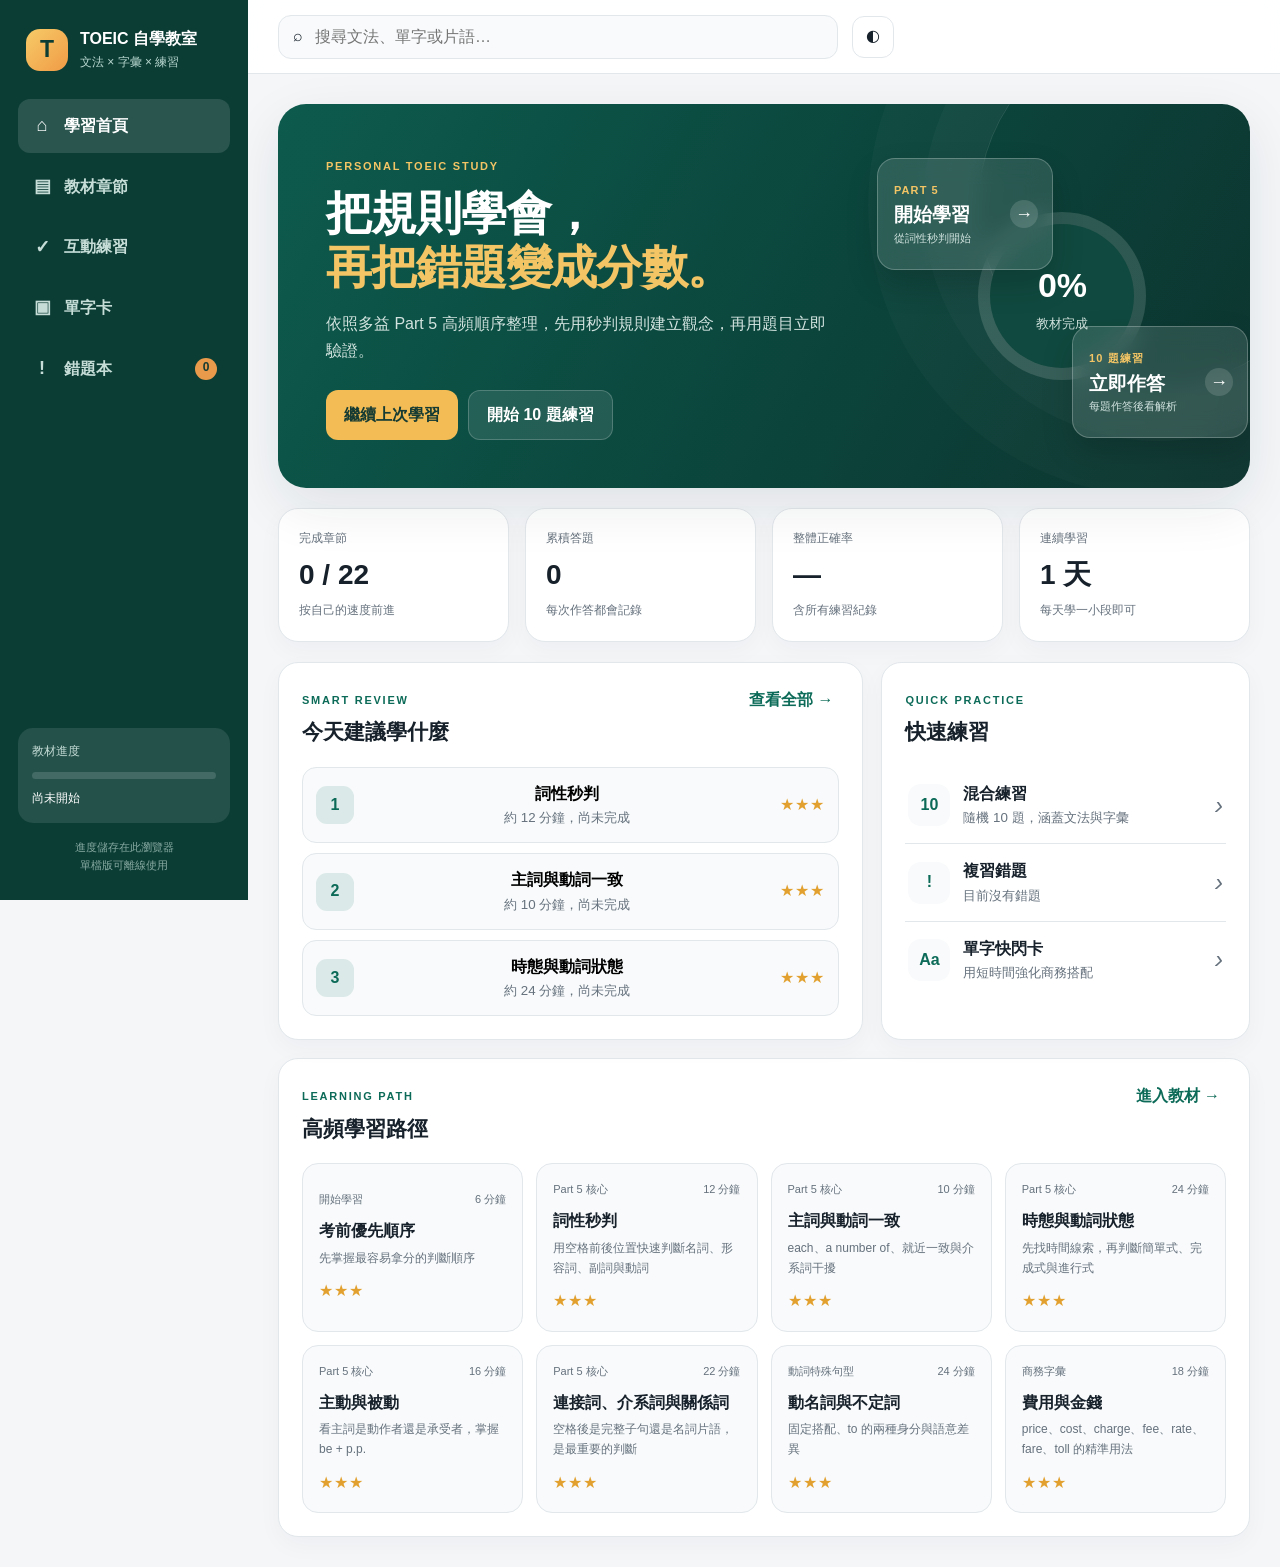
==== commit d2d71055: "Add files via upload" ====
--- a/TOEIC自學教室_單檔版.html
+++ b/TOEIC自學教室_單檔版.html
@@ -13,14 +13,14 @@
 }
 [data-theme="dark"]{--bg:#101619;--surface:#172024;--surface-2:#1c282d;--text:#edf4f2;--muted:#a6b3b3;--line:#2b393e;--primary:#42b996;--primary-2:#6bd1b2;--accent:#f3bd58;--danger:#ef7979;--success:#5bc59e;--shadow:0 18px 60px rgba(0,0,0,.3)}
 *{box-sizing:border-box}html{scroll-behavior:smooth}body{margin:0;font-family:-apple-system,BlinkMacSystemFont,"Segoe UI","Noto Sans TC",sans-serif;background:var(--bg);color:var(--text);line-height:1.65}
-button,input,select{font:inherit}.app-shell{display:flex;min-height:100vh}.sidebar{width:var(--sidebar);background:#0b3d35;color:#fff;padding:26px 18px;position:fixed;inset:0 auto 0 0;z-index:30;display:flex;flex-direction:column}.brand{display:flex;gap:12px;align-items:center;padding:0 8px 26px}.brand-mark{width:42px;height:42px;border-radius:14px;background:linear-gradient(135deg,#f7cb68,#f09b45);color:#0b3d35;font-weight:900;font-size:23px;display:grid;place-items:center}.brand strong,.brand span{display:block}.brand span{font-size:12px;color:#b8d7cf;margin-top:1px}.main-nav{display:grid;gap:7px}.nav-item{border:0;background:transparent;color:#c6ddd7;text-align:left;padding:12px 13px;border-radius:12px;cursor:pointer;display:flex;align-items:center;gap:11px;font-weight:650}.nav-item span{font-size:18px;width:22px;text-align:center}.nav-item:hover,.nav-item.active{background:rgba(255,255,255,.12);color:#fff}.nav-item b{margin-left:auto;background:#e99b4b;color:#163b33;min-width:22px;height:22px;border-radius:999px;text-align:center;font-size:12px}.sidebar-card{margin-top:auto;background:rgba(255,255,255,.1);padding:14px;border-radius:15px}.sidebar-card-label{font-size:12px;color:#c4dbd5}.mini-progress{height:7px;background:rgba(255,255,255,.14);border-radius:999px;overflow:hidden;margin:10px 0}.mini-progress span{display:block;height:100%;width:0;background:#f5bd55;border-radius:999px}.sidebar-card p{margin:0;font-size:12px}.sidebar-footer{font-size:11px;color:#88aaa2;text-align:center;margin-top:15px}.main-area{margin-left:var(--sidebar);width:calc(100% - var(--sidebar))}.topbar{height:74px;background:color-mix(in srgb,var(--surface) 92%,transparent);border-bottom:1px solid var(--line);display:flex;align-items:center;padding:0 30px;gap:14px;position:sticky;top:0;z-index:20;backdrop-filter:blur(14px)}.search-wrap{position:relative;display:flex;align-items:center;gap:10px;background:var(--surface-2);border:1px solid var(--line);border-radius:13px;padding:0 14px;max-width:560px;flex:1}.search-wrap input{border:0;outline:0;background:transparent;color:var(--text);height:42px;width:100%}.search-results{position:absolute;top:50px;left:0;right:0;background:var(--surface);border:1px solid var(--line);border-radius:14px;box-shadow:var(--shadow);max-height:360px;overflow:auto;padding:8px;z-index:50}.search-result{display:block;width:100%;border:0;background:transparent;color:var(--text);text-align:left;padding:10px 12px;border-radius:9px;cursor:pointer}.search-result:hover{background:var(--surface-2)}.search-empty{padding:12px;color:var(--muted)}.search-result b,.search-result small{display:block}.search-result small{color:var(--muted)}.icon-btn{width:42px;height:42px;border:1px solid var(--line);border-radius:12px;background:var(--surface);color:var(--text);cursor:pointer}.mobile-only{display:none}main{padding:30px;max-width:1500px;margin:auto}.view{display:none}.view.active{display:block}.eyebrow{font-size:11px;letter-spacing:.16em;font-weight:850;color:var(--primary);text-transform:uppercase}.hero-card{min-height:360px;border-radius:28px;background:linear-gradient(120deg,#0d5b4d 0%,#0b443b 58%,#0d342f 100%);color:#fff;display:flex;justify-content:space-between;overflow:hidden;box-shadow:var(--shadow);position:relative}.hero-card:after{content:"";position:absolute;width:360px;height:360px;border:1px solid rgba(255,255,255,.12);border-radius:50%;right:-90px;top:-80px;box-shadow:0 0 0 55px rgba(255,255,255,.025),0 0 0 110px rgba(255,255,255,.02)}.hero-copy{padding:48px;max-width:650px;position:relative;z-index:2}.hero-card .eyebrow{color:#f4c565}.hero-copy h1{font-family:Georgia,"Noto Serif TC",serif;font-size:46px;line-height:1.16;margin:9px 0 17px;letter-spacing:-.02em}.hero-copy h1 em{color:#f4c565;font-style:normal}.hero-copy p{color:#d2e3df;max-width:560px}.hero-actions{display:flex;gap:10px;margin-top:26px}.btn{border:0;border-radius:12px;padding:11px 18px;font-weight:750;cursor:pointer;transition:.2s}.btn:hover:not(:disabled){transform:translateY(-1px)}.btn:disabled{opacity:.55;cursor:not-allowed;transform:none}.btn.primary{background:var(--primary);color:#fff}.hero-card .btn.primary{background:#f3bc54;color:#153b33}.btn.secondary{background:var(--surface);color:var(--text);border:1px solid var(--line)}.hero-card .btn.secondary{background:rgba(255,255,255,.1);color:#fff;border-color:rgba(255,255,255,.2)}.btn.success{background:var(--success);color:#fff}.btn.wide{width:100%}.hero-visual{width:410px;position:relative;z-index:2;display:grid;place-items:center}.ring{width:168px;height:168px;border-radius:50%;background:conic-gradient(#f2bd58 var(--progress,0%),rgba(255,255,255,.14) 0);display:grid;place-content:center;text-align:center;position:relative}.ring:before{content:"";position:absolute;inset:12px;border-radius:50%;background:#10493f}.ring span{font-size:34px;font-weight:850;z-index:1}.ring small{color:#cfe1dc;z-index:1}.floating-card{position:absolute;background:rgba(255,255,255,.11);border:1px solid rgba(255,255,255,.18);backdrop-filter:blur(10px);padding:13px 16px;border-radius:14px;color:#cfe1dc;font-size:12px}.floating-card b{color:#fff}.fc1{left:12px;top:70px}.fc2{right:15px;bottom:65px}.stats-grid{display:grid;grid-template-columns:repeat(4,1fr);gap:16px;margin:20px 0}.stat-card,.panel{background:var(--surface);border:1px solid var(--line);border-radius:var(--radius);box-shadow:0 8px 25px rgba(20,35,45,.035)}.stat-card{padding:20px}.stat-card span,.stat-card small{display:block;color:var(--muted);font-size:12px}.stat-card strong{display:block;font-size:28px;margin:3px 0}.dashboard-grid{display:grid;grid-template-columns:1.35fr .85fr;gap:18px}.panel{padding:23px}.panel-head{display:flex;align-items:flex-start;justify-content:space-between;gap:15px;margin-bottom:17px}.panel-head h2{margin:3px 0 0;font-size:21px}.text-btn{border:0;background:transparent;color:var(--primary);font-weight:750;cursor:pointer}.recommendations{display:grid;gap:10px}.recommendation{display:flex;align-items:center;gap:13px;padding:13px;border:1px solid var(--line);border-radius:14px;cursor:pointer;background:var(--surface-2)}.recommendation:hover{border-color:var(--primary)}.rec-num{width:38px;height:38px;border-radius:11px;background:color-mix(in srgb,var(--primary) 12%,transparent);color:var(--primary);display:grid;place-items:center;font-weight:850}.recommendation div{flex:1}.recommendation b,.recommendation small{display:block}.recommendation small{color:var(--muted)}.quick-action{width:100%;border:0;border-top:1px solid var(--line);background:transparent;color:var(--text);display:flex;align-items:center;gap:13px;padding:14px 3px;text-align:left;cursor:pointer}.quick-action:first-of-type{border-top:0}.qa-icon{width:42px;height:42px;border-radius:13px;background:var(--surface-2);display:grid;place-items:center;font-weight:850;color:var(--primary)}.quick-action div{flex:1}.quick-action b,.quick-action small{display:block}.quick-action small{color:var(--muted)}.quick-action i{font-size:25px;color:var(--muted)}.module-preview-panel{margin-top:18px}.module-grid{display:grid;grid-template-columns:repeat(4,1fr);gap:13px}.module-card{border:1px solid var(--line);border-radius:16px;padding:16px;background:var(--surface-2);color:var(--text);cursor:pointer;position:relative;text-align:left;width:100%;font:inherit}.module-card:hover{border-color:var(--primary);transform:translateY(-2px)}.module-card .module-meta{display:flex;justify-content:space-between;color:var(--muted);font-size:11px}.module-card-title{display:block;margin:10px 0 4px;font-size:16px;font-weight:800}.module-card-copy{display:block;color:var(--muted);font-size:12px}.module-card-stars{display:block;margin-top:10px}.stars{color:#e2a12f;letter-spacing:1px}.done-check{position:absolute;right:12px;top:12px;width:23px;height:23px;border-radius:50%;background:var(--success);color:#fff;display:grid;place-items:center;font-size:12px}.page-heading{display:flex;justify-content:space-between;align-items:end;margin-bottom:22px}.page-heading h1{font-size:35px;margin:3px 0}.page-heading p{color:var(--muted);margin:0}.heading-progress{text-align:right}.heading-progress b,.heading-progress span{display:block}.heading-progress b{font-size:28px;color:var(--primary)}.heading-progress span{font-size:12px;color:var(--muted)}.course-layout{display:grid;grid-template-columns:300px minmax(0,1fr);gap:18px;align-items:start}.course-nav{background:var(--surface);border:1px solid var(--line);border-radius:18px;padding:10px;position:sticky;top:94px;max-height:calc(100vh - 120px);overflow:auto}.course-group{padding:10px 9px 5px;font-size:11px;font-weight:850;color:var(--muted);letter-spacing:.1em}.course-link{width:100%;border:0;background:transparent;color:var(--text);text-align:left;padding:10px;border-radius:11px;cursor:pointer;display:flex;gap:10px;align-items:flex-start}.course-link:hover,.course-link.active{background:color-mix(in srgb,var(--primary) 10%,var(--surface))}.course-link .course-dot{width:23px;height:23px;border:1px solid var(--line);border-radius:50%;display:grid;place-items:center;font-size:11px;flex:none;margin-top:1px}.course-link.completed .course-dot{background:var(--success);border-color:var(--success);color:#fff}.course-link b,.course-link small{display:block}.course-link small{color:var(--muted);font-size:11px}.lesson{background:var(--surface);border:1px solid var(--line);border-radius:20px;min-height:650px;padding:34px;overflow:hidden}.lesson-empty{text-align:center;padding:150px 20px;color:var(--muted)}.lesson-empty span{font-size:45px}.lesson-header{border-bottom:1px solid var(--line);padding-bottom:20px;margin-bottom:25px}.lesson-header h1{margin:5px 0 6px;font-size:34px}.lesson-header p{color:var(--muted);margin:0}.lesson-toolbar{display:flex;gap:10px;align-items:center;justify-content:space-between;margin-top:17px}.source-pill{font-size:11px;background:var(--surface-2);border:1px solid var(--line);padding:6px 10px;border-radius:999px;color:var(--muted)}.complete-btn.completed{background:var(--success);color:#fff}.lesson-content h1{display:none}.lesson-content h2{font-size:26px;margin-top:32px}.lesson-content h3{font-size:20px;margin-top:28px;color:var(--primary)}.lesson-content h4{font-size:17px}.lesson-content table{width:100%;border-collapse:collapse;margin:18px 0;display:block;overflow-x:auto}.lesson-content th,.lesson-content td{border:1px solid var(--line);padding:10px 12px;text-align:left;min-width:130px}.lesson-content th{background:var(--surface-2)}.lesson-content code{background:var(--surface-2);padding:2px 5px;border-radius:5px;color:var(--primary)}.lesson-content td code+br{display:block;content:"";margin-top:6px}.lesson-content blockquote{margin:18px 0;padding:13px 17px;border-left:4px solid var(--accent);background:var(--surface-2);border-radius:0 10px 10px 0}.lesson-content li{margin:5px 0}.advanced{margin-top:30px;border:1px solid var(--line);border-radius:14px;overflow:hidden}.advanced summary{padding:15px 18px;background:var(--surface-2);cursor:pointer;font-weight:800;color:var(--primary)}.advanced-body{padding:18px}.lesson-bottom{display:flex;justify-content:space-between;align-items:center;border-top:1px solid var(--line);margin-top:30px;padding-top:20px}.quiz-setup-grid{display:grid;grid-template-columns:1.3fr .7fr;gap:18px}.setup-panel h2{font-size:20px;margin-top:0}.mode-grid{display:grid;grid-template-columns:repeat(3,1fr);gap:12px}.mode-card{border:1px solid var(--line);border-radius:15px;padding:18px;cursor:pointer;background:var(--surface-2)}.mode-card.selected{border:2px solid var(--primary);padding:17px}.mode-card input{display:none}.mode-card span,.mode-card small{display:block}.mode-card span{font-weight:800}.mode-card small{color:var(--muted);margin-top:5px}.field{display:grid;gap:7px;margin:13px 0}.field span{font-size:12px;color:var(--muted);font-weight:750}.field select{height:43px;border:1px solid var(--line);border-radius:11px;background:var(--surface-2);color:var(--text);padding:0 11px}.setup-hint{color:var(--muted);font-size:12px;text-align:center}.quiz-shell{max-width:850px;margin:auto}.quiz-top{display:flex;align-items:center;gap:15px;margin-bottom:18px}.quiz-progress{height:9px;background:var(--line);border-radius:999px;overflow:hidden;flex:1}.quiz-progress span{display:block;height:100%;background:var(--primary);width:0}.quiz-number{font-size:13px;color:var(--muted)}.question-card{background:var(--surface);border:1px solid var(--line);border-radius:22px;padding:30px;box-shadow:var(--shadow)}.question-category{font-size:12px;color:var(--primary);font-weight:800}.question-card h2{font-family:Georgia,"Noto Serif TC",serif;font-size:26px;line-height:1.45;margin:10px 0 23px}.choices{display:grid;gap:11px}.choice{border:1px solid var(--line);background:var(--surface-2);color:var(--text);border-radius:13px;padding:13px 15px;text-align:left;cursor:pointer;display:flex;gap:12px;align-items:center}.choice:hover:not(:disabled){border-color:var(--primary)}.choice-letter{width:30px;height:30px;border-radius:9px;border:1px solid var(--line);display:grid;place-items:center;font-weight:800}.choice.correct{border-color:var(--success);background:color-mix(in srgb,var(--success) 10%,var(--surface));}.choice.wrong{border-color:var(--danger);background:color-mix(in srgb,var(--danger) 9%,var(--surface))}.choice.correct .choice-letter{background:var(--success);color:#fff}.choice.wrong .choice-letter{background:var(--danger);color:#fff}.feedback{margin-top:20px;border-radius:14px;padding:17px;display:none}.feedback.show{display:block}.feedback.correct{background:color-mix(in srgb,var(--success) 11%,var(--surface));border:1px solid color-mix(in srgb,var(--success) 35%,var(--line))}.feedback.wrong{background:color-mix(in srgb,var(--danger) 8%,var(--surface));border:1px solid color-mix(in srgb,var(--danger) 30%,var(--line))}.feedback h3{margin:0 0 6px}.feedback p{margin:5px 0}.feedback .tip{color:var(--muted);font-size:13px;border-top:1px dashed var(--line);padding-top:8px;margin-top:10px}.question-actions{display:flex;justify-content:flex-end;margin-top:20px}.result-card{text-align:center;background:var(--surface);border:1px solid var(--line);border-radius:24px;padding:40px;box-shadow:var(--shadow);max-width:760px;margin:auto}.result-score{width:150px;height:150px;border-radius:50%;margin:10px auto 20px;background:var(--surface-2);border:12px solid var(--primary);display:grid;place-content:center}.result-score strong{font-size:36px}.result-score span{font-size:12px;color:var(--muted)}.result-card h1{margin-bottom:5px}.result-actions{display:flex;justify-content:center;gap:10px;margin-top:25px}.breakdown{display:grid;grid-template-columns:repeat(3,1fr);gap:10px;margin-top:20px}.breakdown div{background:var(--surface-2);border-radius:12px;padding:12px}.breakdown b,.breakdown small{display:block}.breakdown small{color:var(--muted)}.flash-layout{display:grid;grid-template-columns:260px 1fr;gap:18px}.flash-controls{align-self:start}.flash-stats{text-align:center;background:var(--surface-2);border-radius:14px;padding:20px;margin:16px 0}.flash-stats b,.flash-stats span{display:block}.flash-stats b{font-size:30px;color:var(--primary)}.flash-stats span{font-size:12px;color:var(--muted)}.flash-stage{text-align:center}.flashcard{width:min(620px,100%);height:370px;border:0;background:transparent;perspective:1200px;cursor:pointer}.flash-inner{width:100%;height:100%;position:relative;transform-style:preserve-3d;transition:transform .55s}.flashcard.flipped .flash-inner{transform:rotateY(180deg)}.flash-front,.flash-back{position:absolute;inset:0;backface-visibility:hidden;background:var(--surface);border:1px solid var(--line);border-radius:26px;box-shadow:var(--shadow);display:grid;place-content:center;padding:45px}.flash-front span{color:var(--primary);font-weight:800}.flash-front strong{font-family:Georgia,serif;font-size:48px;margin:15px 0}.flash-front small,.flash-back small{color:var(--muted)}.flash-back{transform:rotateY(180deg)}.flash-back strong{font-size:30px;color:var(--primary)}.flash-back p{font-size:18px}.flash-actions{display:flex;justify-content:center;gap:10px;margin-top:18px}.flash-counter{color:var(--muted);margin-top:12px;font-size:13px}.mistake-list{display:grid;gap:13px}.mistake-card{background:var(--surface);border:1px solid var(--line);border-left:5px solid var(--danger);border-radius:16px;padding:20px}.mistake-card .meta{display:flex;justify-content:space-between;color:var(--muted);font-size:12px}.mistake-card h3{font-family:Georgia,serif;margin:10px 0}.mistake-card .answer{color:var(--success);font-weight:750}.mistake-card .explanation{background:var(--surface-2);padding:12px;border-radius:10px;margin-top:10px}.empty-state{text-align:center;background:var(--surface);border:1px dashed var(--line);border-radius:20px;padding:75px 20px;color:var(--muted)}.empty-state span{font-size:45px}.toast{position:fixed;right:24px;bottom:24px;background:#132e28;color:#fff;padding:12px 16px;border-radius:12px;box-shadow:var(--shadow);opacity:0;transform:translateY(15px);pointer-events:none;transition:.25s;z-index:100}.toast.show{opacity:1;transform:none}
-@media(max-width:1100px){.stats-grid{grid-template-columns:repeat(2,1fr)}.module-grid{grid-template-columns:repeat(2,1fr)}.dashboard-grid,.quiz-setup-grid{grid-template-columns:1fr}.hero-visual{width:330px}.course-layout{grid-template-columns:260px minmax(0,1fr)}}
+button,input,select{font:inherit}.app-shell{display:flex;min-height:100vh}.sidebar{width:var(--sidebar);background:#0b3d35;color:#fff;padding:26px 18px;position:fixed;inset:0 auto 0 0;z-index:30;display:flex;flex-direction:column}.brand{display:flex;gap:12px;align-items:center;padding:0 8px 26px}.brand-mark{width:42px;height:42px;border-radius:14px;background:linear-gradient(135deg,#f7cb68,#f09b45);color:#0b3d35;font-weight:900;font-size:23px;display:grid;place-items:center}.brand strong,.brand span{display:block}.brand span{font-size:12px;color:#b8d7cf;margin-top:1px}.main-nav{display:grid;gap:7px}.nav-item{border:0;background:transparent;color:#c6ddd7;text-align:left;padding:12px 13px;border-radius:12px;cursor:pointer;display:flex;align-items:center;gap:11px;font-weight:650}.nav-item span{font-size:18px;width:22px;text-align:center}.nav-item:hover,.nav-item.active{background:rgba(255,255,255,.12);color:#fff}.nav-item b{margin-left:auto;background:#e99b4b;color:#163b33;min-width:22px;height:22px;border-radius:999px;text-align:center;font-size:12px}.sidebar-card{margin-top:auto;background:rgba(255,255,255,.1);padding:14px;border-radius:15px}.sidebar-card-label{font-size:12px;color:#c4dbd5}.mini-progress{height:7px;background:rgba(255,255,255,.14);border-radius:999px;overflow:hidden;margin:10px 0}.mini-progress span{display:block;height:100%;width:0;background:#f5bd55;border-radius:999px}.sidebar-card p{margin:0;font-size:12px}.sidebar-footer{font-size:11px;color:#88aaa2;text-align:center;margin-top:15px}.main-area{margin-left:var(--sidebar);width:calc(100% - var(--sidebar))}.topbar{height:74px;background:color-mix(in srgb,var(--surface) 92%,transparent);border-bottom:1px solid var(--line);display:flex;align-items:center;padding:0 30px;gap:14px;position:sticky;top:0;z-index:20;backdrop-filter:blur(14px)}.search-wrap{position:relative;display:flex;align-items:center;gap:10px;background:var(--surface-2);border:1px solid var(--line);border-radius:13px;padding:0 14px;max-width:560px;flex:1}.search-wrap input{border:0;outline:0;background:transparent;color:var(--text);height:42px;width:100%}.search-results{position:absolute;top:50px;left:0;right:0;background:var(--surface);border:1px solid var(--line);border-radius:14px;box-shadow:var(--shadow);max-height:360px;overflow:auto;padding:8px;z-index:50}.search-result{display:block;width:100%;border:0;background:transparent;color:var(--text);text-align:left;padding:10px 12px;border-radius:9px;cursor:pointer}.search-result:hover{background:var(--surface-2)}.search-empty{padding:12px;color:var(--muted)}.search-result b,.search-result small{display:block}.search-result small{color:var(--muted)}.icon-btn{width:42px;height:42px;border:1px solid var(--line);border-radius:12px;background:var(--surface);color:var(--text);cursor:pointer}.mobile-only{display:none}main{padding:30px;max-width:1500px;margin:auto}.view{display:none}.view.active{display:block}.eyebrow{font-size:11px;letter-spacing:.16em;font-weight:850;color:var(--primary);text-transform:uppercase}.hero-card{min-height:360px;border-radius:28px;background:linear-gradient(120deg,#0d5b4d 0%,#0b443b 58%,#0d342f 100%);color:#fff;display:flex;justify-content:space-between;overflow:hidden;box-shadow:var(--shadow);position:relative}.hero-card:after{content:"";position:absolute;width:360px;height:360px;border:1px solid rgba(255,255,255,.12);border-radius:50%;right:-90px;top:-80px;box-shadow:0 0 0 55px rgba(255,255,255,.025),0 0 0 110px rgba(255,255,255,.02)}.hero-copy{padding:48px;max-width:650px;position:relative;z-index:2}.hero-card .eyebrow{color:#f4c565}.hero-copy h1{font-family:Georgia,"Noto Serif TC",serif;font-size:46px;line-height:1.16;margin:9px 0 17px;letter-spacing:-.02em}.hero-copy h1 em{color:#f4c565;font-style:normal}.hero-copy p{color:#d2e3df;max-width:560px}.hero-actions{display:flex;gap:10px;margin-top:26px}.btn{border:0;border-radius:12px;padding:11px 18px;font-weight:750;cursor:pointer;transition:.2s}.btn:hover:not(:disabled){transform:translateY(-1px)}.btn:disabled{opacity:.55;cursor:not-allowed;transform:none}.btn.primary{background:var(--primary);color:#fff}.hero-card .btn.primary{background:#f3bc54;color:#153b33}.btn.secondary{background:var(--surface);color:var(--text);border:1px solid var(--line)}.hero-card .btn.secondary{background:rgba(255,255,255,.1);color:#fff;border-color:rgba(255,255,255,.2)}.btn.success{background:var(--success);color:#fff}.btn.wide{width:100%}.hero-visual{width:410px;position:relative;z-index:2;display:grid;place-items:center}.ring{width:168px;height:168px;border-radius:50%;background:conic-gradient(#f2bd58 var(--progress,0%),rgba(255,255,255,.14) 0);display:grid;place-content:center;text-align:center;position:relative}.ring:before{content:"";position:absolute;inset:12px;border-radius:50%;background:#10493f}.ring span{font-size:34px;font-weight:850;z-index:1}.ring small{color:#cfe1dc;z-index:1}.hero-shortcut{position:absolute;width:176px;min-height:112px;border:1px solid rgba(255,255,255,.24);border-radius:18px;background:rgba(255,255,255,.12);color:#fff;padding:15px 44px 15px 16px;text-align:left;cursor:pointer;backdrop-filter:blur(12px);box-shadow:0 14px 32px rgba(0,0,0,.16);transition:transform .2s ease,border-color .2s ease,background .2s ease,box-shadow .2s ease}.hero-shortcut:hover{transform:translateY(-4px);border-color:rgba(244,197,101,.72);background:rgba(255,255,255,.18);box-shadow:0 18px 38px rgba(0,0,0,.23)}.hero-shortcut:active{transform:translateY(-1px)}.hero-shortcut:focus-visible{outline:3px solid #f4c565;outline-offset:4px}.hero-shortcut-kicker,.hero-shortcut-title,.hero-shortcut-detail{display:block}.hero-shortcut-kicker{font-size:11px;letter-spacing:.1em;font-weight:800;color:#f4c565}.hero-shortcut-title{font-size:19px;line-height:1.25;font-weight:850;margin:4px 0}.hero-shortcut-detail{font-size:11px;line-height:1.45;color:#d2e3df}.hero-shortcut-arrow{position:absolute;right:14px;top:50%;transform:translateY(-50%);width:28px;height:28px;border-radius:50%;display:grid;place-items:center;background:rgba(255,255,255,.14);font-size:18px;transition:transform .2s ease,background .2s ease}.hero-shortcut:hover .hero-shortcut-arrow{transform:translate(3px,-50%);background:rgba(244,197,101,.24)}.hs-learn{left:2px;top:54px}.hs-practice{right:2px;bottom:50px}.stats-grid{display:grid;grid-template-columns:repeat(4,1fr);gap:16px;margin:20px 0}.stat-card,.panel{background:var(--surface);border:1px solid var(--line);border-radius:var(--radius);box-shadow:0 8px 25px rgba(20,35,45,.035)}.stat-card{padding:20px}.stat-card span,.stat-card small{display:block;color:var(--muted);font-size:12px}.stat-card strong{display:block;font-size:28px;margin:3px 0}.dashboard-grid{display:grid;grid-template-columns:1.35fr .85fr;gap:18px}.panel{padding:23px}.panel-head{display:flex;align-items:flex-start;justify-content:space-between;gap:15px;margin-bottom:17px}.panel-head h2{margin:3px 0 0;font-size:21px}.text-btn{border:0;background:transparent;color:var(--primary);font-weight:750;cursor:pointer}.recommendations{display:grid;gap:10px}.recommendation{display:flex;align-items:center;gap:13px;padding:13px;border:1px solid var(--line);border-radius:14px;cursor:pointer;background:var(--surface-2)}.recommendation:hover{border-color:var(--primary)}.rec-num{width:38px;height:38px;border-radius:11px;background:color-mix(in srgb,var(--primary) 12%,transparent);color:var(--primary);display:grid;place-items:center;font-weight:850}.recommendation div{flex:1}.recommendation b,.recommendation small{display:block}.recommendation small{color:var(--muted)}.quick-action{width:100%;border:0;border-top:1px solid var(--line);background:transparent;color:var(--text);display:flex;align-items:center;gap:13px;padding:14px 3px;text-align:left;cursor:pointer}.quick-action:first-of-type{border-top:0}.qa-icon{width:42px;height:42px;border-radius:13px;background:var(--surface-2);display:grid;place-items:center;font-weight:850;color:var(--primary)}.quick-action div{flex:1}.quick-action b,.quick-action small{display:block}.quick-action small{color:var(--muted)}.quick-action i{font-size:25px;color:var(--muted)}.module-preview-panel{margin-top:18px}.module-grid{display:grid;grid-template-columns:repeat(4,1fr);gap:13px}.module-card{border:1px solid var(--line);border-radius:16px;padding:16px;background:var(--surface-2);color:var(--text);cursor:pointer;position:relative;text-align:left;width:100%;font:inherit}.module-card:hover{border-color:var(--primary);transform:translateY(-2px)}.module-card .module-meta{display:flex;justify-content:space-between;color:var(--muted);font-size:11px}.module-card-title{display:block;margin:10px 0 4px;font-size:16px;font-weight:800}.module-card-copy{display:block;color:var(--muted);font-size:12px}.module-card-stars{display:block;margin-top:10px}.stars{color:#e2a12f;letter-spacing:1px}.done-check{position:absolute;right:12px;top:12px;width:23px;height:23px;border-radius:50%;background:var(--success);color:#fff;display:grid;place-items:center;font-size:12px}.page-heading{display:flex;justify-content:space-between;align-items:end;margin-bottom:22px}.page-heading h1{font-size:35px;margin:3px 0}.page-heading p{color:var(--muted);margin:0}.heading-progress{text-align:right}.heading-progress b,.heading-progress span{display:block}.heading-progress b{font-size:28px;color:var(--primary)}.heading-progress span{font-size:12px;color:var(--muted)}.course-layout{display:grid;grid-template-columns:300px minmax(0,1fr);gap:18px;align-items:start}.course-nav{background:var(--surface);border:1px solid var(--line);border-radius:18px;padding:10px;position:sticky;top:94px;max-height:calc(100vh - 120px);overflow:auto}.course-group{padding:10px 9px 5px;font-size:11px;font-weight:850;color:var(--muted);letter-spacing:.1em}.course-link{width:100%;border:0;background:transparent;color:var(--text);text-align:left;padding:10px;border-radius:11px;cursor:pointer;display:flex;gap:10px;align-items:flex-start}.course-link:hover,.course-link.active{background:color-mix(in srgb,var(--primary) 10%,var(--surface))}.course-link .course-dot{width:23px;height:23px;border:1px solid var(--line);border-radius:50%;display:grid;place-items:center;font-size:11px;flex:none;margin-top:1px}.course-link.completed .course-dot{background:var(--success);border-color:var(--success);color:#fff}.course-link b,.course-link small{display:block}.course-link small{color:var(--muted);font-size:11px}.lesson{background:var(--surface);border:1px solid var(--line);border-radius:20px;min-height:650px;padding:34px;overflow:hidden}.lesson-empty{text-align:center;padding:150px 20px;color:var(--muted)}.lesson-empty span{font-size:45px}.lesson-header{border-bottom:1px solid var(--line);padding-bottom:20px;margin-bottom:25px}.lesson-header h1{margin:5px 0 6px;font-size:34px}.lesson-header p{color:var(--muted);margin:0}.lesson-toolbar{display:flex;gap:10px;align-items:center;justify-content:space-between;margin-top:17px}.source-pill{font-size:11px;background:var(--surface-2);border:1px solid var(--line);padding:6px 10px;border-radius:999px;color:var(--muted)}.complete-btn.completed{background:var(--success);color:#fff}.lesson-content h1{display:none}.lesson-content h2{font-size:26px;margin-top:32px}.lesson-content h3{font-size:20px;margin-top:28px;color:var(--primary)}.lesson-content h4{font-size:17px}.lesson-content table{width:100%;border-collapse:collapse;margin:18px 0;display:block;overflow-x:auto}.lesson-content th,.lesson-content td{border:1px solid var(--line);padding:10px 12px;text-align:left;min-width:130px}.lesson-content th{background:var(--surface-2)}.lesson-content code{background:var(--surface-2);padding:2px 5px;border-radius:5px;color:var(--primary)}.lesson-content td code+br{display:block;content:"";margin-top:6px}.lesson-content blockquote{margin:18px 0;padding:13px 17px;border-left:4px solid var(--accent);background:var(--surface-2);border-radius:0 10px 10px 0}.lesson-content li{margin:5px 0}.advanced{margin-top:30px;border:1px solid var(--line);border-radius:14px;overflow:hidden}.advanced summary{padding:15px 18px;background:var(--surface-2);cursor:pointer;font-weight:800;color:var(--primary)}.advanced-body{padding:18px}.lesson-bottom{display:flex;justify-content:space-between;align-items:center;border-top:1px solid var(--line);margin-top:30px;padding-top:20px}.quiz-setup-grid{display:grid;grid-template-columns:1.3fr .7fr;gap:18px}.setup-panel h2{font-size:20px;margin-top:0}.mode-grid{display:grid;grid-template-columns:repeat(3,1fr);gap:12px}.mode-card{border:1px solid var(--line);border-radius:15px;padding:18px;cursor:pointer;background:var(--surface-2)}.mode-card.selected{border:2px solid var(--primary);padding:17px}.mode-card input{display:none}.mode-card span,.mode-card small{display:block}.mode-card span{font-weight:800}.mode-card small{color:var(--muted);margin-top:5px}.field{display:grid;gap:7px;margin:13px 0}.field span{font-size:12px;color:var(--muted);font-weight:750}.field select{height:43px;border:1px solid var(--line);border-radius:11px;background:var(--surface-2);color:var(--text);padding:0 11px}.setup-hint{color:var(--muted);font-size:12px;text-align:center}.quiz-shell{max-width:850px;margin:auto}.quiz-top{display:flex;align-items:center;gap:15px;margin-bottom:18px}.quiz-progress{height:9px;background:var(--line);border-radius:999px;overflow:hidden;flex:1}.quiz-progress span{display:block;height:100%;background:var(--primary);width:0}.quiz-number{font-size:13px;color:var(--muted)}.question-card{background:var(--surface);border:1px solid var(--line);border-radius:22px;padding:30px;box-shadow:var(--shadow)}.question-category{font-size:12px;color:var(--primary);font-weight:800}.question-card h2{font-family:Georgia,"Noto Serif TC",serif;font-size:26px;line-height:1.45;margin:10px 0 23px}.choices{display:grid;gap:11px}.choice{border:1px solid var(--line);background:var(--surface-2);color:var(--text);border-radius:13px;padding:13px 15px;text-align:left;cursor:pointer;display:flex;gap:12px;align-items:center}.choice:hover:not(:disabled){border-color:var(--primary)}.choice-letter{width:30px;height:30px;border-radius:9px;border:1px solid var(--line);display:grid;place-items:center;font-weight:800}.choice.correct{border-color:var(--success);background:color-mix(in srgb,var(--success) 10%,var(--surface));}.choice.wrong{border-color:var(--danger);background:color-mix(in srgb,var(--danger) 9%,var(--surface))}.choice.correct .choice-letter{background:var(--success);color:#fff}.choice.wrong .choice-letter{background:var(--danger);color:#fff}.feedback{margin-top:20px;border-radius:14px;padding:17px;display:none}.feedback.show{display:block}.feedback.correct{background:color-mix(in srgb,var(--success) 11%,var(--surface));border:1px solid color-mix(in srgb,var(--success) 35%,var(--line))}.feedback.wrong{background:color-mix(in srgb,var(--danger) 8%,var(--surface));border:1px solid color-mix(in srgb,var(--danger) 30%,var(--line))}.feedback h3{margin:0 0 6px}.feedback p{margin:5px 0}.feedback .tip{color:var(--muted);font-size:13px;border-top:1px dashed var(--line);padding-top:8px;margin-top:10px}.question-actions{display:flex;justify-content:flex-end;margin-top:20px}.result-card{text-align:center;background:var(--surface);border:1px solid var(--line);border-radius:24px;padding:40px;box-shadow:var(--shadow);max-width:760px;margin:auto}.result-score{width:150px;height:150px;border-radius:50%;margin:10px auto 20px;background:var(--surface-2);border:12px solid var(--primary);display:grid;place-content:center}.result-score strong{font-size:36px}.result-score span{font-size:12px;color:var(--muted)}.result-card h1{margin-bottom:5px}.result-actions{display:flex;justify-content:center;gap:10px;margin-top:25px}.breakdown{display:grid;grid-template-columns:repeat(3,1fr);gap:10px;margin-top:20px}.breakdown div{background:var(--surface-2);border-radius:12px;padding:12px}.breakdown b,.breakdown small{display:block}.breakdown small{color:var(--muted)}.flash-layout{display:grid;grid-template-columns:260px 1fr;gap:18px}.flash-controls{align-self:start}.flash-stats{text-align:center;background:var(--surface-2);border-radius:14px;padding:20px;margin:16px 0}.flash-stats b,.flash-stats span{display:block}.flash-stats b{font-size:30px;color:var(--primary)}.flash-stats span{font-size:12px;color:var(--muted)}.flash-stage{text-align:center}.flashcard{width:min(620px,100%);height:370px;border:0;background:transparent;perspective:1200px;cursor:pointer}.flash-inner{width:100%;height:100%;position:relative;transform-style:preserve-3d;transition:transform .55s}.flashcard.flipped .flash-inner{transform:rotateY(180deg)}.flash-front,.flash-back{position:absolute;inset:0;backface-visibility:hidden;background:var(--surface);border:1px solid var(--line);border-radius:26px;box-shadow:var(--shadow);display:grid;place-content:center;padding:45px}.flash-front span{color:var(--primary);font-weight:800}.flash-front strong{font-family:Georgia,serif;font-size:48px;margin:15px 0}.flash-front small,.flash-back small{color:var(--muted)}.flash-back{transform:rotateY(180deg)}.flash-back strong{font-size:30px;color:var(--primary)}.flash-back p{font-size:18px}.flash-actions{display:flex;justify-content:center;gap:10px;margin-top:18px}.flash-counter{color:var(--muted);margin-top:12px;font-size:13px}.mistake-list{display:grid;gap:13px}.mistake-card{background:var(--surface);border:1px solid var(--line);border-left:5px solid var(--danger);border-radius:16px;padding:20px}.mistake-card .meta{display:flex;justify-content:space-between;color:var(--muted);font-size:12px}.mistake-card h3{font-family:Georgia,serif;margin:10px 0}.mistake-card .answer{color:var(--success);font-weight:750}.mistake-card .explanation{background:var(--surface-2);padding:12px;border-radius:10px;margin-top:10px}.empty-state{text-align:center;background:var(--surface);border:1px dashed var(--line);border-radius:20px;padding:75px 20px;color:var(--muted)}.empty-state span{font-size:45px}.toast{position:fixed;right:24px;bottom:24px;background:#132e28;color:#fff;padding:12px 16px;border-radius:12px;box-shadow:var(--shadow);opacity:0;transform:translateY(15px);pointer-events:none;transition:.25s;z-index:100}.toast.show{opacity:1;transform:none}
+@media(max-width:1100px){.hero-shortcut{width:158px;padding-left:14px;padding-right:38px}.hero-shortcut-title{font-size:17px}.hero-shortcut-detail{font-size:10px}.hs-learn{left:0}.hs-practice{right:0}.stats-grid{grid-template-columns:repeat(2,1fr)}.module-grid{grid-template-columns:repeat(2,1fr)}.dashboard-grid,.quiz-setup-grid{grid-template-columns:1fr}.hero-visual{width:330px}.course-layout{grid-template-columns:260px minmax(0,1fr)}}
 @media(max-width:820px){:root{--sidebar:260px}.sidebar{transform:translateX(-100%);transition:.25s}.sidebar.open{transform:none}.main-area{margin-left:0;width:100%}.mobile-only{display:block}.topbar{padding:0 14px}main{padding:18px}.hero-card{min-height:auto}.hero-copy{padding:32px}.hero-copy h1{font-size:35px}.hero-visual{display:none}.course-layout{grid-template-columns:1fr}.course-nav{position:static;max-height:390px}.mode-grid{grid-template-columns:1fr}.flash-layout{grid-template-columns:1fr}.flash-controls{order:2}.page-heading{align-items:flex-start}.lesson{padding:22px}.flash-front strong{font-size:38px}}
 @media(max-width:540px){.stats-grid,.module-grid{grid-template-columns:1fr}.hero-actions,.flash-actions,.result-actions{flex-direction:column}.hero-copy{padding:25px}.hero-copy h1{font-size:31px}.panel{padding:18px}.page-heading h1{font-size:30px}.heading-progress{display:none}.lesson-header h1{font-size:28px}.question-card{padding:21px}.question-card h2{font-size:22px}.flashcard{height:330px}.flash-front,.flash-back{padding:25px}.breakdown{grid-template-columns:1fr}}
 
 button:focus-visible,input:focus-visible,select:focus-visible,summary:focus-visible{outline:3px solid color-mix(in srgb,var(--accent) 75%,transparent);outline-offset:2px}
 
-</style>
+  </style>
 </head>
 <body>
   <div class="app-shell">
@@ -67,10 +67,20 @@
                 <button class="btn secondary" data-go="quiz">開始 10 題練習</button>
               </div>
             </div>
-            <div class="hero-visual" aria-hidden="true">
-              <div class="ring"><span id="heroPercent">0%</span><small>教材完成</small></div>
-              <div class="floating-card fc1">Part 5<br><b>秒判規則</b></div>
-              <div class="floating-card fc2">答錯<br><b>立即解析</b></div>
+            <div class="hero-visual" aria-label="快速開始">
+              <div class="ring" aria-label="教材完成度"><span id="heroPercent">0%</span><small>教材完成</small></div>
+              <button type="button" class="hero-shortcut hs-learn" id="heroPart5Btn" aria-label="開始學習 Part 5 詞性秒判">
+                <span class="hero-shortcut-kicker">PART 5</span>
+                <span class="hero-shortcut-title">開始學習</span>
+                <span class="hero-shortcut-detail">從詞性秒判開始</span>
+                <span class="hero-shortcut-arrow" aria-hidden="true">→</span>
+              </button>
+              <button type="button" class="hero-shortcut hs-practice" id="heroPracticeBtn" aria-label="開始十題混合練習，作答後立即解析">
+                <span class="hero-shortcut-kicker">10 題練習</span>
+                <span class="hero-shortcut-title">立即作答</span>
+                <span class="hero-shortcut-detail">每題作答後看解析</span>
+                <span class="hero-shortcut-arrow" aria-hidden="true">→</span>
+              </button>
             </div>
           </div>
 
@@ -2799,6 +2809,8 @@
     $('#quizModule').onchange = updateQuizAvailability;
     $('#quizCount').onchange = updateQuizAvailability;
     $('#continueBtn').onclick = () => openModule(state.lastModule || modules[0]?.id);
+    $('#heroPart5Btn').onclick = () => openModule('pos');
+    $('#heroPracticeBtn').onclick = () => startQuiz('mixed', 10);
     $('#clearWrongBtn').onclick = () => {
       if (state.wrongIds.length && confirm('確定要清空所有錯題嗎？')) {
         state.wrongIds = [];
